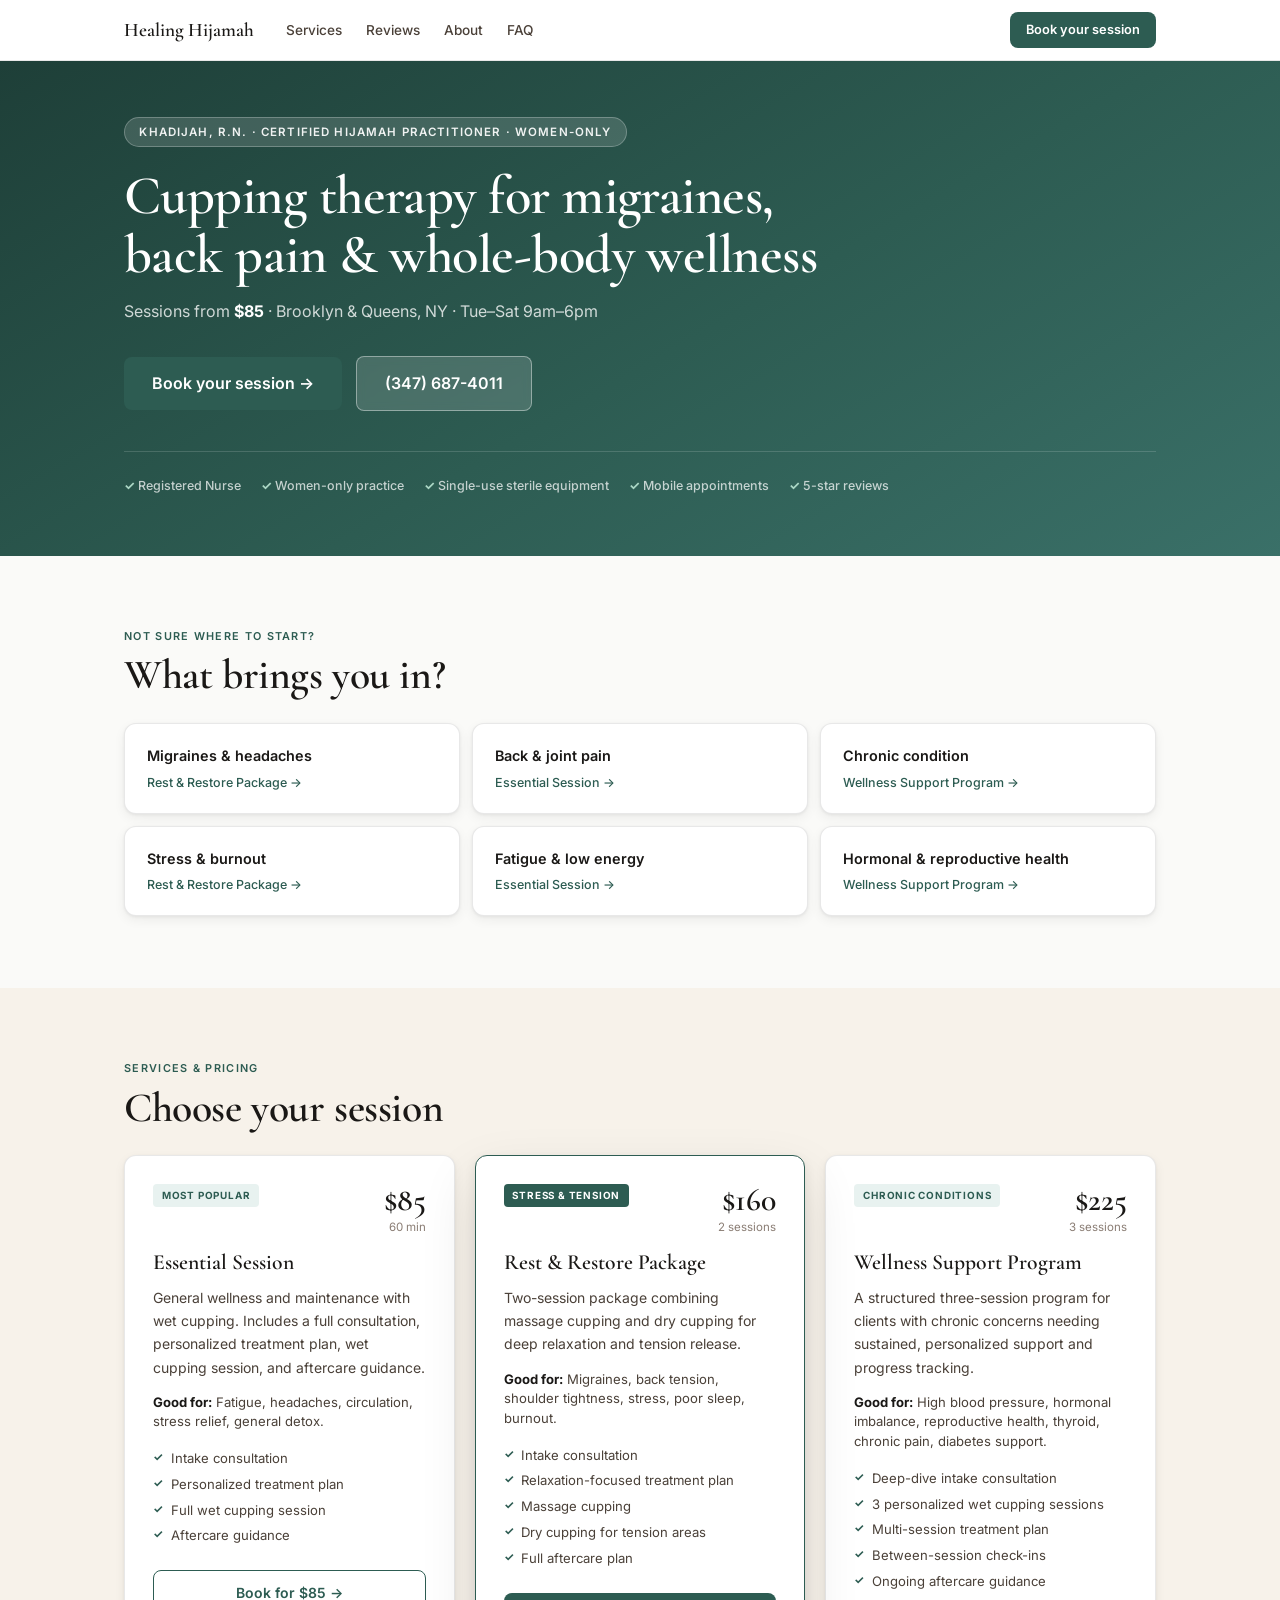
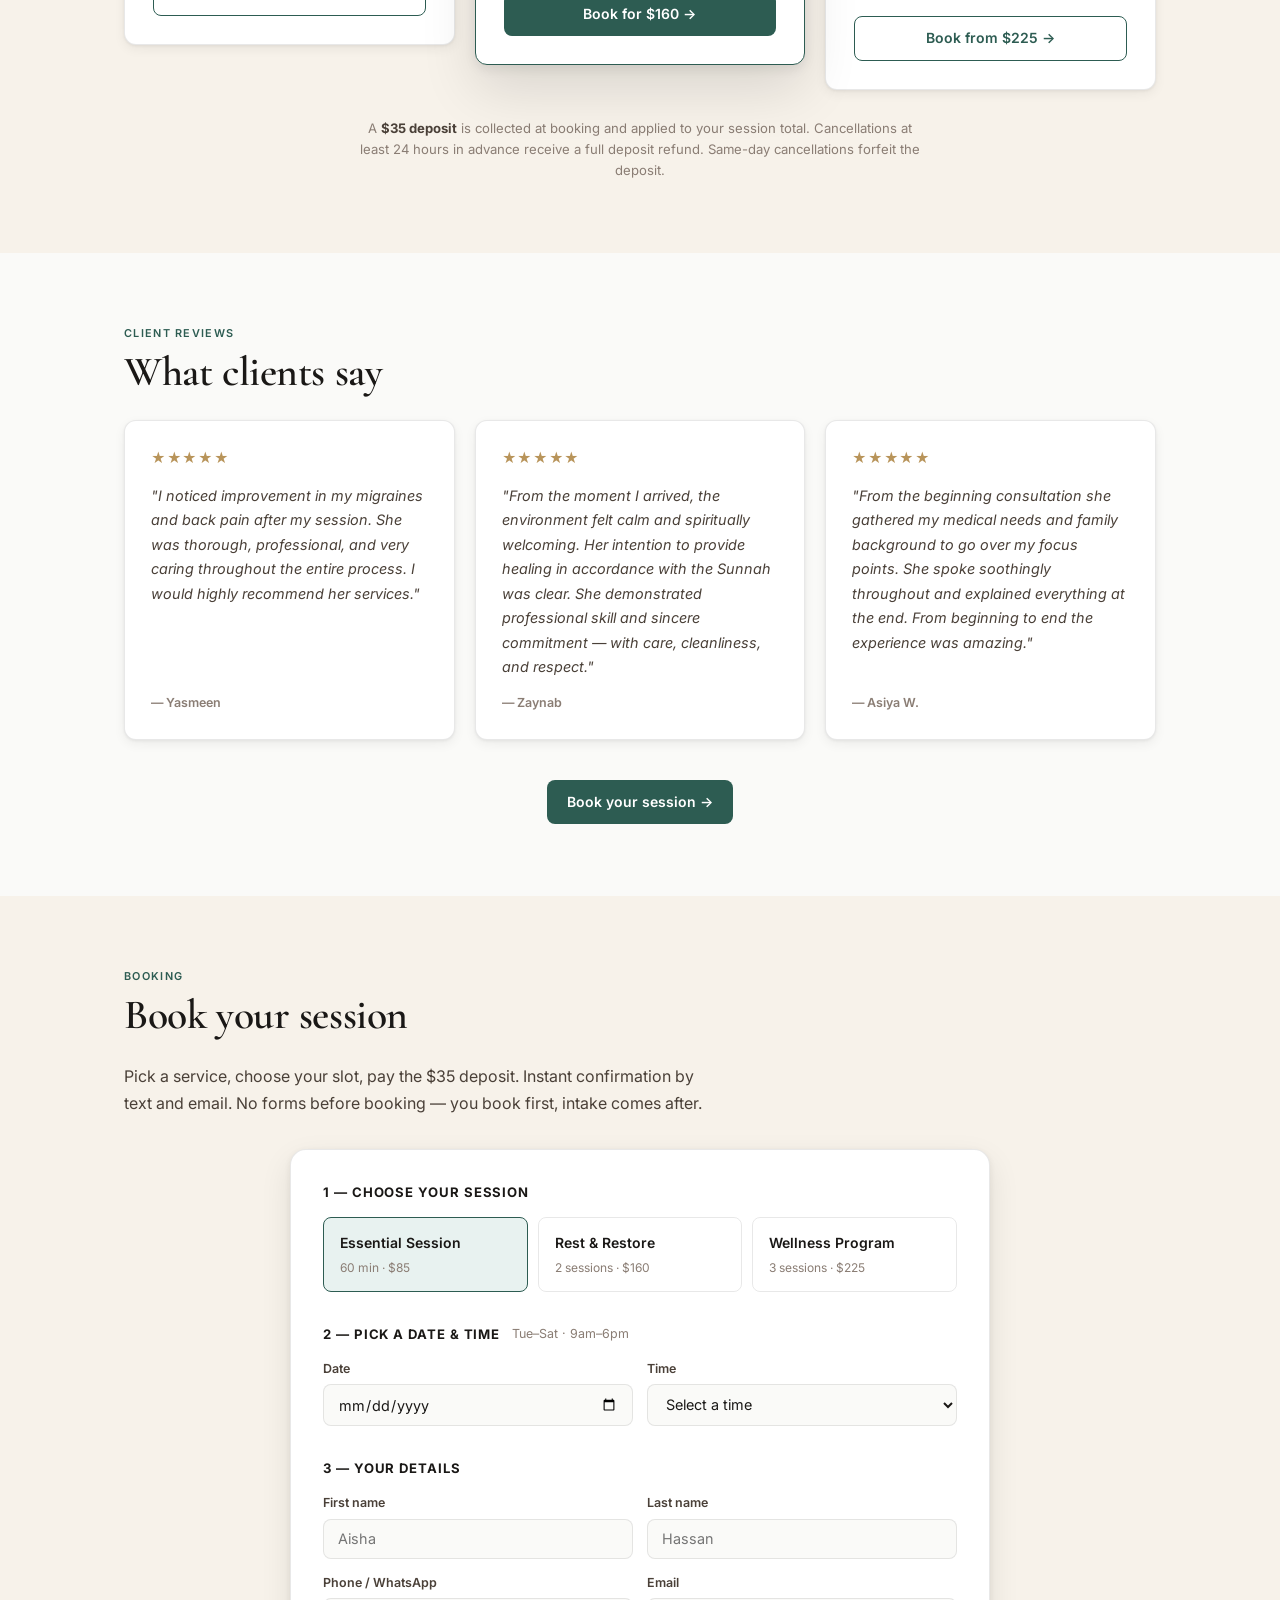
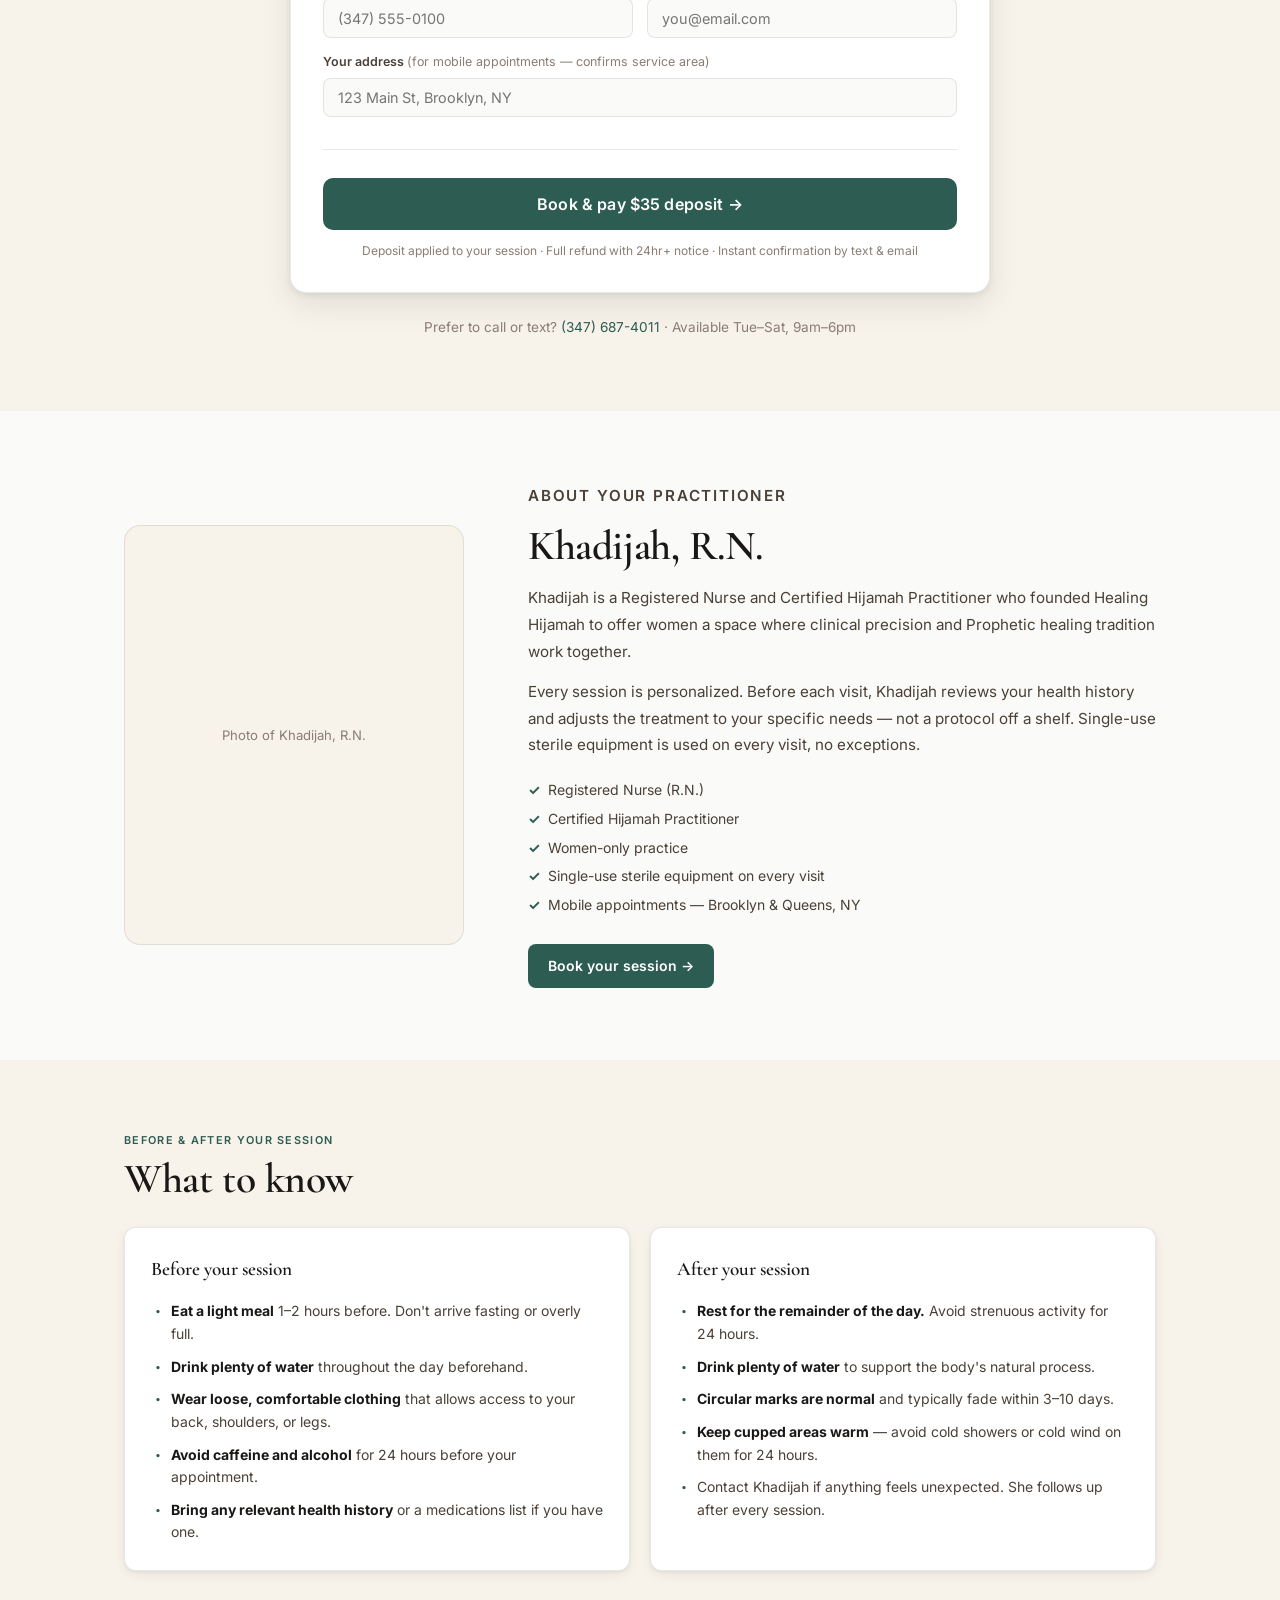
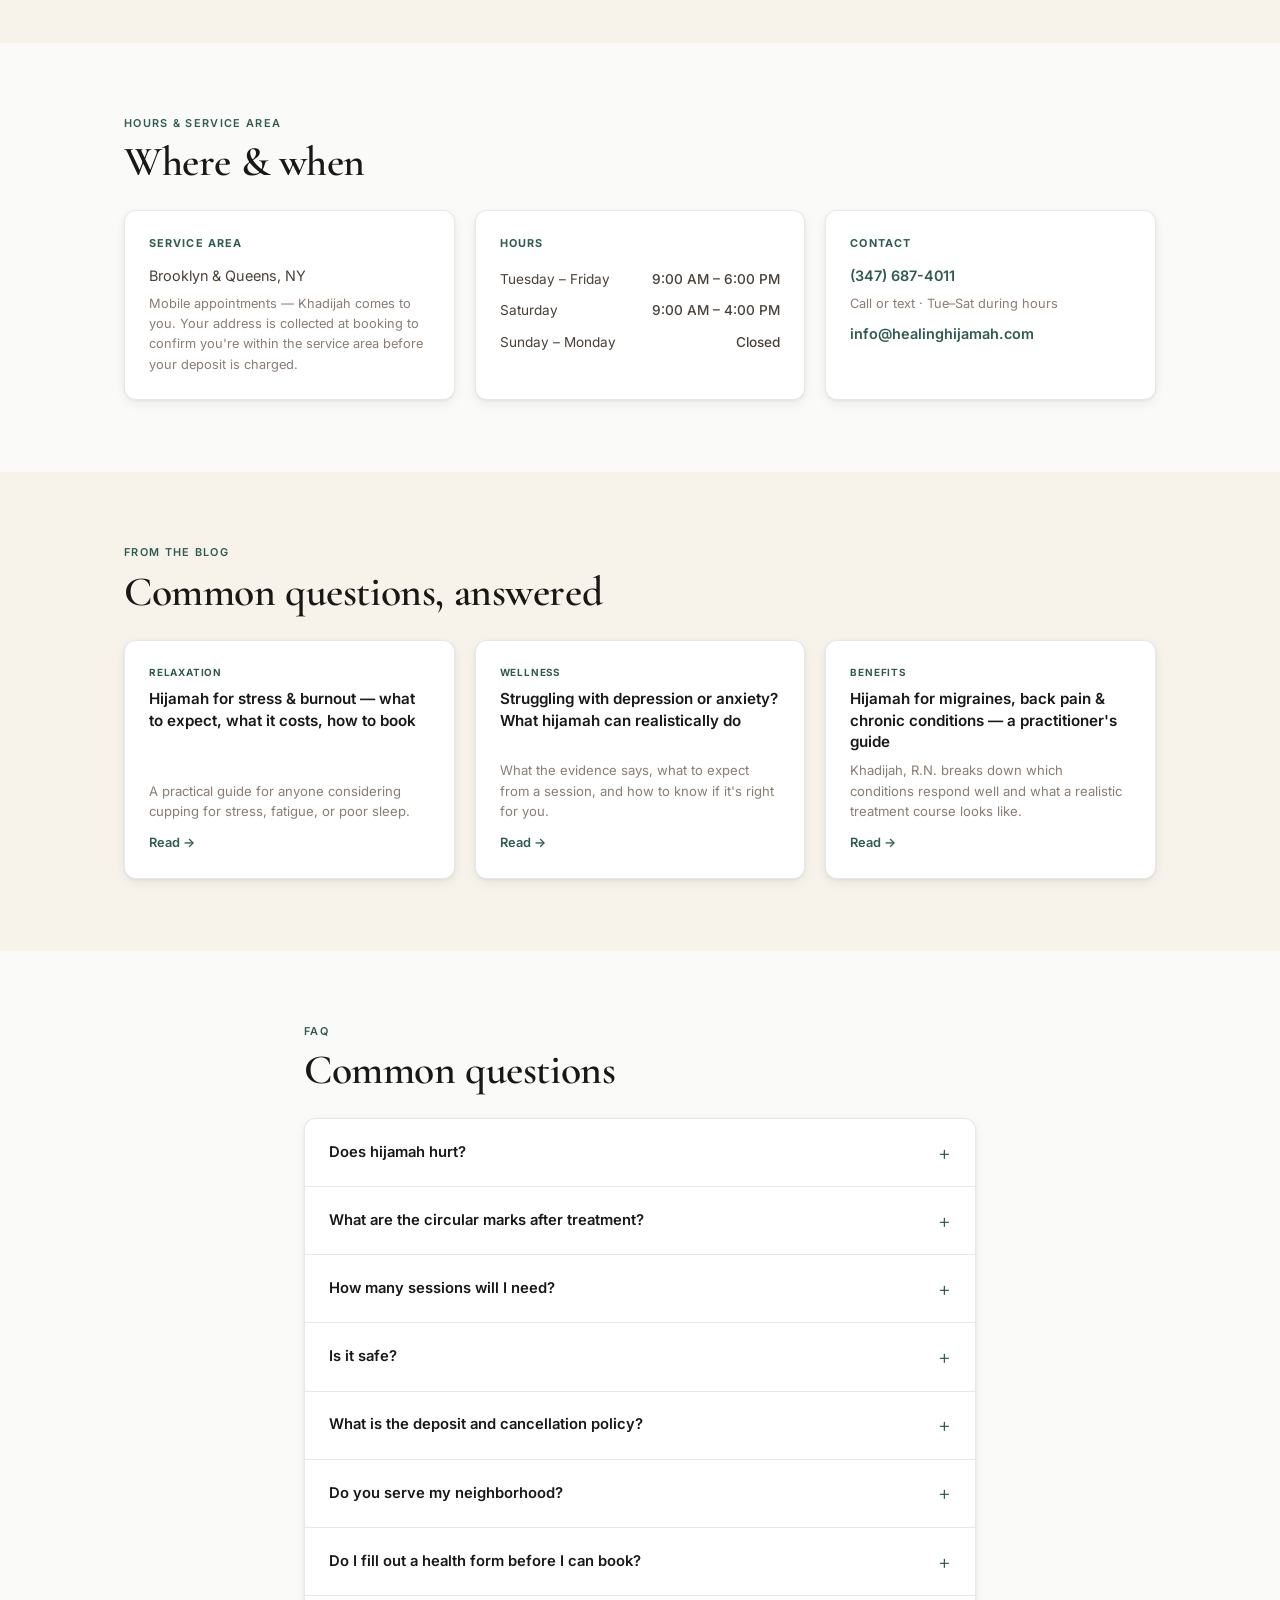
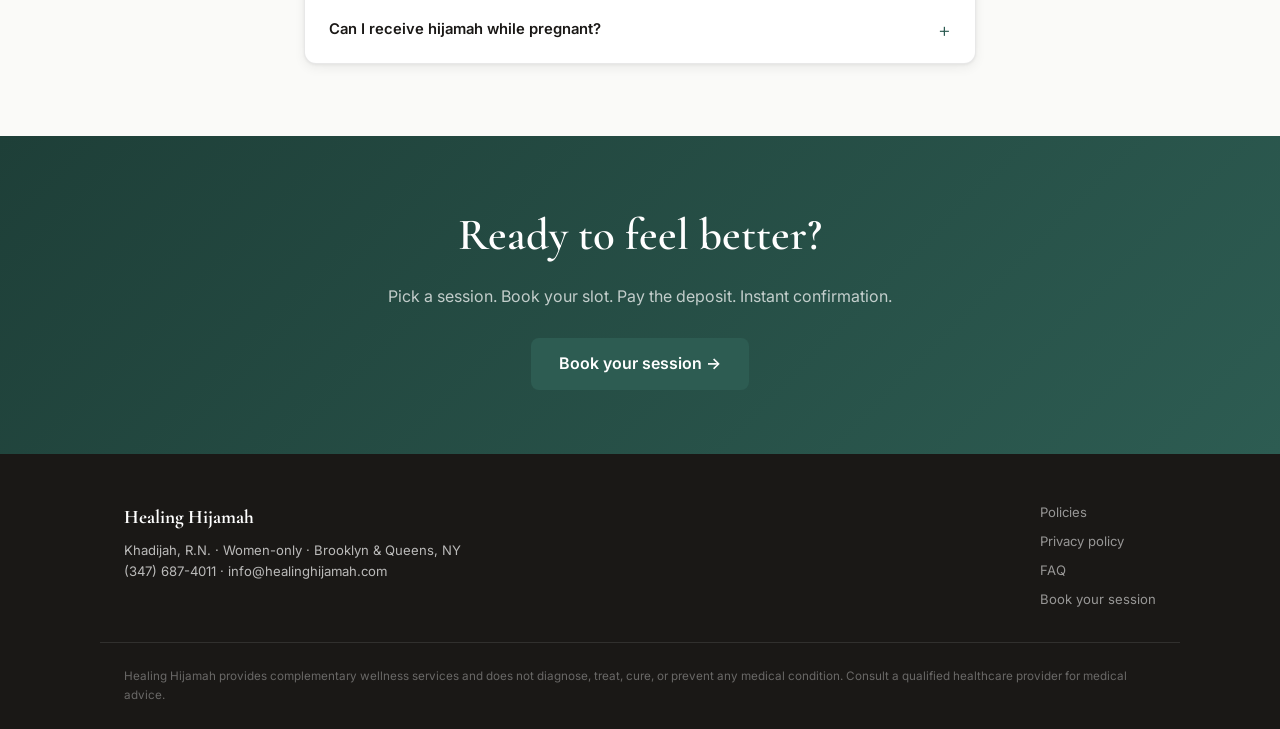
==== revision/index.html @ feb5038e "Auto-save: revision/" ====
<!DOCTYPE html>
<html lang="en">
<head>
  <meta charset="UTF-8" />
  <meta name="viewport" content="width=device-width, initial-scale=1.0" />
  <title>Healing Hijamah — Khadijah, R.N. · Women-only cupping therapy · Brooklyn &amp; Queens, NY</title>
  <meta name="description" content="Khadijah, R.N., Certified Hijamah Practitioner. Women-only cupping therapy for migraines, back pain, stress, and chronic conditions. Sessions from $85. Brooklyn &amp; Queens, NY. Book online — instant confirmation." />
  <link rel="stylesheet" href="style.css" />
</head>
<body>

  <!-- ── Sticky nav ──────────────────────────── -->
  <nav class="nav">
    <div class="nav-inner">
      <a href="#top" class="nav-logo">Healing Hijamah</a>
      <ul class="nav-links">
        <li><a href="#services">Services</a></li>
        <li><a href="#reviews">Reviews</a></li>
        <li><a href="#about">About</a></li>
        <li><a href="#faq">FAQ</a></li>
      </ul>
      <a href="#book" class="btn btn-primary btn-sm">Book your session</a>
    </div>
  </nav>

  <!-- ── Hero — control panel above fold ────── -->
  <section class="hero" id="top">
    <div class="container">
      <p class="hero-badge">Khadijah, R.N. &middot; Certified Hijamah Practitioner &middot; Women-only</p>
      <h1>Cupping therapy for migraines, back pain &amp; whole-body wellness</h1>
      <p class="hero-price-cue">Sessions from <strong>$85</strong> &middot; Brooklyn &amp; Queens, NY &middot; Tue&ndash;Sat 9am&ndash;6pm</p>
      <div class="hero-actions">
        <a href="#book" class="btn btn-primary btn-lg">Book your session &rarr;</a>
        <a href="tel:+13476874011" class="btn btn-ghost btn-lg">(347) 687-4011</a>
      </div>
      <div class="trust-strip">
        <span>Registered Nurse</span>
        <span>Women-only practice</span>
        <span>Single-use sterile equipment</span>
        <span>Mobile appointments</span>
        <span>5-star reviews</span>
      </div>
    </div>
  </section>

  <!-- ── Floating book button (mobile) ──────── -->
  <div class="floating-cta">
    <a href="#book" class="btn btn-primary">Book your session &rarr;</a>
  </div>

  <!-- ── Problem → Package mapper ───────────── -->
  <section class="section" id="start">
    <div class="container">
      <p class="section-eyebrow">Not sure where to start?</p>
      <h2 class="section-title">What brings you in?</h2>
      <div class="problem-grid">
        <a href="#book" class="problem-card">
          <p class="problem-label">Migraines &amp; headaches</p>
          <p class="problem-rec">Rest &amp; Restore Package &rarr;</p>
        </a>
        <a href="#book" class="problem-card">
          <p class="problem-label">Back &amp; joint pain</p>
          <p class="problem-rec">Essential Session &rarr;</p>
        </a>
        <a href="#book" class="problem-card">
          <p class="problem-label">Chronic condition</p>
          <p class="problem-rec">Wellness Support Program &rarr;</p>
        </a>
        <a href="#book" class="problem-card">
          <p class="problem-label">Stress &amp; burnout</p>
          <p class="problem-rec">Rest &amp; Restore Package &rarr;</p>
        </a>
        <a href="#book" class="problem-card">
          <p class="problem-label">Fatigue &amp; low energy</p>
          <p class="problem-rec">Essential Session &rarr;</p>
        </a>
        <a href="#book" class="problem-card">
          <p class="problem-label">Hormonal &amp; reproductive health</p>
          <p class="problem-rec">Wellness Support Program &rarr;</p>
        </a>
      </div>
    </div>
  </section>

  <!-- ── Services & Pricing ─────────────────── -->
  <section class="section section-warm" id="services">
    <div class="container">
      <p class="section-eyebrow">Services &amp; pricing</p>
      <h2 class="section-title">Choose your session</h2>
      <div class="service-grid">

        <div class="service-card">
          <div class="service-top">
            <span class="service-badge">Most popular</span>
            <div class="service-price">
              <span class="price">$85</span>
              <span class="duration">60 min</span>
            </div>
          </div>
          <h3>Essential Session</h3>
          <p class="service-desc">General wellness and maintenance with wet cupping. Includes a full consultation, personalized treatment plan, wet cupping session, and aftercare guidance.</p>
          <p class="service-good-for"><strong>Good for:</strong> Fatigue, headaches, circulation, stress relief, general detox.</p>
          <ul class="service-includes">
            <li>Intake consultation</li>
            <li>Personalized treatment plan</li>
            <li>Full wet cupping session</li>
            <li>Aftercare guidance</li>
          </ul>
          <a href="#book" class="btn btn-outline btn-full">Book for $85 &rarr;</a>
        </div>

        <div class="service-card service-card--featured">
          <div class="service-top">
            <span class="service-badge service-badge--featured">Stress &amp; tension</span>
            <div class="service-price">
              <span class="price">$160</span>
              <span class="duration">2 sessions</span>
            </div>
          </div>
          <h3>Rest &amp; Restore Package</h3>
          <p class="service-desc">Two-session package combining massage cupping and dry cupping for deep relaxation and tension release.</p>
          <p class="service-good-for"><strong>Good for:</strong> Migraines, back tension, shoulder tightness, stress, poor sleep, burnout.</p>
          <ul class="service-includes">
            <li>Intake consultation</li>
            <li>Relaxation-focused treatment plan</li>
            <li>Massage cupping</li>
            <li>Dry cupping for tension areas</li>
            <li>Full aftercare plan</li>
          </ul>
          <a href="#book" class="btn btn-primary btn-full">Book for $160 &rarr;</a>
        </div>

        <div class="service-card">
          <div class="service-top">
            <span class="service-badge">Chronic conditions</span>
            <div class="service-price">
              <span class="price">$225</span>
              <span class="duration">3 sessions</span>
            </div>
          </div>
          <h3>Wellness Support Program</h3>
          <p class="service-desc">A structured three-session program for clients with chronic concerns needing sustained, personalized support and progress tracking.</p>
          <p class="service-good-for"><strong>Good for:</strong> High blood pressure, hormonal imbalance, reproductive health, thyroid, chronic pain, diabetes support.</p>
          <ul class="service-includes">
            <li>Deep-dive intake consultation</li>
            <li>3 personalized wet cupping sessions</li>
            <li>Multi-session treatment plan</li>
            <li>Between-session check-ins</li>
            <li>Ongoing aftercare guidance</li>
          </ul>
          <a href="#book" class="btn btn-outline btn-full">Book from $225 &rarr;</a>
        </div>

      </div>
      <p class="pricing-note">A <strong>$35 deposit</strong> is collected at booking and applied to your session total. Cancellations at least 24 hours in advance receive a full deposit refund. Same-day cancellations forfeit the deposit.</p>
    </div>
  </section>

  <!-- ── Testimonials (3 curated) ───────────── -->
  <section class="section" id="reviews">
    <div class="container">
      <p class="section-eyebrow">Client reviews</p>
      <h2 class="section-title">What clients say</h2>
      <div class="testimonial-grid">

        <div class="testimonial-card">
          <div class="stars">&#9733;&#9733;&#9733;&#9733;&#9733;</div>
          <blockquote>"I noticed improvement in my migraines and back pain after my session. She was thorough, professional, and very caring throughout the entire process. I would highly recommend her services."</blockquote>
          <cite>— Yasmeen</cite>
        </div>

        <div class="testimonial-card">
          <div class="stars">&#9733;&#9733;&#9733;&#9733;&#9733;</div>
          <blockquote>"From the moment I arrived, the environment felt calm and spiritually welcoming. Her intention to provide healing in accordance with the Sunnah was clear. She demonstrated professional skill and sincere commitment — with care, cleanliness, and respect."</blockquote>
          <cite>— Zaynab</cite>
        </div>

        <div class="testimonial-card">
          <div class="stars">&#9733;&#9733;&#9733;&#9733;&#9733;</div>
          <blockquote>"From the beginning consultation she gathered my medical needs and family background to go over my focus points. She spoke soothingly throughout and explained everything at the end. From beginning to end the experience was amazing."</blockquote>
          <cite>— Asiya W.</cite>
        </div>

      </div>
      <div class="section-cta">
        <a href="#book" class="btn btn-primary">Book your session &rarr;</a>
      </div>
    </div>
  </section>

  <!-- ── Booking ─────────────────────────────── -->
  <section class="section section-warm" id="book">
    <div class="container">
      <p class="section-eyebrow">Booking</p>
      <h2 class="section-title">Book your session</h2>
      <p class="section-sub">Pick a service, choose your slot, pay the $35 deposit. Instant confirmation by text and email. No forms before booking — you book first, intake comes after.</p>

      <!--
        ── CALENDLY EMBED ──────────────────────────────────────────────
        Replace the booking-widget block below with your Calendly embed:

        <div
          class="calendly-inline-widget"
          data-url="https://calendly.com/YOUR_SLUG?hide_event_type_details=1&hide_gdpr_banner=1"
          style="min-width:320px;height:700px;">
        </div>
        <script src="https://assets.calendly.com/assets/external/widget.js" async></script>

        Deposit collection: enable Stripe in Calendly → Payments → "Require payment"
        ────────────────────────────────────────────────────────────── -->

      <div class="booking-widget">

        <div class="booking-step">
          <p class="step-title">1 &mdash; Choose your session</p>
          <div class="booking-services">
            <label class="booking-opt">
              <input type="radio" name="service" value="essential" checked />
              <span class="booking-opt-card">
                <span class="boc-name">Essential Session</span>
                <span class="boc-meta">60 min &middot; $85</span>
              </span>
            </label>
            <label class="booking-opt">
              <input type="radio" name="service" value="restore" />
              <span class="booking-opt-card">
                <span class="boc-name">Rest &amp; Restore</span>
                <span class="boc-meta">2 sessions &middot; $160</span>
              </span>
            </label>
            <label class="booking-opt">
              <input type="radio" name="service" value="wellness" />
              <span class="booking-opt-card">
                <span class="boc-name">Wellness Program</span>
                <span class="boc-meta">3 sessions &middot; $225</span>
              </span>
            </label>
          </div>
        </div>

        <div class="booking-step">
          <p class="step-title">2 &mdash; Pick a date &amp; time <span class="step-note">Tue&ndash;Sat &middot; 9am&ndash;6pm</span></p>
          <div class="booking-row">
            <div class="form-field">
              <label for="bk-date">Date</label>
              <input type="date" id="bk-date" name="date" min="2026-06-17" />
            </div>
            <div class="form-field">
              <label for="bk-time">Time</label>
              <select id="bk-time" name="time">
                <option value="">Select a time</option>
                <option>9:00 AM</option>
                <option>10:30 AM</option>
                <option>1:00 PM</option>
                <option>3:30 PM</option>
                <option>5:00 PM</option>
              </select>
            </div>
          </div>
        </div>

        <div class="booking-step">
          <p class="step-title">3 &mdash; Your details</p>
          <div class="booking-row">
            <div class="form-field">
              <label for="bk-fname">First name</label>
              <input type="text" id="bk-fname" placeholder="Aisha" />
            </div>
            <div class="form-field">
              <label for="bk-lname">Last name</label>
              <input type="text" id="bk-lname" placeholder="Hassan" />
            </div>
          </div>
          <div class="booking-row">
            <div class="form-field">
              <label for="bk-phone">Phone / WhatsApp</label>
              <input type="tel" id="bk-phone" placeholder="(347) 555-0100" />
            </div>
            <div class="form-field">
              <label for="bk-email">Email</label>
              <input type="email" id="bk-email" placeholder="you@email.com" />
            </div>
          </div>
          <div class="form-field">
            <label for="bk-address">Your address <span class="field-note">(for mobile appointments — confirms service area)</span></label>
            <input type="text" id="bk-address" placeholder="123 Main St, Brooklyn, NY" />
          </div>
        </div>

        <div class="booking-submit">
          <button class="btn btn-primary btn-lg btn-full btn-book" type="submit">
            Book &amp; pay $35 deposit &rarr;
          </button>
          <p class="booking-confirm-note">Deposit applied to your session &middot; Full refund with 24hr+ notice &middot; Instant confirmation by text &amp; email</p>
        </div>

      </div>

      <p class="booking-alt">Prefer to call or text? <a href="tel:+13476874011">(347) 687-4011</a> &middot; Available Tue&ndash;Sat, 9am&ndash;6pm</p>
    </div>
  </section>

  <!-- ── About Khadijah ─────────────────────── -->
  <section class="section" id="about">
    <div class="container about-layout">
      <div class="about-image">
        <div class="about-img-placeholder">
          <span>Photo of Khadijah, R.N.</span>
        </div>
      </div>
      <div class="about-body">
        <p class="section-eyebrow">About your practitioner</p>
        <h2 class="section-title">Khadijah, R.N.</h2>
        <p>Khadijah is a Registered Nurse and Certified Hijamah Practitioner who founded Healing Hijamah to offer women a space where clinical precision and Prophetic healing tradition work together.</p>
        <p>Every session is personalized. Before each visit, Khadijah reviews your health history and adjusts the treatment to your specific needs — not a protocol off a shelf. Single-use sterile equipment is used on every visit, no exceptions.</p>
        <ul class="cred-list">
          <li>Registered Nurse (R.N.)</li>
          <li>Certified Hijamah Practitioner</li>
          <li>Women-only practice</li>
          <li>Single-use sterile equipment on every visit</li>
          <li>Mobile appointments &mdash; Brooklyn &amp; Queens, NY</li>
        </ul>
        <a href="#book" class="btn btn-primary">Book your session &rarr;</a>
      </div>
    </div>
  </section>

  <!-- ── Prep & Aftercare ───────────────────── -->
  <section class="section section-warm" id="prep">
    <div class="container">
      <p class="section-eyebrow">Before &amp; after your session</p>
      <h2 class="section-title">What to know</h2>
      <div class="prep-grid">
        <div class="prep-card">
          <h3>Before your session</h3>
          <ul>
            <li><strong>Eat a light meal</strong> 1&ndash;2 hours before. Don't arrive fasting or overly full.</li>
            <li><strong>Drink plenty of water</strong> throughout the day beforehand.</li>
            <li><strong>Wear loose, comfortable clothing</strong> that allows access to your back, shoulders, or legs.</li>
            <li><strong>Avoid caffeine and alcohol</strong> for 24 hours before your appointment.</li>
            <li><strong>Bring any relevant health history</strong> or a medications list if you have one.</li>
          </ul>
        </div>
        <div class="prep-card">
          <h3>After your session</h3>
          <ul>
            <li><strong>Rest for the remainder of the day.</strong> Avoid strenuous activity for 24 hours.</li>
            <li><strong>Drink plenty of water</strong> to support the body's natural process.</li>
            <li><strong>Circular marks are normal</strong> and typically fade within 3&ndash;10 days.</li>
            <li><strong>Keep cupped areas warm</strong> — avoid cold showers or cold wind on them for 24 hours.</li>
            <li>Contact Khadijah if anything feels unexpected. She follows up after every session.</li>
          </ul>
        </div>
      </div>
    </div>
  </section>

  <!-- ── Service area & hours ───────────────── -->
  <section class="section" id="location">
    <div class="container">
      <p class="section-eyebrow">Hours &amp; service area</p>
      <h2 class="section-title">Where &amp; when</h2>
      <div class="location-grid">
        <div class="location-card">
          <h3>Service area</h3>
          <p>Brooklyn &amp; Queens, NY</p>
          <p class="location-note">Mobile appointments — Khadijah comes to you. Your address is collected at booking to confirm you're within the service area before your deposit is charged.</p>
        </div>
        <div class="location-card">
          <h3>Hours</h3>
          <table class="hours-table">
            <tr><td>Tuesday &ndash; Friday</td><td>9:00 AM &ndash; 6:00 PM</td></tr>
            <tr><td>Saturday</td><td>9:00 AM &ndash; 4:00 PM</td></tr>
            <tr><td>Sunday &ndash; Monday</td><td>Closed</td></tr>
          </table>
        </div>
        <div class="location-card">
          <h3>Contact</h3>
          <p><a href="tel:+13476874011">(347) 687-4011</a></p>
          <p class="location-note">Call or text &middot; Tue&ndash;Sat during hours</p>
          <p class="location-email"><a href="mailto:info@healinghijamah.com">info@healinghijamah.com</a></p>
        </div>
      </div>
    </div>
  </section>

  <!-- ── Articles (problem-framed) ─────────── -->
  <section class="section section-warm" id="articles">
    <div class="container">
      <p class="section-eyebrow">From the blog</p>
      <h2 class="section-title">Common questions, answered</h2>
      <div class="article-grid">
        <a href="/article/the-healing-power-of-hijamah-relaxation-restoration-and-whole-body-wellness" class="article-card">
          <span class="article-tag">Relaxation</span>
          <h3>Hijamah for stress &amp; burnout — what to expect, what it costs, how to book</h3>
          <p>A practical guide for anyone considering cupping for stress, fatigue, or poor sleep.</p>
          <span class="article-read">Read &rarr;</span>
        </a>
        <a href="/article/struggling-with-depression-how-hijamah-can-support-your-wellness-journey" class="article-card">
          <span class="article-tag">Wellness</span>
          <h3>Struggling with depression or anxiety? What hijamah can realistically do</h3>
          <p>What the evidence says, what to expect from a session, and how to know if it's right for you.</p>
          <span class="article-read">Read &rarr;</span>
        </a>
        <a href="/article/the-healing-of-hijamah-and-it-s-many-benefits-and-cures" class="article-card">
          <span class="article-tag">Benefits</span>
          <h3>Hijamah for migraines, back pain &amp; chronic conditions — a practitioner's guide</h3>
          <p>Khadijah, R.N. breaks down which conditions respond well and what a realistic treatment course looks like.</p>
          <span class="article-read">Read &rarr;</span>
        </a>
      </div>
    </div>
  </section>

  <!-- ── FAQ ────────────────────────────────── -->
  <section class="section" id="faq">
    <div class="container faq-container">
      <p class="section-eyebrow">FAQ</p>
      <h2 class="section-title">Common questions</h2>
      <div class="faq-list">

        <details class="faq-item">
          <summary>Does hijamah hurt?</summary>
          <p>Most clients describe it as a strong pressure or pulling sensation — not pain. Wet cupping involves a small, controlled incision that most clients barely feel. Khadijah checks in throughout the session and adjusts based on your comfort.</p>
        </details>

        <details class="faq-item">
          <summary>What are the circular marks after treatment?</summary>
          <p>The marks are caused by suction drawing blood to the surface. They're not bruises — they don't hurt when pressed — and they typically fade within 3 to 10 days. Darker marks generally indicate more stagnation in that area.</p>
        </details>

        <details class="faq-item">
          <summary>How many sessions will I need?</summary>
          <p>A single session provides real relief for most people. Chronic conditions benefit most from the Wellness Support Program (3 sessions). Khadijah will give you her honest assessment after your first session.</p>
        </details>

        <details class="faq-item">
          <summary>Is it safe?</summary>
          <p>Yes. As a Registered Nurse, Khadijah screens each client for contraindications before every session. Single-use sterile equipment is used every visit — nothing is reused between clients.</p>
        </details>

        <details class="faq-item">
          <summary>What is the deposit and cancellation policy?</summary>
          <p>A $35 deposit is required at booking and is applied to your session total. Cancellations at least 24 hours before your appointment receive a full deposit refund. Cancellations inside 24 hours forfeit the deposit.</p>
        </details>

        <details class="faq-item">
          <summary>Do you serve my neighborhood?</summary>
          <p>Khadijah serves Brooklyn and Queens, NY via mobile appointments. Your address is collected during booking — if you're outside the service area, you'll be notified before your deposit is charged.</p>
        </details>

        <details class="faq-item">
          <summary>Do I fill out a health form before I can book?</summary>
          <p>No. You book and pay the deposit first — intake comes after. Once your slot is confirmed, Khadijah will send a brief health history form by text or email well before your appointment.</p>
        </details>

        <details class="faq-item">
          <summary>Can I receive hijamah while pregnant?</summary>
          <p>Pregnant clients should consult their healthcare provider and inform Khadijah before booking. Certain modalities may not be appropriate during pregnancy.</p>
        </details>

      </div>
    </div>
  </section>

  <!-- ── Final CTA ──────────────────────────── -->
  <section class="cta-band">
    <div class="container cta-band-inner">
      <h2>Ready to feel better?</h2>
      <p>Pick a session. Book your slot. Pay the deposit. Instant confirmation.</p>
      <a href="#book" class="btn btn-primary btn-lg">Book your session &rarr;</a>
    </div>
  </section>

  <!-- ── Footer ─────────────────────────────── -->
  <footer class="site-footer">
    <div class="container footer-inner">
      <div class="footer-brand">
        <strong>Healing Hijamah</strong>
        <p>Khadijah, R.N. &middot; Women-only &middot; Brooklyn &amp; Queens, NY</p>
        <p>
          <a href="tel:+13476874011">(347) 687-4011</a> &middot;
          <a href="mailto:info@healinghijamah.com">info@healinghijamah.com</a>
        </p>
      </div>
      <div class="footer-links">
        <a href="#">Policies</a>
        <a href="#">Privacy policy</a>
        <a href="#faq">FAQ</a>
        <a href="#book">Book your session</a>
      </div>
    </div>
    <div class="container footer-disclaimer">
      Healing Hijamah provides complementary wellness services and does not diagnose, treat, cure, or prevent any medical condition. Consult a qualified healthcare provider for medical advice.
    </div>
  </footer>

</body>
</html>
---- revision/style.css ----
@import url('https://fonts.googleapis.com/css2?family=Cormorant+Garamond:ital,wght@0,400;0,600;1,400&family=Inter:opsz,wght@14..32,400;14..32,500;14..32,600&display=swap');

:root {
  --primary:    #2d5c52;
  --primary-d:  #1e3f38;
  --primary-l:  #e8f2f0;
  --gold:       #b8945a;
  --bg:         #fafaf8;
  --white:      #ffffff;
  --warm:       #f7f2ea;
  --ink:        #1a1816;
  --ink-soft:   #4a4038;
  --muted:      #8a7d74;
  --border:     rgba(0, 0, 0, 0.09);
  --border-em:  rgba(45, 92, 82, 0.35);
  --shadow-sm:  0 1px 3px rgba(0,0,0,0.06), 0 4px 12px rgba(0,0,0,0.06);
  --shadow-md:  0 2px 6px rgba(0,0,0,0.07), 0 12px 32px rgba(0,0,0,0.09);
  --shadow-lg:  0 4px 12px rgba(0,0,0,0.08), 0 24px 56px rgba(0,0,0,0.12);
  --r:          12px;
}

* { box-sizing: border-box; margin: 0; padding: 0; }

body {
  font-family: 'Inter', system-ui, sans-serif;
  background: var(--bg);
  color: var(--ink);
  line-height: 1.6;
  -webkit-font-smoothing: antialiased;
}

/* ── Utilities ────────────────────────────── */
.container {
  max-width: 1080px;
  margin: 0 auto;
  padding: 0 1.5rem;
}

.section { padding: 4.5rem 0; }
.section-warm { background: var(--warm); }

.section-eyebrow {
  font-size: 0.68rem;
  font-weight: 600;
  letter-spacing: 0.12em;
  text-transform: uppercase;
  color: var(--primary);
  margin-bottom: 0.5rem;
}

.section-title {
  font-family: 'Cormorant Garamond', Georgia, serif;
  font-size: clamp(1.8rem, 3.5vw, 2.6rem);
  font-weight: 600;
  color: var(--ink);
  line-height: 1.1;
  letter-spacing: -0.01em;
  margin-bottom: 1.5rem;
}

.section-sub {
  font-size: 1rem;
  color: var(--ink-soft);
  max-width: 600px;
  margin-bottom: 2rem;
  line-height: 1.7;
}

.section-cta { margin-top: 2.5rem; text-align: center; }

/* ── Buttons ──────────────────────────────── */
.btn {
  display: inline-flex;
  align-items: center;
  justify-content: center;
  gap: 0.35rem;
  font-family: 'Inter', system-ui, sans-serif;
  font-size: 0.875rem;
  font-weight: 600;
  border-radius: 8px;
  padding: 0.65rem 1.25rem;
  text-decoration: none;
  cursor: pointer;
  border: none;
  transition: background 0.18s, color 0.18s, box-shadow 0.18s, transform 0.15s;
  white-space: nowrap;
}

.btn:hover  { transform: translateY(-1px); }
.btn:active { transform: translateY(0); }

.btn-primary {
  background: var(--primary);
  color: #fff;
}
.btn-primary:hover { background: var(--primary-d); box-shadow: 0 4px 16px rgba(45,92,82,0.3); }

.btn-outline {
  background: transparent;
  color: var(--primary);
  border: 1.5px solid var(--primary);
}
.btn-outline:hover { background: var(--primary-l); }

.btn-ghost {
  background: rgba(255,255,255,0.15);
  color: #fff;
  border: 1.5px solid rgba(255,255,255,0.4);
  backdrop-filter: blur(4px);
}
.btn-ghost:hover { background: rgba(255,255,255,0.25); }

.btn-sm  { font-size: 0.8rem; padding: 0.5rem 1rem; }
.btn-lg  { font-size: 1rem; padding: 0.85rem 1.75rem; }
.btn-full { width: 100%; }

/* ── Nav ─────────────────────────────────── */
.nav {
  position: sticky;
  top: 0;
  z-index: 100;
  background: rgba(255,255,255,0.92);
  backdrop-filter: blur(12px);
  -webkit-backdrop-filter: blur(12px);
  border-bottom: 1px solid var(--border);
}

.nav-inner {
  max-width: 1080px;
  margin: 0 auto;
  padding: 0 1.5rem;
  height: 60px;
  display: flex;
  align-items: center;
  gap: 2rem;
}

.nav-logo {
  font-family: 'Cormorant Garamond', Georgia, serif;
  font-size: 1.2rem;
  font-weight: 600;
  color: var(--ink);
  text-decoration: none;
  white-space: nowrap;
}

.nav-links {
  display: flex;
  gap: 1.5rem;
  list-style: none;
  flex: 1;
}

.nav-links a {
  font-size: 0.85rem;
  font-weight: 500;
  color: var(--ink-soft);
  text-decoration: none;
  transition: color 0.15s;
}
.nav-links a:hover { color: var(--primary); }

.nav-inner .btn { margin-left: auto; }

@media (max-width: 640px) {
  .nav-links { display: none; }
}

/* ── Hero ─────────────────────────────────── */
.hero {
  background: linear-gradient(150deg, #1e3f38 0%, #2d5c52 55%, #3a7068 100%);
  padding: 3.5rem 0 3.75rem;
  color: #fff;
}

.hero-badge {
  display: inline-block;
  font-size: 0.72rem;
  font-weight: 600;
  letter-spacing: 0.1em;
  text-transform: uppercase;
  background: rgba(255,255,255,0.14);
  border: 1px solid rgba(255,255,255,0.25);
  border-radius: 100px;
  padding: 0.3rem 0.9rem;
  margin-bottom: 1.25rem;
  color: rgba(255,255,255,0.92);
}

.hero h1 {
  font-family: 'Cormorant Garamond', Georgia, serif;
  font-size: clamp(2rem, 5vw, 3.4rem);
  font-weight: 600;
  line-height: 1.08;
  letter-spacing: -0.01em;
  color: #fff;
  max-width: 720px;
  margin-bottom: 0.875rem;
}

.hero-price-cue {
  font-size: 1rem;
  color: rgba(255,255,255,0.78);
  margin-bottom: 2rem;
}

.hero-price-cue strong { color: #fff; }

.hero-actions {
  display: flex;
  gap: 0.875rem;
  flex-wrap: wrap;
  align-items: center;
  margin-bottom: 2.5rem;
}

.trust-strip {
  display: flex;
  gap: 1.25rem;
  flex-wrap: wrap;
  border-top: 1px solid rgba(255,255,255,0.15);
  padding-top: 1.5rem;
}

.trust-strip span {
  font-size: 0.78rem;
  font-weight: 500;
  color: rgba(255,255,255,0.72);
}

.trust-strip span::before {
  content: '✓ ';
  color: rgba(185,228,210,0.9);
  font-weight: 700;
}

@media (max-width: 640px) {
  .hero { padding: 2.5rem 0 2.75rem; }
  .hero h1 { font-size: 2rem; }
}

/* ── Floating CTA ─────────────────────────── */
.floating-cta {
  position: fixed;
  bottom: 1.5rem;
  right: 1.5rem;
  z-index: 90;
  filter: drop-shadow(0 4px 16px rgba(0,0,0,0.25));
}

@media (min-width: 900px) {
  .floating-cta { display: none; }
}

/* ── Problem → Package ───────────────────── */
.problem-grid {
  display: grid;
  grid-template-columns: repeat(3, 1fr);
  gap: 0.75rem;
}

@media (max-width: 700px) {
  .problem-grid { grid-template-columns: repeat(2, 1fr); }
}

@media (max-width: 400px) {
  .problem-grid { grid-template-columns: 1fr; }
}

.problem-card {
  display: block;
  background: var(--white);
  border: 1px solid var(--border);
  border-radius: var(--r);
  padding: 1.25rem 1.375rem;
  text-decoration: none;
  color: inherit;
  box-shadow: var(--shadow-sm);
  transition: border-color 0.18s, box-shadow 0.18s, transform 0.18s;
}

.problem-card:hover {
  border-color: var(--border-em);
  box-shadow: var(--shadow-md);
  transform: translateY(-2px);
}

.problem-label {
  font-size: 0.9rem;
  font-weight: 600;
  color: var(--ink);
  margin-bottom: 0.35rem;
}

.problem-rec {
  font-size: 0.78rem;
  color: var(--primary);
  font-weight: 500;
}

/* ── Services & Pricing ──────────────────── */
.service-grid {
  display: grid;
  grid-template-columns: repeat(3, 1fr);
  gap: 1.25rem;
  align-items: start;
}

@media (max-width: 860px) {
  .service-grid { grid-template-columns: 1fr; max-width: 520px; }
}

.service-card {
  background: var(--white);
  border: 1px solid var(--border);
  border-radius: var(--r);
  padding: 1.75rem;
  box-shadow: var(--shadow-sm);
  display: flex;
  flex-direction: column;
  gap: 0;
}

.service-card--featured {
  border-color: var(--primary);
  box-shadow: var(--shadow-lg);
  position: relative;
}

.service-top {
  display: flex;
  justify-content: space-between;
  align-items: flex-start;
  margin-bottom: 0.875rem;
}

.service-badge {
  font-size: 0.62rem;
  font-weight: 700;
  text-transform: uppercase;
  letter-spacing: 0.08em;
  color: var(--primary);
  background: var(--primary-l);
  padding: 0.2rem 0.55rem;
  border-radius: 4px;
}

.service-badge--featured {
  background: var(--primary);
  color: #fff;
}

.service-price {
  text-align: right;
}

.price {
  display: block;
  font-family: 'Cormorant Garamond', Georgia, serif;
  font-size: 2rem;
  font-weight: 600;
  color: var(--ink);
  line-height: 1;
}

.duration {
  display: block;
  font-size: 0.72rem;
  color: var(--muted);
  margin-top: 0.1rem;
}

.service-card h3 {
  font-family: 'Cormorant Garamond', Georgia, serif;
  font-size: 1.35rem;
  font-weight: 600;
  color: var(--ink);
  margin-bottom: 0.625rem;
  line-height: 1.2;
}

.service-desc {
  font-size: 0.875rem;
  color: var(--ink-soft);
  line-height: 1.65;
  margin-bottom: 0.875rem;
}

.service-good-for {
  font-size: 0.82rem;
  color: var(--ink-soft);
  margin-bottom: 1rem;
  line-height: 1.5;
}

.service-good-for strong { color: var(--ink); }

.service-includes {
  list-style: none;
  margin-bottom: 1.5rem;
  display: flex;
  flex-direction: column;
  gap: 0.3rem;
  flex: 1;
}

.service-includes li {
  font-size: 0.82rem;
  color: var(--ink-soft);
  padding-left: 1.1rem;
  position: relative;
}

.service-includes li::before {
  content: '✓';
  position: absolute;
  left: 0;
  color: var(--primary);
  font-weight: 700;
  font-size: 0.72rem;
}

.pricing-note {
  margin-top: 1.75rem;
  font-size: 0.82rem;
  color: var(--muted);
  text-align: center;
  max-width: 560px;
  margin-left: auto;
  margin-right: auto;
  line-height: 1.6;
}

.pricing-note strong { color: var(--ink-soft); }

/* ── Testimonials ────────────────────────── */
.testimonial-grid {
  display: grid;
  grid-template-columns: repeat(3, 1fr);
  gap: 1.25rem;
}

@media (max-width: 760px) {
  .testimonial-grid { grid-template-columns: 1fr; }
}

.testimonial-card {
  background: var(--white);
  border: 1px solid var(--border);
  border-radius: var(--r);
  padding: 1.625rem;
  box-shadow: var(--shadow-sm);
  display: flex;
  flex-direction: column;
  gap: 0.875rem;
}

.stars {
  color: var(--gold);
  font-size: 0.875rem;
  letter-spacing: 0.05em;
}

.testimonial-card blockquote {
  font-size: 0.9rem;
  color: var(--ink-soft);
  line-height: 1.7;
  flex: 1;
  font-style: italic;
}

.testimonial-card cite {
  font-size: 0.78rem;
  font-weight: 600;
  color: var(--muted);
  font-style: normal;
}

/* ── Booking widget ──────────────────────── */
.booking-widget {
  background: var(--white);
  border: 1px solid var(--border);
  border-radius: 16px;
  padding: 2rem;
  box-shadow: var(--shadow-md);
  max-width: 700px;
  margin: 0 auto 1.5rem;
}

.booking-step {
  margin-bottom: 2rem;
}

.booking-step:last-child { margin-bottom: 0; }

.step-title {
  font-size: 0.82rem;
  font-weight: 700;
  color: var(--ink);
  text-transform: uppercase;
  letter-spacing: 0.07em;
  margin-bottom: 0.875rem;
  display: flex;
  align-items: center;
  gap: 0.75rem;
}

.step-note {
  font-weight: 400;
  text-transform: none;
  letter-spacing: 0;
  color: var(--muted);
  font-size: 0.78rem;
}

.booking-services {
  display: grid;
  grid-template-columns: repeat(3, 1fr);
  gap: 0.625rem;
}

@media (max-width: 560px) {
  .booking-services { grid-template-columns: 1fr; }
}

.booking-opt { display: contents; }

.booking-opt input[type="radio"] { display: none; }

.booking-opt-card {
  display: flex;
  flex-direction: column;
  gap: 0.2rem;
  border: 1.5px solid var(--border);
  border-radius: 8px;
  padding: 0.875rem 1rem;
  cursor: pointer;
  transition: border-color 0.15s, background 0.15s;
}

.booking-opt input[type="radio"]:checked + .booking-opt-card {
  border-color: var(--primary);
  background: var(--primary-l);
}

.booking-opt-card:hover { border-color: var(--border-em); }

.boc-name {
  font-size: 0.875rem;
  font-weight: 600;
  color: var(--ink);
}

.boc-meta {
  font-size: 0.75rem;
  color: var(--muted);
}

.booking-row {
  display: grid;
  grid-template-columns: 1fr 1fr;
  gap: 0.875rem;
  margin-bottom: 0.875rem;
}

@media (max-width: 480px) {
  .booking-row { grid-template-columns: 1fr; }
}

.form-field {
  display: flex;
  flex-direction: column;
  gap: 0.35rem;
}

.form-field label {
  font-size: 0.78rem;
  font-weight: 600;
  color: var(--ink-soft);
}

.field-note {
  font-weight: 400;
  color: var(--muted);
}

.form-field input,
.form-field select {
  font-family: 'Inter', system-ui, sans-serif;
  font-size: 0.9rem;
  color: var(--ink);
  background: var(--bg);
  border: 1.5px solid var(--border);
  border-radius: 8px;
  padding: 0.65rem 0.875rem;
  transition: border-color 0.15s, box-shadow 0.15s;
  outline: none;
  width: 100%;
}

.form-field input:focus,
.form-field select:focus {
  border-color: var(--primary);
  box-shadow: 0 0 0 3px rgba(45, 92, 82, 0.12);
}

.booking-submit {
  margin-top: 1.75rem;
  border-top: 1px solid var(--border);
  padding-top: 1.75rem;
}

.btn-book {
  font-size: 1rem;
  padding: 1rem;
  border-radius: 10px;
  letter-spacing: 0.01em;
}

.booking-confirm-note {
  margin-top: 0.75rem;
  font-size: 0.75rem;
  color: var(--muted);
  text-align: center;
  line-height: 1.5;
}

.booking-alt {
  text-align: center;
  font-size: 0.85rem;
  color: var(--muted);
  max-width: 700px;
  margin: 0 auto;
}

.booking-alt a { color: var(--primary); text-decoration: none; }
.booking-alt a:hover { text-decoration: underline; }

/* ── About ───────────────────────────────── */
.about-layout {
  display: grid;
  grid-template-columns: 340px 1fr;
  gap: 4rem;
  align-items: center;
}

@media (max-width: 860px) {
  .about-layout { grid-template-columns: 1fr; gap: 2rem; }
}

.about-image { order: 0; }

.about-img-placeholder {
  width: 100%;
  aspect-ratio: 3/4;
  max-height: 420px;
  background: var(--warm);
  border: 1px solid var(--border);
  border-radius: 16px;
  display: flex;
  align-items: center;
  justify-content: center;
  color: var(--muted);
  font-size: 0.82rem;
}

.about-body .section-title { margin-bottom: 1rem; }

.about-body p {
  font-size: 0.95rem;
  color: var(--ink-soft);
  line-height: 1.75;
  margin-bottom: 0.875rem;
}

.cred-list {
  list-style: none;
  margin: 1.25rem 0 1.75rem;
  display: flex;
  flex-direction: column;
  gap: 0.4rem;
}

.cred-list li {
  font-size: 0.875rem;
  color: var(--ink-soft);
  padding-left: 1.25rem;
  position: relative;
}

.cred-list li::before {
  content: '✓';
  position: absolute;
  left: 0;
  color: var(--primary);
  font-weight: 700;
}

/* ── Prep & Aftercare ───────────────────── */
.prep-grid {
  display: grid;
  grid-template-columns: 1fr 1fr;
  gap: 1.25rem;
}

@media (max-width: 640px) {
  .prep-grid { grid-template-columns: 1fr; }
}

.prep-card {
  background: var(--white);
  border: 1px solid var(--border);
  border-radius: var(--r);
  padding: 1.625rem;
  box-shadow: var(--shadow-sm);
}

.prep-card h3 {
  font-family: 'Cormorant Garamond', Georgia, serif;
  font-size: 1.2rem;
  font-weight: 600;
  color: var(--ink);
  margin-bottom: 1rem;
}

.prep-card ul {
  list-style: none;
  display: flex;
  flex-direction: column;
  gap: 0.65rem;
}

.prep-card li {
  font-size: 0.875rem;
  color: var(--ink-soft);
  line-height: 1.6;
  padding-left: 1.25rem;
  position: relative;
}

.prep-card li::before {
  content: '·';
  position: absolute;
  left: 0.25rem;
  color: var(--primary);
  font-weight: 700;
  font-size: 1.2rem;
  line-height: 1.2;
}

.prep-card li strong { color: var(--ink); }

/* ── Location ────────────────────────────── */
.location-grid {
  display: grid;
  grid-template-columns: repeat(3, 1fr);
  gap: 1.25rem;
}

@media (max-width: 700px) {
  .location-grid { grid-template-columns: 1fr; }
}

.location-card {
  background: var(--white);
  border: 1px solid var(--border);
  border-radius: var(--r);
  padding: 1.5rem;
  box-shadow: var(--shadow-sm);
}

.location-card h3 {
  font-size: 0.68rem;
  font-weight: 700;
  text-transform: uppercase;
  letter-spacing: 0.1em;
  color: var(--primary);
  margin-bottom: 0.75rem;
}

.location-card p {
  font-size: 0.9rem;
  color: var(--ink-soft);
  line-height: 1.6;
}

.location-card a { color: var(--primary); text-decoration: none; font-weight: 600; }
.location-card a:hover { text-decoration: underline; }
.location-note { font-size: 0.8rem !important; color: var(--muted) !important; margin-top: 0.4rem; }
.location-email { margin-top: 0.5rem; }

.hours-table { border-collapse: collapse; width: 100%; }
.hours-table td {
  font-size: 0.85rem;
  color: var(--ink-soft);
  padding: 0.3rem 0;
  vertical-align: top;
}
.hours-table td:last-child { text-align: right; font-weight: 500; }

/* ── Articles ────────────────────────────── */
.article-grid {
  display: grid;
  grid-template-columns: repeat(3, 1fr);
  gap: 1.25rem;
}

@media (max-width: 760px) {
  .article-grid { grid-template-columns: 1fr; }
}

.article-card {
  display: flex;
  flex-direction: column;
  gap: 0.5rem;
  background: var(--white);
  border: 1px solid var(--border);
  border-radius: var(--r);
  padding: 1.5rem;
  text-decoration: none;
  color: inherit;
  box-shadow: var(--shadow-sm);
  transition: border-color 0.18s, box-shadow 0.18s, transform 0.18s;
}

.article-card:hover {
  border-color: var(--border-em);
  box-shadow: var(--shadow-md);
  transform: translateY(-2px);
}

.article-tag {
  font-size: 0.62rem;
  font-weight: 700;
  text-transform: uppercase;
  letter-spacing: 0.08em;
  color: var(--primary);
}

.article-card h3 {
  font-size: 0.95rem;
  font-weight: 600;
  color: var(--ink);
  line-height: 1.4;
  flex: 1;
}

.article-card p {
  font-size: 0.82rem;
  color: var(--muted);
  line-height: 1.55;
}

.article-read {
  font-size: 0.8rem;
  font-weight: 600;
  color: var(--primary);
  margin-top: 0.25rem;
}

/* ── FAQ ──────────────────────────────────── */
.faq-container { max-width: 720px; }

.faq-list {
  display: flex;
  flex-direction: column;
  gap: 0;
  border: 1px solid var(--border);
  border-radius: var(--r);
  overflow: hidden;
  background: var(--white);
  box-shadow: var(--shadow-sm);
}

.faq-item {
  border-bottom: 1px solid var(--border);
}
.faq-item:last-child { border-bottom: none; }

.faq-item summary {
  font-size: 0.925rem;
  font-weight: 600;
  color: var(--ink);
  padding: 1.1rem 1.5rem;
  cursor: pointer;
  list-style: none;
  display: flex;
  justify-content: space-between;
  align-items: center;
  user-select: none;
  transition: background 0.15s;
}

.faq-item summary:hover { background: var(--bg); }

.faq-item summary::after {
  content: '+';
  font-size: 1.25rem;
  font-weight: 300;
  color: var(--primary);
  flex-shrink: 0;
  margin-left: 1rem;
  transition: transform 0.2s;
}

.faq-item[open] summary::after {
  transform: rotate(45deg);
}

.faq-item[open] summary { background: var(--bg); }

.faq-item p {
  font-size: 0.9rem;
  color: var(--ink-soft);
  line-height: 1.7;
  padding: 0.75rem 1.5rem 1.25rem;
}

/* ── CTA band ─────────────────────────────── */
.cta-band {
  background: linear-gradient(135deg, #1e3f38 0%, #2d5c52 100%);
  padding: 4rem 0;
}

.cta-band-inner {
  text-align: center;
}

.cta-band h2 {
  font-family: 'Cormorant Garamond', Georgia, serif;
  font-size: clamp(1.8rem, 3.5vw, 2.8rem);
  font-weight: 600;
  color: #fff;
  margin-bottom: 0.75rem;
}

.cta-band p {
  font-size: 1rem;
  color: rgba(255,255,255,0.72);
  margin-bottom: 1.75rem;
}

/* ── Footer ───────────────────────────────── */
.site-footer {
  background: var(--ink);
  color: rgba(255,255,255,0.7);
  padding: 3rem 0 1.5rem;
}

.footer-inner {
  display: flex;
  justify-content: space-between;
  align-items: flex-start;
  flex-wrap: wrap;
  gap: 2rem;
  padding-bottom: 2rem;
  border-bottom: 1px solid rgba(255,255,255,0.1);
}

.footer-brand strong {
  display: block;
  font-family: 'Cormorant Garamond', Georgia, serif;
  font-size: 1.2rem;
  color: #fff;
  margin-bottom: 0.4rem;
}

.footer-brand p {
  font-size: 0.82rem;
  line-height: 1.6;
}

.footer-brand a { color: rgba(255,255,255,0.7); text-decoration: none; }
.footer-brand a:hover { color: #fff; }

.footer-links {
  display: flex;
  flex-direction: column;
  gap: 0.5rem;
}

.footer-links a {
  font-size: 0.82rem;
  color: rgba(255,255,255,0.55);
  text-decoration: none;
  transition: color 0.15s;
}
.footer-links a:hover { color: #fff; }

.footer-disclaimer {
  margin-top: 1.5rem;
  font-size: 0.73rem;
  color: rgba(255,255,255,0.35);
  line-height: 1.6;
}

@media (prefers-reduced-motion: reduce) {
  * { transition: none !important; animation: none !important; }
}
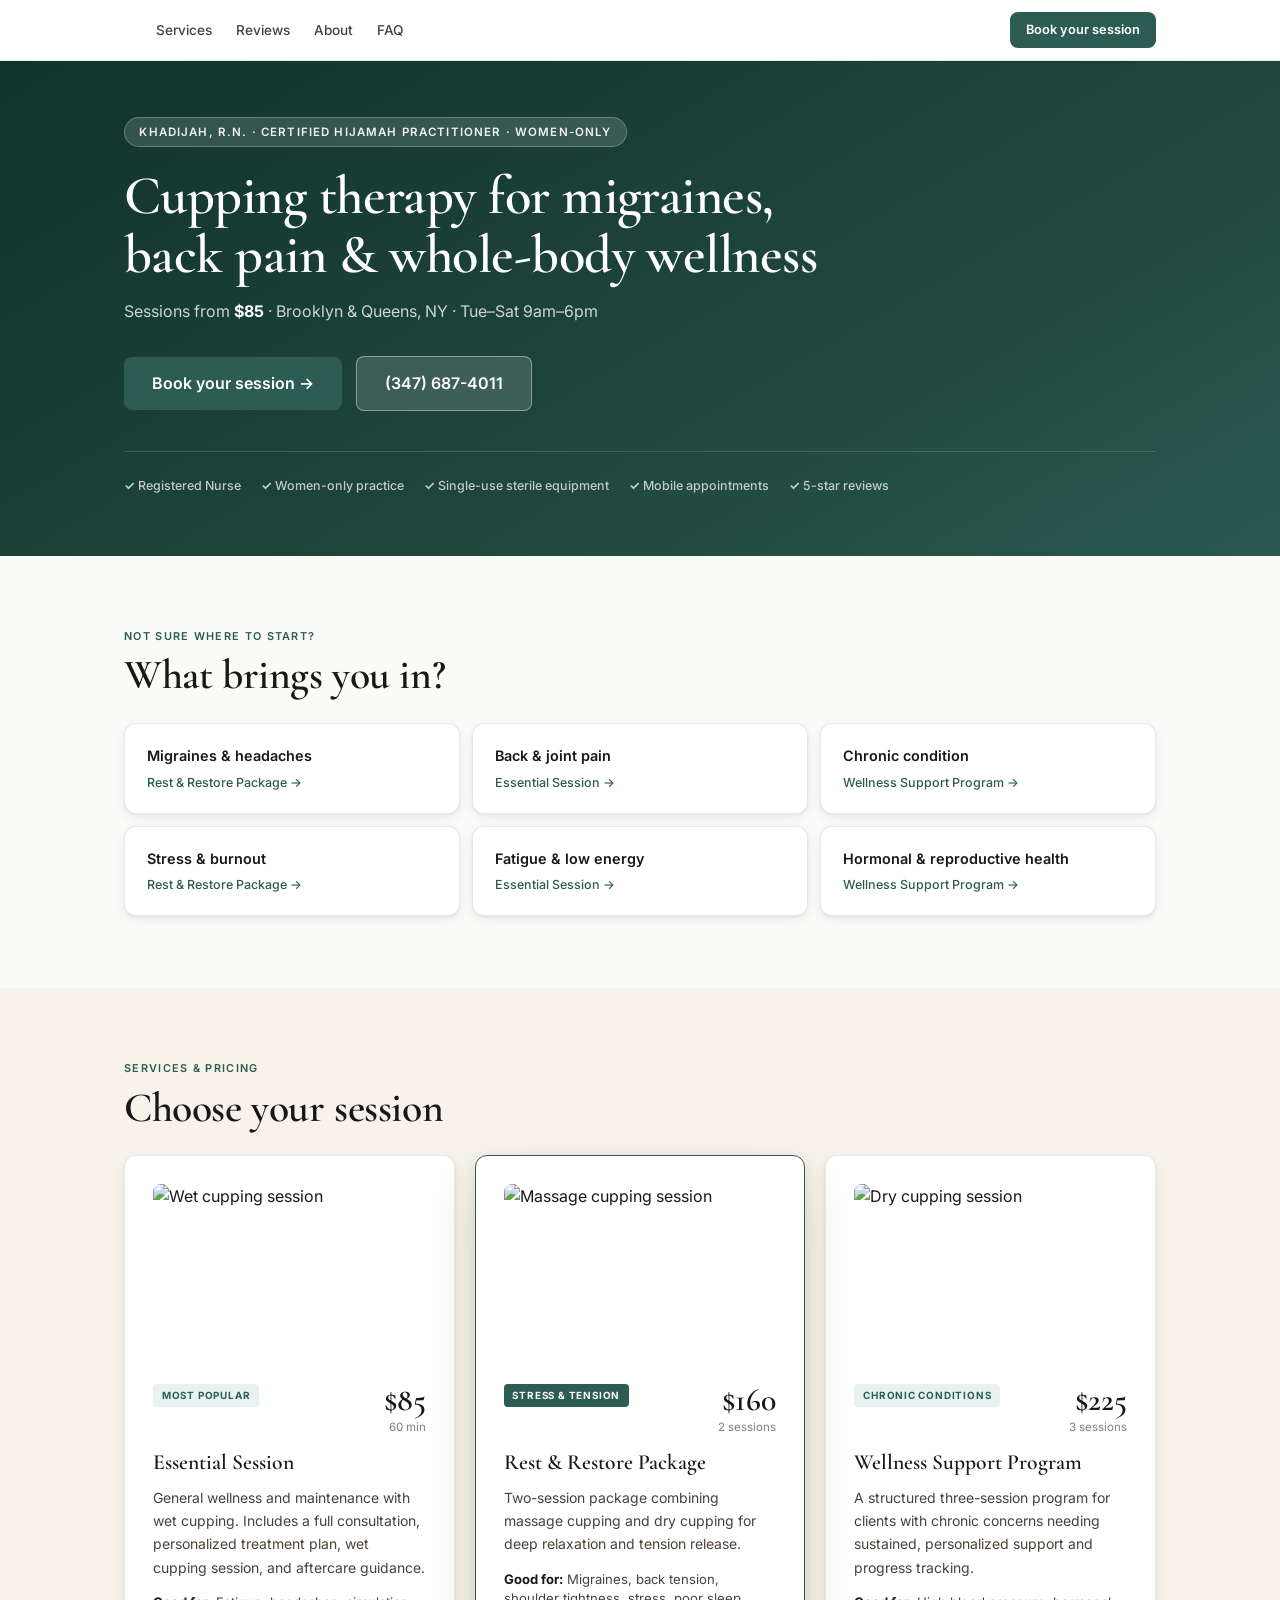
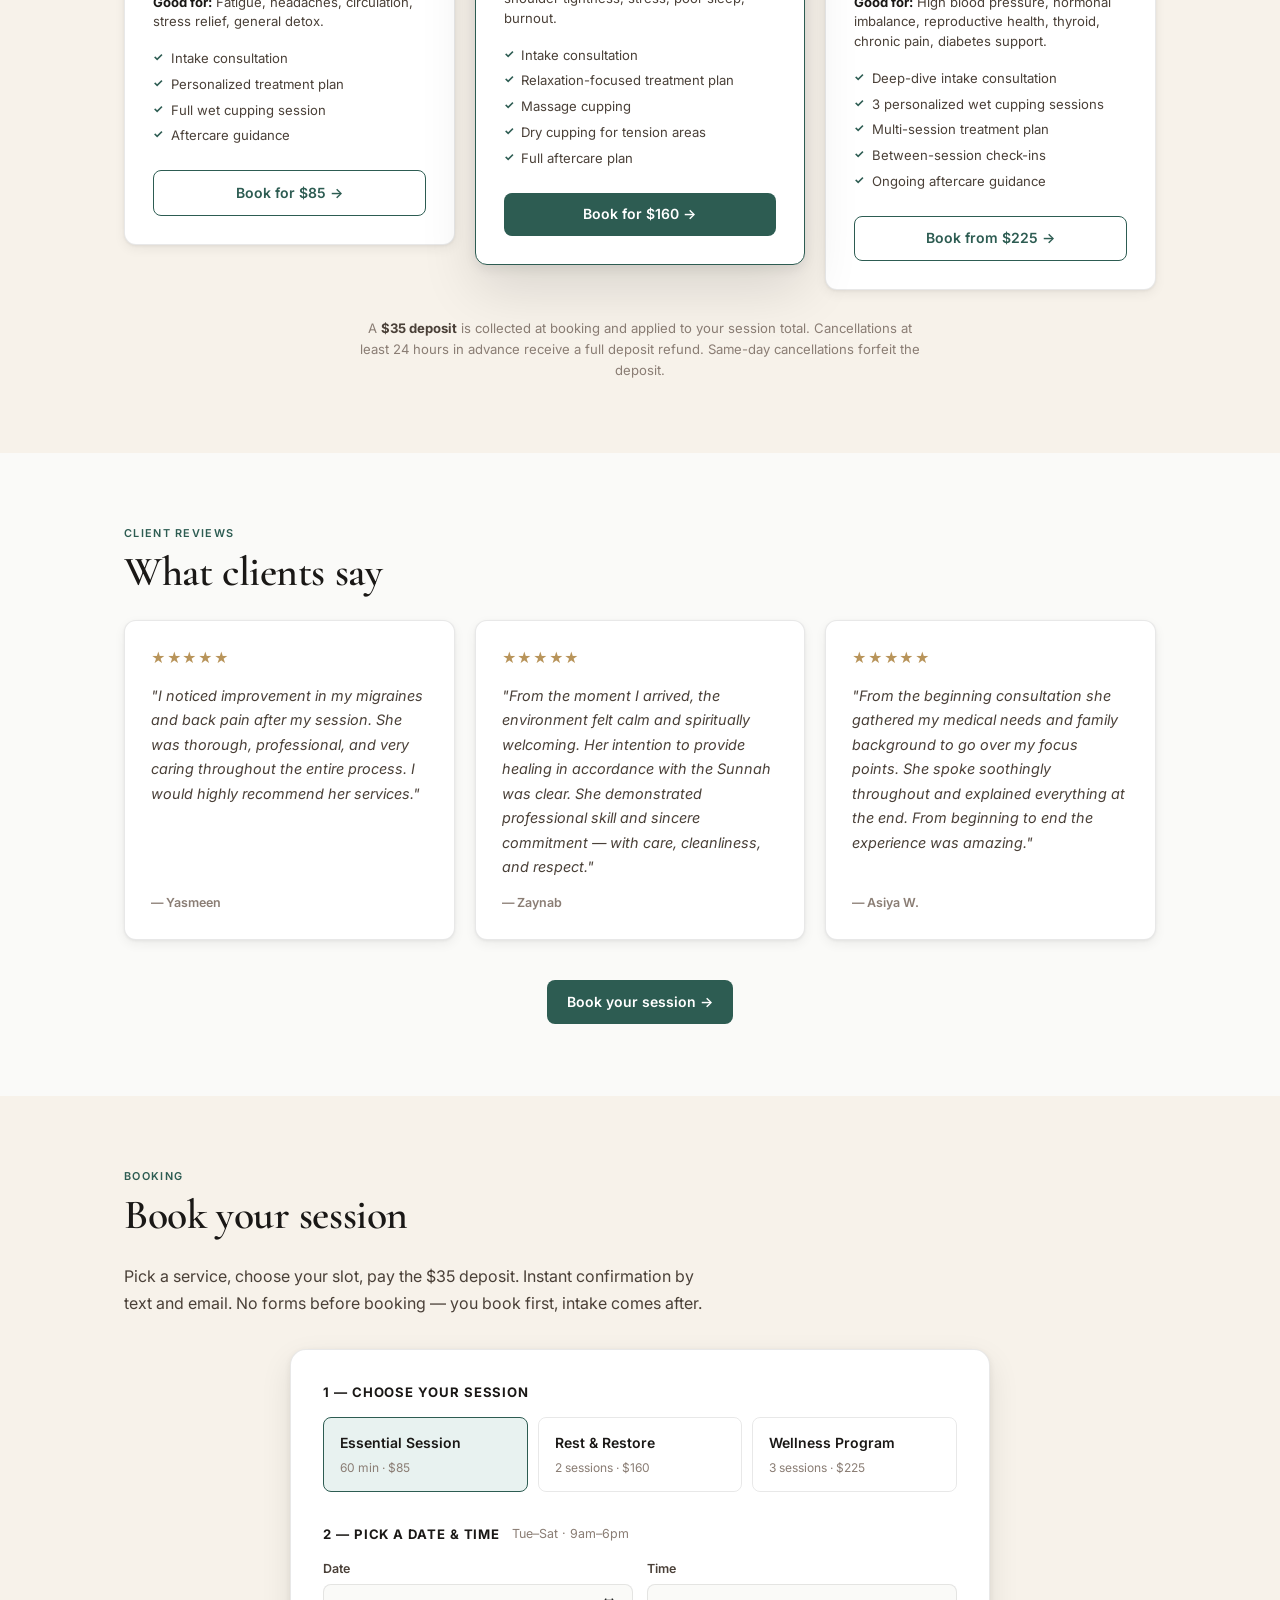
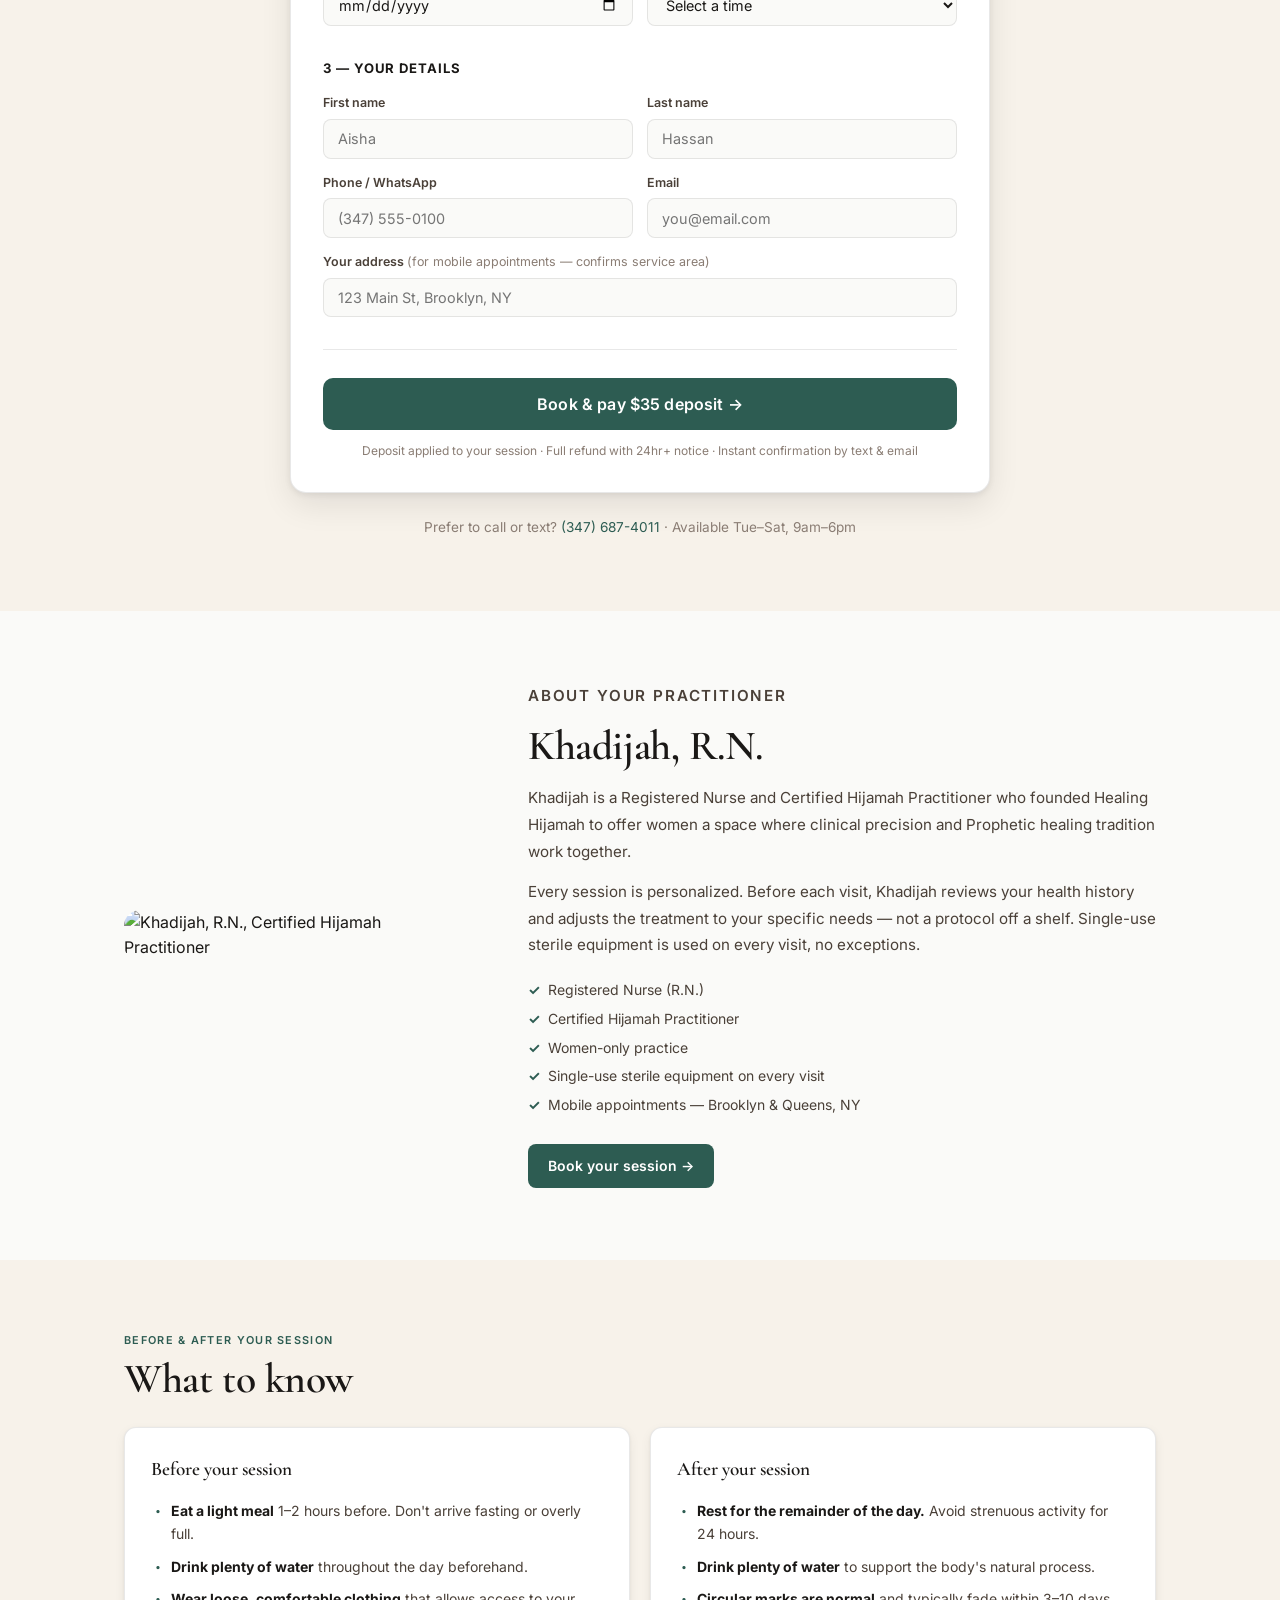
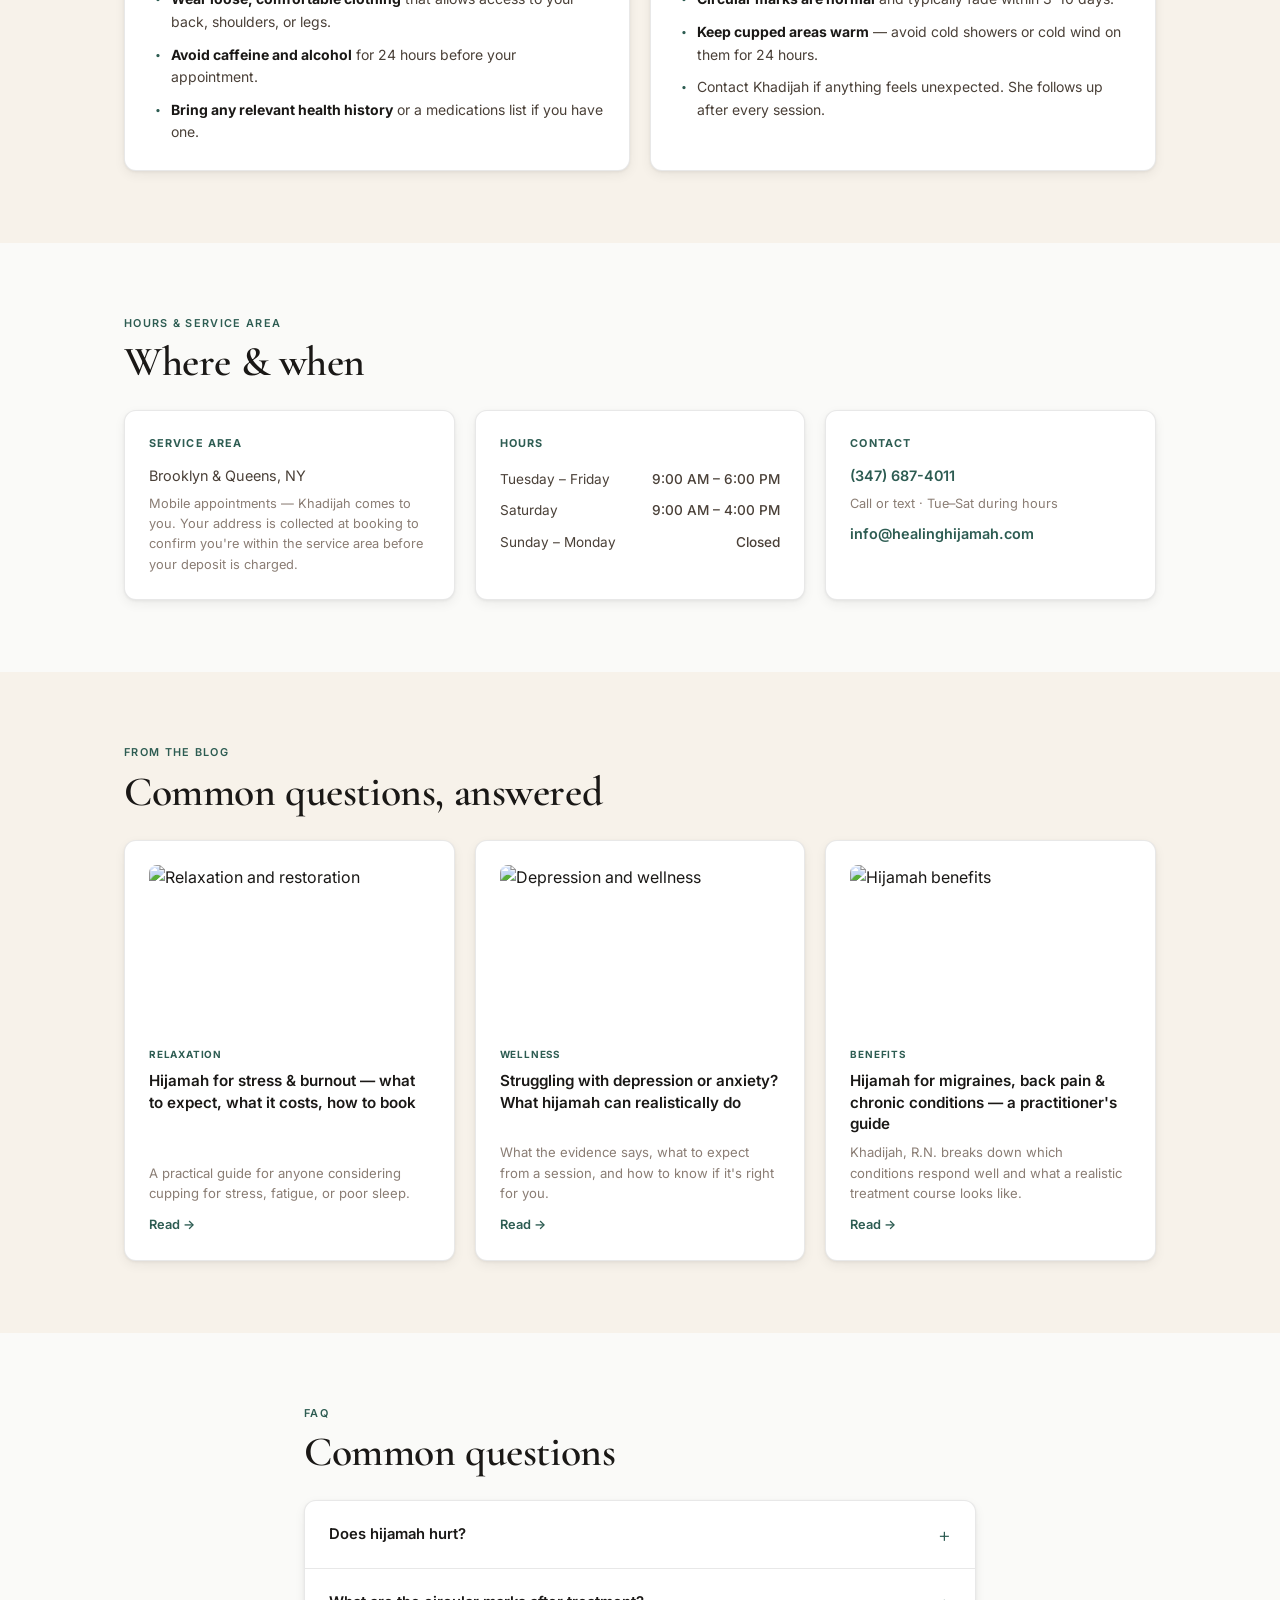
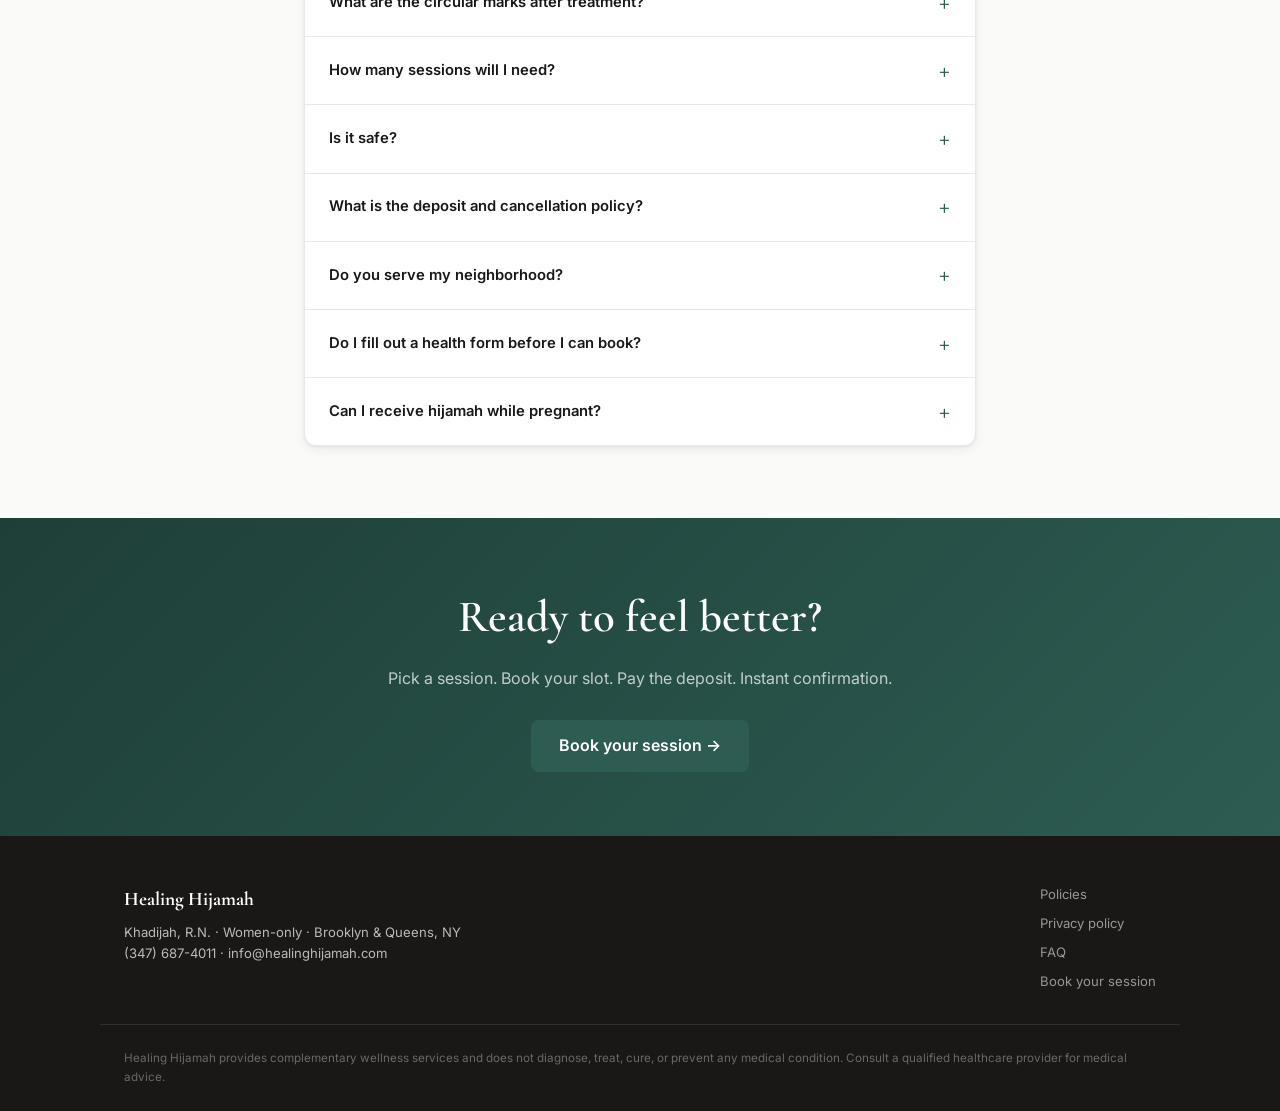
==== commit 4623caeb: "Auto-save: revision/index.html, revision/style.css" ====
--- a/revision/index.html
+++ b/revision/index.html
@@ -12,7 +12,10 @@
   <!-- ── Sticky nav ──────────────────────────── -->
   <nav class="nav">
     <div class="nav-inner">
-      <a href="#top" class="nav-logo">Healing Hijamah</a>
+      <a href="#top" class="nav-logo">
+        <img src="https://healing-hijamah.vercel.app/svg/healing-hijamah-logo.svg" alt="Healing Hijamah" height="32" onerror="this.style.display='none';this.nextSibling.style.display='inline'" />
+        <span style="display:none">Healing Hijamah</span>
+      </a>
       <ul class="nav-links">
         <li><a href="#services">Services</a></li>
         <li><a href="#reviews">Reviews</a></li>
@@ -24,7 +27,7 @@
   </nav>
 
   <!-- ── Hero — control panel above fold ────── -->
-  <section class="hero" id="top">
+  <section class="hero" id="top" style="background-image: url('https://cdn.sanity.io/images/jpductgv/production/8a36a71702732ee3a4b1f178183c4b681b26eb34-4272x2577.webp?rect=0,88,4272,2403&w=1920&h=1080&fit=crop&auto=format')">
     <div class="container">
       <p class="hero-badge">Khadijah, R.N. &middot; Certified Hijamah Practitioner &middot; Women-only</p>
       <h1>Cupping therapy for migraines, back pain &amp; whole-body wellness</h1>
@@ -90,6 +93,7 @@
       <div class="service-grid">
 
         <div class="service-card">
+          <img src="https://cdn.sanity.io/images/jpductgv/production/ef4105809902fef69ead2c5e29bfa71e0ac58eb2-1479x1998.webp?rect=0,445,1479,1109&w=800&h=600&fit=crop&auto=format" alt="Wet cupping session" class="service-img" />
           <div class="service-top">
             <span class="service-badge">Most popular</span>
             <div class="service-price">
@@ -110,6 +114,7 @@
         </div>
 
         <div class="service-card service-card--featured">
+          <img src="https://cdn.sanity.io/images/jpductgv/production/6c6c67c66776f5b718fd8f6aec954651e6ee499d-1485x2094.webp?rect=0,490,1485,1114&w=800&h=600&fit=crop&auto=format" alt="Massage cupping session" class="service-img" />
           <div class="service-top">
             <span class="service-badge service-badge--featured">Stress &amp; tension</span>
             <div class="service-price">
@@ -131,6 +136,7 @@
         </div>
 
         <div class="service-card">
+          <img src="https://cdn.sanity.io/images/jpductgv/production/2834fd17e60d016190efeedecdb462f3bc6f990e-1485x1998.webp?rect=0,442,1485,1114&w=800&h=600&fit=crop&auto=format" alt="Dry cupping session" class="service-img" />
           <div class="service-top">
             <span class="service-badge">Chronic conditions</span>
             <div class="service-price">
@@ -304,9 +310,11 @@
   <section class="section" id="about">
     <div class="container about-layout">
       <div class="about-image">
-        <div class="about-img-placeholder">
-          <span>Photo of Khadijah, R.N.</span>
-        </div>
+        <img
+          src="https://cdn.sanity.io/images/jpductgv/production/0e66e124471d954b69533aed84eba3b36814c1db-1243x1512.webp?w=520&h=680&fit=crop&crop=focalpoint"
+          alt="Khadijah, R.N., Certified Hijamah Practitioner"
+          class="about-img"
+        />
       </div>
       <div class="about-body">
         <p class="section-eyebrow">About your practitioner</p>
@@ -391,18 +399,21 @@
       <h2 class="section-title">Common questions, answered</h2>
       <div class="article-grid">
         <a href="/article/the-healing-power-of-hijamah-relaxation-restoration-and-whole-body-wellness" class="article-card">
+          <img src="https://cdn.sanity.io/images/jpductgv/production/fcc0994e0075e5b548c58baa4b19516fea06a7c0-8192x5464.webp?rect=0,428,8192,4608&w=640&h=360&fit=crop" alt="Relaxation and restoration" class="article-img" />
           <span class="article-tag">Relaxation</span>
           <h3>Hijamah for stress &amp; burnout — what to expect, what it costs, how to book</h3>
           <p>A practical guide for anyone considering cupping for stress, fatigue, or poor sleep.</p>
           <span class="article-read">Read &rarr;</span>
         </a>
         <a href="/article/struggling-with-depression-how-hijamah-can-support-your-wellness-journey" class="article-card">
+          <img src="https://cdn.sanity.io/images/jpductgv/production/eab48513a09263605c8d6b181a15e8400b457d13-2752x1536.webp?rect=11,0,2731,1536&w=640&h=360&fit=crop" alt="Depression and wellness" class="article-img" />
           <span class="article-tag">Wellness</span>
           <h3>Struggling with depression or anxiety? What hijamah can realistically do</h3>
           <p>What the evidence says, what to expect from a session, and how to know if it's right for you.</p>
           <span class="article-read">Read &rarr;</span>
         </a>
         <a href="/article/the-healing-of-hijamah-and-it-s-many-benefits-and-cures" class="article-card">
+          <img src="https://cdn.sanity.io/images/jpductgv/production/f228b7d6bb62782f3b127629c092ec65f1ed85bb-1176x831.webp?rect=0,85,1176,662&w=640&h=360&fit=crop" alt="Hijamah benefits" class="article-img" />
           <span class="article-tag">Benefits</span>
           <h3>Hijamah for migraines, back pain &amp; chronic conditions — a practitioner's guide</h3>
           <p>Khadijah, R.N. breaks down which conditions respond well and what a realistic treatment course looks like.</p>
--- a/revision/style.css
+++ b/revision/style.css
@@ -168,10 +168,23 @@
 
 /* ── Hero ─────────────────────────────────── */
 .hero {
-  background: linear-gradient(150deg, #1e3f38 0%, #2d5c52 55%, #3a7068 100%);
+  background-color: #1e3f38;
+  background-size: cover;
+  background-position: center top;
   padding: 3.5rem 0 3.75rem;
   color: #fff;
-}
+  position: relative;
+}
+
+.hero::before {
+  content: '';
+  position: absolute;
+  inset: 0;
+  background: linear-gradient(150deg, rgba(15,50,43,0.92) 0%, rgba(30,70,60,0.86) 55%, rgba(45,95,85,0.80) 100%);
+  z-index: 0;
+}
+
+.hero .container { position: relative; z-index: 1; }
 
 .hero-badge {
   display: inline-block;
@@ -664,6 +677,35 @@
   font-size: 0.82rem;
 }
 
+.about-img {
+  width: 100%;
+  max-height: 480px;
+  object-fit: cover;
+  object-position: top center;
+  border-radius: 16px;
+  display: block;
+}
+
+/* ── Service card images ─────────────────── */
+.service-img {
+  width: 100%;
+  height: 180px;
+  object-fit: cover;
+  border-radius: 8px;
+  display: block;
+  margin-bottom: 1.25rem;
+}
+
+/* ── Article card images ─────────────────── */
+.article-img {
+  width: 100%;
+  height: 160px;
+  object-fit: cover;
+  border-radius: 8px;
+  display: block;
+  margin-bottom: 0.875rem;
+}
+
 .about-body .section-title { margin-bottom: 1rem; }
 
 .about-body p {
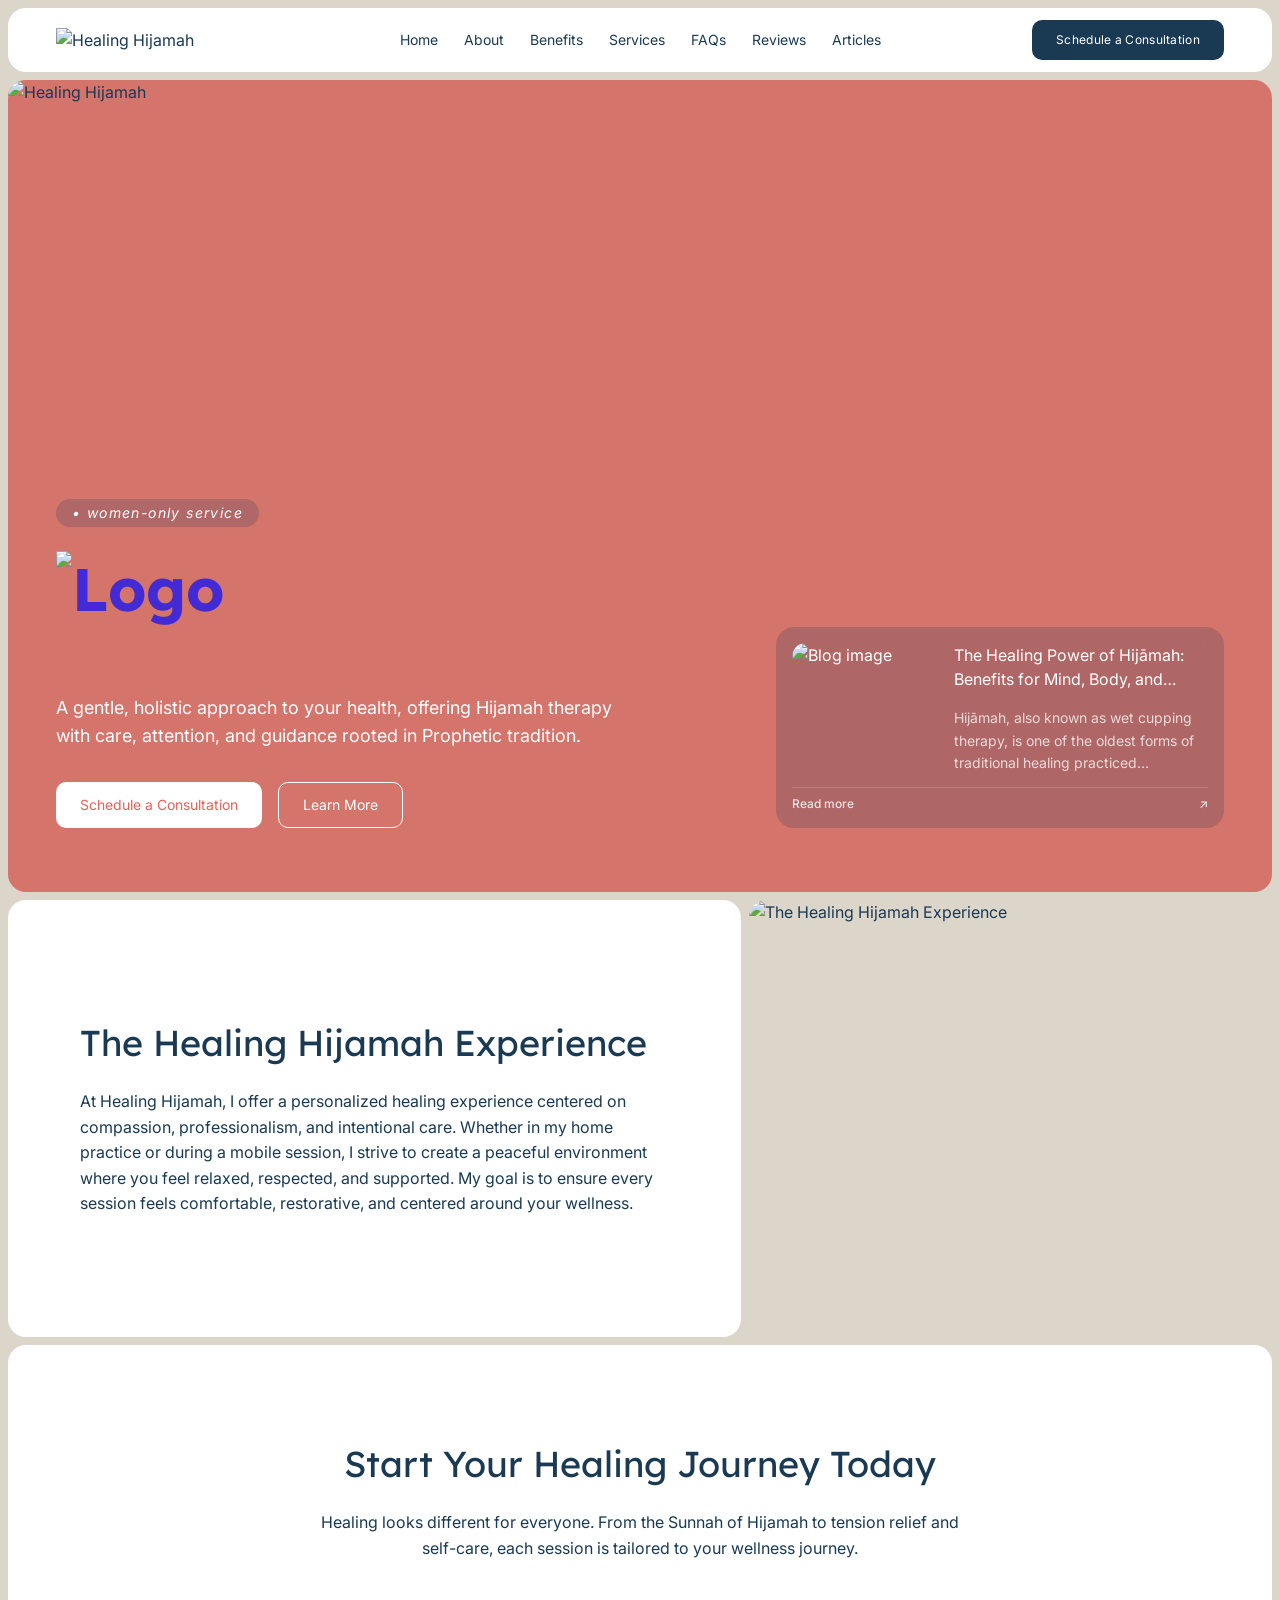
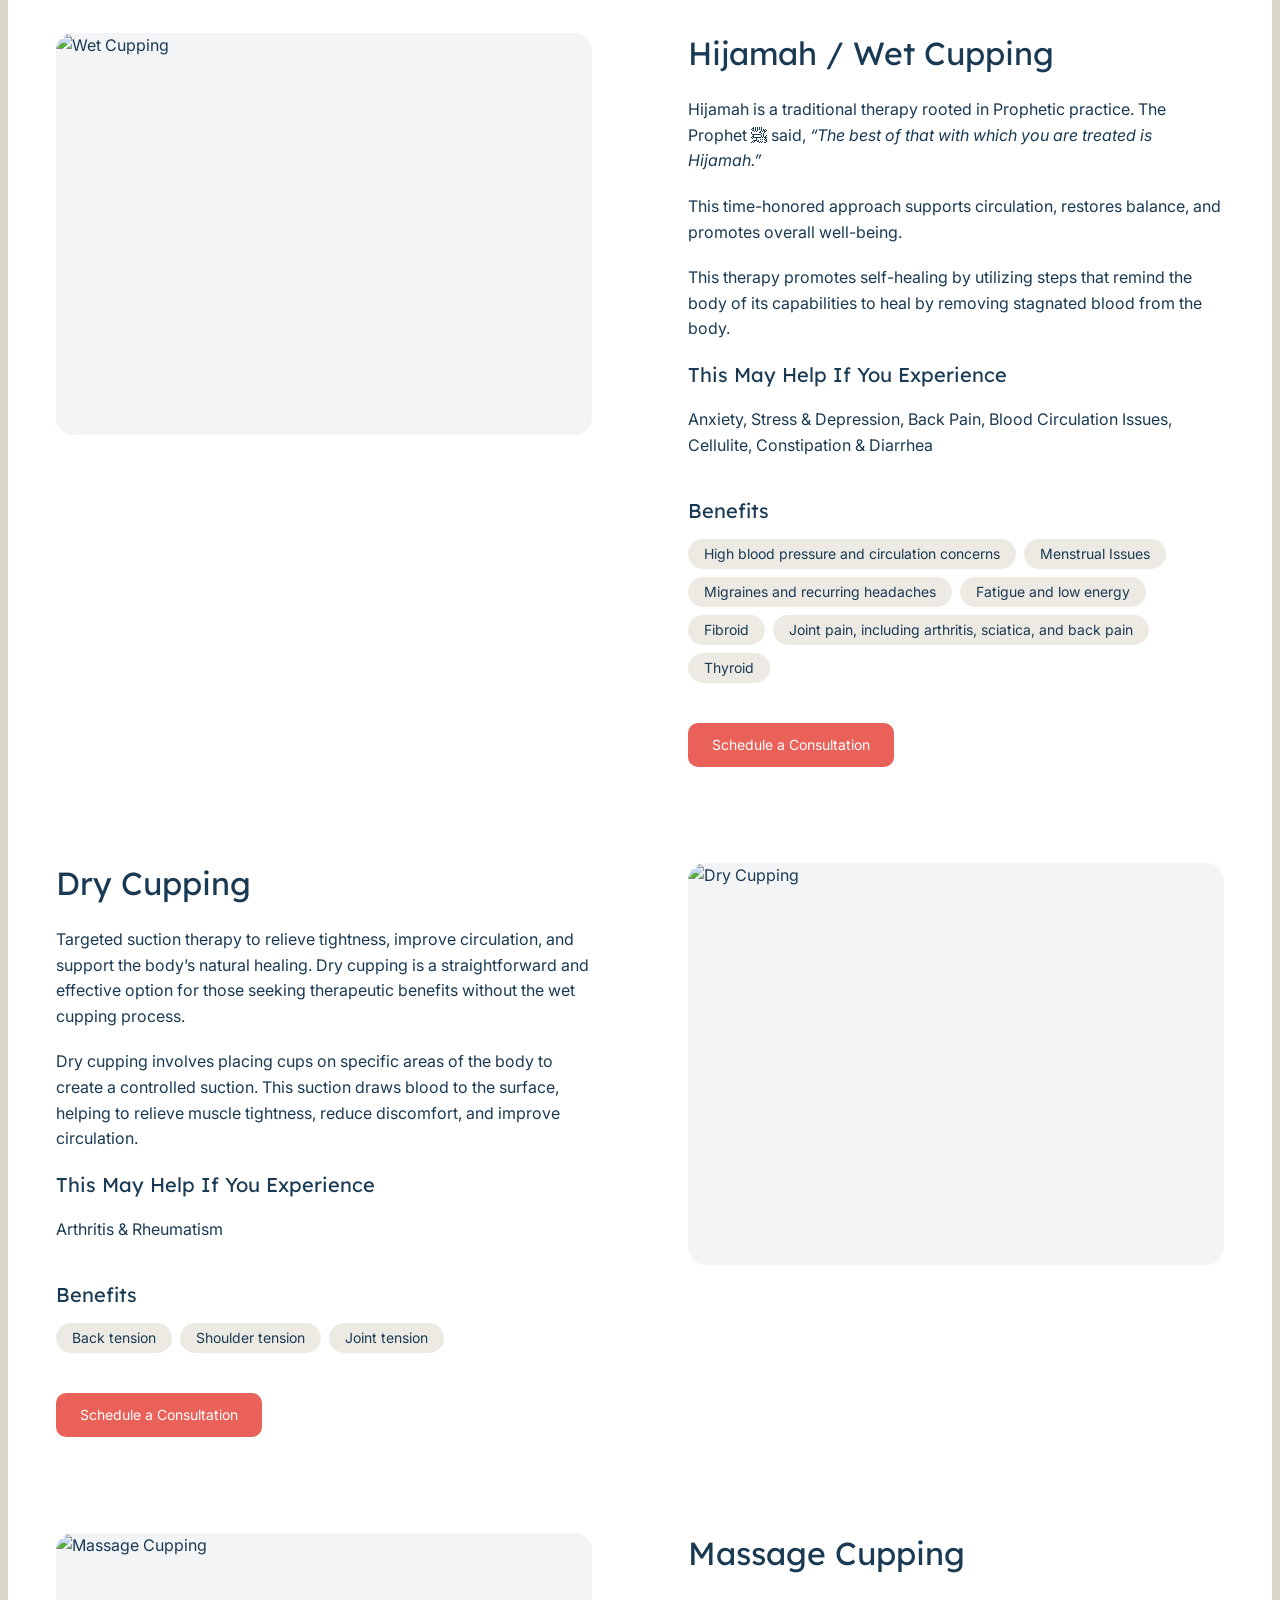
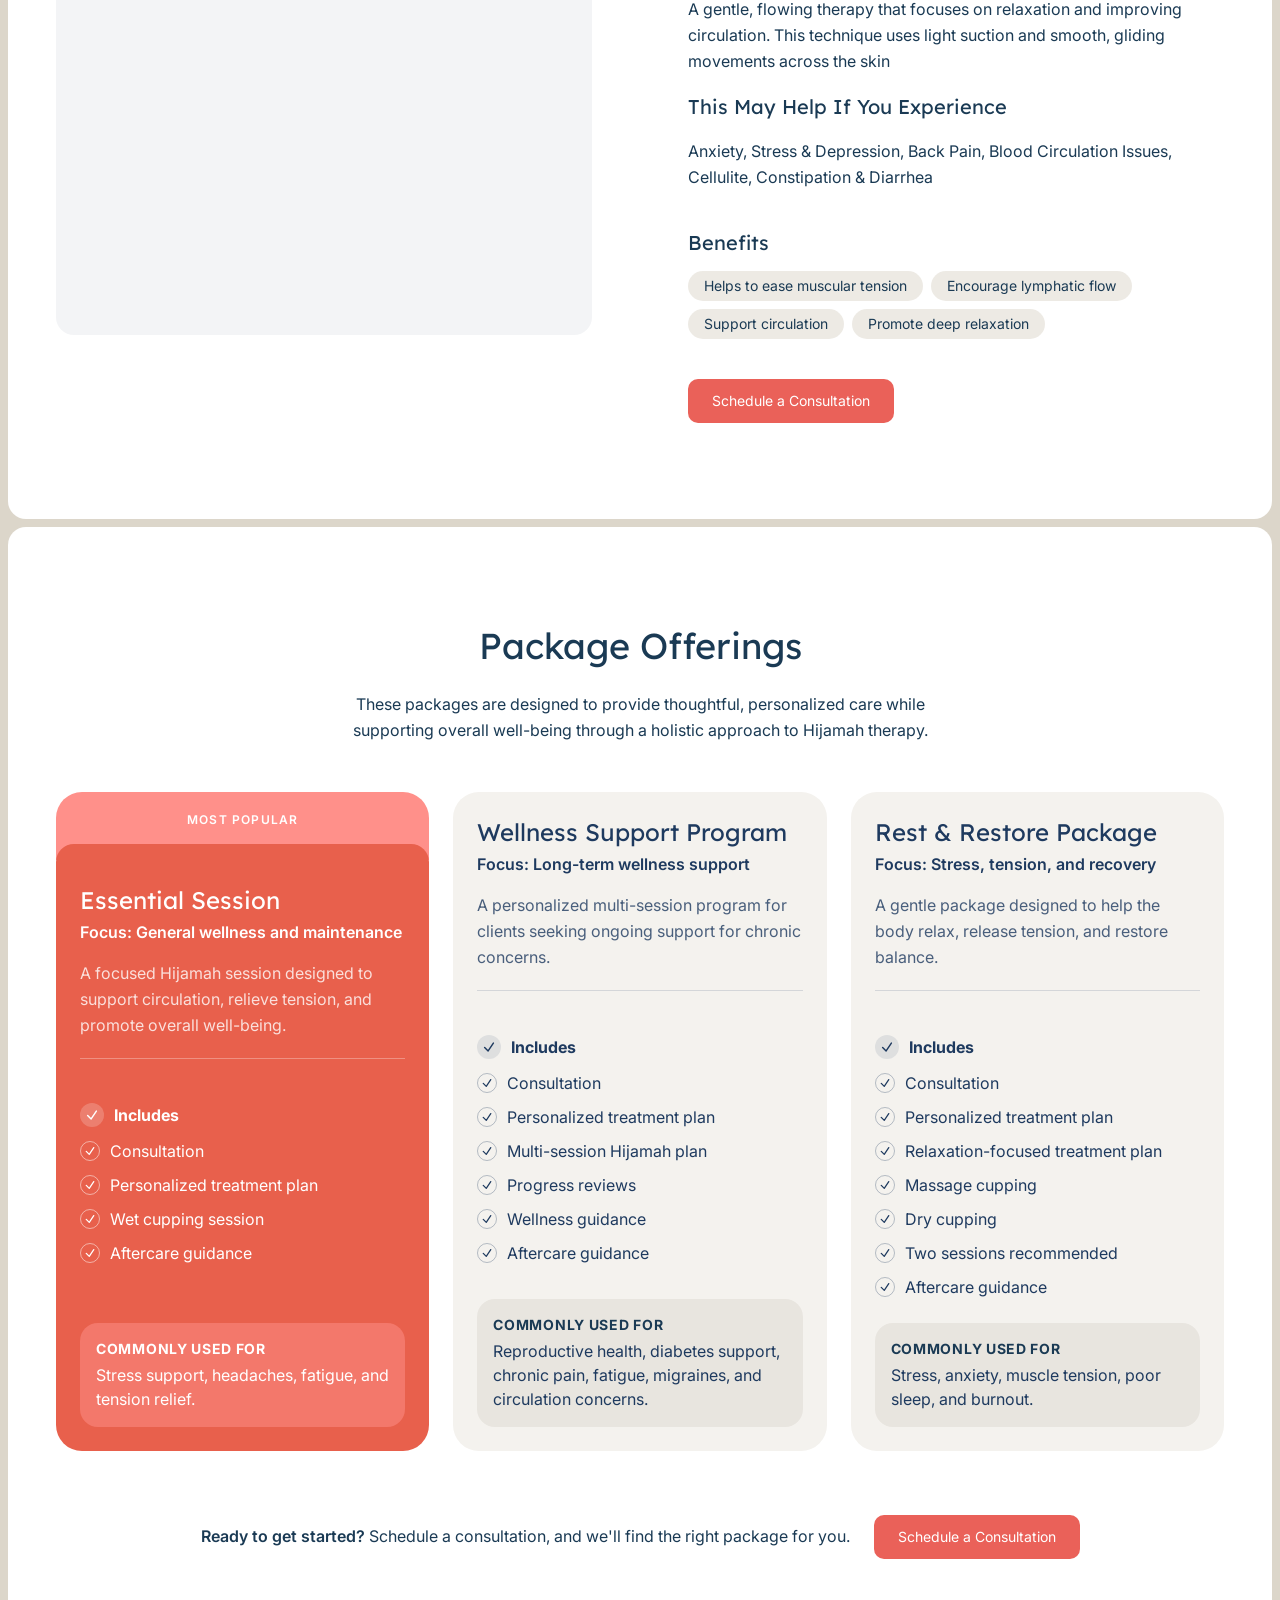
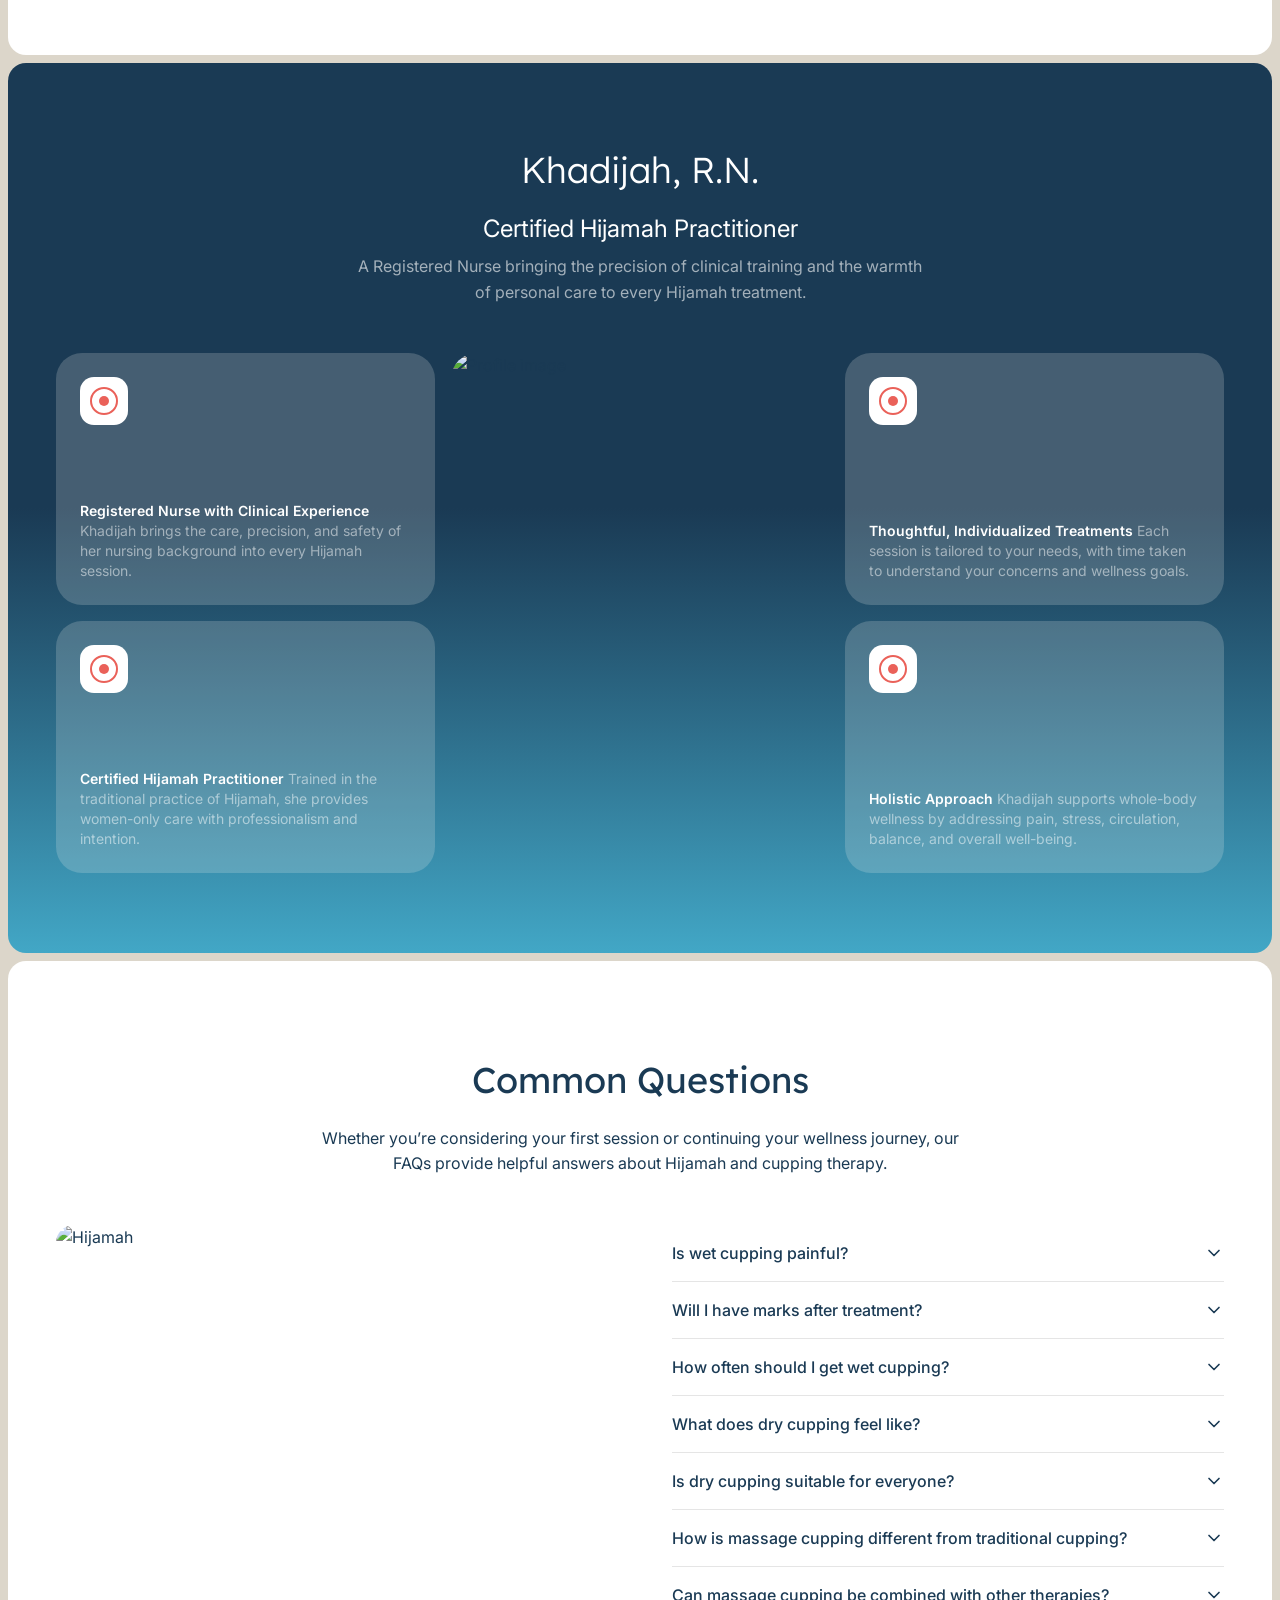
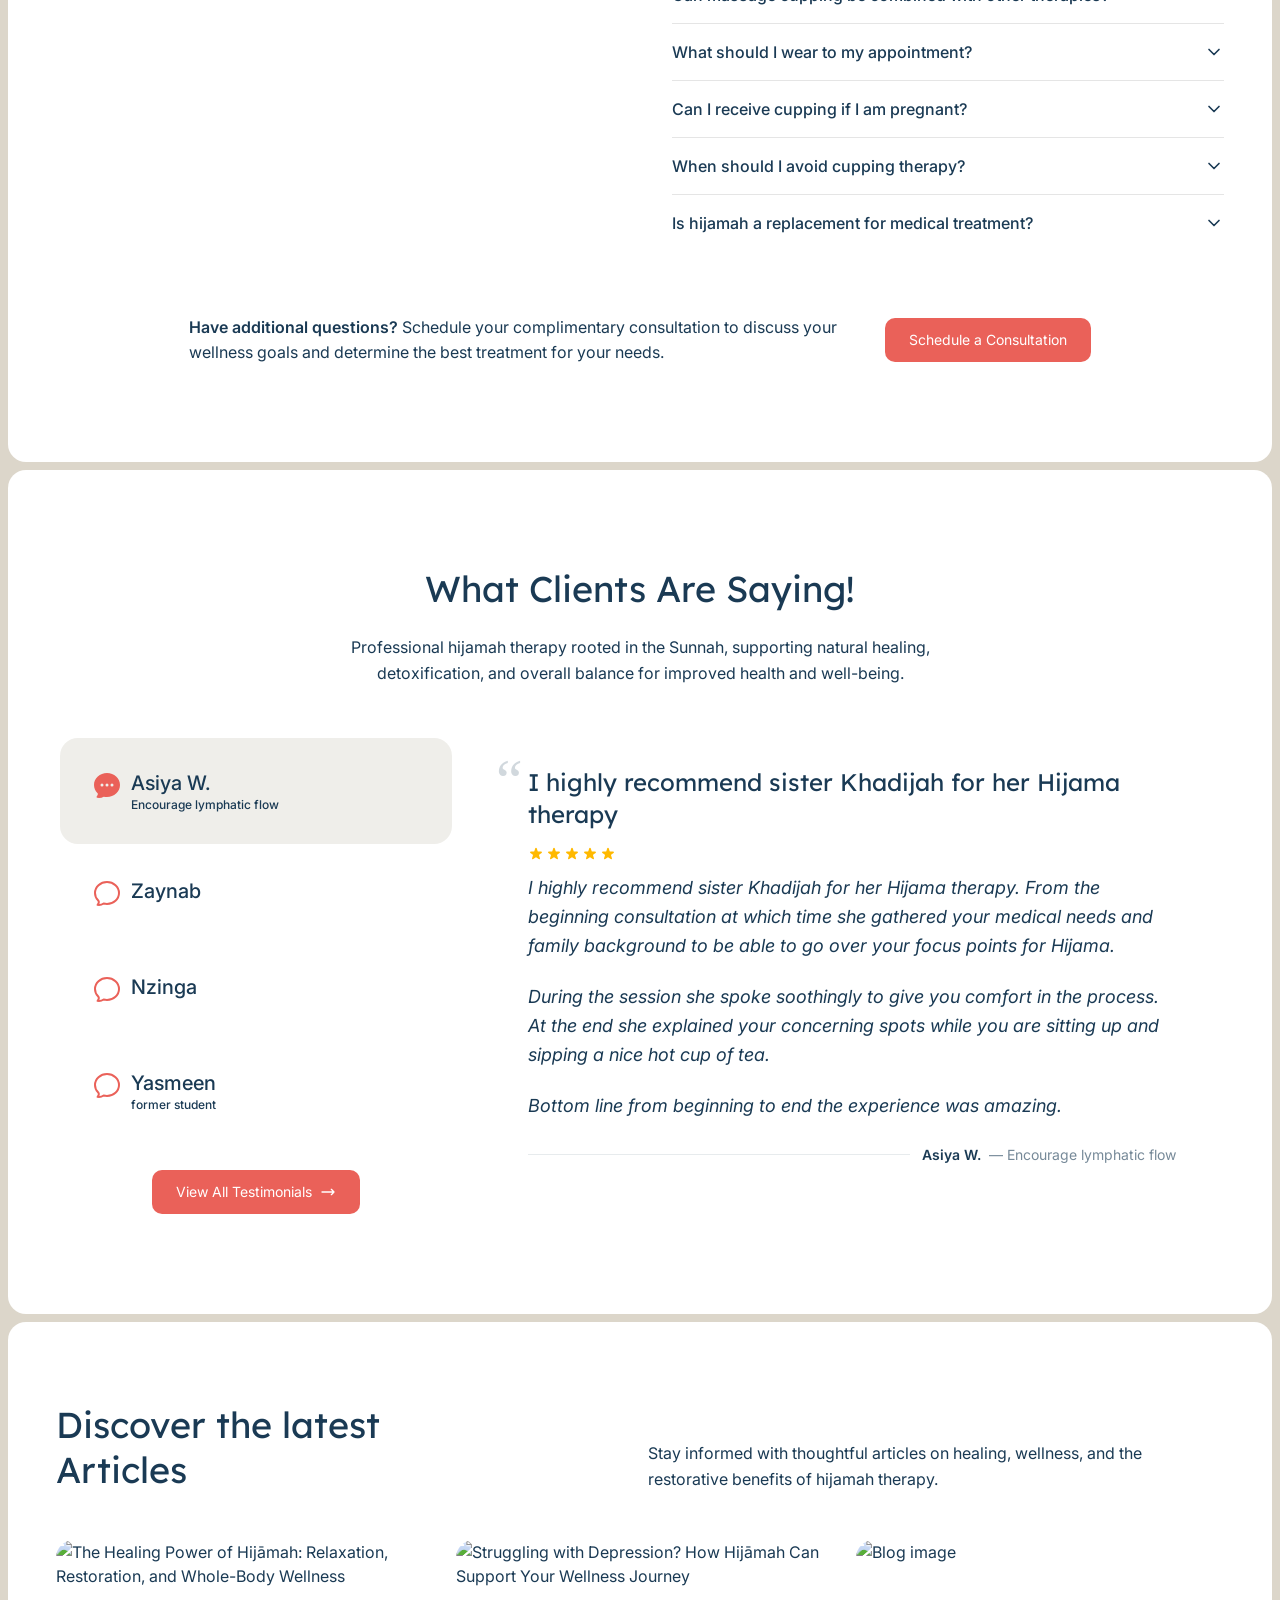
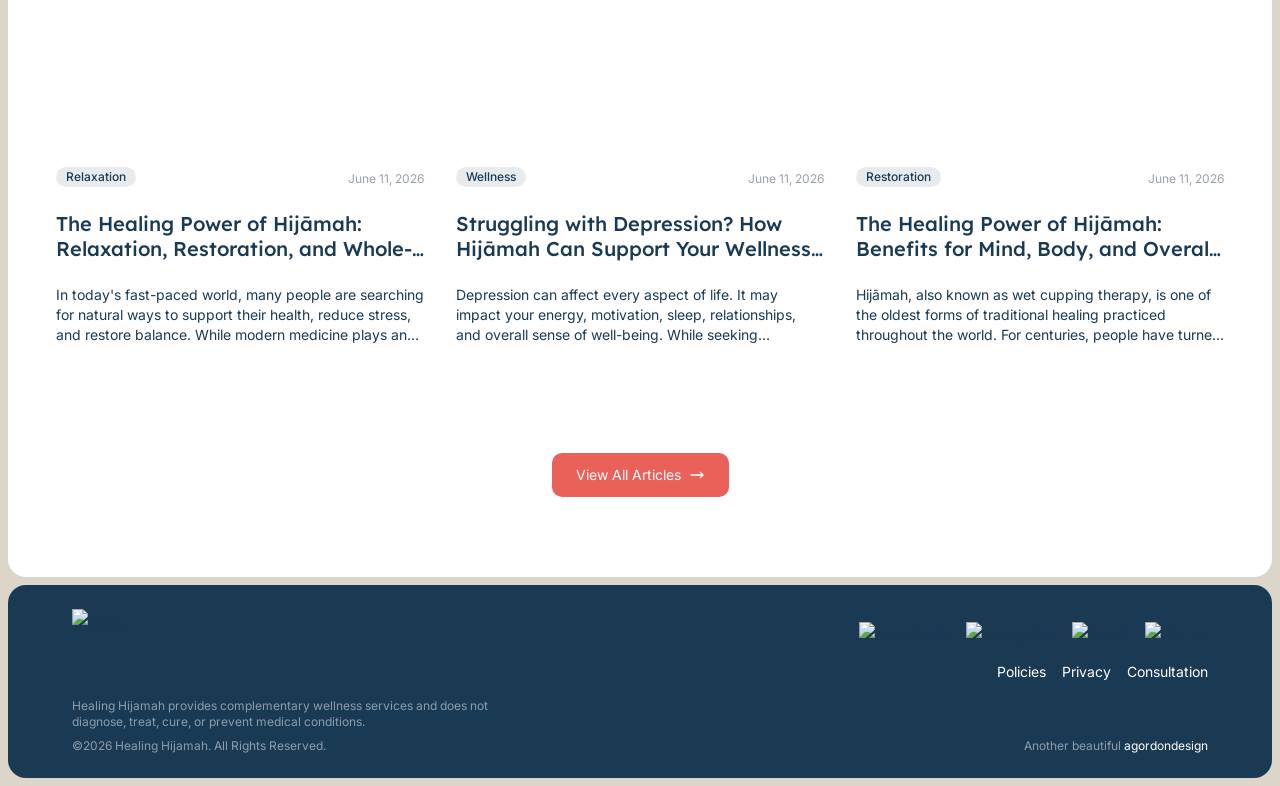
==== commit 695649de: "Auto-save: index.html, revision/index.html, revision/style.css, style.css …" ====
--- a/revision/index.html
+++ b/revision/index.html
@@ -1,510 +1,157 @@
-<!DOCTYPE html>
-<html lang="en">
-<head>
-  <meta charset="UTF-8" />
-  <meta name="viewport" content="width=device-width, initial-scale=1.0" />
-  <title>Healing Hijamah — Khadijah, R.N. · Women-only cupping therapy · Brooklyn &amp; Queens, NY</title>
-  <meta name="description" content="Khadijah, R.N., Certified Hijamah Practitioner. Women-only cupping therapy for migraines, back pain, stress, and chronic conditions. Sessions from $85. Brooklyn &amp; Queens, NY. Book online — instant confirmation." />
-  <link rel="stylesheet" href="style.css" />
-</head>
-<body>
-
-  <!-- ── Sticky nav ──────────────────────────── -->
-  <nav class="nav">
-    <div class="nav-inner">
-      <a href="#top" class="nav-logo">
-        <img src="https://healing-hijamah.vercel.app/svg/healing-hijamah-logo.svg" alt="Healing Hijamah" height="32" onerror="this.style.display='none';this.nextSibling.style.display='inline'" />
-        <span style="display:none">Healing Hijamah</span>
-      </a>
-      <ul class="nav-links">
-        <li><a href="#services">Services</a></li>
-        <li><a href="#reviews">Reviews</a></li>
-        <li><a href="#about">About</a></li>
-        <li><a href="#faq">FAQ</a></li>
-      </ul>
-      <a href="#book" class="btn btn-primary btn-sm">Book your session</a>
-    </div>
-  </nav>
-
-  <!-- ── Hero — control panel above fold ────── -->
-  <section class="hero" id="top" style="background-image: url('https://cdn.sanity.io/images/jpductgv/production/8a36a71702732ee3a4b1f178183c4b681b26eb34-4272x2577.webp?rect=0,88,4272,2403&w=1920&h=1080&fit=crop&auto=format')">
-    <div class="container">
-      <p class="hero-badge">Khadijah, R.N. &middot; Certified Hijamah Practitioner &middot; Women-only</p>
-      <h1>Cupping therapy for migraines, back pain &amp; whole-body wellness</h1>
-      <p class="hero-price-cue">Sessions from <strong>$85</strong> &middot; Brooklyn &amp; Queens, NY &middot; Tue&ndash;Sat 9am&ndash;6pm</p>
-      <div class="hero-actions">
-        <a href="#book" class="btn btn-primary btn-lg">Book your session &rarr;</a>
-        <a href="tel:+13476874011" class="btn btn-ghost btn-lg">(347) 687-4011</a>
-      </div>
-      <div class="trust-strip">
-        <span>Registered Nurse</span>
-        <span>Women-only practice</span>
-        <span>Single-use sterile equipment</span>
-        <span>Mobile appointments</span>
-        <span>5-star reviews</span>
-      </div>
-    </div>
-  </section>
-
-  <!-- ── Floating book button (mobile) ──────── -->
-  <div class="floating-cta">
-    <a href="#book" class="btn btn-primary">Book your session &rarr;</a>
-  </div>
-
-  <!-- ── Problem → Package mapper ───────────── -->
-  <section class="section" id="start">
-    <div class="container">
-      <p class="section-eyebrow">Not sure where to start?</p>
-      <h2 class="section-title">What brings you in?</h2>
-      <div class="problem-grid">
-        <a href="#book" class="problem-card">
-          <p class="problem-label">Migraines &amp; headaches</p>
-          <p class="problem-rec">Rest &amp; Restore Package &rarr;</p>
-        </a>
-        <a href="#book" class="problem-card">
-          <p class="problem-label">Back &amp; joint pain</p>
-          <p class="problem-rec">Essential Session &rarr;</p>
-        </a>
-        <a href="#book" class="problem-card">
-          <p class="problem-label">Chronic condition</p>
-          <p class="problem-rec">Wellness Support Program &rarr;</p>
-        </a>
-        <a href="#book" class="problem-card">
-          <p class="problem-label">Stress &amp; burnout</p>
-          <p class="problem-rec">Rest &amp; Restore Package &rarr;</p>
-        </a>
-        <a href="#book" class="problem-card">
-          <p class="problem-label">Fatigue &amp; low energy</p>
-          <p class="problem-rec">Essential Session &rarr;</p>
-        </a>
-        <a href="#book" class="problem-card">
-          <p class="problem-label">Hormonal &amp; reproductive health</p>
-          <p class="problem-rec">Wellness Support Program &rarr;</p>
-        </a>
-      </div>
-    </div>
-  </section>
-
-  <!-- ── Services & Pricing ─────────────────── -->
-  <section class="section section-warm" id="services">
-    <div class="container">
-      <p class="section-eyebrow">Services &amp; pricing</p>
-      <h2 class="section-title">Choose your session</h2>
-      <div class="service-grid">
-
-        <div class="service-card">
-          <img src="https://cdn.sanity.io/images/jpductgv/production/ef4105809902fef69ead2c5e29bfa71e0ac58eb2-1479x1998.webp?rect=0,445,1479,1109&w=800&h=600&fit=crop&auto=format" alt="Wet cupping session" class="service-img" />
-          <div class="service-top">
-            <span class="service-badge">Most popular</span>
-            <div class="service-price">
-              <span class="price">$85</span>
-              <span class="duration">60 min</span>
-            </div>
-          </div>
-          <h3>Essential Session</h3>
-          <p class="service-desc">General wellness and maintenance with wet cupping. Includes a full consultation, personalized treatment plan, wet cupping session, and aftercare guidance.</p>
-          <p class="service-good-for"><strong>Good for:</strong> Fatigue, headaches, circulation, stress relief, general detox.</p>
-          <ul class="service-includes">
-            <li>Intake consultation</li>
-            <li>Personalized treatment plan</li>
-            <li>Full wet cupping session</li>
-            <li>Aftercare guidance</li>
-          </ul>
-          <a href="#book" class="btn btn-outline btn-full">Book for $85 &rarr;</a>
-        </div>
-
-        <div class="service-card service-card--featured">
-          <img src="https://cdn.sanity.io/images/jpductgv/production/6c6c67c66776f5b718fd8f6aec954651e6ee499d-1485x2094.webp?rect=0,490,1485,1114&w=800&h=600&fit=crop&auto=format" alt="Massage cupping session" class="service-img" />
-          <div class="service-top">
-            <span class="service-badge service-badge--featured">Stress &amp; tension</span>
-            <div class="service-price">
-              <span class="price">$160</span>
-              <span class="duration">2 sessions</span>
-            </div>
-          </div>
-          <h3>Rest &amp; Restore Package</h3>
-          <p class="service-desc">Two-session package combining massage cupping and dry cupping for deep relaxation and tension release.</p>
-          <p class="service-good-for"><strong>Good for:</strong> Migraines, back tension, shoulder tightness, stress, poor sleep, burnout.</p>
-          <ul class="service-includes">
-            <li>Intake consultation</li>
-            <li>Relaxation-focused treatment plan</li>
-            <li>Massage cupping</li>
-            <li>Dry cupping for tension areas</li>
-            <li>Full aftercare plan</li>
-          </ul>
-          <a href="#book" class="btn btn-primary btn-full">Book for $160 &rarr;</a>
-        </div>
-
-        <div class="service-card">
-          <img src="https://cdn.sanity.io/images/jpductgv/production/2834fd17e60d016190efeedecdb462f3bc6f990e-1485x1998.webp?rect=0,442,1485,1114&w=800&h=600&fit=crop&auto=format" alt="Dry cupping session" class="service-img" />
-          <div class="service-top">
-            <span class="service-badge">Chronic conditions</span>
-            <div class="service-price">
-              <span class="price">$225</span>
-              <span class="duration">3 sessions</span>
-            </div>
-          </div>
-          <h3>Wellness Support Program</h3>
-          <p class="service-desc">A structured three-session program for clients with chronic concerns needing sustained, personalized support and progress tracking.</p>
-          <p class="service-good-for"><strong>Good for:</strong> High blood pressure, hormonal imbalance, reproductive health, thyroid, chronic pain, diabetes support.</p>
-          <ul class="service-includes">
-            <li>Deep-dive intake consultation</li>
-            <li>3 personalized wet cupping sessions</li>
-            <li>Multi-session treatment plan</li>
-            <li>Between-session check-ins</li>
-            <li>Ongoing aftercare guidance</li>
-          </ul>
-          <a href="#book" class="btn btn-outline btn-full">Book from $225 &rarr;</a>
-        </div>
-
-      </div>
-      <p class="pricing-note">A <strong>$35 deposit</strong> is collected at booking and applied to your session total. Cancellations at least 24 hours in advance receive a full deposit refund. Same-day cancellations forfeit the deposit.</p>
-    </div>
-  </section>
-
-  <!-- ── Testimonials (3 curated) ───────────── -->
-  <section class="section" id="reviews">
-    <div class="container">
-      <p class="section-eyebrow">Client reviews</p>
-      <h2 class="section-title">What clients say</h2>
-      <div class="testimonial-grid">
-
-        <div class="testimonial-card">
-          <div class="stars">&#9733;&#9733;&#9733;&#9733;&#9733;</div>
-          <blockquote>"I noticed improvement in my migraines and back pain after my session. She was thorough, professional, and very caring throughout the entire process. I would highly recommend her services."</blockquote>
-          <cite>— Yasmeen</cite>
-        </div>
-
-        <div class="testimonial-card">
-          <div class="stars">&#9733;&#9733;&#9733;&#9733;&#9733;</div>
-          <blockquote>"From the moment I arrived, the environment felt calm and spiritually welcoming. Her intention to provide healing in accordance with the Sunnah was clear. She demonstrated professional skill and sincere commitment — with care, cleanliness, and respect."</blockquote>
-          <cite>— Zaynab</cite>
-        </div>
-
-        <div class="testimonial-card">
-          <div class="stars">&#9733;&#9733;&#9733;&#9733;&#9733;</div>
-          <blockquote>"From the beginning consultation she gathered my medical needs and family background to go over my focus points. She spoke soothingly throughout and explained everything at the end. From beginning to end the experience was amazing."</blockquote>
-          <cite>— Asiya W.</cite>
-        </div>
-
-      </div>
-      <div class="section-cta">
-        <a href="#book" class="btn btn-primary">Book your session &rarr;</a>
-      </div>
-    </div>
-  </section>
-
-  <!-- ── Booking ─────────────────────────────── -->
-  <section class="section section-warm" id="book">
-    <div class="container">
-      <p class="section-eyebrow">Booking</p>
-      <h2 class="section-title">Book your session</h2>
-      <p class="section-sub">Pick a service, choose your slot, pay the $35 deposit. Instant confirmation by text and email. No forms before booking — you book first, intake comes after.</p>
-
-      <!--
-        ── CALENDLY EMBED ──────────────────────────────────────────────
-        Replace the booking-widget block below with your Calendly embed:
-
-        <div
-          class="calendly-inline-widget"
-          data-url="https://calendly.com/YOUR_SLUG?hide_event_type_details=1&hide_gdpr_banner=1"
-          style="min-width:320px;height:700px;">
-        </div>
-        <script src="https://assets.calendly.com/assets/external/widget.js" async></script>
-
-        Deposit collection: enable Stripe in Calendly → Payments → "Require payment"
-        ────────────────────────────────────────────────────────────── -->
-
-      <div class="booking-widget">
-
-        <div class="booking-step">
-          <p class="step-title">1 &mdash; Choose your session</p>
-          <div class="booking-services">
-            <label class="booking-opt">
-              <input type="radio" name="service" value="essential" checked />
-              <span class="booking-opt-card">
-                <span class="boc-name">Essential Session</span>
-                <span class="boc-meta">60 min &middot; $85</span>
-              </span>
-            </label>
-            <label class="booking-opt">
-              <input type="radio" name="service" value="restore" />
-              <span class="booking-opt-card">
-                <span class="boc-name">Rest &amp; Restore</span>
-                <span class="boc-meta">2 sessions &middot; $160</span>
-              </span>
-            </label>
-            <label class="booking-opt">
-              <input type="radio" name="service" value="wellness" />
-              <span class="booking-opt-card">
-                <span class="boc-name">Wellness Program</span>
-                <span class="boc-meta">3 sessions &middot; $225</span>
-              </span>
-            </label>
-          </div>
-        </div>
-
-        <div class="booking-step">
-          <p class="step-title">2 &mdash; Pick a date &amp; time <span class="step-note">Tue&ndash;Sat &middot; 9am&ndash;6pm</span></p>
-          <div class="booking-row">
-            <div class="form-field">
-              <label for="bk-date">Date</label>
-              <input type="date" id="bk-date" name="date" min="2026-06-17" />
-            </div>
-            <div class="form-field">
-              <label for="bk-time">Time</label>
-              <select id="bk-time" name="time">
-                <option value="">Select a time</option>
-                <option>9:00 AM</option>
-                <option>10:30 AM</option>
-                <option>1:00 PM</option>
-                <option>3:30 PM</option>
-                <option>5:00 PM</option>
-              </select>
-            </div>
-          </div>
-        </div>
-
-        <div class="booking-step">
-          <p class="step-title">3 &mdash; Your details</p>
-          <div class="booking-row">
-            <div class="form-field">
-              <label for="bk-fname">First name</label>
-              <input type="text" id="bk-fname" placeholder="Aisha" />
-            </div>
-            <div class="form-field">
-              <label for="bk-lname">Last name</label>
-              <input type="text" id="bk-lname" placeholder="Hassan" />
-            </div>
-          </div>
-          <div class="booking-row">
-            <div class="form-field">
-              <label for="bk-phone">Phone / WhatsApp</label>
-              <input type="tel" id="bk-phone" placeholder="(347) 555-0100" />
-            </div>
-            <div class="form-field">
-              <label for="bk-email">Email</label>
-              <input type="email" id="bk-email" placeholder="you@email.com" />
-            </div>
-          </div>
-          <div class="form-field">
-            <label for="bk-address">Your address <span class="field-note">(for mobile appointments — confirms service area)</span></label>
-            <input type="text" id="bk-address" placeholder="123 Main St, Brooklyn, NY" />
-          </div>
-        </div>
-
-        <div class="booking-submit">
-          <button class="btn btn-primary btn-lg btn-full btn-book" type="submit">
-            Book &amp; pay $35 deposit &rarr;
-          </button>
-          <p class="booking-confirm-note">Deposit applied to your session &middot; Full refund with 24hr+ notice &middot; Instant confirmation by text &amp; email</p>
-        </div>
-
-      </div>
-
-      <p class="booking-alt">Prefer to call or text? <a href="tel:+13476874011">(347) 687-4011</a> &middot; Available Tue&ndash;Sat, 9am&ndash;6pm</p>
-    </div>
-  </section>
-
-  <!-- ── About Khadijah ─────────────────────── -->
-  <section class="section" id="about">
-    <div class="container about-layout">
-      <div class="about-image">
-        <img
-          src="https://cdn.sanity.io/images/jpductgv/production/0e66e124471d954b69533aed84eba3b36814c1db-1243x1512.webp?w=520&h=680&fit=crop&crop=focalpoint"
-          alt="Khadijah, R.N., Certified Hijamah Practitioner"
-          class="about-img"
-        />
-      </div>
-      <div class="about-body">
-        <p class="section-eyebrow">About your practitioner</p>
-        <h2 class="section-title">Khadijah, R.N.</h2>
-        <p>Khadijah is a Registered Nurse and Certified Hijamah Practitioner who founded Healing Hijamah to offer women a space where clinical precision and Prophetic healing tradition work together.</p>
-        <p>Every session is personalized. Before each visit, Khadijah reviews your health history and adjusts the treatment to your specific needs — not a protocol off a shelf. Single-use sterile equipment is used on every visit, no exceptions.</p>
-        <ul class="cred-list">
-          <li>Registered Nurse (R.N.)</li>
-          <li>Certified Hijamah Practitioner</li>
-          <li>Women-only practice</li>
-          <li>Single-use sterile equipment on every visit</li>
-          <li>Mobile appointments &mdash; Brooklyn &amp; Queens, NY</li>
-        </ul>
-        <a href="#book" class="btn btn-primary">Book your session &rarr;</a>
-      </div>
-    </div>
-  </section>
-
-  <!-- ── Prep & Aftercare ───────────────────── -->
-  <section class="section section-warm" id="prep">
-    <div class="container">
-      <p class="section-eyebrow">Before &amp; after your session</p>
-      <h2 class="section-title">What to know</h2>
-      <div class="prep-grid">
-        <div class="prep-card">
-          <h3>Before your session</h3>
-          <ul>
-            <li><strong>Eat a light meal</strong> 1&ndash;2 hours before. Don't arrive fasting or overly full.</li>
-            <li><strong>Drink plenty of water</strong> throughout the day beforehand.</li>
-            <li><strong>Wear loose, comfortable clothing</strong> that allows access to your back, shoulders, or legs.</li>
-            <li><strong>Avoid caffeine and alcohol</strong> for 24 hours before your appointment.</li>
-            <li><strong>Bring any relevant health history</strong> or a medications list if you have one.</li>
-          </ul>
-        </div>
-        <div class="prep-card">
-          <h3>After your session</h3>
-          <ul>
-            <li><strong>Rest for the remainder of the day.</strong> Avoid strenuous activity for 24 hours.</li>
-            <li><strong>Drink plenty of water</strong> to support the body's natural process.</li>
-            <li><strong>Circular marks are normal</strong> and typically fade within 3&ndash;10 days.</li>
-            <li><strong>Keep cupped areas warm</strong> — avoid cold showers or cold wind on them for 24 hours.</li>
-            <li>Contact Khadijah if anything feels unexpected. She follows up after every session.</li>
-          </ul>
-        </div>
-      </div>
-    </div>
-  </section>
-
-  <!-- ── Service area & hours ───────────────── -->
-  <section class="section" id="location">
-    <div class="container">
-      <p class="section-eyebrow">Hours &amp; service area</p>
-      <h2 class="section-title">Where &amp; when</h2>
-      <div class="location-grid">
-        <div class="location-card">
-          <h3>Service area</h3>
-          <p>Brooklyn &amp; Queens, NY</p>
-          <p class="location-note">Mobile appointments — Khadijah comes to you. Your address is collected at booking to confirm you're within the service area before your deposit is charged.</p>
-        </div>
-        <div class="location-card">
-          <h3>Hours</h3>
-          <table class="hours-table">
-            <tr><td>Tuesday &ndash; Friday</td><td>9:00 AM &ndash; 6:00 PM</td></tr>
-            <tr><td>Saturday</td><td>9:00 AM &ndash; 4:00 PM</td></tr>
-            <tr><td>Sunday &ndash; Monday</td><td>Closed</td></tr>
-          </table>
-        </div>
-        <div class="location-card">
-          <h3>Contact</h3>
-          <p><a href="tel:+13476874011">(347) 687-4011</a></p>
-          <p class="location-note">Call or text &middot; Tue&ndash;Sat during hours</p>
-          <p class="location-email"><a href="mailto:info@healinghijamah.com">info@healinghijamah.com</a></p>
-        </div>
-      </div>
-    </div>
-  </section>
-
-  <!-- ── Articles (problem-framed) ─────────── -->
-  <section class="section section-warm" id="articles">
-    <div class="container">
-      <p class="section-eyebrow">From the blog</p>
-      <h2 class="section-title">Common questions, answered</h2>
-      <div class="article-grid">
-        <a href="/article/the-healing-power-of-hijamah-relaxation-restoration-and-whole-body-wellness" class="article-card">
-          <img src="https://cdn.sanity.io/images/jpductgv/production/fcc0994e0075e5b548c58baa4b19516fea06a7c0-8192x5464.webp?rect=0,428,8192,4608&w=640&h=360&fit=crop" alt="Relaxation and restoration" class="article-img" />
-          <span class="article-tag">Relaxation</span>
-          <h3>Hijamah for stress &amp; burnout — what to expect, what it costs, how to book</h3>
-          <p>A practical guide for anyone considering cupping for stress, fatigue, or poor sleep.</p>
-          <span class="article-read">Read &rarr;</span>
-        </a>
-        <a href="/article/struggling-with-depression-how-hijamah-can-support-your-wellness-journey" class="article-card">
-          <img src="https://cdn.sanity.io/images/jpductgv/production/eab48513a09263605c8d6b181a15e8400b457d13-2752x1536.webp?rect=11,0,2731,1536&w=640&h=360&fit=crop" alt="Depression and wellness" class="article-img" />
-          <span class="article-tag">Wellness</span>
-          <h3>Struggling with depression or anxiety? What hijamah can realistically do</h3>
-          <p>What the evidence says, what to expect from a session, and how to know if it's right for you.</p>
-          <span class="article-read">Read &rarr;</span>
-        </a>
-        <a href="/article/the-healing-of-hijamah-and-it-s-many-benefits-and-cures" class="article-card">
-          <img src="https://cdn.sanity.io/images/jpductgv/production/f228b7d6bb62782f3b127629c092ec65f1ed85bb-1176x831.webp?rect=0,85,1176,662&w=640&h=360&fit=crop" alt="Hijamah benefits" class="article-img" />
-          <span class="article-tag">Benefits</span>
-          <h3>Hijamah for migraines, back pain &amp; chronic conditions — a practitioner's guide</h3>
-          <p>Khadijah, R.N. breaks down which conditions respond well and what a realistic treatment course looks like.</p>
-          <span class="article-read">Read &rarr;</span>
-        </a>
-      </div>
-    </div>
-  </section>
-
-  <!-- ── FAQ ────────────────────────────────── -->
-  <section class="section" id="faq">
-    <div class="container faq-container">
-      <p class="section-eyebrow">FAQ</p>
-      <h2 class="section-title">Common questions</h2>
-      <div class="faq-list">
-
-        <details class="faq-item">
-          <summary>Does hijamah hurt?</summary>
-          <p>Most clients describe it as a strong pressure or pulling sensation — not pain. Wet cupping involves a small, controlled incision that most clients barely feel. Khadijah checks in throughout the session and adjusts based on your comfort.</p>
-        </details>
-
-        <details class="faq-item">
-          <summary>What are the circular marks after treatment?</summary>
-          <p>The marks are caused by suction drawing blood to the surface. They're not bruises — they don't hurt when pressed — and they typically fade within 3 to 10 days. Darker marks generally indicate more stagnation in that area.</p>
-        </details>
-
-        <details class="faq-item">
-          <summary>How many sessions will I need?</summary>
-          <p>A single session provides real relief for most people. Chronic conditions benefit most from the Wellness Support Program (3 sessions). Khadijah will give you her honest assessment after your first session.</p>
-        </details>
-
-        <details class="faq-item">
-          <summary>Is it safe?</summary>
-          <p>Yes. As a Registered Nurse, Khadijah screens each client for contraindications before every session. Single-use sterile equipment is used every visit — nothing is reused between clients.</p>
-        </details>
-
-        <details class="faq-item">
-          <summary>What is the deposit and cancellation policy?</summary>
-          <p>A $35 deposit is required at booking and is applied to your session total. Cancellations at least 24 hours before your appointment receive a full deposit refund. Cancellations inside 24 hours forfeit the deposit.</p>
-        </details>
-
-        <details class="faq-item">
-          <summary>Do you serve my neighborhood?</summary>
-          <p>Khadijah serves Brooklyn and Queens, NY via mobile appointments. Your address is collected during booking — if you're outside the service area, you'll be notified before your deposit is charged.</p>
-        </details>
-
-        <details class="faq-item">
-          <summary>Do I fill out a health form before I can book?</summary>
-          <p>No. You book and pay the deposit first — intake comes after. Once your slot is confirmed, Khadijah will send a brief health history form by text or email well before your appointment.</p>
-        </details>
-
-        <details class="faq-item">
-          <summary>Can I receive hijamah while pregnant?</summary>
-          <p>Pregnant clients should consult their healthcare provider and inform Khadijah before booking. Certain modalities may not be appropriate during pregnancy.</p>
-        </details>
-
-      </div>
-    </div>
-  </section>
-
-  <!-- ── Final CTA ──────────────────────────── -->
-  <section class="cta-band">
-    <div class="container cta-band-inner">
-      <h2>Ready to feel better?</h2>
-      <p>Pick a session. Book your slot. Pay the deposit. Instant confirmation.</p>
-      <a href="#book" class="btn btn-primary btn-lg">Book your session &rarr;</a>
-    </div>
-  </section>
-
-  <!-- ── Footer ─────────────────────────────── -->
-  <footer class="site-footer">
-    <div class="container footer-inner">
-      <div class="footer-brand">
-        <strong>Healing Hijamah</strong>
-        <p>Khadijah, R.N. &middot; Women-only &middot; Brooklyn &amp; Queens, NY</p>
-        <p>
-          <a href="tel:+13476874011">(347) 687-4011</a> &middot;
-          <a href="mailto:info@healinghijamah.com">info@healinghijamah.com</a>
-        </p>
-      </div>
-      <div class="footer-links">
-        <a href="#">Policies</a>
-        <a href="#">Privacy policy</a>
-        <a href="#faq">FAQ</a>
-        <a href="#book">Book your session</a>
-      </div>
-    </div>
-    <div class="container footer-disclaimer">
-      Healing Hijamah provides complementary wellness services and does not diagnose, treat, cure, or prevent any medical condition. Consult a qualified healthcare provider for medical advice.
-    </div>
-  </footer>
-
-</body>
-</html>
+<!DOCTYPE html><html lang="en"> <head><meta charset="UTF-8"><meta name="viewport" content="width=device-width"><meta name="generator" content="Astro v6.1.9"><link rel="icon" href="/favicon-light.svg" type="image/svg+xml"><title>Healing Hijamah | Healing Hijamah</title><link rel="canonical" href="https://healing-hijamah.vercel.app/"><meta name="robots" content="index, follow, max-snippet:-1, max-image-preview:large, max-video-preview:-1"><meta property="og:title" content="Healing Hijamah | Healing Hijamah"><meta property="og:type" content="website"><meta property="og:image" content="https://cdn.sanity.io/images/jpductgv/production/336fde5594d3792adb33e3f939804306da65bdf6-1200x630.png?rect=40,0,1120,630&#38;w=1200&#38;h=675&#38;fit=crop"><meta property="og:url" content="https://healing-hijamah.vercel.app/"><meta property="og:site_name" content="Healing Hijamah"><meta property="og:locale" content="en_US"><meta property="og:image:alt" content="A gentle, holistic approach to women's wellness through Hijamah therapy — rooted in Prophetic tradition and delivered with the care of a Registered Nurse."><meta property="og:image:width" content="1200"><meta property="og:image:height" content="675"><meta name="twitter:card" content="summary_large_image"><link rel="sitemap" href="/sitemap-index.xml"><link rel="alternate" type="application/rss+xml" href="/feed.xml" title="Healing Hijamah"><meta name="astro-view-transitions-enabled" content="true"><meta name="astro-view-transitions-fallback" content="animate"><script type="module" src="/_astro/ClientRouter.astro_astro_type_script_index_0_lang.kB4EFqjn.js"></script><link rel="stylesheet" href="./site.css">
+<style>@media(min-width:768px){.two-col-grid[data-astro-cid-rp66trdj]{grid-template-columns:var(--gridCols)}}@media(min-width:768px){.masthead-section[data-astro-cid-o2tqlsnd]{height:calc(100dvh - var(--nav-height, 0px) - 16px)}}
+</style><script type="module" src="/_astro/page.CqSH2Wis.js"></script></head><body class="flex flex-col min-h-screen overflow-x-hidden">  <div class="sw-prose max-w-[65ch]" aria-hidden="true" style="display:none" data-slot="prose">  </div> <!-- <Responsive /> --> <header id="site-header" class="sticky top-0 z-40 flex w-full items-center px-2 pt-2 transition-[transform,filter,padding] duration-300 ease-in-out">  <div class="w-full" data-astro-cid-scz7gmgp> <!-- Hidden checkbox — single source of truth for menu open/close state --> <input id="navbar-1-toggle" class="peer hidden" type="checkbox" data-astro-cid-scz7gmgp> <!-- ── Navbar bar (always visible) ──────────────────────────────────────── --> <div class="bg-foreground w-full rounded-2xl px-2 md:px-6 lg:px-10" data-astro-cid-scz7gmgp> <div class="navbar" data-astro-cid-scz7gmgp> <!-- Hamburger (mobile) + logo --> <div class="navbar-start gap-4" data-astro-cid-scz7gmgp> <label for="navbar-1-toggle" class="lg:hidden cursor-pointer" aria-label="Open navigation menu" data-astro-cid-scz7gmgp> <svg xmlns="http://www.w3.org/2000/svg" class="h-6 w-6" fill="none" viewBox="0 0 24 24" stroke="currentColor" aria-hidden="true" data-astro-cid-scz7gmgp> <path stroke-linecap="round" stroke-linejoin="round" stroke-width="2" d="M4 6h16M4 12h8m-8 6h16" data-astro-cid-scz7gmgp></path> </svg> </label> <a href="/" class="text-base hover:scale-105 transition-transform duration-300 ease-in-out" data-astro-cid-scz7gmgp> <img src="https://healing-hijamah.vercel.app/svg/healing-hijamah-logo-mobile.svg" alt="Healing Hijamah" data-astro-cid-scz7gmgp> </a> </div> <!-- Desktop nav links (lg+) --> <div class="navbar-center hidden lg:flex lg:justify-between" data-astro-cid-scz7gmgp> <ul class="menu menu-horizontal px-1 gap-0.5" data-astro-cid-scz7gmgp> <li data-astro-cid-scz7gmgp> <a href="/#home" class="text-sm text-primary hover:text-primary/70 transition-colors active:bg-transparent active:text-secondary" data-astro-cid-scz7gmgp> Home </a> </li><li data-astro-cid-scz7gmgp> <a href="/#about" class="text-sm text-primary hover:text-primary/70 transition-colors active:bg-transparent active:text-secondary" data-astro-cid-scz7gmgp> About </a> </li><li data-astro-cid-scz7gmgp> <a href="/#benefits" class="text-sm text-primary hover:text-primary/70 transition-colors active:bg-transparent active:text-secondary" data-astro-cid-scz7gmgp> Benefits </a> </li><li data-astro-cid-scz7gmgp> <a href="/#services" class="text-sm text-primary hover:text-primary/70 transition-colors active:bg-transparent active:text-secondary" data-astro-cid-scz7gmgp> Services </a> </li><li data-astro-cid-scz7gmgp> <a href="/#faqs" class="text-sm text-primary hover:text-primary/70 transition-colors active:bg-transparent active:text-secondary" data-astro-cid-scz7gmgp> FAQs </a> </li><li data-astro-cid-scz7gmgp> <a href="/#reviews" class="text-sm text-primary hover:text-primary/70 transition-colors active:bg-transparent active:text-secondary" data-astro-cid-scz7gmgp> Reviews </a> </li><li data-astro-cid-scz7gmgp> <a href="#articles" class="text-sm text-primary hover:text-primary/70 transition-colors active:bg-transparent active:text-secondary" data-astro-cid-scz7gmgp> Articles </a> </li> </ul> </div> <!-- CTA + slots --> <div class="navbar-end gap-2" data-astro-cid-scz7gmgp> <button type="button" class="starwind-dialog-trigger text-xs px-6 py-3 bg-primary rounded-lg text-white font-normal tracking-wide border-none hover:bg-secondary" data-dialog-for="consultation-dialog" data-astro-cid-scz7gmgp>
+Schedule a Consultation
+</button>    </div> </div> </div> <!-- ── Full-screen mobile overlay ─────────────────────────────────────────── --> <div class="mobile-nav-overlay fixed inset-0 z-100 h-screen w-screen flex flex-col items-center justify-center bg-primary lg:hidden" aria-hidden="true" data-astro-cid-scz7gmgp> <!-- Close X — floats top-right --> <label for="navbar-1-toggle" class="absolute top-6 right-6 cursor-pointer text-foreground hover:opacity-60 transition-opacity p-2" aria-label="Close navigation menu" data-astro-cid-scz7gmgp> <svg xmlns="http://www.w3.org/2000/svg" class="h-8 w-8" fill="none" viewBox="0 0 24 24" stroke="currentColor" stroke-width="1.5" aria-hidden="true" data-astro-cid-scz7gmgp> <path stroke-linecap="round" stroke-linejoin="round" d="M6 18L18 6M6 6l12 12" data-astro-cid-scz7gmgp></path> </svg> </label> <!-- Centered nav items --> <nav class="flex flex-col items-center gap-8" aria-label="Mobile navigation" data-astro-cid-scz7gmgp> <a href="/#home" class="mobile-nav-item text-3xl font-normal text-foreground tracking-wide hover:opacity-60 transition-opacity" data-astro-cid-scz7gmgp> Home </a><a href="/#about" class="mobile-nav-item text-3xl font-normal text-foreground tracking-wide hover:opacity-60 transition-opacity" data-astro-cid-scz7gmgp> About </a><a href="/#benefits" class="mobile-nav-item text-3xl font-normal text-foreground tracking-wide hover:opacity-60 transition-opacity" data-astro-cid-scz7gmgp> Benefits </a><a href="/#services" class="mobile-nav-item text-3xl font-normal text-foreground tracking-wide hover:opacity-60 transition-opacity" data-astro-cid-scz7gmgp> Services </a><a href="/#faqs" class="mobile-nav-item text-3xl font-normal text-foreground tracking-wide hover:opacity-60 transition-opacity" data-astro-cid-scz7gmgp> FAQs </a><a href="/#reviews" class="mobile-nav-item text-3xl font-normal text-foreground tracking-wide hover:opacity-60 transition-opacity" data-astro-cid-scz7gmgp> Reviews </a><a href="#articles" class="mobile-nav-item text-3xl font-normal text-foreground tracking-wide hover:opacity-60 transition-opacity" data-astro-cid-scz7gmgp> Articles </a> </nav> <!-- Mobile CTA anchored to bottom --> <button type="button" class="starwind-dialog-trigger absolute bottom-12 px-8 py-3 bg-foreground rounded-xl text-primary text-sm font-semibold tracking-wide hover:bg-foreground/90 transition-colors" data-dialog-for="consultation-dialog" data-astro-cid-scz7gmgp>
+Schedule a Consultation
+</button> </div> </div>  <script type="module">function c(){const t=document.getElementById("navbar-1-toggle"),e=document.querySelector(".mobile-nav-overlay");if(!t||!e)return;let o=0;function d(){o=window.scrollY,document.body.style.position="fixed",document.body.style.top=`-${o}px`,document.body.style.width="100%"}function n(){document.body.style.position="",document.body.style.top="",document.body.style.width="",window.scrollTo({top:o,behavior:"instant"})}function l(){t.checked=!1,n(),e.setAttribute("aria-hidden","true")}t.addEventListener("change",()=>{t.checked?(d(),e.setAttribute("aria-hidden","false")):(n(),e.setAttribute("aria-hidden","true"))}),e.querySelectorAll("a, button").forEach(i=>{i.addEventListener("click",l)})}document.addEventListener("astro:page-load",c);</script> </header> <script type="module">let g=null;function m(t){document.documentElement.style.scrollPaddingTop=t.offsetHeight+"px"}document.addEventListener("astro:page-load",()=>{g?.();const t=document.getElementById("site-header");if(!t)return;m(t);const i=new ResizeObserver(()=>m(t));i.observe(t);const s=new Map;for(const e of t.querySelectorAll("a[href]")){const o=e.getAttribute("href")??"",n=o.includes("#")?o.split("#")[1]:null;!n||!document.getElementById(n)||(s.has(n)||s.set(n,[]),s.get(n).push(e))}function r(e){for(const o of s.values())o.forEach(n=>n.classList.remove("nav-active"));e&&s.get(e)?.forEach(o=>o.classList.add("nav-active"))}function a(){const e=t.offsetHeight+8;let o=null,n=-1/0;for(const u of s.keys()){const c=document.getElementById(u).getBoundingClientRect().top-e;c<=0&&c>n&&(n=c,o=u)}return o}r(a());let d=window.scrollY,l=!1;const v=80;function f(){l||(l=!0,requestAnimationFrame(()=>{const e=window.scrollY;(document.getElementById("navbar-1-toggle")?.checked??!1)||(t.style.transform=e>d&&e>v?"translateY(-100%)":""),t.classList.toggle("scrolled-shadow",e>0),t.classList.toggle("!pt-0",e>0),r(a()),d=e,l=!1}))}window.addEventListener("scroll",f,{passive:!0}),g=()=>{window.removeEventListener("scroll",f),i.disconnect()}});</script> <main class="flex flex-col flex-1 w-full mx-auto mt-2" data-pagefind-body> <div class="flex flex-col w-full">  <main class="w-full flex flex-col"> <!-- Sanity page-builder sections (variant="home" → full-screen masthead,
+           h1 headings, full-bleed sections break out of the container) -->
+      <div class="flex flex-col gap-2 w-full mx-auto"><div id="home" class="w-full"><div class><!-- ── Centered / Left layout ────────────────────────────────────────────── -->
+  <section class="masthead-section flex flex-col md:flex-row w-full gap-4 mx-auto items-center px-2" data-astro-cid-o2tqlsnd><div class="relative overflow-hidden bg-[#D4746B] flex w-full h-full mx-auto rounded-2xl items-start md:items-center md:min-h-[75vh]" data-astro-cid-o2tqlsnd><!-- Background image --><img src="https://cdn.sanity.io/images/jpductgv/production/8a36a71702732ee3a4b1f178183c4b681b26eb34-4272x2577.webp?rect=0,88,4272,2403&#38;w=1920&#38;h=1080&#38;fit=crop&#38;auto=format" alt="Healing Hijamah" class="absolute inset-0 w-full h-full object-contain object-top md:object-center md:object-cover opacity-50 md:opacity-70 lg:opacity-100" aria-hidden="true" loading="eager" decoding="async" data-astro-cid-o2tqlsnd><!-- Colour overlay --><div class="absolute inset-0 bg-transparent" aria-hidden="true" data-astro-cid-o2tqlsnd></div><!-- Content --><div class="relative flex flex-col h-full justify-end z-10 w-full max-w-screen-2xl px-4 md:px-12 mx-auto py-8 md:py-16 text-left text-white" data-astro-cid-o2tqlsnd><div class="flex flex-col md:flex-row md:justify-between md:items-end gap-8 w-full" data-astro-cid-o2tqlsnd><div class="max-w-xl" data-astro-cid-o2tqlsnd><p class="text-sm italic tracking-widest mb-6 text-foreground bg-primary/50 md:bg-primary/20 rounded-full px-4 py-1 w-fit" data-astro-cid-o2tqlsnd>
+• women-only service</p><h1 class="text-4xl sm:text-5xl lg:text-6xl font-bold leading-tight" data-astro-cid-o2tqlsnd="true"><img src="https://healing-hijamah.vercel.app/svg/healing-hijamah-logo.svg" alt="Logo" width="374.68" height="176" class="w-67.5 md:max-w-[374.68px] h-auto" data-astro-cid-o2tqlsnd></h1><p class="mt-4 text-foreground md:text-lg sm:text-xl max-w-2xl " data-astro-cid-o2tqlsnd>A gentle, holistic approach to your health, offering Hijamah therapy with care, attention, and guidance rooted in Prophetic tradition.</p><div class="mt-8 flex flex-wrap gap-4 justify-start" data-astro-cid-o2tqlsnd><button type="button" class="starwind-dialog-trigger inline-flex items-center gap-2 rounded-lg bg-white px-6 py-3 text-sm text-secondary hover:bg-secondary hover:text-foreground transition-colors" data-dialog-for="consultation-dialog" aria-haspopup="dialog" data-astro-cid-o2tqlsnd>Schedule a Consultation</button><a href="#benefits" class="inline-flex items-center gap-2 rounded-lg border-1 border-white px-6 py-3 text-sm text-white hover:bg-white/10 transition-colors" data-astro-cid-o2tqlsnd>Learn More</a></div></div><div data-astro-cid-o2tqlsnd><a href="/article/the-healing-of-hijamah-and-it-s-many-benefits-and-cures" class="group flex flex-col gap-3 rounded-2xl bg-primary/40 md:bg-primary/20 backdrop-blur-md p-4 text-white no-underline w-full md:max-w-md hover:bg-primary/25 transition-colors"> <!-- Two-column: text left, image right --> <div class="flex gap-3 items-start"> <img src="https://cdn.sanity.io/images/jpductgv/production/f228b7d6bb62782f3b127629c092ec65f1ed85bb-1176x831.webp?rect=173,0,831,831&#38;w=128&#38;h=128&#38;fit=crop&#38;auto=format" alt="Blog image" width="64" height="64" class="w-[150px] h-[130px] shrink-0 rounded-xl object-cover" loading="eager" decoding="async"> <div class="flex flex-col gap-4 flex-1 min-w-0"> <p class="text-base text-bold line-clamp-2 text-foreground"> The Healing Power of Hijāmah: Benefits for Mind, Body, and Overall Wellness </p> <p class="text-sm text-white/75 leading-relaxed line-clamp-3"> Hijāmah, also known as wet cupping therapy, is one of the oldest forms of traditional healing practiced throughout the world. For centuries, people have turned to Hijāmah as a natural way to support their health, relieve discomfort, and promote overall well-being. </p> </div> </div> <!-- Bottom row --> <div class="flex items-center justify-between text-xs font-medium text-white/80 border-t border-white/15 pt-2"> <span>Read more</span> <span aria-hidden="true">↗</span> </div> </a></div></div></div></div></section><script type="module">function t(){const e=document.getElementById("site-header");e&&document.documentElement.style.setProperty("--nav-height",e.offsetHeight+"px")}t();document.addEventListener("astro:page-load",t);</script></div></div><div id="about" class="w-full mx-auto px-2" data-animate="fade-up"><div class><div class="w-full grid grid-cols-1 two-col-grid items-stretch gap-2" data-astro-cid-rp66trdj style="--gridCols: 7fr 5fr;"> <!-- Left column --> <div class="flex w-full bg-foreground rounded-2xl overflow-hidden" data-astro-cid-rp66trdj style="--gridCols: 7fr 5fr;"> <div class="flex flex-col gap-6 w-full max-w-3xl p-4 lg:p-6 mx-auto justify-start" data-astro-cid-rp66trdj style="--gridCols: 7fr 5fr;"> <div class="sw-prose w-full max-w-none" data-astro-cid-rp66trdj="true" data-slot="prose"> <div class="flex flex-col gap-12 max-w-screen-2xl px-0 md:px-6 lg:px-12 py-6 lg:py-24 mx-auto"> <div class="sw-prose max-w-none text-left text-base" data-slot="prose">  <h2>The Healing Hijamah Experience</h2><p>At Healing Hijamah, I offer a personalized healing experience centered on compassion, professionalism, and intentional care. Whether in my home practice or during a mobile session, I strive to create a peaceful environment where you feel relaxed, respected, and supported. My goal is to ensure every session feels comfortable, restorative, and centered around your wellness.</p>  </div> </div> </div> </div> </div> <!-- Right column --> <div class="relative w-full self-stretch aspect-3/2 md:aspect-auto rounded-2xl overflow-hidden" data-astro-cid-rp66trdj style="--gridCols: 7fr 5fr;"> <img src="https://cdn.sanity.io/images/jpductgv/production/8e1a7a48d43497dd1bb9bf25816871af699ece83-6720x4480.jpg?rect=1680,0,3360,4480&#38;w=900&#38;h=1200&#38;fit=crop&#38;auto=format" alt="The Healing Hijamah Experience" class="absolute inset-0 w-full h-full object-cover" loading="lazy" decoding="async" data-astro-cid-rp66trdj style="--gridCols: 7fr 5fr;"> </div> </div></div></div><div id="benefits" class="w-full mx-auto px-2" data-animate="fade-up"><div class="w-full py-4 bg-foreground rounded-2xl"><div class="flex flex-col gap-6 md:gap-8 lg:gap-12 max-w-screen-2xl p-4 md:px-8 lg:px-12 py-8 md:py-12 lg:py-16 xl:py-20 mx-auto"> <!-- Section header --> <div class="sw-prose max-w-[65ch] xl:mb-6 mx-auto md:text-center" data-slot="prose"> <h2>Start Your Healing Journey Today</h2><p class="mx-auto mt-3 max-w-2xl">Healing looks different for everyone. From the Sunnah of Hijamah to tension relief and self-care, each session is tailored to your wellness journey.</p> </div> <!-- Feature rows --> <div class="flex flex-col gap-12 md:gap-16 lg:gap-24"> <div class="grid grid-cols-1 lg:grid-cols-2 gap-6 md:gap-8 lg:gap-12 xl:gap-24 items-start"> <!-- Image column — always first in DOM so it appears on top on mobile --> <div class="lg:order-1"> <div class="overflow-hidden rounded-2xl bg-gray-100 max-h-100 lg:max-h-full"> <img src="https://cdn.sanity.io/images/jpductgv/production/ef4105809902fef69ead2c5e29bfa71e0ac58eb2-1479x1998.webp?rect=0,445,1479,1109&#38;w=800&#38;h=600&#38;fit=crop&#38;auto=format" alt="Wet Cupping" width="800" height="600" class="w-full h-full object-cover" loading="lazy" decoding="async"> </div> </div> <!-- Content column --> <div class="flex flex-col gap-6 md:order-2"> <div>  <div class="sw-prose max-w-[65ch] pb-6" data-slot="prose"> <h3> Hijamah / Wet Cupping </h3> </div> <div class="sw-prose max-w-[65ch]" data-slot="prose">  <p>Hijamah is a traditional therapy rooted in Prophetic practice. The Prophet ﷺ said, <em>“The best of that with which you are treated is Hijamah.”</em></p><p>This time-honored approach supports circulation, restores balance, and promotes overall well-being.</p><p>This therapy promotes self-healing by utilizing steps that remind the body of its capabilities to heal by removing stagnated blood from the body.</p><h4>This May Help If You Experience</h4><p>Anxiety, Stress &amp; Depression, Back Pain, Blood Circulation Issues, Cellulite, Constipation &amp; Diarrhea</p>  </div> </div> <div> <div class="sw-prose max-w-[65ch] mt-4" data-slot="prose"> <h4>Benefits</h4> </div> <ul class="flex flex-wrap gap-2 mt-4" aria-label="Benefits"> <li class="inline-flex items-center justify-center rounded-full bg-accent/50 px-4 py-2 text-sm text-primary leading-none"> High blood pressure and circulation concerns </li><li class="inline-flex items-center justify-center rounded-full bg-accent/50 px-4 py-2 text-sm text-primary leading-none"> Menstrual Issues </li><li class="inline-flex items-center justify-center rounded-full bg-accent/50 px-4 py-2 text-sm text-primary leading-none"> Migraines and recurring headaches </li><li class="inline-flex items-center justify-center rounded-full bg-accent/50 px-4 py-2 text-sm text-primary leading-none"> Fatigue and low energy </li><li class="inline-flex items-center justify-center rounded-full bg-accent/50 px-4 py-2 text-sm text-primary leading-none"> Fibroid </li><li class="inline-flex items-center justify-center rounded-full bg-accent/50 px-4 py-2 text-sm text-primary leading-none"> Joint pain, including arthritis, sciatica, and back pain </li><li class="inline-flex items-center justify-center rounded-full bg-accent/50 px-4 py-2 text-sm text-primary leading-none"> Thyroid </li> </ul> </div> <div class="mt-4"> <button type="button" class="starwind-dialog-trigger w-full justify-center sm:w-auto sm:justify-start inline-flex items-center gap-2 rounded-[10px] bg-secondary px-6 py-3 text-sm text-foreground transition-colors hover:bg-primary focus-visible:outline-2 focus-visible:outline-primary" data-dialog-for="consultation-dialog"> Schedule a Consultation </button> </div> </div> </div><div class="grid grid-cols-1 lg:grid-cols-2 gap-6 md:gap-8 lg:gap-12 xl:gap-24 items-start"> <!-- Image column — always first in DOM so it appears on top on mobile --> <div class="lg:order-2"> <div class="overflow-hidden rounded-2xl bg-gray-100 max-h-100 lg:max-h-full"> <img src="https://cdn.sanity.io/images/jpductgv/production/2834fd17e60d016190efeedecdb462f3bc6f990e-1485x1998.webp?rect=0,442,1485,1114&#38;w=800&#38;h=600&#38;fit=crop&#38;auto=format" alt="Dry Cupping" width="800" height="600" class="w-full h-full object-cover" loading="lazy" decoding="async"> </div> </div> <!-- Content column --> <div class="flex flex-col gap-6 md:order-1"> <div>  <div class="sw-prose max-w-[65ch] pb-6" data-slot="prose"> <h3> Dry Cupping </h3> </div> <div class="sw-prose max-w-[65ch]" data-slot="prose">  <p>Targeted suction therapy to relieve tightness, improve circulation, and support the body’s natural healing. Dry cupping is a straightforward and effective option for those seeking therapeutic benefits without the wet cupping process.</p><p>Dry cupping involves placing cups on specific areas of the body to create a controlled suction. This suction draws blood to the surface, helping to relieve muscle tightness, reduce discomfort, and improve circulation.</p><h4>This May Help If You Experience</h4><p>Arthritis &amp; Rheumatism</p>  </div> </div> <div> <div class="sw-prose max-w-[65ch] mt-4" data-slot="prose"> <h4>Benefits</h4> </div> <ul class="flex flex-wrap gap-2 mt-4" aria-label="Benefits"> <li class="inline-flex items-center justify-center rounded-full bg-accent/50 px-4 py-2 text-sm text-primary leading-none"> Back tension </li><li class="inline-flex items-center justify-center rounded-full bg-accent/50 px-4 py-2 text-sm text-primary leading-none"> Shoulder tension </li><li class="inline-flex items-center justify-center rounded-full bg-accent/50 px-4 py-2 text-sm text-primary leading-none"> Joint tension </li> </ul> </div> <div class="mt-4"> <button type="button" class="starwind-dialog-trigger w-full justify-center sm:w-auto sm:justify-start inline-flex items-center gap-2 rounded-[10px] bg-secondary px-6 py-3 text-sm text-foreground transition-colors hover:bg-primary focus-visible:outline-2 focus-visible:outline-primary" data-dialog-for="consultation-dialog"> Schedule a Consultation </button> </div> </div> </div><div class="grid grid-cols-1 lg:grid-cols-2 gap-6 md:gap-8 lg:gap-12 xl:gap-24 items-start"> <!-- Image column — always first in DOM so it appears on top on mobile --> <div class="lg:order-1"> <div class="overflow-hidden rounded-2xl bg-gray-100 max-h-100 lg:max-h-full"> <img src="https://cdn.sanity.io/images/jpductgv/production/6c6c67c66776f5b718fd8f6aec954651e6ee499d-1485x2094.webp?rect=0,490,1485,1114&#38;w=800&#38;h=600&#38;fit=crop&#38;auto=format" alt="Massage Cupping" width="800" height="600" class="w-full h-full object-cover" loading="lazy" decoding="async"> </div> </div> <!-- Content column --> <div class="flex flex-col gap-6 md:order-2"> <div>  <div class="sw-prose max-w-[65ch] pb-6" data-slot="prose"> <h3> Massage Cupping </h3> </div> <div class="sw-prose max-w-[65ch]" data-slot="prose">  <p>A gentle, flowing therapy that focuses on relaxation and improving circulation. This technique uses light suction and smooth, gliding movements across the skin</p><h4>This May Help If You Experience</h4><p>Anxiety, Stress &amp; Depression, Back Pain, Blood Circulation Issues, Cellulite, Constipation &amp; Diarrhea</p>  </div> </div> <div> <div class="sw-prose max-w-[65ch] mt-4" data-slot="prose"> <h4>Benefits</h4> </div> <ul class="flex flex-wrap gap-2 mt-4" aria-label="Benefits"> <li class="inline-flex items-center justify-center rounded-full bg-accent/50 px-4 py-2 text-sm text-primary leading-none"> Helps to ease muscular tension </li><li class="inline-flex items-center justify-center rounded-full bg-accent/50 px-4 py-2 text-sm text-primary leading-none"> Encourage lymphatic flow </li><li class="inline-flex items-center justify-center rounded-full bg-accent/50 px-4 py-2 text-sm text-primary leading-none"> Support circulation </li><li class="inline-flex items-center justify-center rounded-full bg-accent/50 px-4 py-2 text-sm text-primary leading-none"> Promote deep relaxation </li> </ul> </div> <div class="mt-4"> <button type="button" class="starwind-dialog-trigger w-full justify-center sm:w-auto sm:justify-start inline-flex items-center gap-2 rounded-[10px] bg-secondary px-6 py-3 text-sm text-foreground transition-colors hover:bg-primary focus-visible:outline-2 focus-visible:outline-primary" data-dialog-for="consultation-dialog"> Schedule a Consultation </button> </div> </div> </div> </div> </div></div></div><div id="services" class="w-full mx-auto px-2" data-animate="fade-up"><div class="w-full py-4 bg-foreground rounded-2xl"><div class="flex flex-col gap-8 lg:gap-12 max-w-screen-2xl max-h-auto p-4 md:px-8 lg:px-12 py-8 md:py-12 lg:py-16 xl:py-20 mx-auto"> <div class="sw-prose max-w-[65ch] sw-prose md:text-center mx-auto" data-slot="prose"> <h2>Package Offerings</h2><p class="max-w-2xl mx-auto">These packages are designed to provide thoughtful, personalized care while supporting overall well-being through a holistic approach to Hijamah therapy.</p> </div> <ul class="grid grid-cols-1 lg:grid-cols-3 gap-4 lg:gap-3 xl:gap-6 items-start lg:items-stretch" role="list"> <li class="flex flex-col rounded-3xl overflow-hidden">  <div class="w-full pt-5 pb-8 px-6 text-center mx-auto text-xs font-semibold tracking-widest uppercase text-white bg-secondary-accent">
+Most Popular
+</div>  <div class="flex flex-1 flex-col p-4 xl:p-6 pt-10 rounded-t-2xl z-10 -mt-4" style="background-color: #E8604C"> <div class="flex flex-col md:flex-row lg:flex-col gap-6 md:grow lg:grow-0"> <div class="w-full">  <h3 class="text-2xl mb-1 pt-4" style="color: white"> Essential Session </h3>  <p class="text-base font-semibold mb-4" style="color: rgba(255,255,255,1)"> Focus: General wellness and maintenance </p>    <p class="text-base leading-relaxed mb-5" style="color: rgba(255,255,255,0.80)"> A focused Hijamah session designed to support circulation, relieve tension, and promote overall well-being. </p>  <hr class="sm:hidden lg:block mb-5" style="border-color: rgba(255,255,255,0.30)"> </div> <div class="w-full">  <div class="flex flex-1 flex-col gap-3 mb-6">  <div class="flex items-center gap-2.5"> <div class="flex h-6 w-6 shrink-0 items-center justify-center rounded-full" style="background-color: rgba(255,255,255,0.20)"> <svg aria-hidden="true" class="h-3.5 w-3.5" fill="none" stroke="currentColor" stroke-width="2.5" viewBox="0 0 24 24" style="color: white"> <path stroke-linecap="round" stroke-linejoin="round" d="M4.5 12.75l6 6 9-13.5"></path> </svg> </div> <span class="text-base font-bold" style="color: white">
+Includes
+</span> </div>  <ul class="flex flex-col gap-2.5"> <li class="flex items-start gap-2.5"> <div class="mt-0.5 flex h-5 w-5 shrink-0 items-center justify-center rounded-full border" style="border-color: rgba(255,255,255,0.50)"> <svg aria-hidden="true" class="h-3 w-3" fill="none" stroke="currentColor" stroke-width="2.5" viewBox="0 0 24 24" style="color: white"> <path stroke-linecap="round" stroke-linejoin="round" d="M4.5 12.75l6 6 9-13.5"></path> </svg> </div> <span class="text-base" style="color: rgba(255,255,255,1)"> Consultation </span> </li><li class="flex items-start gap-2.5"> <div class="mt-0.5 flex h-5 w-5 shrink-0 items-center justify-center rounded-full border" style="border-color: rgba(255,255,255,0.50)"> <svg aria-hidden="true" class="h-3 w-3" fill="none" stroke="currentColor" stroke-width="2.5" viewBox="0 0 24 24" style="color: white"> <path stroke-linecap="round" stroke-linejoin="round" d="M4.5 12.75l6 6 9-13.5"></path> </svg> </div> <span class="text-base" style="color: rgba(255,255,255,1)"> Personalized treatment plan </span> </li><li class="flex items-start gap-2.5"> <div class="mt-0.5 flex h-5 w-5 shrink-0 items-center justify-center rounded-full border" style="border-color: rgba(255,255,255,0.50)"> <svg aria-hidden="true" class="h-3 w-3" fill="none" stroke="currentColor" stroke-width="2.5" viewBox="0 0 24 24" style="color: white"> <path stroke-linecap="round" stroke-linejoin="round" d="M4.5 12.75l6 6 9-13.5"></path> </svg> </div> <span class="text-base" style="color: rgba(255,255,255,1)"> Wet cupping session </span> </li><li class="flex items-start gap-2.5"> <div class="mt-0.5 flex h-5 w-5 shrink-0 items-center justify-center rounded-full border" style="border-color: rgba(255,255,255,0.50)"> <svg aria-hidden="true" class="h-3 w-3" fill="none" stroke="currentColor" stroke-width="2.5" viewBox="0 0 24 24" style="color: white"> <path stroke-linecap="round" stroke-linejoin="round" d="M4.5 12.75l6 6 9-13.5"></path> </svg> </div> <span class="text-base" style="color: rgba(255,255,255,1)"> Aftercare guidance </span> </li> </ul> </div>   </div> </div>  <div class="mt-auto"> <div class="rounded-2xl p-4" style="background-color: rgba(255,144,138,0.50)"> <p class="text-sm font-bold uppercase tracking-wider mb-1" style="color: #ffffff">
+Commonly Used For
+</p> <p class="text-base" style="color: white"> Stress support, headaches, fatigue, and tension relief. </p> </div> </div> </div> </li><li class="flex flex-col rounded-3xl overflow-hidden">    <div class="flex flex-1 flex-col p-4 xl:p-6 pt-10 rounded-t-2xl z-10 -mt-4" style="background-color: #F4F2EE"> <div class="flex flex-col md:flex-row lg:flex-col gap-6 md:grow lg:grow-0"> <div class="w-full">  <h3 class="text-2xl mb-1 pt-4" style="color: #1E3A5F"> Wellness Support Program </h3>  <p class="text-base font-semibold mb-4" style="color: rgba(30,58,95,1)"> Focus: Long-term wellness support </p>    <p class="text-base leading-relaxed mb-5" style="color: rgba(30,58,95,0.80)"> A personalized multi-session program for clients seeking ongoing support for chronic concerns. </p>  <hr class="sm:hidden lg:block mb-5" style="border-color: rgba(30,58,95,0.15)"> </div> <div class="w-full">  <div class="flex flex-1 flex-col gap-3 mb-6">  <div class="flex items-center gap-2.5"> <div class="flex h-6 w-6 shrink-0 items-center justify-center rounded-full" style="background-color: rgba(30,58,95,0.10)"> <svg aria-hidden="true" class="h-3.5 w-3.5" fill="none" stroke="currentColor" stroke-width="2.5" viewBox="0 0 24 24" style="color: #1E3A5F"> <path stroke-linecap="round" stroke-linejoin="round" d="M4.5 12.75l6 6 9-13.5"></path> </svg> </div> <span class="text-base font-bold" style="color: #1E3A5F">
+Includes
+</span> </div>  <ul class="flex flex-col gap-2.5"> <li class="flex items-start gap-2.5"> <div class="mt-0.5 flex h-5 w-5 shrink-0 items-center justify-center rounded-full border" style="border-color: rgba(30,58,95,0.30)"> <svg aria-hidden="true" class="h-3 w-3" fill="none" stroke="currentColor" stroke-width="2.5" viewBox="0 0 24 24" style="color: #1E3A5F"> <path stroke-linecap="round" stroke-linejoin="round" d="M4.5 12.75l6 6 9-13.5"></path> </svg> </div> <span class="text-base" style="color: rgba(30,58,95,1)"> Consultation </span> </li><li class="flex items-start gap-2.5"> <div class="mt-0.5 flex h-5 w-5 shrink-0 items-center justify-center rounded-full border" style="border-color: rgba(30,58,95,0.30)"> <svg aria-hidden="true" class="h-3 w-3" fill="none" stroke="currentColor" stroke-width="2.5" viewBox="0 0 24 24" style="color: #1E3A5F"> <path stroke-linecap="round" stroke-linejoin="round" d="M4.5 12.75l6 6 9-13.5"></path> </svg> </div> <span class="text-base" style="color: rgba(30,58,95,1)"> Personalized treatment plan </span> </li><li class="flex items-start gap-2.5"> <div class="mt-0.5 flex h-5 w-5 shrink-0 items-center justify-center rounded-full border" style="border-color: rgba(30,58,95,0.30)"> <svg aria-hidden="true" class="h-3 w-3" fill="none" stroke="currentColor" stroke-width="2.5" viewBox="0 0 24 24" style="color: #1E3A5F"> <path stroke-linecap="round" stroke-linejoin="round" d="M4.5 12.75l6 6 9-13.5"></path> </svg> </div> <span class="text-base" style="color: rgba(30,58,95,1)"> Multi-session Hijamah plan </span> </li><li class="flex items-start gap-2.5"> <div class="mt-0.5 flex h-5 w-5 shrink-0 items-center justify-center rounded-full border" style="border-color: rgba(30,58,95,0.30)"> <svg aria-hidden="true" class="h-3 w-3" fill="none" stroke="currentColor" stroke-width="2.5" viewBox="0 0 24 24" style="color: #1E3A5F"> <path stroke-linecap="round" stroke-linejoin="round" d="M4.5 12.75l6 6 9-13.5"></path> </svg> </div> <span class="text-base" style="color: rgba(30,58,95,1)"> Progress reviews </span> </li><li class="flex items-start gap-2.5"> <div class="mt-0.5 flex h-5 w-5 shrink-0 items-center justify-center rounded-full border" style="border-color: rgba(30,58,95,0.30)"> <svg aria-hidden="true" class="h-3 w-3" fill="none" stroke="currentColor" stroke-width="2.5" viewBox="0 0 24 24" style="color: #1E3A5F"> <path stroke-linecap="round" stroke-linejoin="round" d="M4.5 12.75l6 6 9-13.5"></path> </svg> </div> <span class="text-base" style="color: rgba(30,58,95,1)"> Wellness guidance </span> </li><li class="flex items-start gap-2.5"> <div class="mt-0.5 flex h-5 w-5 shrink-0 items-center justify-center rounded-full border" style="border-color: rgba(30,58,95,0.30)"> <svg aria-hidden="true" class="h-3 w-3" fill="none" stroke="currentColor" stroke-width="2.5" viewBox="0 0 24 24" style="color: #1E3A5F"> <path stroke-linecap="round" stroke-linejoin="round" d="M4.5 12.75l6 6 9-13.5"></path> </svg> </div> <span class="text-base" style="color: rgba(30,58,95,1)"> Aftercare guidance </span> </li> </ul> </div>   </div> </div>  <div class="mt-auto"> <div class="rounded-2xl p-4" style="background-color: #E8E5DF"> <p class="text-sm font-bold uppercase tracking-wider mb-1" style="color: #1A3A54">
+Commonly Used For
+</p> <p class="text-base" style="color: #1E3A5F"> Reproductive health, diabetes support, chronic pain, fatigue, migraines, and circulation concerns. </p> </div> </div> </div> </li><li class="flex flex-col rounded-3xl overflow-hidden">    <div class="flex flex-1 flex-col p-4 xl:p-6 pt-10 rounded-t-2xl z-10 -mt-4" style="background-color: #F4F2EE"> <div class="flex flex-col md:flex-row lg:flex-col gap-6 md:grow lg:grow-0"> <div class="w-full">  <h3 class="text-2xl mb-1 pt-4" style="color: #1E3A5F"> Rest &amp; Restore Package </h3>  <p class="text-base font-semibold mb-4" style="color: rgba(30,58,95,1)"> Focus: Stress, tension, and recovery </p>    <p class="text-base leading-relaxed mb-5" style="color: rgba(30,58,95,0.80)"> A gentle package designed to help the body relax, release tension, and restore balance. </p>  <hr class="sm:hidden lg:block mb-5" style="border-color: rgba(30,58,95,0.15)"> </div> <div class="w-full">  <div class="flex flex-1 flex-col gap-3 mb-6">  <div class="flex items-center gap-2.5"> <div class="flex h-6 w-6 shrink-0 items-center justify-center rounded-full" style="background-color: rgba(30,58,95,0.10)"> <svg aria-hidden="true" class="h-3.5 w-3.5" fill="none" stroke="currentColor" stroke-width="2.5" viewBox="0 0 24 24" style="color: #1E3A5F"> <path stroke-linecap="round" stroke-linejoin="round" d="M4.5 12.75l6 6 9-13.5"></path> </svg> </div> <span class="text-base font-bold" style="color: #1E3A5F">
+Includes
+</span> </div>  <ul class="flex flex-col gap-2.5"> <li class="flex items-start gap-2.5"> <div class="mt-0.5 flex h-5 w-5 shrink-0 items-center justify-center rounded-full border" style="border-color: rgba(30,58,95,0.30)"> <svg aria-hidden="true" class="h-3 w-3" fill="none" stroke="currentColor" stroke-width="2.5" viewBox="0 0 24 24" style="color: #1E3A5F"> <path stroke-linecap="round" stroke-linejoin="round" d="M4.5 12.75l6 6 9-13.5"></path> </svg> </div> <span class="text-base" style="color: rgba(30,58,95,1)"> Consultation </span> </li><li class="flex items-start gap-2.5"> <div class="mt-0.5 flex h-5 w-5 shrink-0 items-center justify-center rounded-full border" style="border-color: rgba(30,58,95,0.30)"> <svg aria-hidden="true" class="h-3 w-3" fill="none" stroke="currentColor" stroke-width="2.5" viewBox="0 0 24 24" style="color: #1E3A5F"> <path stroke-linecap="round" stroke-linejoin="round" d="M4.5 12.75l6 6 9-13.5"></path> </svg> </div> <span class="text-base" style="color: rgba(30,58,95,1)"> Personalized treatment plan </span> </li><li class="flex items-start gap-2.5"> <div class="mt-0.5 flex h-5 w-5 shrink-0 items-center justify-center rounded-full border" style="border-color: rgba(30,58,95,0.30)"> <svg aria-hidden="true" class="h-3 w-3" fill="none" stroke="currentColor" stroke-width="2.5" viewBox="0 0 24 24" style="color: #1E3A5F"> <path stroke-linecap="round" stroke-linejoin="round" d="M4.5 12.75l6 6 9-13.5"></path> </svg> </div> <span class="text-base" style="color: rgba(30,58,95,1)"> Relaxation-focused treatment plan </span> </li><li class="flex items-start gap-2.5"> <div class="mt-0.5 flex h-5 w-5 shrink-0 items-center justify-center rounded-full border" style="border-color: rgba(30,58,95,0.30)"> <svg aria-hidden="true" class="h-3 w-3" fill="none" stroke="currentColor" stroke-width="2.5" viewBox="0 0 24 24" style="color: #1E3A5F"> <path stroke-linecap="round" stroke-linejoin="round" d="M4.5 12.75l6 6 9-13.5"></path> </svg> </div> <span class="text-base" style="color: rgba(30,58,95,1)"> Massage cupping </span> </li><li class="flex items-start gap-2.5"> <div class="mt-0.5 flex h-5 w-5 shrink-0 items-center justify-center rounded-full border" style="border-color: rgba(30,58,95,0.30)"> <svg aria-hidden="true" class="h-3 w-3" fill="none" stroke="currentColor" stroke-width="2.5" viewBox="0 0 24 24" style="color: #1E3A5F"> <path stroke-linecap="round" stroke-linejoin="round" d="M4.5 12.75l6 6 9-13.5"></path> </svg> </div> <span class="text-base" style="color: rgba(30,58,95,1)"> Dry cupping </span> </li><li class="flex items-start gap-2.5"> <div class="mt-0.5 flex h-5 w-5 shrink-0 items-center justify-center rounded-full border" style="border-color: rgba(30,58,95,0.30)"> <svg aria-hidden="true" class="h-3 w-3" fill="none" stroke="currentColor" stroke-width="2.5" viewBox="0 0 24 24" style="color: #1E3A5F"> <path stroke-linecap="round" stroke-linejoin="round" d="M4.5 12.75l6 6 9-13.5"></path> </svg> </div> <span class="text-base" style="color: rgba(30,58,95,1)"> Two sessions recommended </span> </li><li class="flex items-start gap-2.5"> <div class="mt-0.5 flex h-5 w-5 shrink-0 items-center justify-center rounded-full border" style="border-color: rgba(30,58,95,0.30)"> <svg aria-hidden="true" class="h-3 w-3" fill="none" stroke="currentColor" stroke-width="2.5" viewBox="0 0 24 24" style="color: #1E3A5F"> <path stroke-linecap="round" stroke-linejoin="round" d="M4.5 12.75l6 6 9-13.5"></path> </svg> </div> <span class="text-base" style="color: rgba(30,58,95,1)"> Aftercare guidance </span> </li> </ul> </div>   </div> </div>  <div class="mt-auto"> <div class="rounded-2xl p-4" style="background-color: #E8E5DF"> <p class="text-sm font-bold uppercase tracking-wider mb-1" style="color: #1A3A54">
+Commonly Used For
+</p> <p class="text-base" style="color: #1E3A5F"> Stress, anxiety, muscle tension, poor sleep, and burnout. </p> </div> </div> </div> </li> </ul> <!-- Footer rich text + CTA --> <div class="flex flex-col sm:flex-row items-center justify-center gap-6 pt-4 text-center"> <div class="sw-prose max-w-2xl text-left" data-slot="prose">  <p><strong>Ready to get started?</strong> Schedule a consultation, and we&#39;ll find the right package for you.</p>  </div> <button type="button" class="starwind-dialog-trigger w-full sm:w-auto sm:shrink-0 inline-flex items-center justify-center gap-2 rounded-[10px] bg-secondary px-6 py-3 text-sm text-foreground transition-colors hover:bg-primary focus-visible:outline-2 focus-visible:outline-primary" data-dialog-for="consultation-dialog"> Schedule a Consultation </button> </div> </div></div></div><div class="w-full mx-auto px-2" data-animate="fade-up"><div class><div class="w-full rounded-2xl bg-linear-to-b from-primary via-primary to-primary-accent"> <div class="max-w-screen-2xl p-4 md:px-8 lg:px-12 py-8 md:py-12 lg:py-16 xl:py-20 mx-auto"> <!-- Header --> <div class="md:text-center mb-6 md:mb-12"> <h2 class="text-[2.25em] font-light text-white mb-4 whitespace-pre-line"> Khadijah, R.N. </h2> <p class="text-white text-lg md:text-2xl mb-2">Certified Hijamah Practitioner</p> <p class="text-white/60 text-sm md:text-base max-w-xl md:mx-auto leading-relaxed"> A Registered Nurse bringing the precision of clinical training and the warmth of personal care to every Hijamah treatment. </p> </div> <!-- Bento grid --> <div class="grid gap-4 grid-cols-1 md:grid-cols-3 md:grid-rows-2 md:h-130" data-bento-grid> <!-- Top-left --> <div class="md:col-start-1 md:row-start-1 rounded-3xl p-4 lg:p-6 flex flex-col justify-between bg-tertiary/20"> <div class="w-12 h-12 rounded-xl flex items-center justify-center bg-foreground"> <div class="w-7 h-7 rounded-full border-2 border-secondary flex items-center justify-center"> <div class="w-2.5 h-2.5 rounded-full bg-secondary"></div> </div> </div> <p class="text-sm mt-4 md:mt-auto"> <span class="font-semibold text-white">Registered Nurse with Clinical Experience </span> <span class="text-white/50">Khadijah brings the care, precision, and safety of her nursing background into every Hijamah session.</span> </p> </div> <!-- Centre image — row-span-2 on desktop --> <div class="md:col-start-2 md:row-start-1 md:row-span-2 rounded-3xl overflow-hidden aspect-auto max-h-75 md:max-h-full"> <img src="https://cdn.sanity.io/images/jpductgv/production/0e66e124471d954b69533aed84eba3b36814c1db-1243x1512.webp?w=520&#38;h=680&#38;fit=crop&#38;crop=focalpoint" alt="Profile image" width="520" height="680" class="w-full h-full object-cover" loading="eager" decoding="async" fetchpriority="high"> </div> <!-- Top-right --> <div class="md:col-start-3 md:row-start-1 rounded-3xl p-4 lg:p-6 flex flex-col justify-between bg-tertiary/20"> <div class="w-12 h-12 rounded-xl flex items-center justify-center bg-foreground"> <div class="w-7 h-7 rounded-full border-2 border-secondary flex items-center justify-center"> <div class="w-2.5 h-2.5 rounded-full bg-secondary"></div> </div> </div> <p class="text-sm mt-4 md:mt-auto"> <span class="font-semibold text-white">Thoughtful, Individualized Treatments </span> <span class="text-white/50">Each session is tailored to your needs, with time taken to understand your concerns and wellness goals.</span> </p> </div> <!-- Bottom-left --> <div class="md:col-start-1 md:row-start-2 rounded-3xl p-4 lg:p-6 flex flex-col justify-between bg-tertiary/20"> <div class="w-12 h-12 rounded-xl flex items-center justify-center bg-foreground"> <div class="w-7 h-7 rounded-full border-2 border-secondary flex items-center justify-center"> <div class="w-2.5 h-2.5 rounded-full bg-secondary"></div> </div> </div> <p class="text-sm mt-4 md:mt-auto"> <span class="font-semibold text-white">Certified Hijamah Practitioner </span> <span class="text-white/50">Trained in the traditional practice of Hijamah, she provides women-only care with professionalism and intention.</span> </p> </div> <!-- Bottom-right --> <div class="md:col-start-3 md:row-start-2 rounded-3xl p-4 lg:p-6 flex flex-col justify-between bg-tertiary/20"> <div class="w-12 h-12 rounded-xl flex items-center justify-center bg-foreground"> <div class="w-7 h-7 rounded-full border-2 border-secondary flex items-center justify-center"> <div class="w-2.5 h-2.5 rounded-full bg-secondary"></div> </div> </div> <p class="text-sm mt-4 md:mt-auto"> <span class="font-semibold text-white">Holistic Approach </span> <span class="text-white/50">Khadijah supports whole-body wellness by addressing pain, stress, circulation, balance, and overall well-being.</span> </p> </div> </div> </div> </div></div></div><div id="faqs" class="w-full mx-auto px-2" data-animate="fade-up"><div class="w-full py-4 bg-foreground rounded-2xl"><div class="flex flex-col gap-6 md:gap-8 lg:gap-12 max-w-screen-2xl p-4 md:px-8 lg:px-12 py-8 md:py-12 lg:py-16 xl:py-20 mx-auto"> <!-- Section header --> <div class="sw-prose max-w-[65ch] md:text-center mx-auto" data-slot="prose"> <h2>Common Questions</h2><p class="max-w-2xl mx-auto">Whether you’re considering your first session or continuing your wellness journey, our FAQs provide helpful answers about Hijamah and cupping therapy.</p> </div> <!-- FAQ content --> <div class="grid grid-cols-1 md:grid-cols-2 gap-6 md:gap-8 lg:gap-12 xl:gap-16 w-full items-stretch">  <div class="w-full md:order-2"> <div class="starwind-accordion w-full" data-type="single" data-slot="accordion"> <div class="starwind-accordion-item border-b last:border-b-0" data-value="cb902df0717d" data-state="closed" data-slot="accordion-item">  <button type="button" class="starwind-accordion-trigger flex w-full items-center justify-between gap-4 rounded-md py-4 hover:text-secondary text-left font-medium transition-all [&#38;[data-state=open]>svg]:rotate-180 focus-visible:border-outline focus-visible:ring-outline/50 outline-none focus-visible:ring-3" aria-expanded="false" data-slot="accordion-trigger"> Is wet cupping painful?  <svg width="24" height="24" viewBox="0 0 24 24" fill="none" stroke="currentColor" stroke-width="2" stroke-linecap="round" stroke-linejoin="round" class="size-5 shrink-0 transition-transform duration-200">
+  <path stroke="none" d="M0 0h24v24H0z" fill="none" />
+  <path d="M6 9l6 6l6 -6" />
+</svg>  </button> <div class="starwind-accordion-content transform-gpu overflow-hidden data-[state=closed]:animate-accordion-up data-[state=closed]:h-0 data-[state=open]:animate-accordion-down" data-state="closed" style="animation: none;" data-slot="accordion-content"> <div class="pt-0 pb-4">  <div class="sw-prose max-w-[65ch] text-sm leading-relaxed" data-slot="prose"> Most clients experience minimal discomfort. You may feel pressure from the suction and a slight scratching sensation during the procedure. Many people find the treatment relaxing. </div>  </div> </div>  </div><div class="starwind-accordion-item border-b last:border-b-0" data-value="c25df4a77c06" data-state="closed" data-slot="accordion-item">  <button type="button" class="starwind-accordion-trigger flex w-full items-center justify-between gap-4 rounded-md py-4 hover:text-secondary text-left font-medium transition-all [&#38;[data-state=open]>svg]:rotate-180 focus-visible:border-outline focus-visible:ring-outline/50 outline-none focus-visible:ring-3" aria-expanded="false" data-slot="accordion-trigger"> Will I have marks after treatment?  <svg width="24" height="24" viewBox="0 0 24 24" fill="none" stroke="currentColor" stroke-width="2" stroke-linecap="round" stroke-linejoin="round" class="size-5 shrink-0 transition-transform duration-200">
+  <path stroke="none" d="M0 0h24v24H0z" fill="none" />
+  <path d="M6 9l6 6l6 -6" />
+</svg>  </button> <div class="starwind-accordion-content transform-gpu overflow-hidden data-[state=closed]:animate-accordion-up data-[state=closed]:h-0 data-[state=open]:animate-accordion-down" data-state="closed" style="animation: none;" data-slot="accordion-content"> <div class="pt-0 pb-4">  <div class="sw-prose max-w-[65ch] text-sm leading-relaxed" data-slot="prose"> Yes. Temporary circular marks may appear after treatment due to increased circulation. These marks are not bruises and typically fade within a few days to two weeks. </div>  </div> </div>  </div><div class="starwind-accordion-item border-b last:border-b-0" data-value="8ff8884374d9" data-state="closed" data-slot="accordion-item">  <button type="button" class="starwind-accordion-trigger flex w-full items-center justify-between gap-4 rounded-md py-4 hover:text-secondary text-left font-medium transition-all [&#38;[data-state=open]>svg]:rotate-180 focus-visible:border-outline focus-visible:ring-outline/50 outline-none focus-visible:ring-3" aria-expanded="false" data-slot="accordion-trigger"> How often should I get wet cupping?  <svg width="24" height="24" viewBox="0 0 24 24" fill="none" stroke="currentColor" stroke-width="2" stroke-linecap="round" stroke-linejoin="round" class="size-5 shrink-0 transition-transform duration-200">
+  <path stroke="none" d="M0 0h24v24H0z" fill="none" />
+  <path d="M6 9l6 6l6 -6" />
+</svg>  </button> <div class="starwind-accordion-content transform-gpu overflow-hidden data-[state=closed]:animate-accordion-up data-[state=closed]:h-0 data-[state=open]:animate-accordion-down" data-state="closed" style="animation: none;" data-slot="accordion-content"> <div class="pt-0 pb-4">  <div class="sw-prose max-w-[65ch] text-sm leading-relaxed" data-slot="prose"> Treatment frequency varies based on individual goals. Some clients come monthly, while others schedule sessions seasonally or as needed. </div>  </div> </div>  </div><div class="starwind-accordion-item border-b last:border-b-0" data-value="b8a6c8da938b" data-state="closed" data-slot="accordion-item">  <button type="button" class="starwind-accordion-trigger flex w-full items-center justify-between gap-4 rounded-md py-4 hover:text-secondary text-left font-medium transition-all [&#38;[data-state=open]>svg]:rotate-180 focus-visible:border-outline focus-visible:ring-outline/50 outline-none focus-visible:ring-3" aria-expanded="false" data-slot="accordion-trigger"> What does dry cupping feel like?  <svg width="24" height="24" viewBox="0 0 24 24" fill="none" stroke="currentColor" stroke-width="2" stroke-linecap="round" stroke-linejoin="round" class="size-5 shrink-0 transition-transform duration-200">
+  <path stroke="none" d="M0 0h24v24H0z" fill="none" />
+  <path d="M6 9l6 6l6 -6" />
+</svg>  </button> <div class="starwind-accordion-content transform-gpu overflow-hidden data-[state=closed]:animate-accordion-up data-[state=closed]:h-0 data-[state=open]:animate-accordion-down" data-state="closed" style="animation: none;" data-slot="accordion-content"> <div class="pt-0 pb-4">  <div class="sw-prose max-w-[65ch] text-sm leading-relaxed" data-slot="prose"> Most people feel a gentle pulling or lifting sensation. Many clients report immediate relief and deep relaxation. </div>  </div> </div>  </div><div class="starwind-accordion-item border-b last:border-b-0" data-value="6d1ae020a07f" data-state="closed" data-slot="accordion-item">  <button type="button" class="starwind-accordion-trigger flex w-full items-center justify-between gap-4 rounded-md py-4 hover:text-secondary text-left font-medium transition-all [&#38;[data-state=open]>svg]:rotate-180 focus-visible:border-outline focus-visible:ring-outline/50 outline-none focus-visible:ring-3" aria-expanded="false" data-slot="accordion-trigger"> Is dry cupping suitable for everyone?  <svg width="24" height="24" viewBox="0 0 24 24" fill="none" stroke="currentColor" stroke-width="2" stroke-linecap="round" stroke-linejoin="round" class="size-5 shrink-0 transition-transform duration-200">
+  <path stroke="none" d="M0 0h24v24H0z" fill="none" />
+  <path d="M6 9l6 6l6 -6" />
+</svg>  </button> <div class="starwind-accordion-content transform-gpu overflow-hidden data-[state=closed]:animate-accordion-up data-[state=closed]:h-0 data-[state=open]:animate-accordion-down" data-state="closed" style="animation: none;" data-slot="accordion-content"> <div class="pt-0 pb-4">  <div class="sw-prose max-w-[65ch] text-sm leading-relaxed" data-slot="prose"> Certain individuals, including those with specific medical conditions, skin disorders, or pregnancy-related concerns, should consult with a healthcare professional and inform their practitioner before treatment. </div>  </div> </div>  </div><div class="starwind-accordion-item border-b last:border-b-0" data-value="ca2cdc6207b2" data-state="closed" data-slot="accordion-item">  <button type="button" class="starwind-accordion-trigger flex w-full items-center justify-between gap-4 rounded-md py-4 hover:text-secondary text-left font-medium transition-all [&#38;[data-state=open]>svg]:rotate-180 focus-visible:border-outline focus-visible:ring-outline/50 outline-none focus-visible:ring-3" aria-expanded="false" data-slot="accordion-trigger"> How is massage cupping different from traditional cupping?  <svg width="24" height="24" viewBox="0 0 24 24" fill="none" stroke="currentColor" stroke-width="2" stroke-linecap="round" stroke-linejoin="round" class="size-5 shrink-0 transition-transform duration-200">
+  <path stroke="none" d="M0 0h24v24H0z" fill="none" />
+  <path d="M6 9l6 6l6 -6" />
+</svg>  </button> <div class="starwind-accordion-content transform-gpu overflow-hidden data-[state=closed]:animate-accordion-up data-[state=closed]:h-0 data-[state=open]:animate-accordion-down" data-state="closed" style="animation: none;" data-slot="accordion-content"> <div class="pt-0 pb-4">  <div class="sw-prose max-w-[65ch] text-sm leading-relaxed" data-slot="prose"> Traditional cupping leaves cups stationary in one location, while massage cupping involves continuous movement of the cups across the treatment area. </div>  </div> </div>  </div><div class="starwind-accordion-item border-b last:border-b-0" data-value="246732e724b3" data-state="closed" data-slot="accordion-item">  <button type="button" class="starwind-accordion-trigger flex w-full items-center justify-between gap-4 rounded-md py-4 hover:text-secondary text-left font-medium transition-all [&#38;[data-state=open]>svg]:rotate-180 focus-visible:border-outline focus-visible:ring-outline/50 outline-none focus-visible:ring-3" aria-expanded="false" data-slot="accordion-trigger"> Can massage cupping be combined with other therapies?  <svg width="24" height="24" viewBox="0 0 24 24" fill="none" stroke="currentColor" stroke-width="2" stroke-linecap="round" stroke-linejoin="round" class="size-5 shrink-0 transition-transform duration-200">
+  <path stroke="none" d="M0 0h24v24H0z" fill="none" />
+  <path d="M6 9l6 6l6 -6" />
+</svg>  </button> <div class="starwind-accordion-content transform-gpu overflow-hidden data-[state=closed]:animate-accordion-up data-[state=closed]:h-0 data-[state=open]:animate-accordion-down" data-state="closed" style="animation: none;" data-slot="accordion-content"> <div class="pt-0 pb-4">  <div class="sw-prose max-w-[65ch] text-sm leading-relaxed" data-slot="prose"> Yes. Massage cupping is often combined with therapeutic massage, stretching, and other wellness treatments for enhanced results. </div>  </div> </div>  </div><div class="starwind-accordion-item border-b last:border-b-0" data-value="7a5dd29df548" data-state="closed" data-slot="accordion-item">  <button type="button" class="starwind-accordion-trigger flex w-full items-center justify-between gap-4 rounded-md py-4 hover:text-secondary text-left font-medium transition-all [&#38;[data-state=open]>svg]:rotate-180 focus-visible:border-outline focus-visible:ring-outline/50 outline-none focus-visible:ring-3" aria-expanded="false" data-slot="accordion-trigger"> What should I wear to my appointment?  <svg width="24" height="24" viewBox="0 0 24 24" fill="none" stroke="currentColor" stroke-width="2" stroke-linecap="round" stroke-linejoin="round" class="size-5 shrink-0 transition-transform duration-200">
+  <path stroke="none" d="M0 0h24v24H0z" fill="none" />
+  <path d="M6 9l6 6l6 -6" />
+</svg>  </button> <div class="starwind-accordion-content transform-gpu overflow-hidden data-[state=closed]:animate-accordion-up data-[state=closed]:h-0 data-[state=open]:animate-accordion-down" data-state="closed" style="animation: none;" data-slot="accordion-content"> <div class="pt-0 pb-4">  <div class="sw-prose max-w-[65ch] text-sm leading-relaxed" data-slot="prose"> Wear loose, comfortable clothing that allows easy access to the treatment areas. </div>  </div> </div>  </div><div class="starwind-accordion-item border-b last:border-b-0" data-value="a7eccd9d50d4" data-state="closed" data-slot="accordion-item">  <button type="button" class="starwind-accordion-trigger flex w-full items-center justify-between gap-4 rounded-md py-4 hover:text-secondary text-left font-medium transition-all [&#38;[data-state=open]>svg]:rotate-180 focus-visible:border-outline focus-visible:ring-outline/50 outline-none focus-visible:ring-3" aria-expanded="false" data-slot="accordion-trigger"> Can I receive cupping if I am pregnant?  <svg width="24" height="24" viewBox="0 0 24 24" fill="none" stroke="currentColor" stroke-width="2" stroke-linecap="round" stroke-linejoin="round" class="size-5 shrink-0 transition-transform duration-200">
+  <path stroke="none" d="M0 0h24v24H0z" fill="none" />
+  <path d="M6 9l6 6l6 -6" />
+</svg>  </button> <div class="starwind-accordion-content transform-gpu overflow-hidden data-[state=closed]:animate-accordion-up data-[state=closed]:h-0 data-[state=open]:animate-accordion-down" data-state="closed" style="animation: none;" data-slot="accordion-content"> <div class="pt-0 pb-4">  <div class="sw-prose max-w-[65ch] text-sm leading-relaxed" data-slot="prose"> Pregnant clients should consult their healthcare provider and inform the practitioner before receiving any cupping therapy. </div>  </div> </div>  </div><div class="starwind-accordion-item border-b last:border-b-0" data-value="d1fdda1c79f0" data-state="closed" data-slot="accordion-item">  <button type="button" class="starwind-accordion-trigger flex w-full items-center justify-between gap-4 rounded-md py-4 hover:text-secondary text-left font-medium transition-all [&#38;[data-state=open]>svg]:rotate-180 focus-visible:border-outline focus-visible:ring-outline/50 outline-none focus-visible:ring-3" aria-expanded="false" data-slot="accordion-trigger"> When should I avoid cupping therapy?  <svg width="24" height="24" viewBox="0 0 24 24" fill="none" stroke="currentColor" stroke-width="2" stroke-linecap="round" stroke-linejoin="round" class="size-5 shrink-0 transition-transform duration-200">
+  <path stroke="none" d="M0 0h24v24H0z" fill="none" />
+  <path d="M6 9l6 6l6 -6" />
+</svg>  </button> <div class="starwind-accordion-content transform-gpu overflow-hidden data-[state=closed]:animate-accordion-up data-[state=closed]:h-0 data-[state=open]:animate-accordion-down" data-state="closed" style="animation: none;" data-slot="accordion-content"> <div class="pt-0 pb-4">  <div class="sw-prose max-w-[65ch] text-sm leading-relaxed" data-slot="prose"> Cupping may not be appropriate for individuals with certain medical conditions, active infections, open wounds, severe anemia, bleeding disorders, or those taking blood-thinning medications. Discuss your health history with your practitioner before treatment. </div>  </div> </div>  </div><div class="starwind-accordion-item border-b last:border-b-0" data-value="997420d393aa" data-state="closed" data-slot="accordion-item">  <button type="button" class="starwind-accordion-trigger flex w-full items-center justify-between gap-4 rounded-md py-4 hover:text-secondary text-left font-medium transition-all [&#38;[data-state=open]>svg]:rotate-180 focus-visible:border-outline focus-visible:ring-outline/50 outline-none focus-visible:ring-3" aria-expanded="false" data-slot="accordion-trigger"> Is hijamah a replacement for medical treatment?  <svg width="24" height="24" viewBox="0 0 24 24" fill="none" stroke="currentColor" stroke-width="2" stroke-linecap="round" stroke-linejoin="round" class="size-5 shrink-0 transition-transform duration-200">
+  <path stroke="none" d="M0 0h24v24H0z" fill="none" />
+  <path d="M6 9l6 6l6 -6" />
+</svg>  </button> <div class="starwind-accordion-content transform-gpu overflow-hidden data-[state=closed]:animate-accordion-up data-[state=closed]:h-0 data-[state=open]:animate-accordion-down" data-state="closed" style="animation: none;" data-slot="accordion-content"> <div class="pt-0 pb-4">  <div class="sw-prose max-w-[65ch] text-sm leading-relaxed" data-slot="prose"> No, it complements—not replaces—medical care. Consult your physician for medical concerns </div>  </div> </div>  </div> </div> <script type="module">class c{accordion;type;items;itemsByValue;accordionId;isInitialized=!1;constructor(t,e){this.accordion=t,this.type=t.dataset.type||"single",this.accordionId=`starwind-accordion${e}`,this.items=this.initializeItems(),this.itemsByValue=new Map(this.items.map(i=>[i.value,i])),this.setupItems(),this.setInitialState(),this.isInitialized=!0}initializeItems(){return Array.from(this.accordion.querySelectorAll(".starwind-accordion-item")).map((t,e)=>{const i=t.querySelector(".starwind-accordion-trigger"),s=t.querySelector(".starwind-accordion-content"),r=t.getAttribute("data-value")||String(e);return!i||!s?null:{element:t,trigger:i,content:s,value:r}}).filter(t=>t!==null)}setupItems(){this.items.forEach((t,e)=>{this.setupAccessibility(t,e),this.setContentHeight(t.content),this.setupEventListeners(t)})}setupAccessibility(t,e){const i=`${this.accordionId}-t${e}`,s=`${this.accordionId}-c${e}`;t.trigger.id=i,t.trigger.setAttribute("aria-controls",s),t.trigger.setAttribute("aria-expanded","false"),t.content.id=s,t.content.setAttribute("aria-labelledby",i),t.content.setAttribute("role","region")}setContentHeight(t){const e=t.firstElementChild;if(e){const i=e.getBoundingClientRect().height;t.style.setProperty("--starwind-accordion-content-height",`${i}px`)}}setInitialState(){const t=this.accordion.dataset.value;if(t){const e=this.itemsByValue.get(t);e&&this.setItemState(e,!0)}}setupEventListeners(t){t.trigger.addEventListener("click",()=>this.handleClick(t)),t.trigger.addEventListener("keydown",e=>this.handleKeyDown(e,t))}handleClick(t){const e=t.element.getAttribute("data-state")==="open";this.toggleItem(t,!e)}handleKeyDown(t,e){const i=this.items.indexOf(e),r={ArrowDown:()=>this.focusItem(i+1),ArrowUp:()=>this.focusItem(i-1),Home:()=>this.focusItem(0),End:()=>this.focusItem(this.items.length-1)}[t.key];r&&(t.preventDefault(),r())}focusItem(t){const e=(t+this.items.length)%this.items.length;this.items[e].trigger.focus()}toggleItem(t,e){this.type==="single"&&e&&this.items.forEach(i=>{i!==t&&i.element.getAttribute("data-state")==="open"&&this.setItemState(i,!1)}),this.setItemState(t,e)}setItemState(t,e){const i=e?"open":"closed";this.isInitialized?t.content.style.removeProperty("animation"):t.content.style.setProperty("animation","none"),this.setContentHeight(t.content),t.element.setAttribute("data-state",i),t.content.setAttribute("data-state",i),t.trigger.setAttribute("data-state",i),t.trigger.setAttribute("aria-expanded",e.toString())}}const o=new WeakMap;let d=0;const a=()=>{document.querySelectorAll(".starwind-accordion").forEach(n=>{o.has(n)||o.set(n,new c(n,d++))})};a();document.addEventListener("astro:after-swap",a);document.addEventListener("starwind:init",a);</script> </div>  <div class="relative min-h-75 md:order-1"> <div class="absolute inset-0 rounded-2xl overflow-hidden [&>figure]:h-full [&_img]:object-top"> <figure class="w-full mx-auto"><img src="https://cdn.sanity.io/images/jpductgv/production/d4d0db6c6edf69b493d6f7872a7eb7338757ab50-1794x2103.webp?w=1920&#38;auto=format" alt="Hijamah" class="w-full h-full object-cover" loading="lazy" decoding="async"></figure> </div> </div> </div> <!-- Footer rich text + CTA --> <div class="flex flex-col sm:flex-row items-center justify-center gap-6 pt-4 text-center"> <div class="sw-prose max-w-2xl text-left" data-slot="prose">  <p><strong>Have additional questions? </strong>Schedule your complimentary consultation to discuss your wellness goals and determine the best treatment for your needs.</p>  </div> <button type="button" class="starwind-dialog-trigger w-full sm:w-auto sm:shrink-0 inline-flex items-center justify-center gap-2 rounded-[10px] bg-secondary px-6 py-3 text-sm text-foreground transition-colors hover:bg-primary focus-visible:outline-2 focus-visible:outline-primary" data-dialog-for="consultation-dialog"> Schedule a Consultation </button> </div> </div></div></div><div id="reviews" class="w-full mx-auto px-2" data-animate="fade-up"><div class="w-full py-4 bg-foreground rounded-2xl"><div class="flex flex-col gap-6 md:gap-8 lg:gap-12 max-w-screen-2xl p-4 md:px-8 lg:px-12 py-8 md:py-12 lg:py-16 xl:py-20 mx-auto"> <!-- Section header --> <div class="sw-prose max-w-[65ch] md:text-center mx-auto" data-slot="prose"> <h2>What Clients Are Saying!</h2><p>Professional hijamah therapy rooted in the Sunnah, supporting natural healing, detoxification, and overall balance for improved health and well-being.</p> </div> <!-- Tabs: one tab per testimonial, list left / quote right --> <div class="hidden md:block"> <div class="starwind-tabs grid grid-cols-1 md:grid-cols-[250px_1fr] lg:grid-cols-[300px_1fr] xl:grid-cols-[400px_1fr] gap-4 xl:gap-6 items-start" data-default-value="ed14bef9-6386-46e0-810a-2c22260455fd" data-slot="tabs">  <div class="bg-foreground justify-center flex flex-col h-auto w-full items-stretch rounded-xl p-1 gap-0.5" data-tabs-list role="tablist" data-slot="tabs-list"> <button class="inline-flex grow rounded-2xl p-[10px] lg:p-[30px] border border-transparent font-medium whitespace-nowrap transition-[color,box-shadow] data-[state=active]:bg-tertiary data-[state=active]:text-primary dark:data-[state=active]:border-input dark:data-[state=active]:bg-input/30 dark:text-muted-foreground [&#38;_svg]:pointer-events-none [&#38;_svg]:shrink-0 [&#38;_svg:not([class*='size-'])]:size-4 focus-visible:border-outline focus-visible:ring-outline/50 focus-visible:outline-outline focus-visible:ring-3 focus-visible:outline-1 disabled:pointer-events-none disabled:opacity-50 group w-full justify-start items-start gap-2 text-left" data-tabs-trigger data-value="ed14bef9-6386-46e0-810a-2c22260455fd" data-state="inactive" role="tab" aria-selected="false" data-slot="tabs-trigger"> <svg xmlns="http://www.w3.org/2000/svg" fill="none" viewBox="0 0 24 24" stroke-width="1.5" stroke="currentColor" class="text-secondary size-8 group-data-[state=active]:hidden"> <path stroke-linecap="round" stroke-linejoin="round" d="M12 20.25c4.97 0 9-3.694 9-8.25s-4.03-8.25-9-8.25S3 7.444 3 12c0 2.104.859 4.023 2.273 5.48.432.447.74 1.04.586 1.641a4.483 4.483 0 0 1-.923 1.785A5.969 5.969 0 0 0 6 21c1.282 0 2.47-.402 3.445-1.087.81.22 1.668.337 2.555.337Z"></path> </svg> <svg xmlns="http://www.w3.org/2000/svg" viewBox="0 0 24 24" fill="currentColor" class="text-secondary size-8 hidden group-data-[state=active]:inline"> <path fill-rule="evenodd" d="M4.804 21.644A6.707 6.707 0 0 0 6 21.75a6.721 6.721 0 0 0 3.583-1.029c.774.182 1.584.279 2.417.279 5.322 0 9.75-3.97 9.75-9 0-5.03-4.428-9-9.75-9s-9.75 3.97-9.75 9c0 2.409 1.025 4.587 2.674 6.192.232.226.277.428.254.543a3.73 3.73 0 0 1-.814 1.686.75.75 0 0 0 .44 1.223ZM8.25 10.875a1.125 1.125 0 1 0 0 2.25 1.125 1.125 0 0 0 0-2.25ZM10.875 12a1.125 1.125 0 1 1 2.25 0 1.125 1.125 0 0 1-2.25 0Zm4.875-1.125a1.125 1.125 0 1 0 0 2.25 1.125 1.125 0 0 0 0-2.25Z" clip-rule="evenodd"></path> </svg> <div class="flex flex-col gap-0"> <span class="truncate text-lg lg:text-xl">Asiya W.</span> <span class="truncate text-xs">Encourage lymphatic flow</span> </div>  </button><button class="inline-flex grow rounded-2xl p-[10px] lg:p-[30px] border border-transparent font-medium whitespace-nowrap transition-[color,box-shadow] data-[state=active]:bg-tertiary data-[state=active]:text-primary dark:data-[state=active]:border-input dark:data-[state=active]:bg-input/30 dark:text-muted-foreground [&#38;_svg]:pointer-events-none [&#38;_svg]:shrink-0 [&#38;_svg:not([class*='size-'])]:size-4 focus-visible:border-outline focus-visible:ring-outline/50 focus-visible:outline-outline focus-visible:ring-3 focus-visible:outline-1 disabled:pointer-events-none disabled:opacity-50 group w-full justify-start items-start gap-2 text-left" data-tabs-trigger data-value="e8e711d9-5839-4f7a-99ad-755d9cb6c144" data-state="inactive" role="tab" aria-selected="false" data-slot="tabs-trigger"> <svg xmlns="http://www.w3.org/2000/svg" fill="none" viewBox="0 0 24 24" stroke-width="1.5" stroke="currentColor" class="text-secondary size-8 group-data-[state=active]:hidden"> <path stroke-linecap="round" stroke-linejoin="round" d="M12 20.25c4.97 0 9-3.694 9-8.25s-4.03-8.25-9-8.25S3 7.444 3 12c0 2.104.859 4.023 2.273 5.48.432.447.74 1.04.586 1.641a4.483 4.483 0 0 1-.923 1.785A5.969 5.969 0 0 0 6 21c1.282 0 2.47-.402 3.445-1.087.81.22 1.668.337 2.555.337Z"></path> </svg> <svg xmlns="http://www.w3.org/2000/svg" viewBox="0 0 24 24" fill="currentColor" class="text-secondary size-8 hidden group-data-[state=active]:inline"> <path fill-rule="evenodd" d="M4.804 21.644A6.707 6.707 0 0 0 6 21.75a6.721 6.721 0 0 0 3.583-1.029c.774.182 1.584.279 2.417.279 5.322 0 9.75-3.97 9.75-9 0-5.03-4.428-9-9.75-9s-9.75 3.97-9.75 9c0 2.409 1.025 4.587 2.674 6.192.232.226.277.428.254.543a3.73 3.73 0 0 1-.814 1.686.75.75 0 0 0 .44 1.223ZM8.25 10.875a1.125 1.125 0 1 0 0 2.25 1.125 1.125 0 0 0 0-2.25ZM10.875 12a1.125 1.125 0 1 1 2.25 0 1.125 1.125 0 0 1-2.25 0Zm4.875-1.125a1.125 1.125 0 1 0 0 2.25 1.125 1.125 0 0 0 0-2.25Z" clip-rule="evenodd"></path> </svg> <div class="flex flex-col gap-0"> <span class="truncate text-lg lg:text-xl">Zaynab</span> <span class="truncate text-xs"></span> </div>  </button><button class="inline-flex grow rounded-2xl p-[10px] lg:p-[30px] border border-transparent font-medium whitespace-nowrap transition-[color,box-shadow] data-[state=active]:bg-tertiary data-[state=active]:text-primary dark:data-[state=active]:border-input dark:data-[state=active]:bg-input/30 dark:text-muted-foreground [&#38;_svg]:pointer-events-none [&#38;_svg]:shrink-0 [&#38;_svg:not([class*='size-'])]:size-4 focus-visible:border-outline focus-visible:ring-outline/50 focus-visible:outline-outline focus-visible:ring-3 focus-visible:outline-1 disabled:pointer-events-none disabled:opacity-50 group w-full justify-start items-start gap-2 text-left" data-tabs-trigger data-value="8966df3c-ca7a-44d2-bad4-a80fb2be2673" data-state="inactive" role="tab" aria-selected="false" data-slot="tabs-trigger"> <svg xmlns="http://www.w3.org/2000/svg" fill="none" viewBox="0 0 24 24" stroke-width="1.5" stroke="currentColor" class="text-secondary size-8 group-data-[state=active]:hidden"> <path stroke-linecap="round" stroke-linejoin="round" d="M12 20.25c4.97 0 9-3.694 9-8.25s-4.03-8.25-9-8.25S3 7.444 3 12c0 2.104.859 4.023 2.273 5.48.432.447.74 1.04.586 1.641a4.483 4.483 0 0 1-.923 1.785A5.969 5.969 0 0 0 6 21c1.282 0 2.47-.402 3.445-1.087.81.22 1.668.337 2.555.337Z"></path> </svg> <svg xmlns="http://www.w3.org/2000/svg" viewBox="0 0 24 24" fill="currentColor" class="text-secondary size-8 hidden group-data-[state=active]:inline"> <path fill-rule="evenodd" d="M4.804 21.644A6.707 6.707 0 0 0 6 21.75a6.721 6.721 0 0 0 3.583-1.029c.774.182 1.584.279 2.417.279 5.322 0 9.75-3.97 9.75-9 0-5.03-4.428-9-9.75-9s-9.75 3.97-9.75 9c0 2.409 1.025 4.587 2.674 6.192.232.226.277.428.254.543a3.73 3.73 0 0 1-.814 1.686.75.75 0 0 0 .44 1.223ZM8.25 10.875a1.125 1.125 0 1 0 0 2.25 1.125 1.125 0 0 0 0-2.25ZM10.875 12a1.125 1.125 0 1 1 2.25 0 1.125 1.125 0 0 1-2.25 0Zm4.875-1.125a1.125 1.125 0 1 0 0 2.25 1.125 1.125 0 0 0 0-2.25Z" clip-rule="evenodd"></path> </svg> <div class="flex flex-col gap-0"> <span class="truncate text-lg lg:text-xl">Nzinga</span> <span class="truncate text-xs"></span> </div>  </button><button class="inline-flex grow rounded-2xl p-[10px] lg:p-[30px] border border-transparent font-medium whitespace-nowrap transition-[color,box-shadow] data-[state=active]:bg-tertiary data-[state=active]:text-primary dark:data-[state=active]:border-input dark:data-[state=active]:bg-input/30 dark:text-muted-foreground [&#38;_svg]:pointer-events-none [&#38;_svg]:shrink-0 [&#38;_svg:not([class*='size-'])]:size-4 focus-visible:border-outline focus-visible:ring-outline/50 focus-visible:outline-outline focus-visible:ring-3 focus-visible:outline-1 disabled:pointer-events-none disabled:opacity-50 group w-full justify-start items-start gap-2 text-left" data-tabs-trigger data-value="5ab19821-dfe3-48ed-91b6-92b27f006745" data-state="inactive" role="tab" aria-selected="false" data-slot="tabs-trigger"> <svg xmlns="http://www.w3.org/2000/svg" fill="none" viewBox="0 0 24 24" stroke-width="1.5" stroke="currentColor" class="text-secondary size-8 group-data-[state=active]:hidden"> <path stroke-linecap="round" stroke-linejoin="round" d="M12 20.25c4.97 0 9-3.694 9-8.25s-4.03-8.25-9-8.25S3 7.444 3 12c0 2.104.859 4.023 2.273 5.48.432.447.74 1.04.586 1.641a4.483 4.483 0 0 1-.923 1.785A5.969 5.969 0 0 0 6 21c1.282 0 2.47-.402 3.445-1.087.81.22 1.668.337 2.555.337Z"></path> </svg> <svg xmlns="http://www.w3.org/2000/svg" viewBox="0 0 24 24" fill="currentColor" class="text-secondary size-8 hidden group-data-[state=active]:inline"> <path fill-rule="evenodd" d="M4.804 21.644A6.707 6.707 0 0 0 6 21.75a6.721 6.721 0 0 0 3.583-1.029c.774.182 1.584.279 2.417.279 5.322 0 9.75-3.97 9.75-9 0-5.03-4.428-9-9.75-9s-9.75 3.97-9.75 9c0 2.409 1.025 4.587 2.674 6.192.232.226.277.428.254.543a3.73 3.73 0 0 1-.814 1.686.75.75 0 0 0 .44 1.223ZM8.25 10.875a1.125 1.125 0 1 0 0 2.25 1.125 1.125 0 0 0 0-2.25ZM10.875 12a1.125 1.125 0 1 1 2.25 0 1.125 1.125 0 0 1-2.25 0Zm4.875-1.125a1.125 1.125 0 1 0 0 2.25 1.125 1.125 0 0 0 0-2.25Z" clip-rule="evenodd"></path> </svg> <div class="flex flex-col gap-0"> <span class="truncate text-lg lg:text-xl">Yasmeen</span> <span class="truncate text-xs">former student</span> </div>  </button> <div class="mt-6 flex justify-center"> <a href="/testimonials" class="inline-flex items-center gap-2 rounded-[10px] bg-secondary px-6 py-3 text-sm text-foreground transition-colors hover:bg-primary focus-visible:outline focus-visible:outline-2 focus-visible:outline-primary"> View All Testimonials <svg aria-hidden="true" class="h-4 w-4" fill="none" stroke="currentColor" stroke-width="2" viewBox="0 0 24 24"> <path stroke-linecap="round" stroke-linejoin="round" d="M17 8l4 4m0 0l-4 4m4-4H3"></path> </svg> </a> </div> </div> <div class="focus-visible:outline-2 focus-visible:outline-offset-2 md:col-start-2 md:row-start-1 mt-0" data-tabs-content data-value="ed14bef9-6386-46e0-810a-2c22260455fd" data-state="inactive" role="tabpanel" tabindex="0" hidden data-slot="tabs-content">  <blockquote class="relative py-8 px-6 md:px-12"> <div class="sw-prose max-w-none mb-4" data-slot="prose"> <h3 class="!text-2xl">I highly recommend sister Khadijah for her Hijama therapy</h3> </div> <span class="absolute top-4 left-4 text-6xl leading-none text-primary/20 select-none font-serif" aria-hidden="true">
+&ldquo;
+</span> <div class="flex gap-0.5 mb-3" role="img" aria-label="5 out of 5 stars"> <svg aria-hidden="true" class="h-4 w-4 text-amber-400" fill="currentColor" viewBox="0 0 20 20" xmlns="http://www.w3.org/2000/svg"> <path d="M9.049 2.927c.3-.921 1.603-.921 1.902 0l1.07 3.292a1 1 0 00.95.69h3.462c.969 0 1.371 1.24.588 1.81l-2.8 2.034a1 1 0 00-.364 1.118l1.07 3.292c.3.921-.755 1.688-1.54 1.118l-2.8-2.034a1 1 0 00-1.175 0l-2.8 2.034c-.784.57-1.838-.197-1.539-1.118l1.07-3.292a1 1 0 00-.364-1.118L2.98 8.72c-.783-.57-.38-1.81.588-1.81h3.461a1 1 0 00.951-.69l1.07-3.292z"></path> </svg><svg aria-hidden="true" class="h-4 w-4 text-amber-400" fill="currentColor" viewBox="0 0 20 20" xmlns="http://www.w3.org/2000/svg"> <path d="M9.049 2.927c.3-.921 1.603-.921 1.902 0l1.07 3.292a1 1 0 00.95.69h3.462c.969 0 1.371 1.24.588 1.81l-2.8 2.034a1 1 0 00-.364 1.118l1.07 3.292c.3.921-.755 1.688-1.54 1.118l-2.8-2.034a1 1 0 00-1.175 0l-2.8 2.034c-.784.57-1.838-.197-1.539-1.118l1.07-3.292a1 1 0 00-.364-1.118L2.98 8.72c-.783-.57-.38-1.81.588-1.81h3.461a1 1 0 00.951-.69l1.07-3.292z"></path> </svg><svg aria-hidden="true" class="h-4 w-4 text-amber-400" fill="currentColor" viewBox="0 0 20 20" xmlns="http://www.w3.org/2000/svg"> <path d="M9.049 2.927c.3-.921 1.603-.921 1.902 0l1.07 3.292a1 1 0 00.95.69h3.462c.969 0 1.371 1.24.588 1.81l-2.8 2.034a1 1 0 00-.364 1.118l1.07 3.292c.3.921-.755 1.688-1.54 1.118l-2.8-2.034a1 1 0 00-1.175 0l-2.8 2.034c-.784.57-1.838-.197-1.539-1.118l1.07-3.292a1 1 0 00-.364-1.118L2.98 8.72c-.783-.57-.38-1.81.588-1.81h3.461a1 1 0 00.951-.69l1.07-3.292z"></path> </svg><svg aria-hidden="true" class="h-4 w-4 text-amber-400" fill="currentColor" viewBox="0 0 20 20" xmlns="http://www.w3.org/2000/svg"> <path d="M9.049 2.927c.3-.921 1.603-.921 1.902 0l1.07 3.292a1 1 0 00.95.69h3.462c.969 0 1.371 1.24.588 1.81l-2.8 2.034a1 1 0 00-.364 1.118l1.07 3.292c.3.921-.755 1.688-1.54 1.118l-2.8-2.034a1 1 0 00-1.175 0l-2.8 2.034c-.784.57-1.838-.197-1.539-1.118l1.07-3.292a1 1 0 00-.364-1.118L2.98 8.72c-.783-.57-.38-1.81.588-1.81h3.461a1 1 0 00.951-.69l1.07-3.292z"></path> </svg><svg aria-hidden="true" class="h-4 w-4 text-amber-400" fill="currentColor" viewBox="0 0 20 20" xmlns="http://www.w3.org/2000/svg"> <path d="M9.049 2.927c.3-.921 1.603-.921 1.902 0l1.07 3.292a1 1 0 00.95.69h3.462c.969 0 1.371 1.24.588 1.81l-2.8 2.034a1 1 0 00-.364 1.118l1.07 3.292c.3.921-.755 1.688-1.54 1.118l-2.8-2.034a1 1 0 00-1.175 0l-2.8 2.034c-.784.57-1.838-.197-1.539-1.118l1.07-3.292a1 1 0 00-.364-1.118L2.98 8.72c-.783-.57-.38-1.81.588-1.81h3.461a1 1 0 00.951-.69l1.07-3.292z"></path> </svg> </div> <div class="sw-prose max-w-none relative text-lg leading-relaxed italic" data-slot="prose">  <p>I highly recommend sister Khadijah for her Hijama therapy. From the beginning consultation at which time she gathered your medical needs and family background to be able to go over your focus points for Hijama. </p><p>During the session she spoke soothingly to give you comfort in the process. At the end she explained your concerning spots while you are sitting up and sipping a nice hot cup of tea.</p><p>Bottom line from beginning to end the experience was amazing.</p>  </div> <footer class="mt-6 flex items-center gap-3"> <div class="h-px flex-1 bg-primary/10"></div> <cite class="not-italic text-sm font-semibold text-primary"> Asiya W. <span class="ml-1 font-normal text-primary/60">
+&mdash;  Encourage lymphatic flow </span> </cite> </footer> </blockquote>  </div><div class="focus-visible:outline-2 focus-visible:outline-offset-2 md:col-start-2 md:row-start-1 mt-0" data-tabs-content data-value="e8e711d9-5839-4f7a-99ad-755d9cb6c144" data-state="inactive" role="tabpanel" tabindex="0" hidden data-slot="tabs-content">  <blockquote class="relative py-8 px-6 md:px-12"> <div class="sw-prose max-w-none mb-4" data-slot="prose"> <h3 class="!text-2xl">The environment felt calm and spiritually welcoming</h3> </div> <span class="absolute top-4 left-4 text-6xl leading-none text-primary/20 select-none font-serif" aria-hidden="true">
+&ldquo;
+</span> <div class="flex gap-0.5 mb-3" role="img" aria-label="5 out of 5 stars"> <svg aria-hidden="true" class="h-4 w-4 text-amber-400" fill="currentColor" viewBox="0 0 20 20" xmlns="http://www.w3.org/2000/svg"> <path d="M9.049 2.927c.3-.921 1.603-.921 1.902 0l1.07 3.292a1 1 0 00.95.69h3.462c.969 0 1.371 1.24.588 1.81l-2.8 2.034a1 1 0 00-.364 1.118l1.07 3.292c.3.921-.755 1.688-1.54 1.118l-2.8-2.034a1 1 0 00-1.175 0l-2.8 2.034c-.784.57-1.838-.197-1.539-1.118l1.07-3.292a1 1 0 00-.364-1.118L2.98 8.72c-.783-.57-.38-1.81.588-1.81h3.461a1 1 0 00.951-.69l1.07-3.292z"></path> </svg><svg aria-hidden="true" class="h-4 w-4 text-amber-400" fill="currentColor" viewBox="0 0 20 20" xmlns="http://www.w3.org/2000/svg"> <path d="M9.049 2.927c.3-.921 1.603-.921 1.902 0l1.07 3.292a1 1 0 00.95.69h3.462c.969 0 1.371 1.24.588 1.81l-2.8 2.034a1 1 0 00-.364 1.118l1.07 3.292c.3.921-.755 1.688-1.54 1.118l-2.8-2.034a1 1 0 00-1.175 0l-2.8 2.034c-.784.57-1.838-.197-1.539-1.118l1.07-3.292a1 1 0 00-.364-1.118L2.98 8.72c-.783-.57-.38-1.81.588-1.81h3.461a1 1 0 00.951-.69l1.07-3.292z"></path> </svg><svg aria-hidden="true" class="h-4 w-4 text-amber-400" fill="currentColor" viewBox="0 0 20 20" xmlns="http://www.w3.org/2000/svg"> <path d="M9.049 2.927c.3-.921 1.603-.921 1.902 0l1.07 3.292a1 1 0 00.95.69h3.462c.969 0 1.371 1.24.588 1.81l-2.8 2.034a1 1 0 00-.364 1.118l1.07 3.292c.3.921-.755 1.688-1.54 1.118l-2.8-2.034a1 1 0 00-1.175 0l-2.8 2.034c-.784.57-1.838-.197-1.539-1.118l1.07-3.292a1 1 0 00-.364-1.118L2.98 8.72c-.783-.57-.38-1.81.588-1.81h3.461a1 1 0 00.951-.69l1.07-3.292z"></path> </svg><svg aria-hidden="true" class="h-4 w-4 text-amber-400" fill="currentColor" viewBox="0 0 20 20" xmlns="http://www.w3.org/2000/svg"> <path d="M9.049 2.927c.3-.921 1.603-.921 1.902 0l1.07 3.292a1 1 0 00.95.69h3.462c.969 0 1.371 1.24.588 1.81l-2.8 2.034a1 1 0 00-.364 1.118l1.07 3.292c.3.921-.755 1.688-1.54 1.118l-2.8-2.034a1 1 0 00-1.175 0l-2.8 2.034c-.784.57-1.838-.197-1.539-1.118l1.07-3.292a1 1 0 00-.364-1.118L2.98 8.72c-.783-.57-.38-1.81.588-1.81h3.461a1 1 0 00.951-.69l1.07-3.292z"></path> </svg><svg aria-hidden="true" class="h-4 w-4 text-amber-400" fill="currentColor" viewBox="0 0 20 20" xmlns="http://www.w3.org/2000/svg"> <path d="M9.049 2.927c.3-.921 1.603-.921 1.902 0l1.07 3.292a1 1 0 00.95.69h3.462c.969 0 1.371 1.24.588 1.81l-2.8 2.034a1 1 0 00-.364 1.118l1.07 3.292c.3.921-.755 1.688-1.54 1.118l-2.8-2.034a1 1 0 00-1.175 0l-2.8 2.034c-.784.57-1.838-.197-1.539-1.118l1.07-3.292a1 1 0 00-.364-1.118L2.98 8.72c-.783-.57-.38-1.81.588-1.81h3.461a1 1 0 00.951-.69l1.07-3.292z"></path> </svg> </div> <div class="sw-prose max-w-none relative text-lg leading-relaxed italic" data-slot="prose">  <p>From the moment I arrived, the environment felt calm and spiritually welcoming. Sister Khadijah took the time to explain the process, ensuring I felt comfortable and informed. Her intention to provide healing in accordance with the Sunnah of the Prophet was clear, which made the experience even more meaningful. The sister demonstrated not only professional skill but also a sincere commitment to the Sunnah of Hijamah, carrying out the treatment with care, cleanliness, and respect!</p><p>I had a truly uplifting experience, and I can confidently say it reflects the beauty and wisdom of Islamic healing practices. I highly recommend this Hijamah from Khadijah to anyone seeking a trustworthy, professional, and spiritually grounded service. May Allah place barakah in her work and allow her to continue benefiting the community!</p><p><br></p>  </div> <footer class="mt-6 flex items-center gap-3"> <div class="h-px flex-1 bg-primary/10"></div> <cite class="not-italic text-sm font-semibold text-primary"> Zaynab  </cite> </footer> </blockquote>  </div><div class="focus-visible:outline-2 focus-visible:outline-offset-2 md:col-start-2 md:row-start-1 mt-0" data-tabs-content data-value="8966df3c-ca7a-44d2-bad4-a80fb2be2673" data-state="inactive" role="tabpanel" tabindex="0" hidden data-slot="tabs-content">  <blockquote class="relative py-8 px-6 md:px-12"> <div class="sw-prose max-w-none mb-4" data-slot="prose"> <h3 class="!text-2xl">I had an amazing experience</h3> </div> <span class="absolute top-4 left-4 text-6xl leading-none text-primary/20 select-none font-serif" aria-hidden="true">
+&ldquo;
+</span> <div class="flex gap-0.5 mb-3" role="img" aria-label="5 out of 5 stars"> <svg aria-hidden="true" class="h-4 w-4 text-amber-400" fill="currentColor" viewBox="0 0 20 20" xmlns="http://www.w3.org/2000/svg"> <path d="M9.049 2.927c.3-.921 1.603-.921 1.902 0l1.07 3.292a1 1 0 00.95.69h3.462c.969 0 1.371 1.24.588 1.81l-2.8 2.034a1 1 0 00-.364 1.118l1.07 3.292c.3.921-.755 1.688-1.54 1.118l-2.8-2.034a1 1 0 00-1.175 0l-2.8 2.034c-.784.57-1.838-.197-1.539-1.118l1.07-3.292a1 1 0 00-.364-1.118L2.98 8.72c-.783-.57-.38-1.81.588-1.81h3.461a1 1 0 00.951-.69l1.07-3.292z"></path> </svg><svg aria-hidden="true" class="h-4 w-4 text-amber-400" fill="currentColor" viewBox="0 0 20 20" xmlns="http://www.w3.org/2000/svg"> <path d="M9.049 2.927c.3-.921 1.603-.921 1.902 0l1.07 3.292a1 1 0 00.95.69h3.462c.969 0 1.371 1.24.588 1.81l-2.8 2.034a1 1 0 00-.364 1.118l1.07 3.292c.3.921-.755 1.688-1.54 1.118l-2.8-2.034a1 1 0 00-1.175 0l-2.8 2.034c-.784.57-1.838-.197-1.539-1.118l1.07-3.292a1 1 0 00-.364-1.118L2.98 8.72c-.783-.57-.38-1.81.588-1.81h3.461a1 1 0 00.951-.69l1.07-3.292z"></path> </svg><svg aria-hidden="true" class="h-4 w-4 text-amber-400" fill="currentColor" viewBox="0 0 20 20" xmlns="http://www.w3.org/2000/svg"> <path d="M9.049 2.927c.3-.921 1.603-.921 1.902 0l1.07 3.292a1 1 0 00.95.69h3.462c.969 0 1.371 1.24.588 1.81l-2.8 2.034a1 1 0 00-.364 1.118l1.07 3.292c.3.921-.755 1.688-1.54 1.118l-2.8-2.034a1 1 0 00-1.175 0l-2.8 2.034c-.784.57-1.838-.197-1.539-1.118l1.07-3.292a1 1 0 00-.364-1.118L2.98 8.72c-.783-.57-.38-1.81.588-1.81h3.461a1 1 0 00.951-.69l1.07-3.292z"></path> </svg><svg aria-hidden="true" class="h-4 w-4 text-amber-400" fill="currentColor" viewBox="0 0 20 20" xmlns="http://www.w3.org/2000/svg"> <path d="M9.049 2.927c.3-.921 1.603-.921 1.902 0l1.07 3.292a1 1 0 00.95.69h3.462c.969 0 1.371 1.24.588 1.81l-2.8 2.034a1 1 0 00-.364 1.118l1.07 3.292c.3.921-.755 1.688-1.54 1.118l-2.8-2.034a1 1 0 00-1.175 0l-2.8 2.034c-.784.57-1.838-.197-1.539-1.118l1.07-3.292a1 1 0 00-.364-1.118L2.98 8.72c-.783-.57-.38-1.81.588-1.81h3.461a1 1 0 00.951-.69l1.07-3.292z"></path> </svg><svg aria-hidden="true" class="h-4 w-4 text-amber-400" fill="currentColor" viewBox="0 0 20 20" xmlns="http://www.w3.org/2000/svg"> <path d="M9.049 2.927c.3-.921 1.603-.921 1.902 0l1.07 3.292a1 1 0 00.95.69h3.462c.969 0 1.371 1.24.588 1.81l-2.8 2.034a1 1 0 00-.364 1.118l1.07 3.292c.3.921-.755 1.688-1.54 1.118l-2.8-2.034a1 1 0 00-1.175 0l-2.8 2.034c-.784.57-1.838-.197-1.539-1.118l1.07-3.292a1 1 0 00-.364-1.118L2.98 8.72c-.783-.57-.38-1.81.588-1.81h3.461a1 1 0 00.951-.69l1.07-3.292z"></path> </svg> </div> <div class="sw-prose max-w-none relative text-lg leading-relaxed italic" data-slot="prose">  <p>I had an amazing experience with Khadijah Services for my cupping session. From the moment I arrived, Sister Khadijah made me feel completely comfortable and at ease. Her space was very clean, peaceful, and welcoming, which immediately helped me relax.</p><p>She took the time to explain the entire process step by step, making sure I understood what was happening and felt safe throughout the session. Her professionalism and gentle approach really stood out.</p><p>Before, the cupping, she went above and beyond by giving me a soothing back rub using pure black seed oil, which felt incredible and left me feeling refreshed. She also provided me with pure black seeds straight from the shell, which I truly appreciated.</p><p>Overall, her care, attention to detail, and genuine kindness made this a remarkable experience. I would highly recommend Khadijah Services to anyone looking for quality cupping therapy in a clean and supportive environment.</p>  </div> <footer class="mt-6 flex items-center gap-3"> <div class="h-px flex-1 bg-primary/10"></div> <cite class="not-italic text-sm font-semibold text-primary"> Nzinga  </cite> </footer> </blockquote>  </div><div class="focus-visible:outline-2 focus-visible:outline-offset-2 md:col-start-2 md:row-start-1 mt-0" data-tabs-content data-value="5ab19821-dfe3-48ed-91b6-92b27f006745" data-state="inactive" role="tabpanel" tabindex="0" hidden data-slot="tabs-content">  <blockquote class="relative py-8 px-6 md:px-12"> <div class="sw-prose max-w-none mb-4" data-slot="prose"> <h3 class="!text-2xl">I had the pleasure of a hijamah session with Sis Khadijah</h3> </div> <span class="absolute top-4 left-4 text-6xl leading-none text-primary/20 select-none font-serif" aria-hidden="true">
+&ldquo;
+</span> <div class="flex gap-0.5 mb-3" role="img" aria-label="5 out of 5 stars"> <svg aria-hidden="true" class="h-4 w-4 text-amber-400" fill="currentColor" viewBox="0 0 20 20" xmlns="http://www.w3.org/2000/svg"> <path d="M9.049 2.927c.3-.921 1.603-.921 1.902 0l1.07 3.292a1 1 0 00.95.69h3.462c.969 0 1.371 1.24.588 1.81l-2.8 2.034a1 1 0 00-.364 1.118l1.07 3.292c.3.921-.755 1.688-1.54 1.118l-2.8-2.034a1 1 0 00-1.175 0l-2.8 2.034c-.784.57-1.838-.197-1.539-1.118l1.07-3.292a1 1 0 00-.364-1.118L2.98 8.72c-.783-.57-.38-1.81.588-1.81h3.461a1 1 0 00.951-.69l1.07-3.292z"></path> </svg><svg aria-hidden="true" class="h-4 w-4 text-amber-400" fill="currentColor" viewBox="0 0 20 20" xmlns="http://www.w3.org/2000/svg"> <path d="M9.049 2.927c.3-.921 1.603-.921 1.902 0l1.07 3.292a1 1 0 00.95.69h3.462c.969 0 1.371 1.24.588 1.81l-2.8 2.034a1 1 0 00-.364 1.118l1.07 3.292c.3.921-.755 1.688-1.54 1.118l-2.8-2.034a1 1 0 00-1.175 0l-2.8 2.034c-.784.57-1.838-.197-1.539-1.118l1.07-3.292a1 1 0 00-.364-1.118L2.98 8.72c-.783-.57-.38-1.81.588-1.81h3.461a1 1 0 00.951-.69l1.07-3.292z"></path> </svg><svg aria-hidden="true" class="h-4 w-4 text-amber-400" fill="currentColor" viewBox="0 0 20 20" xmlns="http://www.w3.org/2000/svg"> <path d="M9.049 2.927c.3-.921 1.603-.921 1.902 0l1.07 3.292a1 1 0 00.95.69h3.462c.969 0 1.371 1.24.588 1.81l-2.8 2.034a1 1 0 00-.364 1.118l1.07 3.292c.3.921-.755 1.688-1.54 1.118l-2.8-2.034a1 1 0 00-1.175 0l-2.8 2.034c-.784.57-1.838-.197-1.539-1.118l1.07-3.292a1 1 0 00-.364-1.118L2.98 8.72c-.783-.57-.38-1.81.588-1.81h3.461a1 1 0 00.951-.69l1.07-3.292z"></path> </svg><svg aria-hidden="true" class="h-4 w-4 text-amber-400" fill="currentColor" viewBox="0 0 20 20" xmlns="http://www.w3.org/2000/svg"> <path d="M9.049 2.927c.3-.921 1.603-.921 1.902 0l1.07 3.292a1 1 0 00.95.69h3.462c.969 0 1.371 1.24.588 1.81l-2.8 2.034a1 1 0 00-.364 1.118l1.07 3.292c.3.921-.755 1.688-1.54 1.118l-2.8-2.034a1 1 0 00-1.175 0l-2.8 2.034c-.784.57-1.838-.197-1.539-1.118l1.07-3.292a1 1 0 00-.364-1.118L2.98 8.72c-.783-.57-.38-1.81.588-1.81h3.461a1 1 0 00.951-.69l1.07-3.292z"></path> </svg><svg aria-hidden="true" class="h-4 w-4 text-amber-400" fill="currentColor" viewBox="0 0 20 20" xmlns="http://www.w3.org/2000/svg"> <path d="M9.049 2.927c.3-.921 1.603-.921 1.902 0l1.07 3.292a1 1 0 00.95.69h3.462c.969 0 1.371 1.24.588 1.81l-2.8 2.034a1 1 0 00-.364 1.118l1.07 3.292c.3.921-.755 1.688-1.54 1.118l-2.8-2.034a1 1 0 00-1.175 0l-2.8 2.034c-.784.57-1.838-.197-1.539-1.118l1.07-3.292a1 1 0 00-.364-1.118L2.98 8.72c-.783-.57-.38-1.81.588-1.81h3.461a1 1 0 00.951-.69l1.07-3.292z"></path> </svg> </div> <div class="sw-prose max-w-none relative text-lg leading-relaxed italic" data-slot="prose">  <p>I had the pleasure of a hijamah session with Sis Khadijah in 2025 and had a wonderful experience. She was thorough, professional, and very caring throughout the process.</p><p>I also had the opportunity to learn from her during a live demonstration before completing my own training, and she was an excellent teacher—patient, knowledgeable, and supportive.</p><p>I noticed improvement in my migraines and back pain after my session. I highly recommend her services.</p><p>May Allah place barakah in her work 🤍</p><p><br></p>  </div> <footer class="mt-6 flex items-center gap-3"> <div class="h-px flex-1 bg-primary/10"></div> <cite class="not-italic text-sm font-semibold text-primary"> Yasmeen <span class="ml-1 font-normal text-primary/60">
+&mdash;  former student </span> </cite> </footer> </blockquote>  </div> </div> <script type="module">class c{tabs;triggers;contents;currentTabIndex=0;tabsId;syncKey;storageKey;valueToTriggerMap;valueToContentMap;parentHandler=null;constructor(t,i,e=null){this.tabs=t,this.parentHandler=e,this.triggers=Array.from(t.querySelectorAll(":scope > [data-tabs-list] > [data-tabs-trigger]")),this.contents=Array.from(t.querySelectorAll(":scope > [data-tabs-content]")),this.tabsId=`starwind-tabs${i}`,this.syncKey=t.dataset.syncKey,this.storageKey=this.syncKey?`starwind-tabs-${this.syncKey}`:`starwind-tabs-${this.tabsId}`,this.valueToTriggerMap=new Map(this.triggers.map(s=>[s.getAttribute("data-value")??"",s])),this.valueToContentMap=new Map(this.contents.map(s=>[s.getAttribute("data-value")??"",s])),this.setupIds(),this.initializeTab(),this.addEventListeners(),this.syncKey&&this.setupSyncListener()}initializeTab(){const t=this.syncKey?localStorage.getItem(this.storageKey)??this.tabs.dataset.defaultValue:this.tabs.dataset.defaultValue;t&&(this.showTab(t),this.currentTabIndex=this.triggers.findIndex(i=>i.getAttribute("data-value")===t),this.setTabIndex())}setupSyncListener(){document.addEventListener(`starwind-tabs-sync:${this.syncKey}`,(t=>{const i=t.detail.value,e=this.valueToTriggerMap.get(i),s=e?this.triggers.indexOf(e):-1;s!==-1&&(this.showTab(i),this.currentTabIndex=s,this.setTabIndex())}))}setupIds(){this.triggers.forEach((t,i)=>{const e=`${this.tabsId}-t${i}`,s=`${this.tabsId}-c${i}`,n=t.getAttribute("data-value");if(t.id=e,n){t.setAttribute("aria-controls",s);const a=this.valueToContentMap.get(n);a&&(a.id=s,a.setAttribute("aria-labelledby",e))}})}setTabIndex(){this.triggers.forEach((t,i)=>{t.setAttribute("tabindex",i===this.currentTabIndex?"0":"-1")})}dispatchSyncEvent(t){this.syncKey&&(document.dispatchEvent(new CustomEvent(`starwind-tabs-sync:${this.syncKey}`,{detail:{value:t}})),localStorage.setItem(this.storageKey,t))}handleKeyNavigation=t=>{const i=t.key;let e=this.currentTabIndex;switch(i){case"ArrowRight":{for(let a=1;a<this.triggers.length;a++){const r=(this.currentTabIndex+a)%this.triggers.length;if(!this.triggers[r].disabled){e=r;break}}break}case"ArrowLeft":{for(let a=1;a<this.triggers.length;a++){const r=(this.currentTabIndex-a+this.triggers.length)%this.triggers.length;if(!this.triggers[r].disabled){e=r;break}}break}case"Home":{for(let a=0;a<this.triggers.length;a++)if(!this.triggers[a].disabled){e=a;break}break}case"End":{for(let a=this.triggers.length-1;a>=0;a--)if(!this.triggers[a].disabled){e=a;break}break}default:return}t.preventDefault();const s=this.triggers[e],n=s.getAttribute("data-value");n&&(this.showTab(n),this.currentTabIndex=e,this.setTabIndex(),s.focus(),this.dispatchSyncEvent(n))};handleClick=(t,i)=>{const e=t.getAttribute("data-value");e&&(this.showTab(e),this.currentTabIndex=i,this.setTabIndex(),t.focus(),this.dispatchSyncEvent(e))};addEventListeners(){this.triggers.forEach((t,i)=>{t.addEventListener("click",()=>this.handleClick(t,i)),t.addEventListener("keydown",e=>this.handleKeyNavigation(e))})}showTab(t){const i=this.valueToTriggerMap.get(t),e=this.valueToContentMap.get(t);!i||!e||(this.triggers.forEach(s=>{const n=s===i;s.setAttribute("data-state",n?"active":"inactive"),s.setAttribute("aria-selected",n.toString())}),this.contents.forEach(s=>{const n=s===e;s.setAttribute("data-state",n?"active":"inactive"),s.hidden=!n}),e.hasAttribute("data-state")&&e.getAttribute("data-state")==="active"&&e.querySelectorAll(".starwind-tabs").forEach((n,a)=>{if(!h.has(n)){const r=1e3+a,l=new c(n,r,this);h.set(n,l)}}))}}const h=new WeakMap;let g=0;const o=()=>{document.querySelectorAll(".starwind-tabs").forEach(d=>{!d.closest("[data-tabs-content]")&&!h.has(d)&&h.set(d,new c(d,g++))})};o();document.addEventListener("astro:after-swap",o);document.addEventListener("starwind:init",o);</script> </div> <!-- Cards --> <div class="md:hidden"> <ul class="grid grid-cols-1 sm:grid-cols-2 lg:grid-cols-3 gap-4 md:gap-6 h-full" role="list"> <li class="flex"> <article class="flex flex-col gap-4 rounded-2xl bg-white p-4 md:p-6 shadow-sm ring-1 ring-gray-100 h-full w-full"> <!-- Opening quote mark --> <svg aria-hidden="true" class="h-7 w-7 shrink-0 text-primary/70" fill="currentColor" viewBox="0 0 32 32" xmlns="http://www.w3.org/2000/svg"> <path d="M9.352 4C4.456 7.456 1 13.12 1 19.36c0 5.088 3.072 8.064 6.624 8.064
+         3.36 0 5.856-2.688 5.856-5.856 0-3.168-2.208-5.472-5.088-5.472-.576
+         0-1.344.096-1.536.192.48-3.264 3.552-7.104 6.624-9.024L9.352 4zm16.512
+         0c-4.8 3.456-8.256 9.12-8.256 15.36 0 5.088 3.072 8.064 6.624 8.064
+         3.264 0 5.856-2.688 5.856-5.856 0-3.168-2.304-5.472-5.184-5.472-.576
+         0-1.248.096-1.44.192.48-3.264 3.456-7.104 6.528-9.024L25.864 4z"></path> </svg> <!-- Quote title --> <div class="sw-prose max-w-none" data-slot="prose"> <h3 class="!text-lg">I highly recommend sister Khadijah for her Hijama therapy</h3> </div> <!-- Quote text --> <div class="sw-prose max-w-[65ch] flex-1 text-sm leading-relaxed line-clamp-4" data-slot="prose">  <p>I highly recommend sister Khadijah for her Hijama therapy. From the beginning consultation at which time she gathered your medical needs and family background to be able to go over your focus points for Hijama. </p><p>During the session she spoke soothingly to give you comfort in the process. At the end she explained your concerning spots while you are sitting up and sipping a nice hot cup of tea.</p><p>Bottom line from beginning to end the experience was amazing.</p>  </div> <!-- Star rating --> <div class="flex gap-0.5" role="img" aria-label="5 out of 5 stars"> <svg aria-hidden="true" class="h-4 w-4 text-amber-400" fill="currentColor" viewBox="0 0 20 20" xmlns="http://www.w3.org/2000/svg"> <path d="M9.049 2.927c.3-.921 1.603-.921 1.902 0l1.07 3.292a1 1 0 00.95.69h3.462c.969 0 1.371 1.24.588 1.81l-2.8 2.034a1 1 0 00-.364 1.118l1.07 3.292c.3.921-.755 1.688-1.54 1.118l-2.8-2.034a1 1 0 00-1.175 0l-2.8 2.034c-.784.57-1.838-.197-1.539-1.118l1.07-3.292a1 1 0 00-.364-1.118L2.98 8.72c-.783-.57-.38-1.81.588-1.81h3.461a1 1 0 00.951-.69l1.07-3.292z"></path> </svg><svg aria-hidden="true" class="h-4 w-4 text-amber-400" fill="currentColor" viewBox="0 0 20 20" xmlns="http://www.w3.org/2000/svg"> <path d="M9.049 2.927c.3-.921 1.603-.921 1.902 0l1.07 3.292a1 1 0 00.95.69h3.462c.969 0 1.371 1.24.588 1.81l-2.8 2.034a1 1 0 00-.364 1.118l1.07 3.292c.3.921-.755 1.688-1.54 1.118l-2.8-2.034a1 1 0 00-1.175 0l-2.8 2.034c-.784.57-1.838-.197-1.539-1.118l1.07-3.292a1 1 0 00-.364-1.118L2.98 8.72c-.783-.57-.38-1.81.588-1.81h3.461a1 1 0 00.951-.69l1.07-3.292z"></path> </svg><svg aria-hidden="true" class="h-4 w-4 text-amber-400" fill="currentColor" viewBox="0 0 20 20" xmlns="http://www.w3.org/2000/svg"> <path d="M9.049 2.927c.3-.921 1.603-.921 1.902 0l1.07 3.292a1 1 0 00.95.69h3.462c.969 0 1.371 1.24.588 1.81l-2.8 2.034a1 1 0 00-.364 1.118l1.07 3.292c.3.921-.755 1.688-1.54 1.118l-2.8-2.034a1 1 0 00-1.175 0l-2.8 2.034c-.784.57-1.838-.197-1.539-1.118l1.07-3.292a1 1 0 00-.364-1.118L2.98 8.72c-.783-.57-.38-1.81.588-1.81h3.461a1 1 0 00.951-.69l1.07-3.292z"></path> </svg><svg aria-hidden="true" class="h-4 w-4 text-amber-400" fill="currentColor" viewBox="0 0 20 20" xmlns="http://www.w3.org/2000/svg"> <path d="M9.049 2.927c.3-.921 1.603-.921 1.902 0l1.07 3.292a1 1 0 00.95.69h3.462c.969 0 1.371 1.24.588 1.81l-2.8 2.034a1 1 0 00-.364 1.118l1.07 3.292c.3.921-.755 1.688-1.54 1.118l-2.8-2.034a1 1 0 00-1.175 0l-2.8 2.034c-.784.57-1.838-.197-1.539-1.118l1.07-3.292a1 1 0 00-.364-1.118L2.98 8.72c-.783-.57-.38-1.81.588-1.81h3.461a1 1 0 00.951-.69l1.07-3.292z"></path> </svg><svg aria-hidden="true" class="h-4 w-4 text-amber-400" fill="currentColor" viewBox="0 0 20 20" xmlns="http://www.w3.org/2000/svg"> <path d="M9.049 2.927c.3-.921 1.603-.921 1.902 0l1.07 3.292a1 1 0 00.95.69h3.462c.969 0 1.371 1.24.588 1.81l-2.8 2.034a1 1 0 00-.364 1.118l1.07 3.292c.3.921-.755 1.688-1.54 1.118l-2.8-2.034a1 1 0 00-1.175 0l-2.8 2.034c-.784.57-1.838-.197-1.539-1.118l1.07-3.292a1 1 0 00-.364-1.118L2.98 8.72c-.783-.57-.38-1.81.588-1.81h3.461a1 1 0 00.951-.69l1.07-3.292z"></path> </svg> </div> <!-- Author row --> <div class="flex items-center gap-3 border-t border-gray-100 pt-4"> <div aria-hidden="true" class="flex h-10 w-10 shrink-0 items-center justify-center rounded-full bg-primary/20 text-sm font-semibold text-primary"> AW </div> <div class="min-w-0"> <p class="truncate text-sm font-semibold text-gray-900">Asiya W.</p> <p class="truncate text-xs text-gray-500">Encourage lymphatic flow</p> </div> </div> </article> </li><li class="flex"> <article class="flex flex-col gap-4 rounded-2xl bg-white p-4 md:p-6 shadow-sm ring-1 ring-gray-100 h-full w-full"> <!-- Opening quote mark --> <svg aria-hidden="true" class="h-7 w-7 shrink-0 text-primary/70" fill="currentColor" viewBox="0 0 32 32" xmlns="http://www.w3.org/2000/svg"> <path d="M9.352 4C4.456 7.456 1 13.12 1 19.36c0 5.088 3.072 8.064 6.624 8.064
+         3.36 0 5.856-2.688 5.856-5.856 0-3.168-2.208-5.472-5.088-5.472-.576
+         0-1.344.096-1.536.192.48-3.264 3.552-7.104 6.624-9.024L9.352 4zm16.512
+         0c-4.8 3.456-8.256 9.12-8.256 15.36 0 5.088 3.072 8.064 6.624 8.064
+         3.264 0 5.856-2.688 5.856-5.856 0-3.168-2.304-5.472-5.184-5.472-.576
+         0-1.248.096-1.44.192.48-3.264 3.456-7.104 6.528-9.024L25.864 4z"></path> </svg> <!-- Quote title --> <div class="sw-prose max-w-none" data-slot="prose"> <h3 class="!text-lg">The environment felt calm and spiritually welcoming</h3> </div> <!-- Quote text --> <div class="sw-prose max-w-[65ch] flex-1 text-sm leading-relaxed line-clamp-4" data-slot="prose">  <p>From the moment I arrived, the environment felt calm and spiritually welcoming. Sister Khadijah took the time to explain the process, ensuring I felt comfortable and informed. Her intention to provide healing in accordance with the Sunnah of the Prophet was clear, which made the experience even more meaningful. The sister demonstrated not only professional skill but also a sincere commitment to the Sunnah of Hijamah, carrying out the treatment with care, cleanliness, and respect!</p><p>I had a truly uplifting experience, and I can confidently say it reflects the beauty and wisdom of Islamic healing practices. I highly recommend this Hijamah from Khadijah to anyone seeking a trustworthy, professional, and spiritually grounded service. May Allah place barakah in her work and allow her to continue benefiting the community!</p><p><br></p>  </div> <!-- Star rating --> <div class="flex gap-0.5" role="img" aria-label="5 out of 5 stars"> <svg aria-hidden="true" class="h-4 w-4 text-amber-400" fill="currentColor" viewBox="0 0 20 20" xmlns="http://www.w3.org/2000/svg"> <path d="M9.049 2.927c.3-.921 1.603-.921 1.902 0l1.07 3.292a1 1 0 00.95.69h3.462c.969 0 1.371 1.24.588 1.81l-2.8 2.034a1 1 0 00-.364 1.118l1.07 3.292c.3.921-.755 1.688-1.54 1.118l-2.8-2.034a1 1 0 00-1.175 0l-2.8 2.034c-.784.57-1.838-.197-1.539-1.118l1.07-3.292a1 1 0 00-.364-1.118L2.98 8.72c-.783-.57-.38-1.81.588-1.81h3.461a1 1 0 00.951-.69l1.07-3.292z"></path> </svg><svg aria-hidden="true" class="h-4 w-4 text-amber-400" fill="currentColor" viewBox="0 0 20 20" xmlns="http://www.w3.org/2000/svg"> <path d="M9.049 2.927c.3-.921 1.603-.921 1.902 0l1.07 3.292a1 1 0 00.95.69h3.462c.969 0 1.371 1.24.588 1.81l-2.8 2.034a1 1 0 00-.364 1.118l1.07 3.292c.3.921-.755 1.688-1.54 1.118l-2.8-2.034a1 1 0 00-1.175 0l-2.8 2.034c-.784.57-1.838-.197-1.539-1.118l1.07-3.292a1 1 0 00-.364-1.118L2.98 8.72c-.783-.57-.38-1.81.588-1.81h3.461a1 1 0 00.951-.69l1.07-3.292z"></path> </svg><svg aria-hidden="true" class="h-4 w-4 text-amber-400" fill="currentColor" viewBox="0 0 20 20" xmlns="http://www.w3.org/2000/svg"> <path d="M9.049 2.927c.3-.921 1.603-.921 1.902 0l1.07 3.292a1 1 0 00.95.69h3.462c.969 0 1.371 1.24.588 1.81l-2.8 2.034a1 1 0 00-.364 1.118l1.07 3.292c.3.921-.755 1.688-1.54 1.118l-2.8-2.034a1 1 0 00-1.175 0l-2.8 2.034c-.784.57-1.838-.197-1.539-1.118l1.07-3.292a1 1 0 00-.364-1.118L2.98 8.72c-.783-.57-.38-1.81.588-1.81h3.461a1 1 0 00.951-.69l1.07-3.292z"></path> </svg><svg aria-hidden="true" class="h-4 w-4 text-amber-400" fill="currentColor" viewBox="0 0 20 20" xmlns="http://www.w3.org/2000/svg"> <path d="M9.049 2.927c.3-.921 1.603-.921 1.902 0l1.07 3.292a1 1 0 00.95.69h3.462c.969 0 1.371 1.24.588 1.81l-2.8 2.034a1 1 0 00-.364 1.118l1.07 3.292c.3.921-.755 1.688-1.54 1.118l-2.8-2.034a1 1 0 00-1.175 0l-2.8 2.034c-.784.57-1.838-.197-1.539-1.118l1.07-3.292a1 1 0 00-.364-1.118L2.98 8.72c-.783-.57-.38-1.81.588-1.81h3.461a1 1 0 00.951-.69l1.07-3.292z"></path> </svg><svg aria-hidden="true" class="h-4 w-4 text-amber-400" fill="currentColor" viewBox="0 0 20 20" xmlns="http://www.w3.org/2000/svg"> <path d="M9.049 2.927c.3-.921 1.603-.921 1.902 0l1.07 3.292a1 1 0 00.95.69h3.462c.969 0 1.371 1.24.588 1.81l-2.8 2.034a1 1 0 00-.364 1.118l1.07 3.292c.3.921-.755 1.688-1.54 1.118l-2.8-2.034a1 1 0 00-1.175 0l-2.8 2.034c-.784.57-1.838-.197-1.539-1.118l1.07-3.292a1 1 0 00-.364-1.118L2.98 8.72c-.783-.57-.38-1.81.588-1.81h3.461a1 1 0 00.951-.69l1.07-3.292z"></path> </svg> </div> <!-- Author row --> <div class="flex items-center gap-3 border-t border-gray-100 pt-4"> <div aria-hidden="true" class="flex h-10 w-10 shrink-0 items-center justify-center rounded-full bg-primary/20 text-sm font-semibold text-primary"> Z </div> <div class="min-w-0"> <p class="truncate text-sm font-semibold text-gray-900">Zaynab</p>  </div> </div> </article> </li><li class="flex"> <article class="flex flex-col gap-4 rounded-2xl bg-white p-4 md:p-6 shadow-sm ring-1 ring-gray-100 h-full w-full"> <!-- Opening quote mark --> <svg aria-hidden="true" class="h-7 w-7 shrink-0 text-primary/70" fill="currentColor" viewBox="0 0 32 32" xmlns="http://www.w3.org/2000/svg"> <path d="M9.352 4C4.456 7.456 1 13.12 1 19.36c0 5.088 3.072 8.064 6.624 8.064
+         3.36 0 5.856-2.688 5.856-5.856 0-3.168-2.208-5.472-5.088-5.472-.576
+         0-1.344.096-1.536.192.48-3.264 3.552-7.104 6.624-9.024L9.352 4zm16.512
+         0c-4.8 3.456-8.256 9.12-8.256 15.36 0 5.088 3.072 8.064 6.624 8.064
+         3.264 0 5.856-2.688 5.856-5.856 0-3.168-2.304-5.472-5.184-5.472-.576
+         0-1.248.096-1.44.192.48-3.264 3.456-7.104 6.528-9.024L25.864 4z"></path> </svg> <!-- Quote title --> <div class="sw-prose max-w-none" data-slot="prose"> <h3 class="!text-lg">I had an amazing experience</h3> </div> <!-- Quote text --> <div class="sw-prose max-w-[65ch] flex-1 text-sm leading-relaxed line-clamp-4" data-slot="prose">  <p>I had an amazing experience with Khadijah Services for my cupping session. From the moment I arrived, Sister Khadijah made me feel completely comfortable and at ease. Her space was very clean, peaceful, and welcoming, which immediately helped me relax.</p><p>She took the time to explain the entire process step by step, making sure I understood what was happening and felt safe throughout the session. Her professionalism and gentle approach really stood out.</p><p>Before, the cupping, she went above and beyond by giving me a soothing back rub using pure black seed oil, which felt incredible and left me feeling refreshed. She also provided me with pure black seeds straight from the shell, which I truly appreciated.</p><p>Overall, her care, attention to detail, and genuine kindness made this a remarkable experience. I would highly recommend Khadijah Services to anyone looking for quality cupping therapy in a clean and supportive environment.</p>  </div> <!-- Star rating --> <div class="flex gap-0.5" role="img" aria-label="5 out of 5 stars"> <svg aria-hidden="true" class="h-4 w-4 text-amber-400" fill="currentColor" viewBox="0 0 20 20" xmlns="http://www.w3.org/2000/svg"> <path d="M9.049 2.927c.3-.921 1.603-.921 1.902 0l1.07 3.292a1 1 0 00.95.69h3.462c.969 0 1.371 1.24.588 1.81l-2.8 2.034a1 1 0 00-.364 1.118l1.07 3.292c.3.921-.755 1.688-1.54 1.118l-2.8-2.034a1 1 0 00-1.175 0l-2.8 2.034c-.784.57-1.838-.197-1.539-1.118l1.07-3.292a1 1 0 00-.364-1.118L2.98 8.72c-.783-.57-.38-1.81.588-1.81h3.461a1 1 0 00.951-.69l1.07-3.292z"></path> </svg><svg aria-hidden="true" class="h-4 w-4 text-amber-400" fill="currentColor" viewBox="0 0 20 20" xmlns="http://www.w3.org/2000/svg"> <path d="M9.049 2.927c.3-.921 1.603-.921 1.902 0l1.07 3.292a1 1 0 00.95.69h3.462c.969 0 1.371 1.24.588 1.81l-2.8 2.034a1 1 0 00-.364 1.118l1.07 3.292c.3.921-.755 1.688-1.54 1.118l-2.8-2.034a1 1 0 00-1.175 0l-2.8 2.034c-.784.57-1.838-.197-1.539-1.118l1.07-3.292a1 1 0 00-.364-1.118L2.98 8.72c-.783-.57-.38-1.81.588-1.81h3.461a1 1 0 00.951-.69l1.07-3.292z"></path> </svg><svg aria-hidden="true" class="h-4 w-4 text-amber-400" fill="currentColor" viewBox="0 0 20 20" xmlns="http://www.w3.org/2000/svg"> <path d="M9.049 2.927c.3-.921 1.603-.921 1.902 0l1.07 3.292a1 1 0 00.95.69h3.462c.969 0 1.371 1.24.588 1.81l-2.8 2.034a1 1 0 00-.364 1.118l1.07 3.292c.3.921-.755 1.688-1.54 1.118l-2.8-2.034a1 1 0 00-1.175 0l-2.8 2.034c-.784.57-1.838-.197-1.539-1.118l1.07-3.292a1 1 0 00-.364-1.118L2.98 8.72c-.783-.57-.38-1.81.588-1.81h3.461a1 1 0 00.951-.69l1.07-3.292z"></path> </svg><svg aria-hidden="true" class="h-4 w-4 text-amber-400" fill="currentColor" viewBox="0 0 20 20" xmlns="http://www.w3.org/2000/svg"> <path d="M9.049 2.927c.3-.921 1.603-.921 1.902 0l1.07 3.292a1 1 0 00.95.69h3.462c.969 0 1.371 1.24.588 1.81l-2.8 2.034a1 1 0 00-.364 1.118l1.07 3.292c.3.921-.755 1.688-1.54 1.118l-2.8-2.034a1 1 0 00-1.175 0l-2.8 2.034c-.784.57-1.838-.197-1.539-1.118l1.07-3.292a1 1 0 00-.364-1.118L2.98 8.72c-.783-.57-.38-1.81.588-1.81h3.461a1 1 0 00.951-.69l1.07-3.292z"></path> </svg><svg aria-hidden="true" class="h-4 w-4 text-amber-400" fill="currentColor" viewBox="0 0 20 20" xmlns="http://www.w3.org/2000/svg"> <path d="M9.049 2.927c.3-.921 1.603-.921 1.902 0l1.07 3.292a1 1 0 00.95.69h3.462c.969 0 1.371 1.24.588 1.81l-2.8 2.034a1 1 0 00-.364 1.118l1.07 3.292c.3.921-.755 1.688-1.54 1.118l-2.8-2.034a1 1 0 00-1.175 0l-2.8 2.034c-.784.57-1.838-.197-1.539-1.118l1.07-3.292a1 1 0 00-.364-1.118L2.98 8.72c-.783-.57-.38-1.81.588-1.81h3.461a1 1 0 00.951-.69l1.07-3.292z"></path> </svg> </div> <!-- Author row --> <div class="flex items-center gap-3 border-t border-gray-100 pt-4"> <div aria-hidden="true" class="flex h-10 w-10 shrink-0 items-center justify-center rounded-full bg-primary/20 text-sm font-semibold text-primary"> N </div> <div class="min-w-0"> <p class="truncate text-sm font-semibold text-gray-900">Nzinga</p>  </div> </div> </article> </li><li class="flex"> <article class="flex flex-col gap-4 rounded-2xl bg-white p-4 md:p-6 shadow-sm ring-1 ring-gray-100 h-full w-full"> <!-- Opening quote mark --> <svg aria-hidden="true" class="h-7 w-7 shrink-0 text-primary/70" fill="currentColor" viewBox="0 0 32 32" xmlns="http://www.w3.org/2000/svg"> <path d="M9.352 4C4.456 7.456 1 13.12 1 19.36c0 5.088 3.072 8.064 6.624 8.064
+         3.36 0 5.856-2.688 5.856-5.856 0-3.168-2.208-5.472-5.088-5.472-.576
+         0-1.344.096-1.536.192.48-3.264 3.552-7.104 6.624-9.024L9.352 4zm16.512
+         0c-4.8 3.456-8.256 9.12-8.256 15.36 0 5.088 3.072 8.064 6.624 8.064
+         3.264 0 5.856-2.688 5.856-5.856 0-3.168-2.304-5.472-5.184-5.472-.576
+         0-1.248.096-1.44.192.48-3.264 3.456-7.104 6.528-9.024L25.864 4z"></path> </svg> <!-- Quote title --> <div class="sw-prose max-w-none" data-slot="prose"> <h3 class="!text-lg">I had the pleasure of a hijamah session with Sis Khadijah</h3> </div> <!-- Quote text --> <div class="sw-prose max-w-[65ch] flex-1 text-sm leading-relaxed line-clamp-4" data-slot="prose">  <p>I had the pleasure of a hijamah session with Sis Khadijah in 2025 and had a wonderful experience. She was thorough, professional, and very caring throughout the process.</p><p>I also had the opportunity to learn from her during a live demonstration before completing my own training, and she was an excellent teacher—patient, knowledgeable, and supportive.</p><p>I noticed improvement in my migraines and back pain after my session. I highly recommend her services.</p><p>May Allah place barakah in her work 🤍</p><p><br></p>  </div> <!-- Star rating --> <div class="flex gap-0.5" role="img" aria-label="5 out of 5 stars"> <svg aria-hidden="true" class="h-4 w-4 text-amber-400" fill="currentColor" viewBox="0 0 20 20" xmlns="http://www.w3.org/2000/svg"> <path d="M9.049 2.927c.3-.921 1.603-.921 1.902 0l1.07 3.292a1 1 0 00.95.69h3.462c.969 0 1.371 1.24.588 1.81l-2.8 2.034a1 1 0 00-.364 1.118l1.07 3.292c.3.921-.755 1.688-1.54 1.118l-2.8-2.034a1 1 0 00-1.175 0l-2.8 2.034c-.784.57-1.838-.197-1.539-1.118l1.07-3.292a1 1 0 00-.364-1.118L2.98 8.72c-.783-.57-.38-1.81.588-1.81h3.461a1 1 0 00.951-.69l1.07-3.292z"></path> </svg><svg aria-hidden="true" class="h-4 w-4 text-amber-400" fill="currentColor" viewBox="0 0 20 20" xmlns="http://www.w3.org/2000/svg"> <path d="M9.049 2.927c.3-.921 1.603-.921 1.902 0l1.07 3.292a1 1 0 00.95.69h3.462c.969 0 1.371 1.24.588 1.81l-2.8 2.034a1 1 0 00-.364 1.118l1.07 3.292c.3.921-.755 1.688-1.54 1.118l-2.8-2.034a1 1 0 00-1.175 0l-2.8 2.034c-.784.57-1.838-.197-1.539-1.118l1.07-3.292a1 1 0 00-.364-1.118L2.98 8.72c-.783-.57-.38-1.81.588-1.81h3.461a1 1 0 00.951-.69l1.07-3.292z"></path> </svg><svg aria-hidden="true" class="h-4 w-4 text-amber-400" fill="currentColor" viewBox="0 0 20 20" xmlns="http://www.w3.org/2000/svg"> <path d="M9.049 2.927c.3-.921 1.603-.921 1.902 0l1.07 3.292a1 1 0 00.95.69h3.462c.969 0 1.371 1.24.588 1.81l-2.8 2.034a1 1 0 00-.364 1.118l1.07 3.292c.3.921-.755 1.688-1.54 1.118l-2.8-2.034a1 1 0 00-1.175 0l-2.8 2.034c-.784.57-1.838-.197-1.539-1.118l1.07-3.292a1 1 0 00-.364-1.118L2.98 8.72c-.783-.57-.38-1.81.588-1.81h3.461a1 1 0 00.951-.69l1.07-3.292z"></path> </svg><svg aria-hidden="true" class="h-4 w-4 text-amber-400" fill="currentColor" viewBox="0 0 20 20" xmlns="http://www.w3.org/2000/svg"> <path d="M9.049 2.927c.3-.921 1.603-.921 1.902 0l1.07 3.292a1 1 0 00.95.69h3.462c.969 0 1.371 1.24.588 1.81l-2.8 2.034a1 1 0 00-.364 1.118l1.07 3.292c.3.921-.755 1.688-1.54 1.118l-2.8-2.034a1 1 0 00-1.175 0l-2.8 2.034c-.784.57-1.838-.197-1.539-1.118l1.07-3.292a1 1 0 00-.364-1.118L2.98 8.72c-.783-.57-.38-1.81.588-1.81h3.461a1 1 0 00.951-.69l1.07-3.292z"></path> </svg><svg aria-hidden="true" class="h-4 w-4 text-amber-400" fill="currentColor" viewBox="0 0 20 20" xmlns="http://www.w3.org/2000/svg"> <path d="M9.049 2.927c.3-.921 1.603-.921 1.902 0l1.07 3.292a1 1 0 00.95.69h3.462c.969 0 1.371 1.24.588 1.81l-2.8 2.034a1 1 0 00-.364 1.118l1.07 3.292c.3.921-.755 1.688-1.54 1.118l-2.8-2.034a1 1 0 00-1.175 0l-2.8 2.034c-.784.57-1.838-.197-1.539-1.118l1.07-3.292a1 1 0 00-.364-1.118L2.98 8.72c-.783-.57-.38-1.81.588-1.81h3.461a1 1 0 00.951-.69l1.07-3.292z"></path> </svg> </div> <!-- Author row --> <div class="flex items-center gap-3 border-t border-gray-100 pt-4"> <div aria-hidden="true" class="flex h-10 w-10 shrink-0 items-center justify-center rounded-full bg-primary/20 text-sm font-semibold text-primary"> Y </div> <div class="min-w-0"> <p class="truncate text-sm font-semibold text-gray-900">Yasmeen</p> <p class="truncate text-xs text-gray-500">former student</p> </div> </div> </article> </li> </ul> <!-- View All CTA --> <div class="mt-6 flex justify-center"> <a href="/testimonials" class="inline-flex w-full sm:w-auto items-center justify-center gap-2 rounded-[10px] bg-secondary px-6 py-3 text-sm text-foreground transition-colors hover:bg-primary focus-visible:outline focus-visible:outline-2 focus-visible:outline-primary"> View All Testimonials <svg aria-hidden="true" class="h-4 w-4" fill="none" stroke="currentColor" stroke-width="2" viewBox="0 0 24 24"> <path stroke-linecap="round" stroke-linejoin="round" d="M17 8l4 4m0 0l-4 4m4-4H3"></path> </svg> </a> </div> </div> </div></div></div></div> <!-- Ecommerce store — lives below page-builder sections.
+         Replace with a productGrid section in Studio when ready. -->  </main>  </div> </main> <div class="px-2 pt-2"> <div class="w-full bg-foreground rounded-2xl"> <div class="flex flex-col gap-6 md:gap-8 lg:gap-12 max-w-screen-2xl p-4 md:px-8 lg:px-12 py-8 md:py-12 lg:py-16 xl:py-20 mx-auto"> <!-- Section header --> <div class="sw-prose max-w-none flex flex-col md:flex-row md:justify-between md:items-end" data-slot="prose"> <h2 class="max-w-sm !mb-0">Discover the latest Articles</h2><p class="w-fit max-w-xl">Stay informed with thoughtful articles on healing, wellness, and the restorative benefits of hijamah therapy.</p> </div> <!-- Cards --> <ul class="grid grid-cols-1 sm:grid-cols-2 lg:grid-cols-3 gap-8 gap-6" role="list"> <li class="flex border-b border-[rgba(30,58,95,0.15)] pb-2 mb-2 last:border-none last:pb-2 last:mb-2 sm:pb-0 sm:mb-0 sm:border-none"> <article class="flex flex-col overflow-hidden h-full transition-shadow"> <!-- Thumbnail --> <a href="/article/the-healing-power-of-hijamah-relaxation-restoration-and-whole-body-wellness" class="block rounded-2xl aspect-video overflow-hidden" tabindex="-1" aria-hidden="true"> <img src="https://cdn.sanity.io/images/jpductgv/production/fcc0994e0075e5b548c58baa4b19516fea06a7c0-8192x5464.webp?rect=0,428,8192,4608&#38;w=640&#38;h=360&#38;fit=crop" alt="The Healing Power of Hijāmah: Relaxation, Restoration, and Whole-Body Wellness" width="640" height="360" class="w-full h-full object-cover transition-transform duration-300 hover:scale-105" loading="lazy" decoding="async"> </a> <!-- Body --> <div class="flex flex-col flex-1 gap-6 py-5"> <!-- Category badges --> <div class="flex justify-between items-center w-full"> <div> <ul class="flex flex-wrap gap-1.5" aria-label="Categories"> <li class="rounded-full bg-primary/10 px-2.5 py-0.5 text-xs font-medium text-primary"> Relaxation </li> </ul> </div> <div class="mt-auto flex items-center justify-between text-xs text-gray-400">  <time datetime="2026-06-11T22:50:00.893Z" class="shrink-0"> June 11, 2026 </time> </div> </div> <!-- Title --> <div class="sw-prose max-w-[65ch] sw-prose-link-decoration:none" data-slot="prose">  <h4 class="line-clamp-2"> <a href="/article/the-healing-power-of-hijamah-relaxation-restoration-and-whole-body-wellness" class="not-sw-prose hover:text-primary transition-colors"> The Healing Power of Hijāmah: Relaxation, Restoration, and Whole-Body Wellness </a> </h4>  </div> <!-- Excerpt --> <p class="text-sm line-clamp-3">In today&#39;s fast-paced world, many people are searching for natural ways to support their health, reduce stress, and restore balance. While modern medicine plays an important role in treating illness, …</p> </div> </article> </li><li class="flex border-b border-[rgba(30,58,95,0.15)] pb-2 mb-2 last:border-none last:pb-2 last:mb-2 sm:pb-0 sm:mb-0 sm:border-none"> <article class="flex flex-col overflow-hidden h-full transition-shadow"> <!-- Thumbnail --> <a href="/article/struggling-with-depression-how-hijamah-can-support-your-wellness-journey" class="block rounded-2xl aspect-video overflow-hidden" tabindex="-1" aria-hidden="true"> <img src="https://cdn.sanity.io/images/jpductgv/production/eab48513a09263605c8d6b181a15e8400b457d13-2752x1536.webp?rect=11,0,2731,1536&#38;w=640&#38;h=360&#38;fit=crop" alt="Struggling with Depression? How Hijāmah Can Support Your Wellness Journey" width="640" height="360" class="w-full h-full object-cover transition-transform duration-300 hover:scale-105" loading="lazy" decoding="async"> </a> <!-- Body --> <div class="flex flex-col flex-1 gap-6 py-5"> <!-- Category badges --> <div class="flex justify-between items-center w-full"> <div> <ul class="flex flex-wrap gap-1.5" aria-label="Categories"> <li class="rounded-full bg-primary/10 px-2.5 py-0.5 text-xs font-medium text-primary"> Wellness </li> </ul> </div> <div class="mt-auto flex items-center justify-between text-xs text-gray-400">  <time datetime="2026-06-11T22:49:34.972Z" class="shrink-0"> June 11, 2026 </time> </div> </div> <!-- Title --> <div class="sw-prose max-w-[65ch] sw-prose-link-decoration:none" data-slot="prose">  <h4 class="line-clamp-2"> <a href="/article/struggling-with-depression-how-hijamah-can-support-your-wellness-journey" class="not-sw-prose hover:text-primary transition-colors"> Struggling with Depression? How Hijāmah Can Support Your Wellness Journey </a> </h4>  </div> <!-- Excerpt --> <p class="text-sm line-clamp-3">Depression can affect every aspect of life. It may impact your energy, motivation, sleep, relationships, and overall sense of well-being. While seeking appropriate medical and mental health support is…</p> </div> </article> </li><li class="flex border-b border-[rgba(30,58,95,0.15)] pb-2 mb-2 last:border-none last:pb-2 last:mb-2 sm:pb-0 sm:mb-0 sm:border-none"> <article class="flex flex-col overflow-hidden h-full transition-shadow"> <!-- Thumbnail --> <a href="/article/the-healing-of-hijamah-and-it-s-many-benefits-and-cures" class="block rounded-2xl aspect-video overflow-hidden" tabindex="-1" aria-hidden="true"> <img src="https://cdn.sanity.io/images/jpductgv/production/f228b7d6bb62782f3b127629c092ec65f1ed85bb-1176x831.webp?rect=0,85,1176,662&#38;w=640&#38;h=360&#38;fit=crop" alt="Blog image" width="640" height="360" class="w-full h-full object-cover transition-transform duration-300 hover:scale-105" loading="lazy" decoding="async"> </a> <!-- Body --> <div class="flex flex-col flex-1 gap-6 py-5"> <!-- Category badges --> <div class="flex justify-between items-center w-full"> <div> <ul class="flex flex-wrap gap-1.5" aria-label="Categories"> <li class="rounded-full bg-primary/10 px-2.5 py-0.5 text-xs font-medium text-primary"> Restoration </li> </ul> </div> <div class="mt-auto flex items-center justify-between text-xs text-gray-400">  <time datetime="2026-06-11T22:49:02.381Z" class="shrink-0"> June 11, 2026 </time> </div> </div> <!-- Title --> <div class="sw-prose max-w-[65ch] sw-prose-link-decoration:none" data-slot="prose">  <h4 class="line-clamp-2"> <a href="/article/the-healing-of-hijamah-and-it-s-many-benefits-and-cures" class="not-sw-prose hover:text-primary transition-colors"> The Healing Power of Hijāmah: Benefits for Mind, Body, and Overall Wellness </a> </h4>  </div> <!-- Excerpt --> <p class="text-sm line-clamp-3">Hijāmah, also known as wet cupping therapy, is one of the oldest forms of traditional healing practiced throughout the world. For centuries, people have turned to Hijāmah as a natural way to support t…</p> </div> </article> </li> </ul> <!-- View All CTA --> <div class="lg:mt-6 flex justify-center"> <a href="/articles" class="w-full sm:w-auto inline-flex items-center justify-center gap-2 rounded-[10px] bg-secondary px-6 py-3 text-sm text-foreground transition-colors hover:bg-primary focus-visible:outline focus-visible:outline-2 focus-visible:outline-primary"> View All Articles <svg aria-hidden="true" class="h-4 w-4" fill="none" stroke="currentColor" stroke-width="2" viewBox="0 0 24 24"> <path stroke-linecap="round" stroke-linejoin="round" d="M17 8l4 4m0 0l-4 4m4-4H3"></path> </svg> </a> </div> </div> </div> </div> <footer class="flex w-full mx-auto p-2"> <div class="flex flex-col gap-4 py-6 bg-primary rounded-2xl w-full lg:px-10"> <div class="flex flex-col md:flex-row w-full md:justify-between items-start md:items-end gap-6 md:gap-0 mx-auto px-6"> <img src="https://healing-hijamah.vercel.app/svg/healing-hijamah-logo.svg" alt="Logo" width="200" height="94" class="w-37 md:w-45"> <div class="flex md:flex-col gap-8 w-full md:gap-4 justify-between md:justify-end items-center md:items-end"> <nav class="flex space-x-4 md:order-2"> <a href="/policies" class="text-sm text-foreground hover:text-foreground"> Policies </a><a href="/privacy" class="text-sm text-foreground hover:text-foreground"> Privacy </a><a href="/consultation" class="text-sm text-foreground hover:text-foreground"> Consultation </a> </nav> <div class="flex space-x-4 md:order-1"> <a href="https://facebook.com/@healinghijamah" target="_blank" rel="noopener noreferrer" aria-label="Facebook"> <img src="https://healing-hijamah.vercel.app/svg/facebook.svg" alt="Facebook"> </a> <a href="https://instagram.com/healinghijamah" target="_blank" rel="noopener noreferrer" aria-label="Instagram"> <img src="https://healing-hijamah.vercel.app/svg/instagram.svg" alt="Instagram"> </a> <a href="mailto:info@healinghijamah.com" aria-label="Email"> <img src="https://healing-hijamah.vercel.app/svg/email.svg" alt="Email"> </a> <a href="tel:+13476874011" aria-label="Phone"> <img src="https://healing-hijamah.vercel.app/svg/phone.svg" alt="Phone"> </a> </div> </div> </div> <div class="flex flex-col md:flex-row justify-start md:justify-between items-start md:items-end gap-4 md:gap-0 px-6"> <div class="max-w-md space-y-2"> <p class="text-xs text-foreground/50">
+Healing Hijamah provides complementary wellness services and does not
+          diagnose, treat, cure, or prevent medical conditions.
+</p> <p class="text-xs text-foreground/50">
+&copy;2026 Healing Hijamah. All Rights Reserved.
+</p> </div> <div class="text-xs text-foreground/50">
+Another beautiful <a href="https://agordondesign.com" class="text-xs text-foreground hover:text-foreground">agordondesign</a> </div> </div> </div> </footer> <div class="starwind-dialog" id="consultation-dialog" data-slot="dialog" data-astro-cid-kjprtn36>  <!-- dialog overlay --> <div class="starwind-dialog-backdrop fixed inset-0 top-0 left-0 z-50 hidden h-screen w-screen bg-black/80 data-[state=open]:animate-in fade-in data-[state=closed]:animate-out data-[state=closed]:fill-mode-forwards fade-out" data-state="closed" data-slot="dialog-backdrop" style="animation-duration:200ms" data-astro-cid-v47a3m4h></div> <dialog class="starwind-dialog-content fixed top-16 left-[50%] z-50 translate-x-[-50%] sm:top-[50%] sm:translate-y-[-50%] w-full rounded-lg border shadow-lg data-[state=open]:animate-in data-[state=closed]:animate-out data-[state=closed]:fill-mode-forwards transition-[translate,scale,opacity] fade-in zoom-in-95 slide-in-from-bottom-2 fade-out zoom-out-95 slide-out-to-bottom-2 data-[state=open]:data-[nested-dialog-open]:-translate-y-[calc(50%-var(--nested-offset)*var(--nested-dialogs,1))] data-[state=open]:data-[nested-dialog-open]:scale-[calc(1-var(--nested-scale)*var(--nested-dialogs,1))] max-sm:data-[state=open]:data-[nested-dialog-open]:translate-y-[calc(var(--nested-offset)*var(--nested-dialogs,1))] max-w-lg space-y-6 bg-foreground p-4 md:p-6 max-sm:w-[calc(100%-2rem)]" data-state="closed" style="animation-duration:200ms" data-slot="dialog-content" data-astro-cid-v47a3m4h>  <div class="flex-col space-y-2 text-center sm:text-left flex justify-start items-start" data-slot="dialog-header">  <h2 class="tracking-tight text-xl text-primary font-lexend font-normal" data-slot="dialog-title"> 
+Schedule a Consultation
+ </h2> <p class="text-primary text-left" data-slot="dialog-description"> 
+Fill in your details and we'll be in touch to confirm your appointment.
+ </p>  </div> <form action="https://api.web3forms.com/submit" method="POST" class="flex flex-col w-full gap-6 mx-auto"> <input type="hidden" name="access_key" value="092a7a31-3a43-42d9-9abd-8d4948022df6"> <input type="hidden" name="redirect" value="/thank-you"> <div class="flex gap-2 w-full"> <div class="w-full"> <label for="firstname" class="text-xs">First Name</label> <input type="text" name="firstname" placeholder="Fulanah" required class="w-full rounded-sm border border-primary/30 placeholder:text-primary/40 text-primary"> </div> <div class="w-full"> <label for="lastname" class="text-xs">Last Name</label> <input type="text" name="lastname" placeholder="al-Fulanah" required class="w-full rounded-sm border border-primary/30 placeholder:text-primary/40 text-primary"> </div> </div> <div class="flex flex-col w-full"> <label for="phone" class="text-xs pb-[0.25px]">Phone</label> <input type="tel" name="phone" placeholder="(123) 456-7890" required class="w-full rounded-sm border border-primary/30 placeholder:text-primary/40 text-primary"> </div> <div class="flex flex-col w-full"> <label for="email" class="text-xs pb-[0.25px]">Email</label> <input type="email" name="email" placeholder="fulanah@gmail.com" required class="w-full rounded-sm border border-primary/30 placeholder:text-primary/40 text-primary"> </div> <div class="flex flex-col w-full"> <label for="message" class="text-xs pb-[0.25px]">Reason for hijamah</label> <textarea name="message" placeholder="I'm interested in hijamah because..." required class="w-full rounded-sm border border-primary/30 placeholder:text-primary/40 text-primary"></textarea> </div> <input type="checkbox" name="botcheck" class="hidden" style="display: none;"> <button type="submit" class="inline-flex items-center justify-center gap-2 rounded-lg bg-primary px-8 py-4 text-sm text-foreground hover:bg-secondary hover:text-foreground transition-colors w-full mx-auto">
+Submit Request
+</button> </form>  <button type="button" class="starwind-dialog-close text-muted-foreground absolute top-5.5 right-5.5 rounded-sm [&#38;>svg]:opacity-70 hover:[&#38;>svg]:opacity-100 focus-visible:ring-outline/50 transition-[color,box-shadow] outline-none focus-visible:ring-3" data-dialog-close aria-label="Close dialog" data-astro-cid-v47a3m4h>  <svg width="24" height="24" viewBox="0 0 24 24" fill="none" stroke="currentColor" stroke-width="2" stroke-linecap="round" stroke-linejoin="round" class="size-5 transition-opacity" data-astro-cid-v47a3m4h="true">
+  <path stroke="none" d="M0 0h24v24H0z" fill="none" />
+  <path d="M18 6l-12 12" />
+  <path d="M6 6l12 12" />
+</svg>  <span class="sr-only" data-astro-cid-v47a3m4h>Close</span> </button> </dialog>  </div> <script type="module" src="/_astro/Dialog.astro_astro_type_script_index_0_lang.Cml2qqUS.js"></script> <div class="starwind-toast-viewport fixed z-50 flex w-80 outline-none data-[position=bottom-center]:bottom-4 data-[position=bottom-center]:left-1/2 data-[position=bottom-center]:-translate-x-1/2 data-[position=bottom-left]:bottom-4 data-[position=bottom-left]:left-4 data-[position=bottom-right]:right-4 data-[position=bottom-right]:bottom-4 data-[position=top-center]:top-4 data-[position=top-center]:left-1/2 data-[position=top-center]:-translate-x-1/2 data-[position=top-left]:top-4 data-[position=top-left]:left-4 data-[position=top-right]:top-4 data-[position=top-right]:right-4" data-position="bottom-right" data-limit="3" data-duration="5000" role="region" aria-live="polite" aria-atomic="false" aria-relevant="additions text" aria-label="Notifications" tabindex="-1" style="--gap: 0.5rem; --peek: 1rem;" data-slot="toast-viewport"> <!-- Hidden templates for each variant - JS will clone these -->  <template data-toast-template="default"><div class="starwind-toast bg-popover text-popover-foreground pointer-events-auto absolute inset-x-0 bottom-0 flex w-full origin-bottom flex-col gap-1 overflow-hidden rounded-lg border bg-clip-padding p-4 pr-10 shadow-lg transition-[transform,opacity] duration-300 ease-[cubic-bezier(0.22,1,0.36,1)] data-limited:pointer-events-none data-limited:opacity-0 border-border" data-variant="default" data-state="open" role="dialog" aria-modal="false" data-slot="toast"> <div class="starwind-toast-content grid gap-1 transition-opacity duration-200 data-behind:opacity-0 data-expanded:opacity-100" data-slot="toast-content"> <div class="starwind-toast-title flex items-center gap-1 text-sm font-semibold [&#38;_svg]:size-4" data-slot="toast-title" data-toast-title>    <span data-toast-title-text>Title</span> </div><div class="starwind-toast-description text-muted-foreground text-sm" data-toast-description data-slot="toast-description"> Description </div> </div> <button type="button" class="starwind-toast-close text-muted-foreground hover:text-foreground absolute top-2 right-2 rounded-md p-1 opacity-70 transition-opacity hover:opacity-100 focus-visible:ring-2 focus-visible:outline-none" data-slot="toast-close" aria-label="Close notification"> <svg width="24" height="24" viewBox="0 0 24 24" fill="none" stroke="currentColor" stroke-width="2" stroke-linecap="round" stroke-linejoin="round" class="size-4">
+  <path stroke="none" d="M0 0h24v24H0z" fill="none" />
+  <path d="M18 6l-12 12" />
+  <path d="M6 6l12 12" />
+</svg> </button> </div></template> <template data-toast-template="success"><div class="starwind-toast bg-popover text-popover-foreground pointer-events-auto absolute inset-x-0 bottom-0 flex w-full origin-bottom flex-col gap-1 overflow-hidden rounded-lg border bg-clip-padding p-4 pr-10 shadow-lg transition-[transform,opacity] duration-300 ease-[cubic-bezier(0.22,1,0.36,1)] data-limited:pointer-events-none data-limited:opacity-0 border-success/80" data-variant="success" data-state="open" role="dialog" aria-modal="false" data-slot="toast"> <div class="starwind-toast-content grid gap-1 transition-opacity duration-200 data-behind:opacity-0 data-expanded:opacity-100" data-slot="toast-content"> <div class="starwind-toast-title flex items-center gap-1 text-sm font-semibold [&#38;_svg]:size-4 [&#38;_svg]:text-success" data-slot="toast-title" data-toast-title>  <svg width="24" height="24" viewBox="0 0 24 24" fill="none" stroke="currentColor" stroke-width="2" stroke-linecap="round" stroke-linejoin="round" class="icon icon-tabler icons-tabler-outline icon-tabler-circle-check">
+  <path stroke="none" d="M0 0h24v24H0z" fill="none" />
+  <path d="M3 12a9 9 0 1 0 18 0a9 9 0 1 0 -18 0" />
+  <path d="M9 12l2 2l4 -4" />
+</svg>  <span data-toast-title-text>Title</span> </div><div class="starwind-toast-description text-muted-foreground text-sm" data-toast-description data-slot="toast-description"> Description </div> </div> <button type="button" class="starwind-toast-close text-muted-foreground hover:text-foreground absolute top-2 right-2 rounded-md p-1 opacity-70 transition-opacity hover:opacity-100 focus-visible:ring-2 focus-visible:outline-none" data-slot="toast-close" aria-label="Close notification"> <svg width="24" height="24" viewBox="0 0 24 24" fill="none" stroke="currentColor" stroke-width="2" stroke-linecap="round" stroke-linejoin="round" class="size-4">
+  <path stroke="none" d="M0 0h24v24H0z" fill="none" />
+  <path d="M18 6l-12 12" />
+  <path d="M6 6l12 12" />
+</svg> </button> </div></template> <template data-toast-template="error"><div class="starwind-toast bg-popover text-popover-foreground pointer-events-auto absolute inset-x-0 bottom-0 flex w-full origin-bottom flex-col gap-1 overflow-hidden rounded-lg border bg-clip-padding p-4 pr-10 shadow-lg transition-[transform,opacity] duration-300 ease-[cubic-bezier(0.22,1,0.36,1)] data-limited:pointer-events-none data-limited:opacity-0 border-error/80" data-variant="error" data-state="open" role="dialog" aria-modal="false" data-slot="toast"> <div class="starwind-toast-content grid gap-1 transition-opacity duration-200 data-behind:opacity-0 data-expanded:opacity-100" data-slot="toast-content"> <div class="starwind-toast-title flex items-center gap-1 text-sm font-semibold [&#38;_svg]:size-4 [&#38;_svg]:text-error" data-slot="toast-title" data-toast-title>  <svg width="24" height="24" viewBox="0 0 24 24" fill="none" stroke="currentColor" stroke-width="2" stroke-linecap="round" stroke-linejoin="round" class="icon icon-tabler icons-tabler-outline icon-tabler-circle-x">
+  <path stroke="none" d="M0 0h24v24H0z" fill="none" />
+  <path d="M3 12a9 9 0 1 0 18 0a9 9 0 1 0 -18 0" />
+  <path d="M10 10l4 4m0 -4l-4 4" />
+</svg>  <span data-toast-title-text>Title</span> </div><div class="starwind-toast-description text-muted-foreground text-sm" data-toast-description data-slot="toast-description"> Description </div> </div> <button type="button" class="starwind-toast-close text-muted-foreground hover:text-foreground absolute top-2 right-2 rounded-md p-1 opacity-70 transition-opacity hover:opacity-100 focus-visible:ring-2 focus-visible:outline-none" data-slot="toast-close" aria-label="Close notification"> <svg width="24" height="24" viewBox="0 0 24 24" fill="none" stroke="currentColor" stroke-width="2" stroke-linecap="round" stroke-linejoin="round" class="size-4">
+  <path stroke="none" d="M0 0h24v24H0z" fill="none" />
+  <path d="M18 6l-12 12" />
+  <path d="M6 6l12 12" />
+</svg> </button> </div></template> <template data-toast-template="warning"><div class="starwind-toast bg-popover text-popover-foreground pointer-events-auto absolute inset-x-0 bottom-0 flex w-full origin-bottom flex-col gap-1 overflow-hidden rounded-lg border bg-clip-padding p-4 pr-10 shadow-lg transition-[transform,opacity] duration-300 ease-[cubic-bezier(0.22,1,0.36,1)] data-limited:pointer-events-none data-limited:opacity-0 border-warning/80" data-variant="warning" data-state="open" role="dialog" aria-modal="false" data-slot="toast"> <div class="starwind-toast-content grid gap-1 transition-opacity duration-200 data-behind:opacity-0 data-expanded:opacity-100" data-slot="toast-content"> <div class="starwind-toast-title flex items-center gap-1 text-sm font-semibold [&#38;_svg]:size-4 [&#38;_svg]:text-warning" data-slot="toast-title" data-toast-title>  <svg width="24" height="24" viewBox="0 0 24 24" fill="none" stroke="currentColor" stroke-width="2" stroke-linecap="round" stroke-linejoin="round" class="icon icon-tabler icons-tabler-outline icon-tabler-alert-triangle">
+  <path stroke="none" d="M0 0h24v24H0z" fill="none" />
+  <path d="M12 9v4" />
+  <path d="M10.363 3.591l-8.106 13.534a1.914 1.914 0 0 0 1.636 2.871h16.214a1.914 1.914 0 0 0 1.636 -2.87l-8.106 -13.536a1.914 1.914 0 0 0 -3.274 0" />
+  <path d="M12 16h.01" />
+</svg>  <span data-toast-title-text>Title</span> </div><div class="starwind-toast-description text-muted-foreground text-sm" data-toast-description data-slot="toast-description"> Description </div> </div> <button type="button" class="starwind-toast-close text-muted-foreground hover:text-foreground absolute top-2 right-2 rounded-md p-1 opacity-70 transition-opacity hover:opacity-100 focus-visible:ring-2 focus-visible:outline-none" data-slot="toast-close" aria-label="Close notification"> <svg width="24" height="24" viewBox="0 0 24 24" fill="none" stroke="currentColor" stroke-width="2" stroke-linecap="round" stroke-linejoin="round" class="size-4">
+  <path stroke="none" d="M0 0h24v24H0z" fill="none" />
+  <path d="M18 6l-12 12" />
+  <path d="M6 6l12 12" />
+</svg> </button> </div></template> <template data-toast-template="info"><div class="starwind-toast bg-popover text-popover-foreground pointer-events-auto absolute inset-x-0 bottom-0 flex w-full origin-bottom flex-col gap-1 overflow-hidden rounded-lg border bg-clip-padding p-4 pr-10 shadow-lg transition-[transform,opacity] duration-300 ease-[cubic-bezier(0.22,1,0.36,1)] data-limited:pointer-events-none data-limited:opacity-0 border-info/80" data-variant="info" data-state="open" role="dialog" aria-modal="false" data-slot="toast"> <div class="starwind-toast-content grid gap-1 transition-opacity duration-200 data-behind:opacity-0 data-expanded:opacity-100" data-slot="toast-content"> <div class="starwind-toast-title flex items-center gap-1 text-sm font-semibold [&#38;_svg]:size-4 [&#38;_svg]:text-info" data-slot="toast-title" data-toast-title>  <svg width="24" height="24" viewBox="0 0 24 24" fill="none" stroke="currentColor" stroke-width="2" stroke-linecap="round" stroke-linejoin="round" class="icon icon-tabler icons-tabler-outline icon-tabler-info-circle">
+  <path stroke="none" d="M0 0h24v24H0z" fill="none" />
+  <path d="M3 12a9 9 0 1 0 18 0a9 9 0 0 0 -18 0" />
+  <path d="M12 9h.01" />
+  <path d="M11 12h1v4h1" />
+</svg>  <span data-toast-title-text>Title</span> </div><div class="starwind-toast-description text-muted-foreground text-sm" data-toast-description data-slot="toast-description"> Description </div> </div> <button type="button" class="starwind-toast-close text-muted-foreground hover:text-foreground absolute top-2 right-2 rounded-md p-1 opacity-70 transition-opacity hover:opacity-100 focus-visible:ring-2 focus-visible:outline-none" data-slot="toast-close" aria-label="Close notification"> <svg width="24" height="24" viewBox="0 0 24 24" fill="none" stroke="currentColor" stroke-width="2" stroke-linecap="round" stroke-linejoin="round" class="size-4">
+  <path stroke="none" d="M0 0h24v24H0z" fill="none" />
+  <path d="M18 6l-12 12" />
+  <path d="M6 6l12 12" />
+</svg> </button> </div></template> <template data-toast-template="loading"><div class="starwind-toast bg-popover text-popover-foreground pointer-events-auto absolute inset-x-0 bottom-0 flex w-full origin-bottom flex-col gap-1 overflow-hidden rounded-lg border bg-clip-padding p-4 pr-10 shadow-lg transition-[transform,opacity] duration-300 ease-[cubic-bezier(0.22,1,0.36,1)] data-limited:pointer-events-none data-limited:opacity-0 border-border" data-variant="default" data-state="open" role="dialog" aria-modal="false" data-slot="toast"> <div class="starwind-toast-content grid gap-1 transition-opacity duration-200 data-behind:opacity-0 data-expanded:opacity-100" data-slot="toast-content"> <div class="starwind-toast-title flex items-center gap-1 text-sm font-semibold [&#38;_svg]:size-4 [&#38;_svg]:text-muted-foreground" data-slot="toast-title" data-toast-title>  <svg width="24" height="24" viewBox="0 0 24 24" fill="none" stroke="currentColor" stroke-width="2" stroke-linecap="round" stroke-linejoin="round" class="animate-spin">
+  <path stroke="none" d="M0 0h24v24H0z" fill="none" />
+  <path d="M12 3a9 9 0 1 0 9 9" />
+</svg>  <span data-toast-title-text>Title</span> </div><div class="starwind-toast-description text-muted-foreground text-sm" data-toast-description data-slot="toast-description"> Description </div> </div> <button type="button" class="starwind-toast-close text-muted-foreground hover:text-foreground absolute top-2 right-2 rounded-md p-1 opacity-70 transition-opacity hover:opacity-100 focus-visible:ring-2 focus-visible:outline-none" data-slot="toast-close" aria-label="Close notification"> <svg width="24" height="24" viewBox="0 0 24 24" fill="none" stroke="currentColor" stroke-width="2" stroke-linecap="round" stroke-linejoin="round" class="size-4">
+  <path stroke="none" d="M0 0h24v24H0z" fill="none" />
+  <path d="M18 6l-12 12" />
+  <path d="M6 6l12 12" />
+</svg> </button> </div></template>  </div>  <script type="module" src="/_astro/Toaster.astro_astro_type_script_index_0_lang.O-zm28e1.js"></script> <!--
+      bfcache support
+      astro:page-load does NOT fire when a page is restored from the browser's
+      back/forward cache (bfcache). We bridge the gap by dispatching a custom
+      'bfcache:restore' event from the native 'pageshow' handler so that any
+      component rendered inside this layout can subscribe and refresh stale
+      state — without triggering a full page reload.
+    --> <script type="module">window.addEventListener("pageshow",e=>{e.persisted&&window.dispatchEvent(new CustomEvent("bfcache:restore"))});</script> <script type="module" src="/_astro/BaseLayout.astro_astro_type_script_index_1_lang.Cca-rHNM.js"></script> </body> </html>
--- a/revision/site.css
+++ b/revision/site.css
@@ -0,0 +1 @@
+@import"https://fonts.googleapis.com/css2?family=Inter:ital,opsz,wght@0,14..32,100..900;1,14..32,100..900&family=Lexend:wght@100..900&display=swap";@layer components;@layer properties{@supports (((-webkit-hyphens:none)) and (not (margin-trim:inline))) or ((-moz-orient:inline) and (not (color:rgb(from red r g b)))){*,:before,:after,::backdrop{--tw-translate-x:0;--tw-translate-y:0;--tw-translate-z:0;--tw-scale-x:1;--tw-scale-y:1;--tw-scale-z:1;--tw-rotate-x:initial;--tw-rotate-y:initial;--tw-rotate-z:initial;--tw-skew-x:initial;--tw-skew-y:initial;--tw-space-y-reverse:0;--tw-space-x-reverse:0;--tw-divide-y-reverse:0;--tw-border-style:solid;--tw-gradient-position:initial;--tw-gradient-from:#0000;--tw-gradient-via:#0000;--tw-gradient-to:#0000;--tw-gradient-stops:initial;--tw-gradient-via-stops:initial;--tw-gradient-from-position:0%;--tw-gradient-via-position:50%;--tw-gradient-to-position:100%;--tw-leading:initial;--tw-font-weight:initial;--tw-tracking:initial;--tw-ordinal:initial;--tw-slashed-zero:initial;--tw-numeric-figure:initial;--tw-numeric-spacing:initial;--tw-numeric-fraction:initial;--tw-shadow:0 0 #0000;--tw-shadow-color:initial;--tw-shadow-alpha:100%;--tw-inset-shadow:0 0 #0000;--tw-inset-shadow-color:initial;--tw-inset-shadow-alpha:100%;--tw-ring-color:initial;--tw-ring-shadow:0 0 #0000;--tw-inset-ring-color:initial;--tw-inset-ring-shadow:0 0 #0000;--tw-ring-inset:initial;--tw-ring-offset-width:0px;--tw-ring-offset-color:#fff;--tw-ring-offset-shadow:0 0 #0000;--tw-outline-style:solid;--tw-blur:initial;--tw-brightness:initial;--tw-contrast:initial;--tw-grayscale:initial;--tw-hue-rotate:initial;--tw-invert:initial;--tw-opacity:initial;--tw-saturate:initial;--tw-sepia:initial;--tw-drop-shadow:initial;--tw-drop-shadow-color:initial;--tw-drop-shadow-alpha:100%;--tw-drop-shadow-size:initial;--tw-backdrop-blur:initial;--tw-backdrop-brightness:initial;--tw-backdrop-contrast:initial;--tw-backdrop-grayscale:initial;--tw-backdrop-hue-rotate:initial;--tw-backdrop-invert:initial;--tw-backdrop-opacity:initial;--tw-backdrop-saturate:initial;--tw-backdrop-sepia:initial;--tw-duration:initial;--tw-ease:initial;--tw-animation-delay:0s;--tw-animation-direction:normal;--tw-animation-duration:initial;--tw-animation-fill-mode:none;--tw-animation-iteration-count:1;--tw-enter-blur:0;--tw-enter-opacity:1;--tw-enter-rotate:0;--tw-enter-scale:1;--tw-enter-translate-x:0;--tw-enter-translate-y:0;--tw-exit-blur:0;--tw-exit-opacity:1;--tw-exit-rotate:0;--tw-exit-scale:1;--tw-exit-translate-x:0;--tw-exit-translate-y:0}}}@layer theme{:root,:host{--font-sans:ui-sans-serif, system-ui, sans-serif, "Apple Color Emoji", "Segoe UI Emoji", "Segoe UI Symbol", "Noto Color Emoji";--font-serif:ui-serif, Georgia, Cambria, "Times New Roman", Times, serif;--font-mono:ui-monospace, SFMono-Regular, Menlo, Monaco, Consolas, "Liberation Mono", "Courier New", monospace;--color-red-50:oklch(97.1% .013 17.38);--color-red-200:oklch(88.5% .062 18.334);--color-red-400:oklch(70.4% .191 22.216);--color-red-500:oklch(63.7% .237 25.331);--color-red-600:oklch(57.7% .245 27.325);--color-red-700:oklch(50.5% .213 27.518);--color-amber-300:oklch(87.9% .169 91.605);--color-amber-400:oklch(82.8% .189 84.429);--color-amber-500:oklch(76.9% .188 70.08);--color-amber-950:oklch(27.9% .077 45.635);--color-yellow-200:oklch(94.5% .129 101.54);--color-green-50:oklch(98.2% .018 155.826);--color-green-200:oklch(92.5% .084 155.995);--color-green-300:oklch(87.1% .15 154.449);--color-green-500:oklch(72.3% .219 149.579);--color-green-600:oklch(62.7% .194 149.214);--color-green-700:oklch(52.7% .154 150.069);--color-green-800:oklch(44.8% .119 151.328);--color-green-950:oklch(26.6% .065 152.934);--color-emerald-500:oklch(69.6% .17 162.48);--color-emerald-600:oklch(59.6% .145 163.225);--color-emerald-700:oklch(50.8% .118 165.612);--color-teal-500:oklch(70.4% .14 182.503);--color-teal-600:oklch(60% .118 184.704);--color-teal-700:oklch(51.1% .096 186.391);--color-teal-800:oklch(43.7% .078 188.216);--color-sky-200:oklch(90.1% .058 230.902);--color-sky-300:oklch(82.8% .111 230.318);--color-sky-950:oklch(29.3% .066 243.157);--color-blue-50:oklch(97% .014 254.604);--color-blue-600:oklch(54.6% .245 262.881);--color-blue-700:oklch(48.8% .243 264.376);--color-indigo-200:oklch(87% .065 274.039);--color-pink-200:oklch(89.9% .061 343.231);--color-pink-600:oklch(59.2% .249 .584);--color-rose-50:oklch(96.9% .015 12.422);--color-rose-400:oklch(71.2% .194 13.428);--color-rose-500:oklch(64.5% .246 16.439);--color-rose-600:oklch(58.6% .253 17.585);--color-rose-700:oklch(51.4% .222 16.935);--color-slate-50:oklch(98.4% .003 247.858);--color-slate-400:oklch(70.4% .04 256.788);--color-slate-500:oklch(55.4% .046 257.417);--color-slate-600:oklch(44.6% .043 257.281);--color-slate-700:oklch(37.2% .044 257.287);--color-slate-800:oklch(27.9% .041 260.031);--color-slate-900:oklch(20.8% .042 265.755);--color-gray-50:oklch(98.5% .002 247.839);--color-gray-100:oklch(96.7% .003 264.542);--color-gray-200:oklch(92.8% .006 264.531);--color-gray-300:oklch(87.2% .01 258.338);--color-gray-400:oklch(70.7% .022 261.325);--color-gray-500:oklch(55.1% .027 264.364);--color-gray-600:oklch(44.6% .03 256.802);--color-gray-700:oklch(37.3% .034 259.733);--color-gray-800:oklch(27.8% .033 256.848);--color-gray-900:oklch(21% .034 264.665);--color-neutral-50:oklch(98.5% 0 0);--color-neutral-100:oklch(97% 0 0);--color-neutral-200:oklch(92.2% 0 0);--color-neutral-400:oklch(70.8% 0 0);--color-neutral-600:oklch(43.9% 0 0);--color-neutral-900:oklch(20.5% 0 0);--color-neutral-950:oklch(14.5% 0 0);--color-stone-50:oklch(98.5% .001 106.423);--color-stone-100:oklch(97% .001 106.424);--color-stone-200:oklch(92.3% .003 48.717);--color-stone-300:oklch(86.9% .005 56.366);--color-stone-400:oklch(70.9% .01 56.259);--color-stone-500:oklch(55.3% .013 58.071);--color-stone-600:oklch(44.4% .011 73.639);--color-stone-700:oklch(37.4% .01 67.558);--color-stone-800:oklch(26.8% .007 34.298);--color-stone-900:oklch(21.6% .006 56.043);--color-black:#000;--color-white:#fff;--spacing:.25rem;--breakpoint-lg:64rem;--breakpoint-2xl:96rem;--container-xs:20rem;--container-sm:24rem;--container-md:28rem;--container-lg:32rem;--container-xl:36rem;--container-2xl:42rem;--container-3xl:48rem;--container-5xl:64rem;--text-xs:.75rem;--text-xs--line-height:calc(1 / .75);--text-sm:.875rem;--text-sm--line-height:calc(1.25 / .875);--text-base:1rem;--text-base--line-height: 1.5 ;--text-lg:1.125rem;--text-lg--line-height:calc(1.75 / 1.125);--text-xl:1.25rem;--text-xl--line-height:calc(1.75 / 1.25);--text-2xl:1.5rem;--text-2xl--line-height:calc(2 / 1.5);--text-3xl:1.875rem;--text-3xl--line-height: 1.2 ;--text-4xl:2.25rem;--text-4xl--line-height:calc(2.5 / 2.25);--text-5xl:3rem;--text-5xl--line-height:1;--text-6xl:3.75rem;--text-6xl--line-height:1;--font-weight-light:300;--font-weight-normal:400;--font-weight-medium:500;--font-weight-semibold:600;--font-weight-bold:700;--tracking-tight:-.025em;--tracking-wide:.025em;--tracking-wider:.05em;--tracking-widest:.1em;--leading-tight:1.25;--leading-snug:1.375;--leading-relaxed:1.625;--radius-sm:calc(var(--radius) - .25rem);--radius-md:calc(var(--radius) - .125rem);--drop-shadow-sm:0 1px 2px #00000026;--ease-in-out:cubic-bezier(.4, 0, .2, 1);--animate-spin:spin 1s linear infinite;--blur-sm:8px;--blur-md:12px;--aspect-video:16 / 9;--default-transition-duration:.15s;--default-transition-timing-function:cubic-bezier(.4, 0, .2, 1);--default-font-family:var(--font-sans);--default-mono-font-family:var(--font-mono);--animate-accordion-down:accordion-down .2s ease-out;--animate-accordion-up:accordion-up .2s ease-out;--font-inter:"Inter", ui-sans-serif, system-ui, sans-serif;--font-lexend:"Lexend", ui-sans-serif, system-ui, sans-serif;--color-primary:var(--primary);--color-secondary:var(--secondary);--color-accent:var(--accent);--color-info:var(--info);--color-success:var(--success);--color-warning:var(--warning);--color-error:var(--error)}}@layer base{*,:after,:before,::backdrop{box-sizing:border-box;border:0 solid;margin:0;padding:0}::file-selector-button{box-sizing:border-box;border:0 solid;margin:0;padding:0}html,:host{-webkit-text-size-adjust:100%;tab-size:4;line-height:1.5;font-family:var(--default-font-family,ui-sans-serif, system-ui, sans-serif, "Apple Color Emoji", "Segoe UI Emoji", "Segoe UI Symbol", "Noto Color Emoji");font-feature-settings:var(--default-font-feature-settings,normal);font-variation-settings:var(--default-font-variation-settings,normal);-webkit-tap-highlight-color:transparent}hr{height:0;color:inherit;border-top-width:1px}abbr:where([title]){-webkit-text-decoration:underline dotted;text-decoration:underline dotted}h1,h2,h3,h4,h5,h6{font-size:inherit;font-weight:inherit}a{color:inherit;-webkit-text-decoration:inherit;text-decoration:inherit}b,strong{font-weight:bolder}code,kbd,samp,pre{font-family:var(--default-mono-font-family,ui-monospace, SFMono-Regular, Menlo, Monaco, Consolas, "Liberation Mono", "Courier New", monospace);font-feature-settings:var(--default-mono-font-feature-settings,normal);font-variation-settings:var(--default-mono-font-variation-settings,normal);font-size:1em}small{font-size:80%}sub,sup{vertical-align:baseline;font-size:75%;line-height:0;position:relative}sub{bottom:-.25em}sup{top:-.5em}table{text-indent:0;border-color:inherit;border-collapse:collapse}:-moz-focusring{outline:auto}progress{vertical-align:baseline}summary{display:list-item}ol,ul,menu{list-style:none}img,svg,video,canvas,audio,iframe,embed,object{vertical-align:middle;display:block}img,video{max-width:100%;height:auto}button,input,select,optgroup,textarea{font:inherit;font-feature-settings:inherit;font-variation-settings:inherit;letter-spacing:inherit;color:inherit;opacity:1;background-color:#0000;border-radius:0}::file-selector-button{font:inherit;font-feature-settings:inherit;font-variation-settings:inherit;letter-spacing:inherit;color:inherit;opacity:1;background-color:#0000;border-radius:0}:where(select:is([multiple],[size])) optgroup{font-weight:bolder}:where(select:is([multiple],[size])) optgroup option{padding-inline-start:20px}::file-selector-button{margin-inline-end:4px}::placeholder{opacity:1}@supports (not ((-webkit-appearance:-apple-pay-button))) or (contain-intrinsic-size:1px){::placeholder{color:currentColor}@supports (color:color-mix(in lab,red,red)){::placeholder{color:color-mix(in oklab,currentcolor 50%,transparent)}}}textarea{resize:vertical}::-webkit-search-decoration{-webkit-appearance:none}::-webkit-date-and-time-value{min-height:1lh;text-align:inherit}::-webkit-datetime-edit{padding-block:0}::-webkit-datetime-edit-year-field{padding-block:0}::-webkit-datetime-edit-month-field{padding-block:0}::-webkit-datetime-edit-day-field{padding-block:0}::-webkit-datetime-edit-hour-field{padding-block:0}::-webkit-datetime-edit-minute-field{padding-block:0}::-webkit-datetime-edit-second-field{padding-block:0}::-webkit-datetime-edit-millisecond-field{padding-block:0}::-webkit-datetime-edit-meridiem-field{padding-block:0}::-webkit-calendar-picker-indicator{line-height:1}:-moz-ui-invalid{box-shadow:none}button,input:where([type=button],[type=reset],[type=submit]){appearance:button}::file-selector-button{appearance:button}::-webkit-inner-spin-button{height:auto}::-webkit-outer-spin-button{height:auto}[hidden]:where(:not([hidden=until-found])){display:none!important}:root{--prose-heading-font:var(--font-lexend)}*{scroll-behavior:smooth;border-color:var(--border);outline-color:var(--outline)}@supports (color:color-mix(in lab,red,red)){*{outline-color:color-mix(in oklab,var(--outline) 50%,transparent)}}body{background-color:var(--background);font-family:var(--font-inter);color:var(--primary);color-scheme:light}h1,h2,h3,h4,h5,h6{color:var(--color-primary)}p{color:var(--primary)}button{cursor:pointer}a,a:visited{text-decoration:none!important}:where(:root),:root:has(input.theme-controller[value=light]:checked),[data-theme=light]{color-scheme:light;--color-base-100:oklch(100% 0 0);--color-base-200:oklch(98% 0 0);--color-base-300:oklch(95% 0 0);--color-base-content:oklch(21% .006 285.885);--color-primary:oklch(45% .24 277.023);--color-primary-content:oklch(93% .034 272.788);--color-secondary:oklch(65% .241 354.308);--color-secondary-content:oklch(94% .028 342.258);--color-accent:oklch(77% .152 181.912);--color-accent-content:oklch(38% .063 188.416);--color-neutral:oklch(14% .005 285.823);--color-neutral-content:oklch(92% .004 286.32);--color-info:oklch(74% .16 232.661);--color-info-content:oklch(29% .066 243.157);--color-success:oklch(76% .177 163.223);--color-success-content:oklch(37% .077 168.94);--color-warning:oklch(82% .189 84.429);--color-warning-content:oklch(41% .112 45.904);--color-error:oklch(71% .194 13.428);--color-error-content:oklch(27% .105 12.094);--radius-selector:.5rem;--radius-field:.25rem;--radius-box:.5rem;--size-selector:.25rem;--size-field:.25rem;--border:1px;--depth:1;--noise:0}@media(prefers-color-scheme:dark){:root:not([data-theme]){color-scheme:dark;--color-base-100:oklch(25.33% .016 252.42);--color-base-200:oklch(23.26% .014 253.1);--color-base-300:oklch(21.15% .012 254.09);--color-base-content:oklch(97.807% .029 256.847);--color-primary:oklch(58% .233 277.117);--color-primary-content:oklch(96% .018 272.314);--color-secondary:oklch(65% .241 354.308);--color-secondary-content:oklch(94% .028 342.258);--color-accent:oklch(77% .152 181.912);--color-accent-content:oklch(38% .063 188.416);--color-neutral:oklch(14% .005 285.823);--color-neutral-content:oklch(92% .004 286.32);--color-info:oklch(74% .16 232.661);--color-info-content:oklch(29% .066 243.157);--color-success:oklch(76% .177 163.223);--color-success-content:oklch(37% .077 168.94);--color-warning:oklch(82% .189 84.429);--color-warning-content:oklch(41% .112 45.904);--color-error:oklch(71% .194 13.428);--color-error-content:oklch(27% .105 12.094);--radius-selector:.5rem;--radius-field:.25rem;--radius-box:.5rem;--size-selector:.25rem;--size-field:.25rem;--border:1px;--depth:1;--noise:0}}:root:has(input.theme-controller[value=light]:checked),[data-theme=light]{color-scheme:light;--color-base-100:oklch(100% 0 0);--color-base-200:oklch(98% 0 0);--color-base-300:oklch(95% 0 0);--color-base-content:oklch(21% .006 285.885);--color-primary:oklch(45% .24 277.023);--color-primary-content:oklch(93% .034 272.788);--color-secondary:oklch(65% .241 354.308);--color-secondary-content:oklch(94% .028 342.258);--color-accent:oklch(77% .152 181.912);--color-accent-content:oklch(38% .063 188.416);--color-neutral:oklch(14% .005 285.823);--color-neutral-content:oklch(92% .004 286.32);--color-info:oklch(74% .16 232.661);--color-info-content:oklch(29% .066 243.157);--color-success:oklch(76% .177 163.223);--color-success-content:oklch(37% .077 168.94);--color-warning:oklch(82% .189 84.429);--color-warning-content:oklch(41% .112 45.904);--color-error:oklch(71% .194 13.428);--color-error-content:oklch(27% .105 12.094);--radius-selector:.5rem;--radius-field:.25rem;--radius-box:.5rem;--size-selector:.25rem;--size-field:.25rem;--border:1px;--depth:1;--noise:0}:root:has(input.theme-controller[value=dark]:checked),[data-theme=dark]{color-scheme:dark;--color-base-100:oklch(25.33% .016 252.42);--color-base-200:oklch(23.26% .014 253.1);--color-base-300:oklch(21.15% .012 254.09);--color-base-content:oklch(97.807% .029 256.847);--color-primary:oklch(58% .233 277.117);--color-primary-content:oklch(96% .018 272.314);--color-secondary:oklch(65% .241 354.308);--color-secondary-content:oklch(94% .028 342.258);--color-accent:oklch(77% .152 181.912);--color-accent-content:oklch(38% .063 188.416);--color-neutral:oklch(14% .005 285.823);--color-neutral-content:oklch(92% .004 286.32);--color-info:oklch(74% .16 232.661);--color-info-content:oklch(29% .066 243.157);--color-success:oklch(76% .177 163.223);--color-success-content:oklch(37% .077 168.94);--color-warning:oklch(82% .189 84.429);--color-warning-content:oklch(41% .112 45.904);--color-error:oklch(71% .194 13.428);--color-error-content:oklch(27% .105 12.094);--radius-selector:.5rem;--radius-field:.25rem;--radius-box:.5rem;--size-selector:.25rem;--size-field:.25rem;--border:1px;--depth:1;--noise:0}:root{--fx-noise:url("data:image/svg+xml,%3Csvg xmlns='http://www.w3.org/2000/svg' viewBox='0 0 200 200'%3E%3Cfilter id='a'%3E%3CfeTurbulence type='fractalNoise' baseFrequency='1.34' numOctaves='4' stitchTiles='stitch'%3E%3C/feTurbulence%3E%3C/filter%3E%3Crect width='200' height='200' filter='url(%23a)' opacity='0.2'%3E%3C/rect%3E%3C/svg%3E");scrollbar-color:currentColor #0000}@supports (color:color-mix(in lab,red,red)){:root{scrollbar-color:color-mix(in oklch,currentColor 35%,#0000) #0000}}@property --radialprogress{syntax:"<percentage>";inherits:true;initial-value:0%}:root:not(span){overflow:var(--page-overflow)}:root{background:var(--page-scroll-bg,var(--root-bg));--page-scroll-bg-on:linear-gradient(var(--root-bg,#0000), var(--root-bg,#0000)) var(--root-bg,#0000)}@supports (color:color-mix(in lab,red,red)){:root{--page-scroll-bg-on:linear-gradient(var(--root-bg,#0000), var(--root-bg,#0000)) color-mix(in srgb, var(--root-bg,#0000), oklch(0% 0 0) calc(var(--page-has-backdrop,0) * 40%))}}:root{--page-scroll-transition-on:background-color .3s ease-out;transition:var(--page-scroll-transition);scrollbar-gutter:var(--page-scroll-gutter,unset);scrollbar-gutter:if(style(--page-has-scroll: 1): var(--page-scroll-gutter,unset) ; else: unset)}@keyframes set-page-has-scroll{0%,to{--page-has-scroll:1}}:root,[data-theme]{background:var(--page-scroll-bg,var(--root-bg));color:var(--color-base-content)}:where(:root,[data-theme]){--root-bg:var(--color-base-100)}input:where([type=text]),input:where(:not([type])),input:where([type=email]),input:where([type=url]),input:where([type=password]),input:where([type=number]),input:where([type=date]),input:where([type=datetime-local]),input:where([type=month]),input:where([type=search]),input:where([type=tel]),input:where([type=time]),input:where([type=week]),select:where([multiple]),textarea,select{appearance:none;--tw-shadow:0 0 #0000;background-color:#fff;border-width:1px;border-color:#6a7282;border-radius:0;padding:.5rem .75rem;font-size:1rem;line-height:1.5rem}:is(input:where([type=text]),input:where(:not([type])),input:where([type=email]),input:where([type=url]),input:where([type=password]),input:where([type=number]),input:where([type=date]),input:where([type=datetime-local]),input:where([type=month]),input:where([type=search]),input:where([type=tel]),input:where([type=time]),input:where([type=week]),select:where([multiple]),textarea,select):focus{outline-offset:2px;--tw-ring-inset:var(--tw-empty, );--tw-ring-offset-width:0px;--tw-ring-offset-color:#fff;--tw-ring-color:oklch(54.6% .245 262.881);--tw-ring-offset-shadow:var(--tw-ring-inset) 0 0 0 var(--tw-ring-offset-width) var(--tw-ring-offset-color);--tw-ring-shadow:var(--tw-ring-inset) 0 0 0 calc(1px + var(--tw-ring-offset-width)) var(--tw-ring-color);box-shadow:var(--tw-ring-offset-shadow),var(--tw-ring-shadow),var(--tw-shadow);border-color:#155dfc;outline:2px solid #0000}input::placeholder,textarea::placeholder{color:#6a7282;opacity:1}::-webkit-datetime-edit-fields-wrapper{padding:0}::-webkit-date-and-time-value{min-height:1.5em}::-webkit-date-and-time-value{text-align:inherit}::-webkit-datetime-edit{display:inline-flex}::-webkit-datetime-edit{padding-top:0;padding-bottom:0}::-webkit-datetime-edit-year-field{padding-top:0;padding-bottom:0}::-webkit-datetime-edit-month-field{padding-top:0;padding-bottom:0}::-webkit-datetime-edit-day-field{padding-top:0;padding-bottom:0}::-webkit-datetime-edit-hour-field{padding-top:0;padding-bottom:0}::-webkit-datetime-edit-minute-field{padding-top:0;padding-bottom:0}::-webkit-datetime-edit-second-field{padding-top:0;padding-bottom:0}::-webkit-datetime-edit-millisecond-field{padding-top:0;padding-bottom:0}::-webkit-datetime-edit-meridiem-field{padding-top:0;padding-bottom:0}select{-webkit-print-color-adjust:exact;print-color-adjust:exact;background-image:url("data:image/svg+xml,%3csvg xmlns='http://www.w3.org/2000/svg' fill='none' viewBox='0 0 20 20'%3e%3cpath stroke='oklch(55.1%25 0.027 264.364)' stroke-linecap='round' stroke-linejoin='round' stroke-width='1.5' d='M6 8l4 4 4-4'/%3e%3c/svg%3e");background-position:right .5rem center;background-repeat:no-repeat;background-size:1.5em 1.5em;padding-right:2.5rem}select:where([multiple]),select:where([size]:not([size="1"])){background-image:initial;background-position:initial;background-repeat:unset;background-size:initial;print-color-adjust:unset;padding-right:.75rem}input:where([type=checkbox]),input:where([type=radio]){appearance:none;-webkit-print-color-adjust:exact;print-color-adjust:exact;vertical-align:middle;-webkit-user-select:none;user-select:none;color:#155dfc;--tw-shadow:0 0 #0000;background-color:#fff;background-origin:border-box;border-width:1px;border-color:#6a7282;flex-shrink:0;width:1rem;height:1rem;padding:0;display:inline-block}input:where([type=checkbox]){border-radius:0}input:where([type=radio]){border-radius:100%}input:where([type=checkbox]):focus,input:where([type=radio]):focus{outline-offset:2px;--tw-ring-inset:var(--tw-empty, );--tw-ring-offset-width:2px;--tw-ring-offset-color:#fff;--tw-ring-color:oklch(54.6% .245 262.881);--tw-ring-offset-shadow:var(--tw-ring-inset) 0 0 0 var(--tw-ring-offset-width) var(--tw-ring-offset-color);--tw-ring-shadow:var(--tw-ring-inset) 0 0 0 calc(2px + var(--tw-ring-offset-width)) var(--tw-ring-color);box-shadow:var(--tw-ring-offset-shadow),var(--tw-ring-shadow),var(--tw-shadow);outline:2px solid #0000}input:where([type=checkbox]):checked,input:where([type=radio]):checked{background-color:currentColor;background-position:50%;background-repeat:no-repeat;background-size:100% 100%;border-color:#0000}input:where([type=checkbox]):checked{background-image:url("data:image/svg+xml,%3csvg viewBox='0 0 16 16' fill='white' xmlns='http://www.w3.org/2000/svg'%3e%3cpath d='M12.207 4.793a1 1 0 010 1.414l-5 5a1 1 0 01-1.414 0l-2-2a1 1 0 011.414-1.414L6.5 9.086l4.293-4.293a1 1 0 011.414 0z'/%3e%3c/svg%3e")}@media(forced-colors:active){input:where([type=checkbox]):checked{appearance:auto}}input:where([type=radio]):checked{background-image:url("data:image/svg+xml,%3csvg viewBox='0 0 16 16' fill='white' xmlns='http://www.w3.org/2000/svg'%3e%3ccircle cx='8' cy='8' r='3'/%3e%3c/svg%3e")}@media(forced-colors:active){input:where([type=radio]):checked{appearance:auto}}input:where([type=checkbox]):checked:hover,input:where([type=checkbox]):checked:focus,input:where([type=radio]):checked:hover,input:where([type=radio]):checked:focus{background-color:currentColor;border-color:#0000}input:where([type=checkbox]):indeterminate{background-color:currentColor;background-image:url("data:image/svg+xml,%3csvg xmlns='http://www.w3.org/2000/svg' fill='none' viewBox='0 0 16 16'%3e%3cpath stroke='white' stroke-linecap='round' stroke-linejoin='round' stroke-width='2' d='M4 8h8'/%3e%3c/svg%3e");background-position:50%;background-repeat:no-repeat;background-size:100% 100%;border-color:#0000}@media(forced-colors:active){input:where([type=checkbox]):indeterminate{appearance:auto}}input:where([type=checkbox]):indeterminate:hover,input:where([type=checkbox]):indeterminate:focus{background-color:currentColor;border-color:#0000}input:where([type=file]){background:unset;border-color:inherit;font-size:unset;line-height:inherit;border-width:0;border-radius:0;padding:0}input:where([type=file]):focus{outline:1px solid buttontext;outline:1px auto -webkit-focus-ring-color}}@layer utilities{@layer daisyui.l1.l2.l3{.modal{pointer-events:none;visibility:hidden;width:100%;max-width:none;height:100%;max-height:none;color:inherit;transition:visibility .3s allow-discrete,background-color .3s ease-out,opacity .1s ease-out;overscroll-behavior:contain;z-index:999;scrollbar-gutter:auto;background-color:#0000;place-items:center;margin:0;padding:0;display:grid;position:fixed;inset:0;overflow:clip}.modal::backdrop{display:none}.tooltip{--tt-bg:var(--color-neutral);--tt-off: calc(100% + .5rem) ;--tt-tail: calc(100% + 1px + .25rem) ;display:inline-block;position:relative}.tooltip>.tooltip-content,.tooltip[data-tip]:before{border-radius:var(--radius-field);text-align:center;white-space:normal;max-width:20rem;color:var(--color-neutral-content);opacity:0;background-color:var(--tt-bg);pointer-events:none;z-index:2;--tw-content:attr(data-tip);content:var(--tw-content);width:max-content;padding-block:.25rem;padding-inline:.5rem;font-size:.875rem;line-height:1.25;position:absolute}.tooltip:after{opacity:0;background-color:var(--tt-bg);content:"";pointer-events:none;--mask-tooltip:url("data:image/svg+xml,%3Csvg width='10' height='4' viewBox='0 0 8 4' fill='none' xmlns='http://www.w3.org/2000/svg'%3E%3Cpath d='M0.500009 1C3.5 1 3.00001 4 5.00001 4C7 4 6.5 1 9.5 1C10 1 10 0.499897 10 0H0C-1.99338e-08 0.5 0 1 0.500009 1Z' fill='black'/%3E%3C/svg%3E%0A");width:.625rem;height:.25rem;-webkit-mask-position:-1px 0;mask-position:-1px 0;-webkit-mask-repeat:no-repeat;mask-repeat:no-repeat;-webkit-mask-image:var(--mask-tooltip);mask-image:var(--mask-tooltip);display:block;position:absolute}@media(prefers-reduced-motion:no-preference){.tooltip>.tooltip-content,.tooltip[data-tip]:before,.tooltip:after{transition:opacity .2s cubic-bezier(.4,0,.2,1) 75ms,transform .2s cubic-bezier(.4,0,.2,1) 75ms}}:is(.tooltip:is([data-tip]:not([data-tip=""]),:has(.tooltip-content:not(:empty))).tooltip-open,.tooltip:is([data-tip]:not([data-tip=""]),:has(.tooltip-content:not(:empty))):hover,.tooltip:is([data-tip]:not([data-tip=""]),:has(.tooltip-content:not(:empty))):has(:focus-visible))>.tooltip-content,:is(.tooltip:is([data-tip]:not([data-tip=""]),:has(.tooltip-content:not(:empty))).tooltip-open,.tooltip:is([data-tip]:not([data-tip=""]),:has(.tooltip-content:not(:empty))):hover,.tooltip:is([data-tip]:not([data-tip=""]),:has(.tooltip-content:not(:empty))):has(:focus-visible))[data-tip]:before,:is(.tooltip:is([data-tip]:not([data-tip=""]),:has(.tooltip-content:not(:empty))).tooltip-open,.tooltip:is([data-tip]:not([data-tip=""]),:has(.tooltip-content:not(:empty))):hover,.tooltip:is([data-tip]:not([data-tip=""]),:has(.tooltip-content:not(:empty))):has(:focus-visible)):after{opacity:1;--tt-pos:0rem}@media(prefers-reduced-motion:no-preference){:is(.tooltip:is([data-tip]:not([data-tip=""]),:has(.tooltip-content:not(:empty))).tooltip-open,.tooltip:is([data-tip]:not([data-tip=""]),:has(.tooltip-content:not(:empty))):hover,.tooltip:is([data-tip]:not([data-tip=""]),:has(.tooltip-content:not(:empty))):has(:focus-visible))>.tooltip-content,:is(.tooltip:is([data-tip]:not([data-tip=""]),:has(.tooltip-content:not(:empty))).tooltip-open,.tooltip:is([data-tip]:not([data-tip=""]),:has(.tooltip-content:not(:empty))):hover,.tooltip:is([data-tip]:not([data-tip=""]),:has(.tooltip-content:not(:empty))):has(:focus-visible))[data-tip]:before,:is(.tooltip:is([data-tip]:not([data-tip=""]),:has(.tooltip-content:not(:empty))).tooltip-open,.tooltip:is([data-tip]:not([data-tip=""]),:has(.tooltip-content:not(:empty))):hover,.tooltip:is([data-tip]:not([data-tip=""]),:has(.tooltip-content:not(:empty))):has(:focus-visible)):after{transition:opacity .2s cubic-bezier(.4,0,.2,1),transform .2s cubic-bezier(.4,0,.2,1)}}.tooltip\!{--tt-bg:var(--color-neutral)!important;--tt-off: calc(100% + .5rem) !important;--tt-tail: calc(100% + 1px + .25rem) !important;display:inline-block!important;position:relative!important}.tooltip\!>.tooltip-content,.tooltip\![data-tip]:before{border-radius:var(--radius-field)!important;text-align:center!important;white-space:normal!important;max-width:20rem!important;color:var(--color-neutral-content)!important;opacity:0!important;background-color:var(--tt-bg)!important;pointer-events:none!important;z-index:2!important;--tw-content:attr(data-tip)!important;content:var(--tw-content)!important;width:max-content!important;padding-block:.25rem!important;padding-inline:.5rem!important;font-size:.875rem!important;line-height:1.25!important;position:absolute!important}.tooltip\!:after{opacity:0!important;background-color:var(--tt-bg)!important;content:""!important;pointer-events:none!important;--mask-tooltip:url("data:image/svg+xml,%3Csvg width='10' height='4' viewBox='0 0 8 4' fill='none' xmlns='http://www.w3.org/2000/svg'%3E%3Cpath d='M0.500009 1C3.5 1 3.00001 4 5.00001 4C7 4 6.5 1 9.5 1C10 1 10 0.499897 10 0H0C-1.99338e-08 0.5 0 1 0.500009 1Z' fill='black'/%3E%3C/svg%3E%0A")!important;width:.625rem!important;height:.25rem!important;-webkit-mask-position:-1px 0!important;mask-position:-1px 0!important;-webkit-mask-repeat:no-repeat!important;mask-repeat:no-repeat!important;-webkit-mask-image:var(--mask-tooltip)!important;mask-image:var(--mask-tooltip)!important;display:block!important;position:absolute!important}@media(prefers-reduced-motion:no-preference){.tooltip\!>.tooltip-content,.tooltip\![data-tip]:before,.tooltip\!:after{transition:opacity .2s cubic-bezier(.4,0,.2,1) 75ms,transform .2s cubic-bezier(.4,0,.2,1) 75ms!important}}:is(.tooltip\!:is([data-tip]:not([data-tip=""]),:has(.tooltip-content:not(:empty))).tooltip-open,.tooltip\!:is([data-tip]:not([data-tip=""]),:has(.tooltip-content:not(:empty))):hover,.tooltip\!:is([data-tip]:not([data-tip=""]),:has(.tooltip-content:not(:empty))):has(:focus-visible))>.tooltip-content,:is(.tooltip\!:is([data-tip]:not([data-tip=""]),:has(.tooltip-content:not(:empty))).tooltip-open,.tooltip\!:is([data-tip]:not([data-tip=""]),:has(.tooltip-content:not(:empty))):hover,.tooltip\!:is([data-tip]:not([data-tip=""]),:has(.tooltip-content:not(:empty))):has(:focus-visible))[data-tip]:before,:is(.tooltip\!:is([data-tip]:not([data-tip=""]),:has(.tooltip-content:not(:empty))).tooltip-open,.tooltip\!:is([data-tip]:not([data-tip=""]),:has(.tooltip-content:not(:empty))):hover,.tooltip\!:is([data-tip]:not([data-tip=""]),:has(.tooltip-content:not(:empty))):has(:focus-visible)):after{opacity:1!important;--tt-pos:0rem!important}@media(prefers-reduced-motion:no-preference){:is(.tooltip\!:is([data-tip]:not([data-tip=""]),:has(.tooltip-content:not(:empty))).tooltip-open,.tooltip\!:is([data-tip]:not([data-tip=""]),:has(.tooltip-content:not(:empty))):hover,.tooltip\!:is([data-tip]:not([data-tip=""]),:has(.tooltip-content:not(:empty))):has(:focus-visible))>.tooltip-content,:is(.tooltip\!:is([data-tip]:not([data-tip=""]),:has(.tooltip-content:not(:empty))).tooltip-open,.tooltip\!:is([data-tip]:not([data-tip=""]),:has(.tooltip-content:not(:empty))):hover,.tooltip\!:is([data-tip]:not([data-tip=""]),:has(.tooltip-content:not(:empty))):has(:focus-visible))[data-tip]:before,:is(.tooltip\!:is([data-tip]:not([data-tip=""]),:has(.tooltip-content:not(:empty))).tooltip-open,.tooltip\!:is([data-tip]:not([data-tip=""]),:has(.tooltip-content:not(:empty))):hover,.tooltip\!:is([data-tip]:not([data-tip=""]),:has(.tooltip-content:not(:empty))):has(:focus-visible)):after{transition:opacity .2s cubic-bezier(.4,0,.2,1),transform .2s cubic-bezier(.4,0,.2,1)!important}}.tab{cursor:pointer;appearance:none;text-align:center;webkit-user-select:none;-webkit-user-select:none;user-select:none;flex-wrap:wrap;justify-content:center;align-items:center;display:inline-flex;position:relative}@media(hover:hover){.tab:hover{color:var(--color-base-content)}}.tab{--tab-p:.75rem;--tab-bg:var(--color-base-100);--tab-border-color:var(--color-base-300);--tab-radius-ss:0;--tab-radius-se:0;--tab-radius-es:0;--tab-radius-ee:0;--tab-order:0;--tab-radius-min:calc(.75rem - var(--border));--tab-radius-limit:min(var(--radius-field), var(--tab-radius-min));--tab-radius-grad:#0000 calc(69% - var(--border)), var(--tab-border-color) calc(69% - var(--border) + .25px), var(--tab-border-color) 69%, var(--tab-bg) calc(69% + .25px) ;order:var(--tab-order);height:var(--tab-height);padding-inline:var(--tab-p);border-color:#0000;font-size:.875rem}.tab:is(input[type=radio]){min-width:fit-content}.tab:is(input[type=radio]):after{--tw-content:attr(aria-label);content:var(--tw-content)}.tab:is(label){position:relative}.tab:is(label) input{cursor:pointer;appearance:none;opacity:0;position:absolute;inset:0}:is(.tab:checked,.tab:is(label:has(:checked)),.tab:is(.tab-active,[aria-selected=true],[aria-current=true],[aria-current=page]))+.tab-content{display:block}.tab:not(:checked,label:has(:checked),:hover,.tab-active,[aria-selected=true],[aria-current=true],[aria-current=page]){color:var(--color-base-content)}@supports (color:color-mix(in lab,red,red)){.tab:not(:checked,label:has(:checked),:hover,.tab-active,[aria-selected=true],[aria-current=true],[aria-current=page]){color:color-mix(in oklab,var(--color-base-content) 50%,transparent)}}.tab:not(input):empty{cursor:default;flex-grow:1}.tab:focus{--tw-outline-style:none;outline-style:none}@media(forced-colors:active){.tab:focus{outline-offset:2px;outline:2px solid #0000}}.tab:focus-visible,.tab:is(label:has(:checked:focus-visible)){outline-offset:-5px;outline:2px solid}.tab[disabled]{pointer-events:none;opacity:.4}.menu{--menu-active-fg:var(--color-neutral-content);--menu-active-bg:var(--color-neutral);flex-flow:column wrap;width:fit-content;padding:.5rem;font-size:.875rem;display:flex}.menu :where(li ul){white-space:nowrap;margin-inline-start:1rem;padding-inline-start:.5rem;position:relative}.menu :where(li ul):before{background-color:var(--color-base-content);opacity:.1;width:var(--border);content:"";inset-inline-start:0;position:absolute;top:.75rem;bottom:.75rem}.menu :where(li>.menu-dropdown:not(.menu-dropdown-show)){display:none}.menu :where(li:not(.menu-title)>:not(ul,details,.menu-title,.btn)),.menu :where(li:not(.menu-title)>details>summary:not(.menu-title)){border-radius:var(--radius-field);text-align:start;text-wrap:balance;-webkit-user-select:none;user-select:none;grid-auto-columns:minmax(auto,max-content) auto max-content;grid-auto-flow:column;align-content:flex-start;align-items:center;gap:.5rem;padding-block:.375rem;padding-inline:.75rem;transition-property:color,background-color,box-shadow;transition-duration:.2s;transition-timing-function:cubic-bezier(0,0,.2,1);display:grid}.menu :where(li>details>summary){--tw-outline-style:none;outline-style:none}@media(forced-colors:active){.menu :where(li>details>summary){outline-offset:2px;outline:2px solid #0000}}.menu :where(li>details>summary)::-webkit-details-marker{display:none}:is(.menu :where(li>details>summary),.menu :where(li>.menu-dropdown-toggle)):after{content:"";transform-origin:50%;pointer-events:none;justify-self:flex-end;width:.375rem;height:.375rem;transition-property:rotate,translate;transition-duration:.2s;display:block;translate:0 -1px;rotate:-135deg;box-shadow:inset 2px 2px}.menu details{interpolate-size:allow-keywords;overflow:hidden}.menu details::details-content{block-size:0}@media(prefers-reduced-motion:no-preference){.menu details::details-content{transition-behavior:allow-discrete;transition-property:block-size,content-visibility;transition-duration:.2s;transition-timing-function:cubic-bezier(0,0,.2,1)}}.menu details[open]::details-content{block-size:auto}.menu :where(li>details[open]>summary):after,.menu :where(li>.menu-dropdown-toggle.menu-dropdown-show):after{translate:0 1px;rotate:45deg}.menu :where(li:not(.menu-title,.disabled)>:not(ul,details,.menu-title),li:not(.menu-title,.disabled)>details>summary:not(.menu-title)):not(.menu-active,:active,.btn).menu-focus,.menu :where(li:not(.menu-title,.disabled)>:not(ul,details,.menu-title),li:not(.menu-title,.disabled)>details>summary:not(.menu-title)):not(.menu-active,:active,.btn):focus-visible{cursor:pointer;background-color:var(--color-base-content)}@supports (color:color-mix(in lab,red,red)){.menu :where(li:not(.menu-title,.disabled)>:not(ul,details,.menu-title),li:not(.menu-title,.disabled)>details>summary:not(.menu-title)):not(.menu-active,:active,.btn).menu-focus,.menu :where(li:not(.menu-title,.disabled)>:not(ul,details,.menu-title),li:not(.menu-title,.disabled)>details>summary:not(.menu-title)):not(.menu-active,:active,.btn):focus-visible{background-color:color-mix(in oklab,var(--color-base-content) 10%,transparent)}}.menu :where(li:not(.menu-title,.disabled)>:not(ul,details,.menu-title),li:not(.menu-title,.disabled)>details>summary:not(.menu-title)):not(.menu-active,:active,.btn).menu-focus,.menu :where(li:not(.menu-title,.disabled)>:not(ul,details,.menu-title),li:not(.menu-title,.disabled)>details>summary:not(.menu-title)):not(.menu-active,:active,.btn):focus-visible{color:var(--color-base-content);--tw-outline-style:none;outline-style:none}@media(forced-colors:active){.menu :where(li:not(.menu-title,.disabled)>:not(ul,details,.menu-title),li:not(.menu-title,.disabled)>details>summary:not(.menu-title)):not(.menu-active,:active,.btn).menu-focus,.menu :where(li:not(.menu-title,.disabled)>:not(ul,details,.menu-title),li:not(.menu-title,.disabled)>details>summary:not(.menu-title)):not(.menu-active,:active,.btn):focus-visible{outline-offset:2px;outline:2px solid #0000}}.menu :where(li:not(.menu-title,.disabled)>:not(ul,details,.menu-title):not(.menu-active,:active,.btn):hover,li:not(.menu-title,.disabled)>details>summary:not(.menu-title):not(.menu-active,:active,.btn):hover){cursor:pointer;background-color:var(--color-base-content)}@supports (color:color-mix(in lab,red,red)){.menu :where(li:not(.menu-title,.disabled)>:not(ul,details,.menu-title):not(.menu-active,:active,.btn):hover,li:not(.menu-title,.disabled)>details>summary:not(.menu-title):not(.menu-active,:active,.btn):hover){background-color:color-mix(in oklab,var(--color-base-content) 10%,transparent)}}.menu :where(li:not(.menu-title,.disabled)>:not(ul,details,.menu-title):not(.menu-active,:active,.btn):hover,li:not(.menu-title,.disabled)>details>summary:not(.menu-title):not(.menu-active,:active,.btn):hover){--tw-outline-style:none;outline-style:none}@media(forced-colors:active){.menu :where(li:not(.menu-title,.disabled)>:not(ul,details,.menu-title):not(.menu-active,:active,.btn):hover,li:not(.menu-title,.disabled)>details>summary:not(.menu-title):not(.menu-active,:active,.btn):hover){outline-offset:2px;outline:2px solid #0000}}.menu :where(li:not(.menu-title,.disabled)>:not(ul,details,.menu-title):not(.menu-active,:active,.btn):hover,li:not(.menu-title,.disabled)>details>summary:not(.menu-title):not(.menu-active,:active,.btn):hover){box-shadow:inset 0 1px #00000003,inset 0 -1px #ffffff03}.menu :where(li:empty){background-color:var(--color-base-content);opacity:.1;height:1px;margin:.5rem 1rem}.menu :where(li){flex-flow:column wrap;flex-shrink:0;align-items:stretch;display:flex;position:relative}.menu :where(li) .badge{justify-self:flex-end}.menu :where(li)>:not(ul,.menu-title,details,.btn):active,.menu :where(li)>:not(ul,.menu-title,details,.btn).menu-active,.menu :where(li)>details>summary:active{--tw-outline-style:none;outline-style:none}@media(forced-colors:active){.menu :where(li)>:not(ul,.menu-title,details,.btn):active,.menu :where(li)>:not(ul,.menu-title,details,.btn).menu-active,.menu :where(li)>details>summary:active{outline-offset:2px;outline:2px solid #0000}}.menu :where(li)>:not(ul,.menu-title,details,.btn):active,.menu :where(li)>:not(ul,.menu-title,details,.btn).menu-active,.menu :where(li)>details>summary:active{color:var(--menu-active-fg);background-color:var(--menu-active-bg);background-size:auto,calc(var(--noise) * 100%);background-image:none,var(--fx-noise)}:is(.menu :where(li)>:not(ul,.menu-title,details,.btn):active,.menu :where(li)>:not(ul,.menu-title,details,.btn).menu-active,.menu :where(li)>details>summary:active):not(:is(.menu :where(li)>:not(ul,.menu-title,details,.btn):active,.menu :where(li)>:not(ul,.menu-title,details,.btn).menu-active,.menu :where(li)>details>summary:active):active){box-shadow:0 2px calc(var(--depth) * 3px) -2px var(--menu-active-bg)}.menu :where(li).menu-disabled{pointer-events:none;color:var(--color-base-content)}@supports (color:color-mix(in lab,red,red)){.menu :where(li).menu-disabled{color:color-mix(in oklab,var(--color-base-content) 20%,transparent)}}.menu .dropdown:focus-within .menu-dropdown-toggle:after{translate:0 1px;rotate:45deg}.menu .dropdown-content{margin-top:.5rem;padding:.5rem}.menu .dropdown-content:before{display:none}.dropdown{position-area:var(--anchor-v,bottom) var(--anchor-h,span-right);display:inline-block;position:relative}.dropdown>:not(:has(~[class*=dropdown-content])):focus{--tw-outline-style:none;outline-style:none}@media(forced-colors:active){.dropdown>:not(:has(~[class*=dropdown-content])):focus{outline-offset:2px;outline:2px solid #0000}}.dropdown .dropdown-content{position:absolute}.dropdown.dropdown-close .dropdown-content,.dropdown:not(details,.dropdown-open,.dropdown-hover:hover,:focus-within) .dropdown-content,.dropdown.dropdown-hover:not(:hover) [tabindex]:first-child:focus:not(:focus-visible)~.dropdown-content{transform-origin:top;opacity:0;display:none;scale:.95}.dropdown[popover],.dropdown .dropdown-content{z-index:999}@media(prefers-reduced-motion:no-preference){.dropdown[popover],.dropdown .dropdown-content{transition-behavior:allow-discrete;transition-property:opacity,scale,display;transition-duration:.2s;transition-timing-function:cubic-bezier(.4,0,.2,1);animation:.2s dropdown}}@starting-style{.dropdown[popover],.dropdown .dropdown-content{opacity:0;scale:.95}}:is(.dropdown:not(.dropdown-close).dropdown-open,.dropdown:not(.dropdown-close):not(.dropdown-hover):focus,.dropdown:not(.dropdown-close):focus-within)>[tabindex]:first-child{pointer-events:none}:is(.dropdown:not(.dropdown-close).dropdown-open,.dropdown:not(.dropdown-close):not(.dropdown-hover):focus,.dropdown:not(.dropdown-close):focus-within) .dropdown-content,.dropdown:not(.dropdown-close).dropdown-hover:hover .dropdown-content{opacity:1;scale:1}.dropdown:is(details) summary::-webkit-details-marker{display:none}.dropdown:where([popover]){background:0 0}.dropdown[popover]{color:inherit;position:fixed}@supports not (position-area:bottom){.dropdown[popover]{margin:auto}.dropdown[popover].dropdown-close{transform-origin:top;opacity:0;display:none;scale:.95}.dropdown[popover].dropdown-open:not(:popover-open){transform-origin:top;opacity:0;display:none;scale:.95}.dropdown[popover]::backdrop{background-color:oklab(0% none none/.3)}}:is(.dropdown[popover].dropdown-close,.dropdown[popover]:not(.dropdown-open,:popover-open)){transform-origin:top;opacity:0;display:none;scale:.95}.loading{pointer-events:none;aspect-ratio:1;vertical-align:middle;width:calc(var(--size-selector,.25rem) * 6);background-color:currentColor;display:inline-block;-webkit-mask-image:url("data:image/svg+xml,%3Csvg width='24' height='24' stroke='black' viewBox='0 0 24 24' xmlns='http://www.w3.org/2000/svg'%3E%3Cg transform-origin='center'%3E%3Ccircle cx='12' cy='12' r='9.5' fill='none' stroke-width='3' stroke-linecap='round'%3E%3CanimateTransform attributeName='transform' type='rotate' from='0 12 12' to='360 12 12' dur='2s' repeatCount='indefinite'/%3E%3Canimate attributeName='stroke-dasharray' values='0,150;42,150;42,150' keyTimes='0;0.475;1' dur='1.5s' repeatCount='indefinite'/%3E%3Canimate attributeName='stroke-dashoffset' values='0;-16;-59' keyTimes='0;0.475;1' dur='1.5s' repeatCount='indefinite'/%3E%3C/circle%3E%3C/g%3E%3C/svg%3E");mask-image:url("data:image/svg+xml,%3Csvg width='24' height='24' stroke='black' viewBox='0 0 24 24' xmlns='http://www.w3.org/2000/svg'%3E%3Cg transform-origin='center'%3E%3Ccircle cx='12' cy='12' r='9.5' fill='none' stroke-width='3' stroke-linecap='round'%3E%3CanimateTransform attributeName='transform' type='rotate' from='0 12 12' to='360 12 12' dur='2s' repeatCount='indefinite'/%3E%3Canimate attributeName='stroke-dasharray' values='0,150;42,150;42,150' keyTimes='0;0.475;1' dur='1.5s' repeatCount='indefinite'/%3E%3Canimate attributeName='stroke-dashoffset' values='0;-16;-59' keyTimes='0;0.475;1' dur='1.5s' repeatCount='indefinite'/%3E%3C/circle%3E%3C/g%3E%3C/svg%3E");-webkit-mask-position:50%;mask-position:50%;-webkit-mask-size:100%;mask-size:100%;-webkit-mask-repeat:no-repeat;mask-repeat:no-repeat}.collapse{border-radius:var(--radius-box,1rem);isolation:isolate;grid-template-rows:max-content 0fr;grid-template-columns:minmax(0,1fr);width:100%;display:grid;position:relative;overflow:hidden}@media(prefers-reduced-motion:no-preference){.collapse{transition:grid-template-rows .2s}}.collapse>input:is([type=checkbox],[type=radio]){appearance:none;opacity:0;z-index:1;grid-row-start:1;grid-column-start:1;width:100%;min-height:1lh;padding:1rem;padding-inline-end:3rem;transition:background-color .2s ease-out}.collapse:is([open],[tabindex]:focus:not(.collapse-close),[tabindex]:focus-within:not(.collapse-close)),.collapse:not(.collapse-close):has(>input:is([type=checkbox],[type=radio]):checked){grid-template-rows:max-content 1fr}.collapse:is([open],[tabindex]:focus:not(.collapse-close),[tabindex]:focus-within:not(.collapse-close))>.collapse-content,.collapse:not(.collapse-close)>:where(input:is([type=checkbox],[type=radio]):checked~.collapse-content){content-visibility:visible;min-height:fit-content}@supports not (content-visibility:visible){.collapse:is([open],[tabindex]:focus:not(.collapse-close),[tabindex]:focus-within:not(.collapse-close))>.collapse-content,.collapse:not(.collapse-close)>:where(input:is([type=checkbox],[type=radio]):checked~.collapse-content){visibility:visible}}.collapse:focus-visible,.collapse:has(>input:is([type=checkbox],[type=radio]):focus-visible),.collapse:has(summary:focus-visible){outline-color:var(--color-base-content);outline-offset:2px;outline-width:2px;outline-style:solid}.collapse:not(.collapse-close)>input[type=checkbox],.collapse:not(.collapse-close)>input[type=radio]:not(:checked),.collapse:not(.collapse-close)>.collapse-title{cursor:pointer}:is(.collapse[tabindex]:focus:not(.collapse-close,.collapse[open]),.collapse[tabindex]:focus-within:not(.collapse-close,.collapse[open]))>.collapse-title{cursor:unset}.collapse:is([open],[tabindex]:focus:not(.collapse-close),[tabindex]:focus-within:not(.collapse-close))>:where(.collapse-content),.collapse:not(.collapse-close)>:where(input:is([type=checkbox],[type=radio]):checked~.collapse-content){padding-bottom:1rem}.collapse:is(details){width:100%}@media(prefers-reduced-motion:no-preference){.collapse:is(details)::details-content{transition:content-visibility .2s allow-discrete,visibility .2s allow-discrete,min-height .2s ease-out allow-discrete,padding .1s ease-out 20ms,background-color .2s ease-out,height .2s;interpolate-size:allow-keywords;height:0}.collapse:is(details):where([open])::details-content{height:auto}}.collapse:is(details) summary{display:block;position:relative}.collapse:is(details) summary::-webkit-details-marker{display:none}.collapse:is(details)>.collapse-content{content-visibility:visible}.collapse:is(details) summary{outline:none}.list{flex-direction:column;font-size:.875rem;display:flex}.list .list-row{--list-grid-cols:minmax(0, auto) 1fr;border-radius:var(--radius-box);word-break:break-word;grid-auto-flow:column;grid-template-columns:var(--list-grid-cols);gap:1rem;padding:1rem;display:grid;position:relative}:is(.list>:not(:last-child).list-row,.list>:not(:last-child) .list-row):after{content:"";border-bottom:var(--border) solid;inset-inline:var(--radius-box);border-color:var(--color-base-content);position:absolute;bottom:0}@supports (color:color-mix(in lab,red,red)){:is(.list>:not(:last-child).list-row,.list>:not(:last-child) .list-row):after{border-color:color-mix(in oklab,var(--color-base-content) 5%,transparent)}}.toast{translate:var(--toast-x,0) var(--toast-y,0);inset-inline:auto 1rem;background-color:#0000;flex-direction:column;gap:.5rem;width:max-content;max-width:calc(100vw - 2rem);display:flex;position:fixed;top:auto;bottom:1rem}@media(prefers-reduced-motion:no-preference){.toast>*{animation:.25s ease-out toast}}.toggle{border:var(--border) solid currentColor;color:var(--input-color);cursor:pointer;appearance:none;vertical-align:middle;webkit-user-select:none;-webkit-user-select:none;user-select:none;--radius-selector-max:calc(var(--radius-selector) + var(--radius-selector) + var(--radius-selector));border-radius:calc(var(--radius-selector) + min(var(--toggle-p),var(--radius-selector-max)) + min(var(--border),var(--radius-selector-max)));padding:var(--toggle-p);flex-shrink:0;grid-template-columns:0fr 1fr 1fr;place-content:center;display:inline-grid;position:relative;box-shadow:inset 0 1px}@supports (color:color-mix(in lab,red,red)){.toggle{box-shadow:0 1px color-mix(in oklab,currentColor calc(var(--depth) * 10%),#0000) inset}}.toggle{--input-color:var(--color-base-content);transition:color .3s,grid-template-columns .2s}@supports (color:color-mix(in lab,red,red)){.toggle{--input-color:color-mix(in oklab, var(--color-base-content) 50%, #0000)}}.toggle{--toggle-p:calc(var(--size) * .125);--size:calc(var(--size-selector,.25rem) * 6);width:calc((var(--size) * 2) - (var(--border) + var(--toggle-p)) * 2);height:var(--size)}.toggle>*{z-index:1;cursor:pointer;appearance:none;background-color:#0000;border:none;grid-column:2/span 1;grid-row-start:1;height:100%;padding:.125rem;transition:opacity .2s,rotate .4s}.toggle>:focus{--tw-outline-style:none;outline-style:none}@media(forced-colors:active){.toggle>:focus{outline-offset:2px;outline:2px solid #0000}}.toggle>:nth-child(2){color:var(--color-base-100);rotate:0deg}.toggle>:nth-child(3){color:var(--color-base-100);opacity:0;rotate:-15deg}.toggle:has(:checked)>:nth-child(2){opacity:0;rotate:15deg}.toggle:has(:checked)>:nth-child(3){opacity:1;rotate:0deg}.toggle:before{aspect-ratio:1;border-radius:var(--radius-selector);--tw-content:"";content:var(--tw-content);width:100%;height:100%;box-shadow:0 -1px oklch(0% 0 0 / calc(var(--depth) * .1)) inset,0 8px 0 -4px oklch(100% 0 0 / calc(var(--depth) * .1)) inset,0 1px currentColor;background-color:currentColor;grid-row-start:1;grid-column-start:2;transition:background-color .1s,translate .2s,inset-inline-start .2s;position:relative;inset-inline-start:0;translate:0}@supports (color:color-mix(in lab,red,red)){.toggle:before{box-shadow:0 -1px oklch(0% 0 0 / calc(var(--depth) * .1)) inset,0 8px 0 -4px oklch(100% 0 0 / calc(var(--depth) * .1)) inset,0 1px color-mix(in oklab,currentColor calc(var(--depth) * 10%),#0000)}}.toggle:before{background-size:auto,calc(var(--noise) * 100%);background-image:none,var(--fx-noise)}@media(forced-colors:active){.toggle:before{outline-style:var(--tw-outline-style);outline-offset:-1px;outline-width:1px}}@media print{.toggle:before{outline-offset:-1rem;outline:.25rem solid}}.toggle:focus-visible,.toggle:has(:focus-visible){outline-offset:2px;outline:2px solid}.toggle:checked,.toggle[aria-checked=true],.toggle:has(>input:checked){background-color:var(--color-base-100);--input-color:var(--color-base-content);grid-template-columns:1fr 1fr 0fr}:is(.toggle:checked,.toggle[aria-checked=true],.toggle:has(>input:checked)):before{background-color:currentColor}@starting-style{:is(.toggle:checked,.toggle[aria-checked=true],.toggle:has(>input:checked)):before{opacity:0}}.toggle:indeterminate{grid-template-columns:.5fr 1fr .5fr}.toggle:disabled{cursor:not-allowed;opacity:.3}.toggle:disabled:before{border:var(--border) solid currentColor;background-color:#0000}.input{cursor:text;border:var(--border) solid #0000;appearance:none;background-color:var(--color-base-100);vertical-align:middle;white-space:nowrap;width:clamp(3rem,20rem,100%);height:var(--size);font-size:max(var(--font-size,.875rem),.875rem);touch-action:manipulation;border-color:var(--input-color);box-shadow:0 1px var(--input-color) inset,0 -1px oklch(100% 0 0 / calc(var(--depth) * .1)) inset;border-start-start-radius:var(--join-ss,var(--radius-field));border-start-end-radius:var(--join-se,var(--radius-field));border-end-end-radius:var(--join-ee,var(--radius-field));border-end-start-radius:var(--join-es,var(--radius-field));flex-shrink:1;align-items:center;gap:.5rem;padding-inline:.75rem;display:inline-flex;position:relative}@supports (color:color-mix(in lab,red,red)){.input{box-shadow:0 1px color-mix(in oklab,var(--input-color) calc(var(--depth) * 10%),#0000) inset,0 -1px oklch(100% 0 0 / calc(var(--depth) * .1)) inset}}.input{--size:calc(var(--size-field,.25rem) * 10);--input-color:var(--color-base-content)}@supports (color:color-mix(in lab,red,red)){.input{--input-color:color-mix(in oklab, var(--color-base-content) 20%, #0000)}}.input:where(input){display:inline-flex}.input :where(input){appearance:none;background-color:#0000;border:none;width:100%;height:100%;display:inline-flex}.input :where(input):focus,.input :where(input):focus-within{--tw-outline-style:none;outline-style:none}@media(forced-colors:active){.input :where(input):focus,.input :where(input):focus-within{outline-offset:2px;outline:2px solid #0000}}.input :where(input[type=url]),.input :where(input[type=email]){direction:ltr}.input :where(input[type=date]){display:inline-flex}.input:focus,.input:focus-within{--input-color:var(--color-base-content);box-shadow:0 1px var(--input-color)}@supports (color:color-mix(in lab,red,red)){.input:focus,.input:focus-within{box-shadow:0 1px color-mix(in oklab,var(--input-color) calc(var(--depth) * 10%),#0000)}}.input:focus,.input:focus-within{outline:2px solid var(--input-color);outline-offset:2px;isolation:isolate}@media(pointer:coarse){@supports (-webkit-touch-callout:none){.input:focus,.input:focus-within{--font-size:1rem}}}.input:has(>input[disabled]),.input:is(:disabled,[disabled]),fieldset:disabled .input{cursor:not-allowed;border-color:var(--color-base-200);background-color:var(--color-base-200);color:var(--color-base-content)}@supports (color:color-mix(in lab,red,red)){.input:has(>input[disabled]),.input:is(:disabled,[disabled]),fieldset:disabled .input{color:color-mix(in oklab,var(--color-base-content) 40%,transparent)}}:is(.input:has(>input[disabled]),.input:is(:disabled,[disabled]),fieldset:disabled .input)::placeholder{color:var(--color-base-content)}@supports (color:color-mix(in lab,red,red)){:is(.input:has(>input[disabled]),.input:is(:disabled,[disabled]),fieldset:disabled .input)::placeholder{color:color-mix(in oklab,var(--color-base-content) 20%,transparent)}}.input:has(>input[disabled]),.input:is(:disabled,[disabled]),fieldset:disabled .input{box-shadow:none}.input:has(>input[disabled])>input[disabled]{cursor:not-allowed}.input::-webkit-date-and-time-value{text-align:inherit}.input[type=number]::-webkit-inner-spin-button{margin-block:-.75rem;margin-inline-end:-.75rem}.input::-webkit-calendar-picker-indicator{position:absolute;inset-inline-end:.75em}.input:has(>input[type=date]) :where(input[type=date]){webkit-appearance:none;appearance:none;display:inline-flex}.input:has(>input[type=date]) input[type=date]::-webkit-calendar-picker-indicator{cursor:pointer;width:1em;height:1em;position:absolute;inset-inline-end:.75em}.table{border-collapse:separate;--tw-border-spacing-x: 0rem ;--tw-border-spacing-y: 0rem ;width:100%;border-spacing:var(--tw-border-spacing-x) var(--tw-border-spacing-y);border-radius:var(--radius-box);text-align:left;font-size:.875rem;position:relative}.table:where(:dir(rtl),[dir=rtl],[dir=rtl] *){text-align:right}@media(hover:hover){:is(.table tr.row-hover,.table tr.row-hover:nth-child(2n)):hover{background-color:var(--color-base-200)}}.table :where(th,td){vertical-align:middle;padding-block:.75rem;padding-inline:1rem}.table :where(thead,tfoot){white-space:nowrap;color:var(--color-base-content)}@supports (color:color-mix(in lab,red,red)){.table :where(thead,tfoot){color:color-mix(in oklab,var(--color-base-content) 60%,transparent)}}.table :where(thead,tfoot){font-size:.875rem;font-weight:600}.table :where(tfoot tr:first-child :is(td,th)){border-top:var(--border) solid var(--color-base-content)}@supports (color:color-mix(in lab,red,red)){.table :where(tfoot tr:first-child :is(td,th)){border-top:var(--border) solid color-mix(in oklch,var(--color-base-content) 5%,#0000)}}.table :where(.table-pin-rows thead tr){z-index:1;background-color:var(--color-base-100);position:sticky;top:0}.table :where(.table-pin-rows tfoot tr){z-index:1;background-color:var(--color-base-100);position:sticky;bottom:0}.table :where(.table-pin-cols tr th){background-color:var(--color-base-100);position:sticky;left:0;right:0}.table :where(thead tr :is(td,th),tbody tr:not(:last-child) :is(td,th)){border-bottom:var(--border) solid var(--color-base-content)}@supports (color:color-mix(in lab,red,red)){.table :where(thead tr :is(td,th),tbody tr:not(:last-child) :is(td,th)){border-bottom:var(--border) solid color-mix(in oklch,var(--color-base-content) 5%,#0000)}}.steps{counter-reset:step;grid-auto-columns:1fr;grid-auto-flow:column;display:inline-grid;overflow:auto hidden}.steps .step{text-align:center;--step-bg:var(--color-base-300);--step-fg:var(--color-base-content);grid-template-rows:40px 1fr;grid-template-columns:auto;place-items:center;min-width:4rem;display:grid}.steps .step:before{width:100%;height:.5rem;color:var(--step-bg);background-color:var(--step-bg);content:"";border:1px solid;grid-row-start:1;grid-column-start:1;margin-inline-start:-100%;top:0}.steps .step>.step-icon,.steps .step:not(:has(.step-icon)):after{--tw-content:counter(step);content:var(--tw-content);counter-increment:step;z-index:1;color:var(--step-fg);background-color:var(--step-bg);border:1px solid var(--step-bg);border-radius:3.40282e38px;grid-row-start:1;grid-column-start:1;place-self:center;place-items:center;width:2rem;height:2rem;display:grid;position:relative}.steps .step:first-child:before{--tw-content:none;content:var(--tw-content)}.steps .step[data-content]:after{--tw-content:attr(data-content);content:var(--tw-content)}.select{border:var(--border) solid #0000;appearance:none;background-color:var(--color-base-100);vertical-align:middle;width:clamp(3rem,20rem,100%);height:var(--size);touch-action:manipulation;white-space:nowrap;text-overflow:ellipsis;box-shadow:0 1px var(--input-color) inset,0 -1px oklch(100% 0 0 / calc(var(--depth) * .1)) inset;background-image:linear-gradient(45deg,#0000 50%,currentColor 50%),linear-gradient(135deg,currentColor 50%,#0000 50%);background-position:calc(100% - 20px) calc(1px + 50%),calc(100% - 16.1px) calc(1px + 50%);background-repeat:no-repeat;background-size:4px 4px,4px 4px;border-start-start-radius:var(--join-ss,var(--radius-field));border-start-end-radius:var(--join-se,var(--radius-field));border-end-end-radius:var(--join-ee,var(--radius-field));border-end-start-radius:var(--join-es,var(--radius-field));flex-shrink:1;align-items:center;gap:.375rem;padding-inline:.75rem 1.75rem;font-size:.875rem;display:inline-flex;position:relative;overflow:hidden}@supports (color:color-mix(in lab,red,red)){.select{box-shadow:0 1px color-mix(in oklab,var(--input-color) calc(var(--depth) * 10%),#0000) inset,0 -1px oklch(100% 0 0 / calc(var(--depth) * .1)) inset}}.select{border-color:var(--input-color);--input-color:var(--color-base-content)}@supports (color:color-mix(in lab,red,red)){.select{--input-color:color-mix(in oklab, var(--color-base-content) 20%, #0000)}}.select{--size:calc(var(--size-field,.25rem) * 10)}[dir=rtl] .select{background-position:12px calc(1px + 50%),16px calc(1px + 50%)}[dir=rtl] .select::picker(select){translate:.5rem}[dir=rtl] .select select::picker(select){translate:.5rem}.select[multiple]{background-image:none;height:auto;padding-block:.75rem;padding-inline-end:.75rem;overflow:auto}.select select{appearance:none;width:calc(100% + 2.75rem);height:calc(100% - calc(var(--border) * 2));background:inherit;border-radius:inherit;border-style:none;align-items:center;margin-inline:-.75rem -1.75rem;padding-inline:.75rem 1.75rem}.select select:focus,.select select:focus-within{--tw-outline-style:none;outline-style:none}@media(forced-colors:active){.select select:focus,.select select:focus-within{outline-offset:2px;outline:2px solid #0000}}.select select:not(:last-child){background-image:none;margin-inline-end:-1.375rem}.select:focus,.select:focus-within{--input-color:var(--color-base-content);box-shadow:0 1px var(--input-color)}@supports (color:color-mix(in lab,red,red)){.select:focus,.select:focus-within{box-shadow:0 1px color-mix(in oklab,var(--input-color) calc(var(--depth) * 10%),#0000)}}.select:focus,.select:focus-within{outline:2px solid var(--input-color);outline-offset:2px;isolation:isolate}.select:has(>select[disabled]),.select:is(:disabled,[disabled]),fieldset:disabled .select{cursor:not-allowed;border-color:var(--color-base-200);background-color:var(--color-base-200);color:var(--color-base-content)}@supports (color:color-mix(in lab,red,red)){.select:has(>select[disabled]),.select:is(:disabled,[disabled]),fieldset:disabled .select{color:color-mix(in oklab,var(--color-base-content) 40%,transparent)}}:is(.select:has(>select[disabled]),.select:is(:disabled,[disabled]),fieldset:disabled .select)::placeholder{color:var(--color-base-content)}@supports (color:color-mix(in lab,red,red)){:is(.select:has(>select[disabled]),.select:is(:disabled,[disabled]),fieldset:disabled .select)::placeholder{color:color-mix(in oklab,var(--color-base-content) 20%,transparent)}}.select:has(>select[disabled])>select[disabled]{cursor:not-allowed}@supports (appearance:base-select){.select,.select select{appearance:base-select}:is(.select,.select select)::picker(select){appearance:base-select}}:is(.select,.select select)::picker(select){color:inherit;border:var(--border) solid var(--color-base-200);border-radius:var(--radius-box);background-color:inherit;max-height:min(24rem,70dvh);box-shadow:0 2px calc(var(--depth) * 3px) -2px #0003;box-shadow:0 20px 25px -5px rgb(0 0 0/calc(var(--depth) * .1)),0 8px 10px -6px rgb(0 0 0/calc(var(--depth) * .1));margin-block:.5rem;margin-inline:.5rem;padding:.5rem;translate:-.5rem}:is(.select,.select select)::picker-icon{display:none}:is(.select,.select select) optgroup{padding-top:.5em}:is(.select,.select select) optgroup option:first-child{margin-top:.5em}:is(.select,.select select) option{border-radius:var(--radius-field);white-space:normal;padding-block:.375rem;padding-inline:.75rem;transition-property:color,background-color;transition-duration:.2s;transition-timing-function:cubic-bezier(0,0,.2,1)}:is(.select,.select select) option:not(:disabled):hover,:is(.select,.select select) option:not(:disabled):focus-visible{cursor:pointer;background-color:var(--color-base-content)}@supports (color:color-mix(in lab,red,red)){:is(.select,.select select) option:not(:disabled):hover,:is(.select,.select select) option:not(:disabled):focus-visible{background-color:color-mix(in oklab,var(--color-base-content) 10%,transparent)}}:is(.select,.select select) option:not(:disabled):hover,:is(.select,.select select) option:not(:disabled):focus-visible{--tw-outline-style:none;outline-style:none}@media(forced-colors:active){:is(.select,.select select) option:not(:disabled):hover,:is(.select,.select select) option:not(:disabled):focus-visible{outline-offset:2px;outline:2px solid #0000}}:is(.select,.select select) option:not(:disabled):active{background-color:var(--color-neutral);color:var(--color-neutral-content);box-shadow:0 2px calc(var(--depth) * 3px) -2px var(--color-neutral)}.swap{cursor:pointer;vertical-align:middle;webkit-user-select:none;-webkit-user-select:none;user-select:none;place-content:center;display:inline-grid;position:relative}.swap input{appearance:none;border:none}.swap>*{grid-row-start:1;grid-column-start:1}@media(prefers-reduced-motion:no-preference){.swap>*{transition-property:transform,rotate,opacity;transition-duration:.2s;transition-timing-function:cubic-bezier(0,0,.2,1)}}.swap .swap-on,.swap .swap-indeterminate,.swap input:indeterminate~.swap-on,.swap input:is(:checked,:indeterminate)~.swap-off{opacity:0}.swap input:checked~.swap-on,.swap input:indeterminate~.swap-indeterminate{opacity:1;backface-visibility:visible}.checkbox{border:var(--border) solid var(--input-color,var(--color-base-content))}@supports (color:color-mix(in lab,red,red)){.checkbox{border:var(--border) solid var(--input-color,color-mix(in oklab, var(--color-base-content) 20%, #0000))}}.checkbox{cursor:pointer;appearance:none;border-radius:var(--radius-selector);vertical-align:middle;color:var(--color-base-content);box-shadow:0 1px oklch(0% 0 0 / calc(var(--depth) * .1)) inset,0 0 #0000 inset,0 0 #0000;--size:calc(var(--size-selector,.25rem) * 6);width:var(--size);height:var(--size);background-size:auto,calc(var(--noise) * 100%);background-image:none,var(--fx-noise);flex-shrink:0;padding:.25rem;transition:background-color .2s,box-shadow .2s;display:inline-block;position:relative}.checkbox:before{--tw-content:"";content:var(--tw-content);opacity:0;clip-path:polygon(20% 100%,20% 80%,50% 80%,50% 80%,70% 80%,70% 100%);width:100%;height:100%;box-shadow:0 3px oklch(100% 0 0 / calc(var(--depth) * .1)) inset;background-color:currentColor;font-size:1rem;line-height:.75;transition:clip-path .3s .1s,opacity .1s .1s,rotate .3s .1s,translate .3s .1s;display:block;rotate:45deg}.checkbox:focus-visible{outline:2px solid var(--input-color,currentColor);outline-offset:2px}.checkbox:checked,.checkbox[aria-checked=true]{background-color:var(--input-color,#0000);box-shadow:0 0 #0000 inset,0 8px 0 -4px oklch(100% 0 0 / calc(var(--depth) * .1)) inset,0 1px oklch(0% 0 0 / calc(var(--depth) * .1))}:is(.checkbox:checked,.checkbox[aria-checked=true]):before{clip-path:polygon(20% 100%,20% 80%,50% 80%,50% 0%,70% 0%,70% 100%);opacity:1}@media(forced-colors:active){:is(.checkbox:checked,.checkbox[aria-checked=true]):before{--tw-content:"✔︎";clip-path:none;background-color:#0000;rotate:0deg}}@media print{:is(.checkbox:checked,.checkbox[aria-checked=true]):before{--tw-content:"✔︎";clip-path:none;background-color:#0000;rotate:0deg}}.checkbox:indeterminate{background-color:var(--input-color,var(--color-base-content))}@supports (color:color-mix(in lab,red,red)){.checkbox:indeterminate{background-color:var(--input-color,color-mix(in oklab, var(--color-base-content) 20%, #0000))}}.checkbox:indeterminate:before{opacity:1;clip-path:polygon(20% 100%,20% 80%,50% 80%,50% 80%,80% 80%,80% 100%);translate:0 -35%;rotate:0deg}.radio{cursor:pointer;appearance:none;vertical-align:middle;border:var(--border) solid var(--input-color,currentColor);border-radius:3.40282e38px;flex-shrink:0;padding:.25rem;display:inline-block;position:relative}@supports (color:color-mix(in lab,red,red)){.radio{border:var(--border) solid var(--input-color,color-mix(in srgb, currentColor 20%, #0000))}}.radio{box-shadow:0 1px oklch(0% 0 0 / calc(var(--depth) * .1)) inset;--size:calc(var(--size-selector,.25rem) * 6);width:var(--size);height:var(--size);color:var(--input-color,currentColor)}.radio:before{--tw-content:"";content:var(--tw-content);background-size:auto,calc(var(--noise) * 100%);background-image:none,var(--fx-noise);border-radius:3.40282e38px;width:100%;height:100%;display:block}.radio:focus-visible{outline:2px solid}.radio:checked,.radio[aria-checked=true]{background-color:var(--color-base-100);border-color:currentColor}@media(prefers-reduced-motion:no-preference){.radio:checked,.radio[aria-checked=true]{animation:.2s ease-out radio}}:is(.radio:checked,.radio[aria-checked=true]):before{box-shadow:0 -1px oklch(0% 0 0 / calc(var(--depth) * .1)) inset,0 8px 0 -4px oklch(100% 0 0 / calc(var(--depth) * .1)) inset,0 1px oklch(0% 0 0 / calc(var(--depth) * .1));background-color:currentColor}@media(forced-colors:active){:is(.radio:checked,.radio[aria-checked=true]):before{outline-style:var(--tw-outline-style);outline-offset:-1px;outline-width:1px}}@media print{:is(.radio:checked,.radio[aria-checked=true]):before{outline-offset:-1rem;outline:.25rem solid}}.rating{vertical-align:middle;display:inline-flex;position:relative}.rating input{appearance:none;border:none}.rating :where(*){background-color:var(--color-base-content);opacity:.2;border-radius:0;width:1.5rem;height:1.5rem}@media(prefers-reduced-motion:no-preference){.rating :where(*){animation:.25s ease-out rating}}.rating :where(*):is(input){cursor:pointer}.rating .rating-hidden{background-color:#0000;width:.5rem}.rating input[type=radio]:checked{background-image:none}.rating :checked,.rating [aria-checked=true],.rating [aria-current=true],.rating :has(~:checked,~[aria-checked=true],~[aria-current=true]){opacity:1}.rating :focus-visible{scale:1.1}@media(prefers-reduced-motion:no-preference){.rating :focus-visible{transition:scale .2s ease-out}}.rating :active:focus{animation:none;scale:1.1}.navbar{align-items:center;width:100%;min-height:4rem;padding:.5rem;display:flex}.drawer{grid-auto-columns:max-content auto;width:100%;display:grid;position:relative}.card{border-radius:var(--radius-box);outline-offset:2px;outline:0 solid #0000;flex-direction:column;transition:outline .2s ease-in-out;display:flex;position:relative}.card:focus{--tw-outline-style:none;outline-style:none}@media(forced-colors:active){.card:focus{outline-offset:2px;outline:2px solid #0000}}.card:focus-visible{outline-color:currentColor}.card :where(figure:first-child){border-start-start-radius:inherit;border-start-end-radius:inherit;border-end-end-radius:unset;border-end-start-radius:unset;overflow:hidden}.card :where(figure:last-child){border-start-start-radius:unset;border-start-end-radius:unset;border-end-end-radius:inherit;border-end-start-radius:inherit;overflow:hidden}.card figure{justify-content:center;align-items:center;display:flex}.card:has(>input:is(input[type=checkbox],input[type=radio])){cursor:pointer;-webkit-user-select:none;user-select:none}.card:has(>:checked){outline:2px solid}.stats{border-radius:var(--radius-box);grid-auto-flow:column;display:inline-grid;position:relative;overflow-x:auto}.textarea{border:var(--border) solid #0000;appearance:none;border-radius:var(--radius-field);background-color:var(--color-base-100);vertical-align:middle;width:clamp(3rem,20rem,100%);min-height:5rem;font-size:max(var(--font-size,.875rem),.875rem);touch-action:manipulation;border-color:var(--input-color);box-shadow:0 1px var(--input-color) inset,0 -1px oklch(100% 0 0 / calc(var(--depth) * .1)) inset;flex-shrink:1;padding-block:.5rem;padding-inline:.75rem}@supports (color:color-mix(in lab,red,red)){.textarea{box-shadow:0 1px color-mix(in oklab,var(--input-color) calc(var(--depth) * 10%),#0000) inset,0 -1px oklch(100% 0 0 / calc(var(--depth) * .1)) inset}}.textarea{--input-color:var(--color-base-content)}@supports (color:color-mix(in lab,red,red)){.textarea{--input-color:color-mix(in oklab, var(--color-base-content) 20%, #0000)}}.textarea textarea{appearance:none;background-color:#0000;border:none}.textarea textarea:focus,.textarea textarea:focus-within{--tw-outline-style:none;outline-style:none}@media(forced-colors:active){.textarea textarea:focus,.textarea textarea:focus-within{outline-offset:2px;outline:2px solid #0000}}.textarea:focus,.textarea:focus-within{--input-color:var(--color-base-content);box-shadow:0 1px var(--input-color)}@supports (color:color-mix(in lab,red,red)){.textarea:focus,.textarea:focus-within{box-shadow:0 1px color-mix(in oklab,var(--input-color) calc(var(--depth) * 10%),#0000)}}.textarea:focus,.textarea:focus-within{outline:2px solid var(--input-color);outline-offset:2px;isolation:isolate}@media(pointer:coarse){@supports (-webkit-touch-callout:none){.textarea:focus,.textarea:focus-within{--font-size:1rem}}}.textarea:has(>textarea[disabled]),.textarea:is(:disabled,[disabled]){cursor:not-allowed;border-color:var(--color-base-200);background-color:var(--color-base-200);color:var(--color-base-content)}@supports (color:color-mix(in lab,red,red)){.textarea:has(>textarea[disabled]),.textarea:is(:disabled,[disabled]){color:color-mix(in oklab,var(--color-base-content) 40%,transparent)}}:is(.textarea:has(>textarea[disabled]),.textarea:is(:disabled,[disabled]))::placeholder{color:var(--color-base-content)}@supports (color:color-mix(in lab,red,red)){:is(.textarea:has(>textarea[disabled]),.textarea:is(:disabled,[disabled]))::placeholder{color:color-mix(in oklab,var(--color-base-content) 20%,transparent)}}.textarea:has(>textarea[disabled]),.textarea:is(:disabled,[disabled]){box-shadow:none}.textarea:has(>textarea[disabled])>textarea[disabled]{cursor:not-allowed}.stack{grid-template-rows:3px 4px 1fr 4px 3px;grid-template-columns:3px 4px 1fr 4px 3px;display:inline-grid}.stack>*{width:100%;height:100%}.stack>:nth-child(n+2){opacity:.7;width:100%}.stack>:nth-child(2){z-index:2;opacity:.9}.stack>:first-child{z-index:3;width:100%}.hero{background-position:50%;background-size:cover;place-items:center;width:100%;display:grid}.hero>*{grid-row-start:1;grid-column-start:1}.filter{flex-wrap:wrap;display:flex}.filter input[type=radio]{width:auto}.filter input{opacity:1;transition:margin .1s,opacity .3s,padding .3s,border-width .1s;overflow:hidden;scale:1}.filter input:not(:last-child){margin-inline-end:.25rem}.filter input.filter-reset{aspect-ratio:1}.filter input.filter-reset:after{--tw-content:"×";content:var(--tw-content)}.filter:not(:has(input:checked:not(.filter-reset))) .filter-reset,.filter:not(:has(input:checked:not(.filter-reset))) input[type=reset],.filter:has(input:checked:not(.filter-reset)) input:not(:checked,.filter-reset,input[type=reset]){opacity:0;border-width:0;width:0;margin-inline:0;padding-inline:0;scale:0}.label{white-space:nowrap;color:currentColor;align-items:center;gap:.375rem;display:inline-flex}@supports (color:color-mix(in lab,red,red)){.label{color:color-mix(in oklab,currentcolor 60%,transparent)}}.label:has(input){cursor:pointer}.label:is(.input>*,.select>*){white-space:nowrap;height:calc(100% - .5rem);font-size:inherit;align-items:center;padding-inline:.75rem;display:flex}.label:is(.input>*,.select>*):first-child{border-inline-end:var(--border) solid currentColor;margin-inline:-.75rem .75rem}@supports (color:color-mix(in lab,red,red)){.label:is(.input>*,.select>*):first-child{border-inline-end:var(--border) solid color-mix(in oklab,currentColor 10%,#0000)}}.label:is(.input>*,.select>*):last-child{border-inline-start:var(--border) solid currentColor;margin-inline:.75rem -.75rem}@supports (color:color-mix(in lab,red,red)){.label:is(.input>*,.select>*):last-child{border-inline-start:var(--border) solid color-mix(in oklab,currentColor 10%,#0000)}}.carousel-item{box-sizing:content-box;scroll-snap-align:start;flex:none;display:flex}.status{aspect-ratio:1;border-radius:var(--radius-selector);background-color:var(--color-base-content);width:.5rem;height:.5rem;display:inline-block}@supports (color:color-mix(in lab,red,red)){.status{background-color:color-mix(in oklab,var(--color-base-content) 20%,transparent)}}.status{vertical-align:middle;color:#0000004d;background-position:50%;background-repeat:no-repeat}@supports (color:color-mix(in lab,red,red)){.status{color:color-mix(in oklab,var(--color-black) 30%,transparent)}}.status{background-image:radial-gradient(circle at 35% 30%,oklch(1 0 0 / calc(var(--depth) * .5)),#0000);box-shadow:0 2px 3px -1px}@supports (color:color-mix(in lab,red,red)){.status{box-shadow:0 2px 3px -1px color-mix(in oklab,currentColor calc(var(--depth) * 100%),#0000)}}.badge{border-radius:var(--radius-selector);vertical-align:middle;color:var(--badge-fg);border:var(--border) solid var(--badge-color,var(--color-base-200));background-size:auto,calc(var(--noise) * 100%);background-image:none,var(--fx-noise);background-color:var(--badge-bg);--badge-bg:var(--badge-color,var(--color-base-100));--badge-fg:var(--color-base-content);--size:calc(var(--size-selector,.25rem) * 6);width:fit-content;height:var(--size);padding-inline:calc(var(--size) / 2 - var(--border));justify-content:center;align-items:center;gap:.5rem;font-size:.875rem;display:inline-flex}.tabs{--tabs-height:auto;--tabs-direction:row;--tab-height:calc(var(--size-field,.25rem) * 10);height:var(--tabs-height);flex-wrap:wrap;flex-direction:var(--tabs-direction);display:flex}.footer{grid-auto-flow:row;place-items:start;gap:2.5rem 1rem;width:100%;font-size:.875rem;line-height:1.25rem;display:grid}.footer>*{place-items:start;gap:.5rem;display:grid}.footer.footer-center{text-align:center;grid-auto-flow:column dense;place-items:center}.footer.footer-center>*{place-items:center}.navbar-end{justify-content:flex-end;align-items:center;width:50%;display:inline-flex}.navbar-start{justify-content:flex-start;align-items:center;width:50%;display:inline-flex}.navbar-center{flex-shrink:0;align-items:center;display:inline-flex}.carousel{scroll-snap-type:x mandatory;scrollbar-width:none;display:inline-flex;overflow-x:scroll}@media(prefers-reduced-motion:no-preference){.carousel{scroll-behavior:smooth}}.carousel::-webkit-scrollbar{display:none}.alert{--alert-border-color:var(--color-base-200);border-radius:var(--radius-box);color:var(--color-base-content);background-color:var(--alert-color,var(--color-base-200));text-align:start;background-size:auto,calc(var(--noise) * 100%);background-image:none,var(--fx-noise);box-shadow:0 3px 0 -2px oklch(100% 0 0 / calc(var(--depth) * .08)) inset,0 1px #000,0 4px 3px -2px oklch(0% 0 0 / calc(var(--depth) * .08));border-style:solid;grid-template-columns:auto;grid-auto-flow:column;justify-content:start;place-items:center start;gap:1rem;padding-block:.75rem;padding-inline:1rem;font-size:.875rem;line-height:1.25rem;display:grid}@supports (color:color-mix(in lab,red,red)){.alert{box-shadow:0 3px 0 -2px oklch(100% 0 0 / calc(var(--depth) * .08)) inset,0 1px color-mix(in oklab,color-mix(in oklab,#000 20%,var(--alert-color,var(--color-base-200))) calc(var(--depth) * 20%),#0000),0 4px 3px -2px oklch(0% 0 0 / calc(var(--depth) * .08))}}.alert:has(:nth-child(2)){grid-template-columns:auto minmax(auto,1fr)}.fieldset{grid-template-columns:1fr;grid-auto-rows:max-content;gap:.375rem;padding-block:.25rem;font-size:.75rem;display:grid}.mask{vertical-align:middle;display:inline-block;-webkit-mask-position:50%;mask-position:50%;-webkit-mask-size:contain;mask-size:contain;-webkit-mask-repeat:no-repeat;mask-repeat:no-repeat}.link{cursor:pointer;text-decoration-line:underline}.link:focus{--tw-outline-style:none;outline-style:none}@media(forced-colors:active){.link:focus{outline-offset:2px;outline:2px solid #0000}}.link:focus-visible{outline-offset:2px;outline:2px solid}}@layer daisyui.l1.l2{.modal.modal-open,.modal[open],.modal:target,.modal-toggle:checked+.modal{pointer-events:auto;visibility:visible;opacity:1;transition:visibility 0s allow-discrete,background-color .3s ease-out,opacity .1s ease-out;background-color:#0006}:is(.modal.modal-open,.modal[open],.modal:target,.modal-toggle:checked+.modal) .modal-box{opacity:1;translate:0;scale:1}:root:has(:is(.modal.modal-open,.modal[open],.modal:target,.modal-toggle:checked+.modal)){--page-has-backdrop:1;--page-overflow:hidden;--page-scroll-bg:var(--page-scroll-bg-on);--page-scroll-gutter:stable;--page-scroll-transition:var(--page-scroll-transition-on);animation:forwards set-page-has-scroll;animation-timeline:scroll()}@starting-style{.modal.modal-open,.modal[open],.modal:target,.modal-toggle:checked+.modal{opacity:0}}.tooltip>.tooltip-content,.tooltip[data-tip]:before{transform:translate(-50%) translateY(var(--tt-pos,.25rem));inset:auto auto var(--tt-off) 50%}.tooltip:after{transform:translate(-50%) translateY(var(--tt-pos,.25rem));inset:auto auto var(--tt-tail) 50%}.tooltip\!>.tooltip-content,.tooltip\![data-tip]:before{transform:translate(-50%) translateY(var(--tt-pos,.25rem))!important;inset:auto auto var(--tt-off) 50%!important}.tooltip\!:after{transform:translate(-50%) translateY(var(--tt-pos,.25rem))!important;inset:auto auto var(--tt-tail) 50%!important}@media(prefers-reduced-motion:no-preference){.collapse[open].collapse-arrow>.collapse-title:after,.collapse.collapse-open.collapse-arrow>.collapse-title:after{transform:translateY(-50%)rotate(225deg)}}.collapse.collapse-open.collapse-plus>.collapse-title:after{--tw-content:"−";content:var(--tw-content)}:is(.collapse[tabindex].collapse-arrow:focus:not(.collapse-close),.collapse.collapse-arrow[tabindex]:focus-within:not(.collapse-close))>.collapse-title:after,.collapse.collapse-arrow:not(.collapse-close)>input:is([type=checkbox],[type=radio]):checked~.collapse-title:after{transform:translateY(-50%)rotate(225deg)}.collapse[open].collapse-plus>.collapse-title:after,.collapse[tabindex].collapse-plus:focus:not(.collapse-close)>.collapse-title:after,.collapse.collapse-plus:not(.collapse-close)>input:is([type=checkbox],[type=radio]):checked~.collapse-title:after{--tw-content:"−";content:var(--tw-content)}.list .list-row:has(.list-col-grow:first-child){--list-grid-cols:1fr}.list .list-row:has(.list-col-grow:nth-child(2)){--list-grid-cols:minmax(0, auto) 1fr}.list .list-row:has(.list-col-grow:nth-child(3)){--list-grid-cols:minmax(0, auto) minmax(0, auto) 1fr}.list .list-row:has(.list-col-grow:nth-child(4)){--list-grid-cols:minmax(0, auto) minmax(0, auto) minmax(0, auto) 1fr}.list .list-row:has(.list-col-grow:nth-child(5)){--list-grid-cols:minmax(0, auto) minmax(0, auto) minmax(0, auto) minmax(0, auto) 1fr}.list .list-row:has(.list-col-grow:nth-child(6)){--list-grid-cols:minmax(0, auto) minmax(0, auto) minmax(0, auto) minmax(0, auto) minmax(0, auto) 1fr}.list .list-row>*{grid-row-start:1}.steps .step-neutral+.step-neutral:before,.steps .step-neutral:after,.steps .step-neutral>.step-icon{--step-bg:var(--color-neutral);--step-fg:var(--color-neutral-content)}.steps .step-primary+.step-primary:before,.steps .step-primary:after,.steps .step-primary>.step-icon{--step-bg:var(--color-primary);--step-fg:var(--color-primary-content)}.steps .step-secondary+.step-secondary:before,.steps .step-secondary:after,.steps .step-secondary>.step-icon{--step-bg:var(--color-secondary);--step-fg:var(--color-secondary-content)}.steps .step-accent+.step-accent:before,.steps .step-accent:after,.steps .step-accent>.step-icon{--step-bg:var(--color-accent);--step-fg:var(--color-accent-content)}.steps .step-info+.step-info:before,.steps .step-info:after,.steps .step-info>.step-icon{--step-bg:var(--color-info);--step-fg:var(--color-info-content)}.steps .step-success+.step-success:before,.steps .step-success:after,.steps .step-success>.step-icon{--step-bg:var(--color-success);--step-fg:var(--color-success-content)}.steps .step-warning+.step-warning:before,.steps .step-warning:after,.steps .step-warning>.step-icon{--step-bg:var(--color-warning);--step-fg:var(--color-warning-content)}.steps .step-error+.step-error:before,.steps .step-error:after,.steps .step-error>.step-icon{--step-bg:var(--color-error);--step-fg:var(--color-error-content)}.menu-horizontal{flex-direction:row;display:inline-flex}.menu-horizontal>li:not(.menu-title)>details>ul{transform-origin:top;border-radius:var(--radius-box);background-color:var(--color-base-100);opacity:0;margin-inline-start:0;margin-top:1rem;padding-block:.5rem;padding-inline-end:.5rem;position:absolute;scale:.95;box-shadow:0 1px 3px #0000001a,0 1px 2px -1px #0000001a}@media(prefers-reduced-motion:no-preference){@starting-style{.menu-horizontal>li:not(.menu-title)>details>ul{opacity:0;scale:.95}}.menu-horizontal>li:not(.menu-title)>details>ul{transition-behavior:allow-discrete;transition-property:opacity,scale,display;transition-duration:.2s;transition-timing-function:cubic-bezier(.4,0,.2,1);animation:.2s menu}}.menu-horizontal>li:not(.menu-title)>details[open]>ul{opacity:1;scale:1}.menu-horizontal>li>details>ul:before{--tw-content:none;content:var(--tw-content)}.checkbox:disabled,.radio:disabled{cursor:not-allowed;opacity:.2}.rating.rating-xs :where(:not(.rating-hidden)){width:1rem;height:1rem}.rating.rating-sm :where(:not(.rating-hidden)){width:1.25rem;height:1.25rem}.rating.rating-md :where(:not(.rating-hidden)){width:1.5rem;height:1.5rem}.rating.rating-lg :where(:not(.rating-hidden)){width:1.75rem;height:1.75rem}.rating.rating-xl :where(:not(.rating-hidden)){width:2rem;height:2rem}:where(.navbar){position:relative}:is(.stack,.stack.stack-bottom)>*{grid-area:3/3/6/4}:is(.stack,.stack.stack-bottom)>:nth-child(2){grid-area:2/2/5/5}:is(.stack,.stack.stack-bottom)>:first-child{grid-area:1/1/4/6}.stack.stack-top>*{grid-area:1/3/4/4}.stack.stack-top>:nth-child(2){grid-area:2/2/5/5}.stack.stack-top>:first-child{grid-area:3/1/6/6}.stack.stack-start>*{grid-area:3/1/4/4}.stack.stack-start>:nth-child(2){grid-area:2/2/5/5}.stack.stack-start>:first-child{grid-area:1/3/6/6}.stack.stack-end>*{grid-area:3/3/4/6}.stack.stack-end>:nth-child(2){grid-area:2/2/5/5}.stack.stack-end>:first-child{grid-area:1/1/6/4}}.pointer-events-auto{pointer-events:auto}.pointer-events-none{pointer-events:none}.collapse:not(td,tr,colgroup){visibility:revert-layer}.collapse{visibility:collapse}.visible{visibility:visible}.sr-only{clip-path:inset(50%);white-space:nowrap;border-width:0;width:1px;height:1px;margin:-1px;padding:0;position:absolute;overflow:hidden}.absolute{position:absolute}.fixed{position:fixed}.relative{position:relative}.static{position:static}.sticky{position:sticky}.inset-0{inset:calc(var(--spacing) * 0)}.inset-x-0{inset-inline:calc(var(--spacing) * 0)}.inset-y-0{inset-block:calc(var(--spacing) * 0)}.-top-0\.5{top:calc(var(--spacing) * -.5)}.top-0{top:calc(var(--spacing) * 0)}.top-2{top:calc(var(--spacing) * 2)}.top-3{top:calc(var(--spacing) * 3)}.top-4{top:calc(var(--spacing) * 4)}.top-5\.5{top:calc(var(--spacing) * 5.5)}.top-6{top:calc(var(--spacing) * 6)}.top-16{top:calc(var(--spacing) * 16)}.top-\[12vh\]{top:12vh}.top-auto{top:auto}.top-full{top:100%}.-right-0\.5{right:calc(var(--spacing) * -.5)}.right-0{right:calc(var(--spacing) * 0)}.right-2{right:calc(var(--spacing) * 2)}.right-3{right:calc(var(--spacing) * 3)}.right-4{right:calc(var(--spacing) * 4)}.right-5\.5{right:calc(var(--spacing) * 5.5)}.right-6{right:calc(var(--spacing) * 6)}.right-8{right:calc(var(--spacing) * 8)}.right-auto{right:auto}.bottom-0{bottom:calc(var(--spacing) * 0)}.bottom-12{bottom:calc(var(--spacing) * 12)}.bottom-auto{bottom:auto}.bottom-full{bottom:100%}.left-0{left:calc(var(--spacing) * 0)}.left-1\/2{left:50%}.left-4{left:calc(var(--spacing) * 4)}.left-\[50\%\]{left:50%}.left-auto{left:auto}.join{--join-ss:0;--join-se:0;--join-es:0;--join-ee:0;align-items:stretch;display:inline-flex}.join :where(.join-item){border-start-start-radius:var(--join-ss,0);border-start-end-radius:var(--join-se,0);border-end-end-radius:var(--join-ee,0);border-end-start-radius:var(--join-es,0)}.join :where(.join-item) *{--join-ss:var(--radius-field);--join-se:var(--radius-field);--join-es:var(--radius-field);--join-ee:var(--radius-field)}.join>.join-item:where(:first-child),.join :first-child:not(:last-child) :where(.join-item){--join-ss:var(--radius-field);--join-se:0;--join-es:var(--radius-field);--join-ee:0}.join>.join-item:where(:last-child),.join :last-child:not(:first-child) :where(.join-item){--join-ss:0;--join-se:var(--radius-field);--join-es:0;--join-ee:var(--radius-field)}.join>.join-item:where(:only-child),.join :only-child :where(.join-item){--join-ss:var(--radius-field);--join-se:var(--radius-field);--join-es:var(--radius-field);--join-ee:var(--radius-field)}.join>:where(:focus,:has(:focus)){z-index:1}@media(hover:hover){.join>:where(.btn:hover,:has(.btn:hover)){isolation:isolate}}.isolate{isolation:isolate}.-z-1{z-index:-1}.z-10{z-index:10}.z-40{z-index:40}.z-50{z-index:50}.z-99{z-index:99}.z-100{z-index:100}.z-9999{z-index:9999}.z-\[100\]{z-index:100}.z-\[9999\]{z-index:9999}.order-first{order:-9999}.order-last{order:9999}.row-span-2{grid-row:span 2/span 2}.container{width:100%}@media(min-width:40rem){.container{max-width:40rem}}@media(min-width:48rem){.container{max-width:48rem}}@media(min-width:64rem){.container{max-width:64rem}}@media(min-width:80rem){.container{max-width:80rem}}@media(min-width:96rem){.container{max-width:96rem}}.m-0{margin:calc(var(--spacing) * 0)}.-mx-1{margin-inline:calc(var(--spacing) * -1)}.mx-auto{margin-inline:auto}.my-1{margin-block:calc(var(--spacing) * 1)}.my-6{margin-block:calc(var(--spacing) * 6)}.my-10{margin-block:calc(var(--spacing) * 10)}.-mt-1{margin-top:calc(var(--spacing) * -1)}.-mt-4{margin-top:calc(var(--spacing) * -4)}.mt-0{margin-top:calc(var(--spacing) * 0)}.mt-0\.5{margin-top:calc(var(--spacing) * .5)}.mt-1{margin-top:calc(var(--spacing) * 1)}.mt-2{margin-top:calc(var(--spacing) * 2)}.mt-3{margin-top:calc(var(--spacing) * 3)}.mt-4{margin-top:calc(var(--spacing) * 4)}.mt-6{margin-top:calc(var(--spacing) * 6)}.mt-8{margin-top:calc(var(--spacing) * 8)}.mt-10{margin-top:calc(var(--spacing) * 10)}.mt-auto{margin-top:auto}.mr-1\.5{margin-right:calc(var(--spacing) * 1.5)}.mr-2{margin-right:calc(var(--spacing) * 2)}.mr-auto{margin-right:auto}.\!mb-0{margin-bottom:calc(var(--spacing) * 0)!important}.mb-1{margin-bottom:calc(var(--spacing) * 1)}.mb-1\.5{margin-bottom:calc(var(--spacing) * 1.5)}.mb-2{margin-bottom:calc(var(--spacing) * 2)}.mb-3{margin-bottom:calc(var(--spacing) * 3)}.mb-4{margin-bottom:calc(var(--spacing) * 4)}.mb-5{margin-bottom:calc(var(--spacing) * 5)}.mb-6{margin-bottom:calc(var(--spacing) * 6)}.mb-8{margin-bottom:calc(var(--spacing) * 8)}.mb-10{margin-bottom:calc(var(--spacing) * 10)}.mb-12{margin-bottom:calc(var(--spacing) * 12)}.mb-16{margin-bottom:calc(var(--spacing) * 16)}.ml-1{margin-left:calc(var(--spacing) * 1)}.ml-2{margin-left:calc(var(--spacing) * 2)}.ml-auto{margin-left:auto}.alert{border-width:var(--border);border-color:var(--alert-border-color,var(--color-base-200))}.line-clamp-2{-webkit-line-clamp:2;-webkit-box-orient:vertical;display:-webkit-box;overflow:hidden}.line-clamp-3{-webkit-line-clamp:3;-webkit-box-orient:vertical;display:-webkit-box;overflow:hidden}.line-clamp-4{-webkit-line-clamp:4;-webkit-box-orient:vertical;display:-webkit-box;overflow:hidden}:root .prose{--tw-prose-body:var(--color-base-content)}@supports (color:color-mix(in lab,red,red)){:root .prose{--tw-prose-body:color-mix(in oklab, var(--color-base-content) 80%, #0000)}}:root .prose{--tw-prose-headings:var(--color-base-content);--tw-prose-lead:var(--color-base-content);--tw-prose-links:var(--color-base-content);--tw-prose-bold:var(--color-base-content);--tw-prose-counters:var(--color-base-content);--tw-prose-bullets:var(--color-base-content)}@supports (color:color-mix(in lab,red,red)){:root .prose{--tw-prose-bullets:color-mix(in oklab, var(--color-base-content) 50%, #0000)}}:root .prose{--tw-prose-hr:var(--color-base-content)}@supports (color:color-mix(in lab,red,red)){:root .prose{--tw-prose-hr:color-mix(in oklab, var(--color-base-content) 20%, #0000)}}:root .prose{--tw-prose-quotes:var(--color-base-content);--tw-prose-quote-borders:var(--color-base-content)}@supports (color:color-mix(in lab,red,red)){:root .prose{--tw-prose-quote-borders:color-mix(in oklab, var(--color-base-content) 20%, #0000)}}:root .prose{--tw-prose-captions:var(--color-base-content)}@supports (color:color-mix(in lab,red,red)){:root .prose{--tw-prose-captions:color-mix(in oklab, var(--color-base-content) 50%, #0000)}}:root .prose{--tw-prose-code:var(--color-base-content);--tw-prose-pre-code:var(--color-neutral-content);--tw-prose-pre-bg:var(--color-neutral);--tw-prose-th-borders:var(--color-base-content)}@supports (color:color-mix(in lab,red,red)){:root .prose{--tw-prose-th-borders:color-mix(in oklab, var(--color-base-content) 50%, #0000)}}:root .prose{--tw-prose-td-borders:var(--color-base-content)}@supports (color:color-mix(in lab,red,red)){:root .prose{--tw-prose-td-borders:color-mix(in oklab, var(--color-base-content) 20%, #0000)}}:root .prose{--tw-prose-kbd:var(--color-base-content)}@supports (color:color-mix(in lab,red,red)){:root .prose{--tw-prose-kbd:color-mix(in oklab, var(--color-base-content) 80%, #0000)}}:root .prose :where(code):not(pre>code){background-color:var(--color-base-200);border-radius:var(--radius-selector);border:var(--border) solid var(--color-base-300);font-weight:inherit;padding-block:.2em;padding-inline:.5em}:root .prose :where(code):not(pre>code):before,:root .prose :where(code):not(pre>code):after{display:none}.block{display:block}.contents{display:contents}.flex{display:flex}.grid{display:grid}.hidden{display:none}.inline{display:inline}.inline-block{display:inline-block}.inline-flex{display:inline-flex}.table{display:table}.aspect-3\/2{aspect-ratio:3/2}.aspect-3\/4{aspect-ratio:3/4}.aspect-4\/3{aspect-ratio:4/3}.aspect-\[3\/4\]{aspect-ratio:3/4}.aspect-\[4\/3\]{aspect-ratio:4/3}.aspect-auto{aspect-ratio:auto}.aspect-square{aspect-ratio:1}.aspect-video{aspect-ratio:var(--aspect-video)}.size-4{width:calc(var(--spacing) * 4);height:calc(var(--spacing) * 4)}.size-4\.5{width:calc(var(--spacing) * 4.5);height:calc(var(--spacing) * 4.5)}.size-5{width:calc(var(--spacing) * 5);height:calc(var(--spacing) * 5)}.size-6{width:calc(var(--spacing) * 6);height:calc(var(--spacing) * 6)}.size-8{width:calc(var(--spacing) * 8);height:calc(var(--spacing) * 8)}.size-9{width:calc(var(--spacing) * 9);height:calc(var(--spacing) * 9)}.size-11{width:calc(var(--spacing) * 11);height:calc(var(--spacing) * 11)}.size-12{width:calc(var(--spacing) * 12);height:calc(var(--spacing) * 12)}.h-\(--height\){height:var(--height)}.h-1\.5{height:calc(var(--spacing) * 1.5)}.h-2{height:calc(var(--spacing) * 2)}.h-2\.5{height:calc(var(--spacing) * 2.5)}.h-3{height:calc(var(--spacing) * 3)}.h-3\.5{height:calc(var(--spacing) * 3.5)}.h-4{height:calc(var(--spacing) * 4)}.h-5{height:calc(var(--spacing) * 5)}.h-6{height:calc(var(--spacing) * 6)}.h-7{height:calc(var(--spacing) * 7)}.h-8{height:calc(var(--spacing) * 8)}.h-9{height:calc(var(--spacing) * 9)}.h-10{height:calc(var(--spacing) * 10)}.h-11{height:calc(var(--spacing) * 11)}.h-12{height:calc(var(--spacing) * 12)}.h-14{height:calc(var(--spacing) * 14)}.h-16{height:calc(var(--spacing) * 16)}.h-20{height:calc(var(--spacing) * 20)}.h-\[1px\]{height:1px}.h-\[72px\]{height:72px}.h-\[130px\]{height:130px}.h-auto{height:auto}.h-full{height:100%}.h-px{height:1px}.h-screen{height:100vh}.max-h-75{max-height:calc(var(--spacing) * 75)}.max-h-96{max-height:calc(var(--spacing) * 96)}.max-h-100{max-height:calc(var(--spacing) * 100)}.max-h-\[100dvh\]{max-height:100dvh}.max-h-\[500px\]{max-height:500px}.min-h-9{min-height:calc(var(--spacing) * 9)}.min-h-10{min-height:calc(var(--spacing) * 10)}.min-h-12{min-height:calc(var(--spacing) * 12)}.min-h-75{min-height:calc(var(--spacing) * 75)}.min-h-\[30vh\]{min-height:30vh}.min-h-\[44px\]{min-height:44px}.min-h-\[55vh\]{min-height:55vh}.min-h-\[70vh\]{min-height:70vh}.min-h-\[75vh\]{min-height:75vh}.min-h-screen{min-height:100vh}.w-\(--width\){width:var(--width)}.w-1\.5{width:calc(var(--spacing) * 1.5)}.w-2\.5{width:calc(var(--spacing) * 2.5)}.w-3{width:calc(var(--spacing) * 3)}.w-3\.5{width:calc(var(--spacing) * 3.5)}.w-3\/4{width:75%}.w-4{width:calc(var(--spacing) * 4)}.w-5{width:calc(var(--spacing) * 5)}.w-6{width:calc(var(--spacing) * 6)}.w-7{width:calc(var(--spacing) * 7)}.w-8{width:calc(var(--spacing) * 8)}.w-9{width:calc(var(--spacing) * 9)}.w-10{width:calc(var(--spacing) * 10)}.w-12{width:calc(var(--spacing) * 12)}.w-14{width:calc(var(--spacing) * 14)}.w-16{width:calc(var(--spacing) * 16)}.w-20{width:calc(var(--spacing) * 20)}.w-37{width:calc(var(--spacing) * 37)}.w-52{width:calc(var(--spacing) * 52)}.w-67\.5{width:calc(var(--spacing) * 67.5)}.w-72{width:calc(var(--spacing) * 72)}.w-75{width:calc(var(--spacing) * 75)}.w-80{width:calc(var(--spacing) * 80)}.w-\[1px\]{width:1px}.w-\[72px\]{width:72px}.w-\[150px\]{width:150px}.w-\[420px\]{width:420px}.w-auto{width:auto}.w-fit{width:fit-content}.w-full{width:100%}.w-screen{width:100vw}.max-w-2xl{max-width:var(--container-2xl)}.max-w-3xl{max-width:var(--container-3xl)}.max-w-5xl{max-width:var(--container-5xl)}.max-w-\[7rem\]{max-width:7rem}.max-w-\[65ch\]{max-width:65ch}.max-w-\[100vw\]{max-width:100vw}.max-w-\[200px\]{max-width:200px}.max-w-\[220px\]{max-width:220px}.max-w-full{max-width:100%}.max-w-lg{max-width:var(--container-lg)}.max-w-md{max-width:var(--container-md)}.max-w-none{max-width:none}.max-w-screen{max-width:100vw}.max-w-screen-2xl{max-width:var(--breakpoint-2xl)}.max-w-screen-lg{max-width:var(--breakpoint-lg)}.max-w-sm{max-width:var(--container-sm)}.max-w-xl{max-width:var(--container-xl)}.max-w-xs{max-width:var(--container-xs)}.min-w-\(--select-trigger-width\){min-width:var(--select-trigger-width)}.min-w-0{min-width:calc(var(--spacing) * 0)}.min-w-9{min-width:calc(var(--spacing) * 9)}.min-w-11{min-width:calc(var(--spacing) * 11)}.min-w-12{min-width:calc(var(--spacing) * 12)}.min-w-\[8rem\]{min-width:8rem}.min-w-\[10rem\]{min-width:10rem}.min-w-\[44px\]{min-width:44px}.flex-1{flex:1}.shrink-0{flex-shrink:0}.grow{flex-grow:1}.grow-0{flex-grow:0}.basis-full{flex-basis:100%}.origin-bottom{transform-origin:bottom}.origin-top-right{transform-origin:100% 0}.-translate-x-1\/2{--tw-translate-x: -50% ;translate:var(--tw-translate-x) var(--tw-translate-y)}.translate-x-\[-50\%\]{--tw-translate-x:-50%;translate:var(--tw-translate-x) var(--tw-translate-y)}.scale-105{--tw-scale-x:105%;--tw-scale-y:105%;--tw-scale-z:105%;scale:var(--tw-scale-x) var(--tw-scale-y)}.rotate-180{rotate:180deg}.transform{transform:var(--tw-rotate-x,) var(--tw-rotate-y,) var(--tw-rotate-z,) var(--tw-skew-x,) var(--tw-skew-y,)}.transform-gpu{transform:translateZ(0) var(--tw-rotate-x,) var(--tw-rotate-y,) var(--tw-rotate-z,) var(--tw-skew-x,) var(--tw-skew-y,)}.animate-in{animation:enter var(--tw-animation-duration,var(--tw-duration,.15s))var(--tw-ease,ease)var(--tw-animation-delay,0s)var(--tw-animation-iteration-count,1)var(--tw-animation-direction,normal)var(--tw-animation-fill-mode,none)}.animate-spin{animation:var(--animate-spin)}.cursor-default{cursor:default}.cursor-not-allowed{cursor:not-allowed}.cursor-pointer{cursor:pointer}.cursor-text{cursor:text}.resize{resize:both}.resize-none{resize:none}.resize-y{resize:vertical}.columns-1{columns:1}.break-inside-avoid{break-inside:avoid}.grid-cols-1{grid-template-columns:repeat(1,minmax(0,1fr))}.grid-cols-2{grid-template-columns:repeat(2,minmax(0,1fr))}.grid-cols-3{grid-template-columns:repeat(3,minmax(0,1fr))}.flex-col{flex-direction:column}.flex-col-reverse{flex-direction:column-reverse}.flex-row{flex-direction:row}.flex-wrap{flex-wrap:wrap}.items-baseline{align-items:baseline}.items-center{align-items:center}.items-end{align-items:flex-end}.items-start{align-items:flex-start}.items-stretch{align-items:stretch}.justify-between{justify-content:space-between}.justify-center{justify-content:center}.justify-end{justify-content:flex-end}.justify-start{justify-content:flex-start}.gap-0{gap:calc(var(--spacing) * 0)}.gap-0\.5{gap:calc(var(--spacing) * .5)}.gap-1{gap:calc(var(--spacing) * 1)}.gap-1\.5{gap:calc(var(--spacing) * 1.5)}.gap-2{gap:calc(var(--spacing) * 2)}.gap-2\.5{gap:calc(var(--spacing) * 2.5)}.gap-3{gap:calc(var(--spacing) * 3)}.gap-4{gap:calc(var(--spacing) * 4)}.gap-5{gap:calc(var(--spacing) * 5)}.gap-6{gap:calc(var(--spacing) * 6)}.gap-8{gap:calc(var(--spacing) * 8)}.gap-10{gap:calc(var(--spacing) * 10)}.gap-12{gap:calc(var(--spacing) * 12)}.gap-16{gap:calc(var(--spacing) * 16)}:where(.space-y-0\.5>:not(:last-child)){--tw-space-y-reverse:0;margin-block-start:calc(calc(var(--spacing) * .5) * var(--tw-space-y-reverse));margin-block-end:calc(calc(var(--spacing) * .5) * calc(1 - var(--tw-space-y-reverse)))}:where(.space-y-1\.5>:not(:last-child)){--tw-space-y-reverse:0;margin-block-start:calc(calc(var(--spacing) * 1.5) * var(--tw-space-y-reverse));margin-block-end:calc(calc(var(--spacing) * 1.5) * calc(1 - var(--tw-space-y-reverse)))}:where(.space-y-2>:not(:last-child)){--tw-space-y-reverse:0;margin-block-start:calc(calc(var(--spacing) * 2) * var(--tw-space-y-reverse));margin-block-end:calc(calc(var(--spacing) * 2) * calc(1 - var(--tw-space-y-reverse)))}:where(.space-y-2\.5>:not(:last-child)){--tw-space-y-reverse:0;margin-block-start:calc(calc(var(--spacing) * 2.5) * var(--tw-space-y-reverse));margin-block-end:calc(calc(var(--spacing) * 2.5) * calc(1 - var(--tw-space-y-reverse)))}:where(.space-y-3>:not(:last-child)){--tw-space-y-reverse:0;margin-block-start:calc(calc(var(--spacing) * 3) * var(--tw-space-y-reverse));margin-block-end:calc(calc(var(--spacing) * 3) * calc(1 - var(--tw-space-y-reverse)))}:where(.space-y-5>:not(:last-child)){--tw-space-y-reverse:0;margin-block-start:calc(calc(var(--spacing) * 5) * var(--tw-space-y-reverse));margin-block-end:calc(calc(var(--spacing) * 5) * calc(1 - var(--tw-space-y-reverse)))}:where(.space-y-6>:not(:last-child)){--tw-space-y-reverse:0;margin-block-start:calc(calc(var(--spacing) * 6) * var(--tw-space-y-reverse));margin-block-end:calc(calc(var(--spacing) * 6) * calc(1 - var(--tw-space-y-reverse)))}:where(.space-x-2>:not(:last-child)){--tw-space-x-reverse:0;margin-inline-start:calc(calc(var(--spacing) * 2) * var(--tw-space-x-reverse));margin-inline-end:calc(calc(var(--spacing) * 2) * calc(1 - var(--tw-space-x-reverse)))}:where(.space-x-4>:not(:last-child)){--tw-space-x-reverse:0;margin-inline-start:calc(calc(var(--spacing) * 4) * var(--tw-space-x-reverse));margin-inline-end:calc(calc(var(--spacing) * 4) * calc(1 - var(--tw-space-x-reverse)))}:where(.divide-y>:not(:last-child)){--tw-divide-y-reverse:0;border-bottom-style:var(--tw-border-style);border-top-style:var(--tw-border-style);border-top-width:calc(1px * var(--tw-divide-y-reverse));border-bottom-width:calc(1px * calc(1 - var(--tw-divide-y-reverse)))}:where(.divide-gray-100>:not(:last-child)){border-color:var(--color-gray-100)}:where(.divide-stone-50>:not(:last-child)){border-color:var(--color-stone-50)}.self-stretch{align-self:stretch}.truncate{text-overflow:ellipsis;white-space:nowrap;overflow:hidden}.overflow-hidden{overflow:hidden}.overflow-visible{overflow:visible}.overflow-x-hidden{overflow-x:hidden}.overflow-y-auto{overflow-y:auto}.rounded{border-radius:.25rem}.rounded-2xl{border-radius:calc(var(--radius) + .5rem)}.rounded-3xl{border-radius:calc(var(--radius) + 1rem)}.rounded-\[10px\]{border-radius:10px}.rounded-full{border-radius:3.40282e38px}.rounded-lg{border-radius:var(--radius)}.rounded-md{border-radius:calc(var(--radius) - .125rem)}.rounded-none{border-radius:0}.rounded-sm{border-radius:calc(var(--radius) - .25rem)}.rounded-xl{border-radius:calc(var(--radius) + .25rem)}.rounded-xs{border-radius:calc(var(--radius) - .375rem)}.rounded-t-2xl{border-top-left-radius:calc(var(--radius) + .5rem);border-top-right-radius:calc(var(--radius) + .5rem)}.border{border-style:var(--tw-border-style);border-width:1px}.border-0{border-style:var(--tw-border-style);border-width:0}.border-1{border-style:var(--tw-border-style);border-width:1px}.border-2{border-style:var(--tw-border-style);border-width:2px}.border-t{border-top-style:var(--tw-border-style);border-top-width:1px}.border-r{border-right-style:var(--tw-border-style);border-right-width:1px}.border-b{border-bottom-style:var(--tw-border-style);border-bottom-width:1px}.border-l{border-left-style:var(--tw-border-style);border-left-width:1px}.border-none{--tw-border-style:none;border-style:none}.border-\[rgba\(30\,58\,95\,0\.15\)\]{border-color:#1e3a5f26}.border-border{border-color:var(--border)}.border-error\/80{border-color:var(--error)}@supports (color:color-mix(in lab,red,red)){.border-error\/80{border-color:color-mix(in oklab,var(--error) 80%,transparent)}}.border-gray-100{border-color:var(--color-gray-100)}.border-gray-200{border-color:var(--color-gray-200)}.border-gray-300{border-color:var(--color-gray-300)}.border-gray-800{border-color:var(--color-gray-800)}.border-gray-900{border-color:var(--color-gray-900)}.border-info\/80{border-color:var(--info)}@supports (color:color-mix(in lab,red,red)){.border-info\/80{border-color:color-mix(in oklab,var(--info) 80%,transparent)}}.border-input{border-color:var(--input)}.border-primary,.border-primary\/30{border-color:var(--primary)}@supports (color:color-mix(in lab,red,red)){.border-primary\/30{border-color:color-mix(in oklab,var(--primary) 30%,transparent)}}.border-red-200{border-color:var(--color-red-200)}.border-red-400{border-color:var(--color-red-400)}.border-secondary{border-color:var(--secondary)}.border-stone-100{border-color:var(--color-stone-100)}.border-stone-200{border-color:var(--color-stone-200)}.border-stone-300{border-color:var(--color-stone-300)}.border-stone-800{border-color:var(--color-stone-800)}.border-success\/80{border-color:var(--success)}@supports (color:color-mix(in lab,red,red)){.border-success\/80{border-color:color-mix(in oklab,var(--success) 80%,transparent)}}.border-transparent{border-color:#0000}.border-warning\/80{border-color:var(--warning)}@supports (color:color-mix(in lab,red,red)){.border-warning\/80{border-color:color-mix(in oklab,var(--warning) 80%,transparent)}}.border-white{border-color:var(--color-white)}.border-white\/15{border-color:#ffffff26}@supports (color:color-mix(in lab,red,red)){.border-white\/15{border-color:color-mix(in oklab,var(--color-white) 15%,transparent)}}.border-white\/60{border-color:#fff9}@supports (color:color-mix(in lab,red,red)){.border-white\/60{border-color:color-mix(in oklab,var(--color-white) 60%,transparent)}}.bg-\[\#D4746B\]{background-color:#d4746b}.bg-accent,.bg-accent\/50{background-color:var(--accent)}@supports (color:color-mix(in lab,red,red)){.bg-accent\/50{background-color:color-mix(in oklab,var(--accent) 50%,transparent)}}.bg-amber-500{background-color:var(--color-amber-500)}.bg-background{background-color:var(--background)}.bg-black{background-color:var(--color-black)}.bg-black\/20{background-color:#0003}@supports (color:color-mix(in lab,red,red)){.bg-black\/20{background-color:color-mix(in oklab,var(--color-black) 20%,transparent)}}.bg-black\/50{background-color:#00000080}@supports (color:color-mix(in lab,red,red)){.bg-black\/50{background-color:color-mix(in oklab,var(--color-black) 50%,transparent)}}.bg-black\/60{background-color:#0009}@supports (color:color-mix(in lab,red,red)){.bg-black\/60{background-color:color-mix(in oklab,var(--color-black) 60%,transparent)}}.bg-black\/75{background-color:#000000bf}@supports (color:color-mix(in lab,red,red)){.bg-black\/75{background-color:color-mix(in oklab,var(--color-black) 75%,transparent)}}.bg-black\/80{background-color:#000c}@supports (color:color-mix(in lab,red,red)){.bg-black\/80{background-color:color-mix(in oklab,var(--color-black) 80%,transparent)}}.bg-blue-50{background-color:var(--color-blue-50)}.bg-border{background-color:var(--border)}.bg-emerald-600{background-color:var(--color-emerald-600)}.bg-emerald-700{background-color:var(--color-emerald-700)}.bg-error{background-color:var(--error)}.bg-foreground{background-color:var(--foreground)}.bg-gray-50{background-color:var(--color-gray-50)}.bg-gray-100{background-color:var(--color-gray-100)}.bg-gray-200{background-color:var(--color-gray-200)}.bg-gray-900{background-color:var(--color-gray-900)}.bg-green-50{background-color:var(--color-green-50)}.bg-green-500{background-color:var(--color-green-500)}.bg-green-600{background-color:var(--color-green-600)}.bg-green-700{background-color:var(--color-green-700)}.bg-info{background-color:var(--info)}.bg-muted{background-color:var(--muted)}.bg-pink-200{background-color:var(--color-pink-200)}.bg-popover{background-color:var(--popover)}.bg-primary,.bg-primary\/10{background-color:var(--primary)}@supports (color:color-mix(in lab,red,red)){.bg-primary\/10{background-color:color-mix(in oklab,var(--primary) 10%,transparent)}}.bg-primary\/20{background-color:var(--primary)}@supports (color:color-mix(in lab,red,red)){.bg-primary\/20{background-color:color-mix(in oklab,var(--primary) 20%,transparent)}}.bg-primary\/40{background-color:var(--primary)}@supports (color:color-mix(in lab,red,red)){.bg-primary\/40{background-color:color-mix(in oklab,var(--primary) 40%,transparent)}}.bg-primary\/50{background-color:var(--primary)}@supports (color:color-mix(in lab,red,red)){.bg-primary\/50{background-color:color-mix(in oklab,var(--primary) 50%,transparent)}}.bg-red-50{background-color:var(--color-red-50)}.bg-red-500{background-color:var(--color-red-500)}.bg-rose-50{background-color:var(--color-rose-50)}.bg-rose-500{background-color:var(--color-rose-500)}.bg-rose-600{background-color:var(--color-rose-600)}.bg-secondary{background-color:var(--secondary)}.bg-secondary-accent{background-color:var(--secondary-accent)}.bg-slate-800{background-color:var(--color-slate-800)}.bg-stone-50{background-color:var(--color-stone-50)}.bg-success{background-color:var(--success)}.bg-teal-700{background-color:var(--color-teal-700)}.bg-tertiary\/20{background-color:var(--tertiary)}@supports (color:color-mix(in lab,red,red)){.bg-tertiary\/20{background-color:color-mix(in oklab,var(--tertiary) 20%,transparent)}}.bg-transparent{background-color:#0000}.bg-warning{background-color:var(--warning)}.bg-white{background-color:var(--color-white)}.bg-white\/10{background-color:#ffffff1a}@supports (color:color-mix(in lab,red,red)){.bg-white\/10{background-color:color-mix(in oklab,var(--color-white) 10%,transparent)}}.bg-linear-to-b{--tw-gradient-position:to bottom}@supports (background-image:linear-gradient(in lab,red,red)){.bg-linear-to-b{--tw-gradient-position:to bottom in oklab}}.bg-linear-to-b{background-image:linear-gradient(var(--tw-gradient-stops))}.bg-linear-to-br{--tw-gradient-position:to bottom right}@supports (background-image:linear-gradient(in lab,red,red)){.bg-linear-to-br{--tw-gradient-position:to bottom right in oklab}}.bg-linear-to-br{background-image:linear-gradient(var(--tw-gradient-stops))}.bg-gradient-to-br{--tw-gradient-position:to bottom right in oklab;background-image:linear-gradient(var(--tw-gradient-stops))}.bg-\[url\(\/svg\/Texture-gradient-dots\.svg\)\]{background-image:url(/svg/Texture-gradient-dots.svg)}.from-emerald-500{--tw-gradient-from:var(--color-emerald-500);--tw-gradient-stops:var(--tw-gradient-via-stops,var(--tw-gradient-position), var(--tw-gradient-from) var(--tw-gradient-from-position), var(--tw-gradient-to) var(--tw-gradient-to-position))}.from-gray-100{--tw-gradient-from:var(--color-gray-100);--tw-gradient-stops:var(--tw-gradient-via-stops,var(--tw-gradient-position), var(--tw-gradient-from) var(--tw-gradient-from-position), var(--tw-gradient-to) var(--tw-gradient-to-position))}.from-primary{--tw-gradient-from:var(--primary);--tw-gradient-stops:var(--tw-gradient-via-stops,var(--tw-gradient-position), var(--tw-gradient-from) var(--tw-gradient-from-position), var(--tw-gradient-to) var(--tw-gradient-to-position))}.from-rose-500{--tw-gradient-from:var(--color-rose-500);--tw-gradient-stops:var(--tw-gradient-via-stops,var(--tw-gradient-position), var(--tw-gradient-from) var(--tw-gradient-from-position), var(--tw-gradient-to) var(--tw-gradient-to-position))}.from-slate-700{--tw-gradient-from:var(--color-slate-700);--tw-gradient-stops:var(--tw-gradient-via-stops,var(--tw-gradient-position), var(--tw-gradient-from) var(--tw-gradient-from-position), var(--tw-gradient-to) var(--tw-gradient-to-position))}.via-primary{--tw-gradient-via:var(--primary);--tw-gradient-via-stops:var(--tw-gradient-position), var(--tw-gradient-from) var(--tw-gradient-from-position), var(--tw-gradient-via) var(--tw-gradient-via-position), var(--tw-gradient-to) var(--tw-gradient-to-position);--tw-gradient-stops:var(--tw-gradient-via-stops)}.to-gray-200{--tw-gradient-to:var(--color-gray-200);--tw-gradient-stops:var(--tw-gradient-via-stops,var(--tw-gradient-position), var(--tw-gradient-from) var(--tw-gradient-from-position), var(--tw-gradient-to) var(--tw-gradient-to-position))}.to-pink-600{--tw-gradient-to:var(--color-pink-600);--tw-gradient-stops:var(--tw-gradient-via-stops,var(--tw-gradient-position), var(--tw-gradient-from) var(--tw-gradient-from-position), var(--tw-gradient-to) var(--tw-gradient-to-position))}.to-primary-accent{--tw-gradient-to:var(--primary-accent);--tw-gradient-stops:var(--tw-gradient-via-stops,var(--tw-gradient-position), var(--tw-gradient-from) var(--tw-gradient-from-position), var(--tw-gradient-to) var(--tw-gradient-to-position))}.to-primary\/70{--tw-gradient-to:var(--primary)}@supports (color:color-mix(in lab,red,red)){.to-primary\/70{--tw-gradient-to:color-mix(in oklab, var(--primary) 70%, transparent)}}.to-primary\/70{--tw-gradient-stops:var(--tw-gradient-via-stops,var(--tw-gradient-position), var(--tw-gradient-from) var(--tw-gradient-from-position), var(--tw-gradient-to) var(--tw-gradient-to-position))}.to-slate-900{--tw-gradient-to:var(--color-slate-900);--tw-gradient-stops:var(--tw-gradient-via-stops,var(--tw-gradient-position), var(--tw-gradient-from) var(--tw-gradient-from-position), var(--tw-gradient-to) var(--tw-gradient-to-position))}.to-teal-600{--tw-gradient-to:var(--color-teal-600);--tw-gradient-stops:var(--tw-gradient-via-stops,var(--tw-gradient-position), var(--tw-gradient-from) var(--tw-gradient-from-position), var(--tw-gradient-to) var(--tw-gradient-to-position))}.bg-contain{background-size:contain}.bg-clip-padding{background-clip:padding-box}.mask-repeat{-webkit-mask-repeat:repeat;mask-repeat:repeat}.fill-rose-500{fill:var(--color-rose-500)}.fill-transparent{fill:#0000}.stroke-gray-700{stroke:var(--color-gray-700)}.stroke-rose-500{stroke:var(--color-rose-500)}.stroke-stone-200{stroke:var(--color-stone-200)}.stroke-stone-400{stroke:var(--color-stone-400)}.stroke-1{stroke-width:1px}.stroke-3{stroke-width:3px}.object-contain{object-fit:contain}.object-cover{object-fit:cover}.object-center{object-position:center}.object-top{object-position:top}.p-0{padding:calc(var(--spacing) * 0)}.p-0\.5{padding:calc(var(--spacing) * .5)}.p-1{padding:calc(var(--spacing) * 1)}.p-2{padding:calc(var(--spacing) * 2)}.p-2\.5{padding:calc(var(--spacing) * 2.5)}.p-4{padding:calc(var(--spacing) * 4)}.p-5{padding:calc(var(--spacing) * 5)}.p-6{padding:calc(var(--spacing) * 6)}.p-8{padding:calc(var(--spacing) * 8)}.p-\[10px\]{padding:10px}.px-0{padding-inline:calc(var(--spacing) * 0)}.px-1{padding-inline:calc(var(--spacing) * 1)}.px-1\.5{padding-inline:calc(var(--spacing) * 1.5)}.px-2{padding-inline:calc(var(--spacing) * 2)}.px-2\.5{padding-inline:calc(var(--spacing) * 2.5)}.px-3{padding-inline:calc(var(--spacing) * 3)}.px-4{padding-inline:calc(var(--spacing) * 4)}.px-5{padding-inline:calc(var(--spacing) * 5)}.px-6{padding-inline:calc(var(--spacing) * 6)}.px-8{padding-inline:calc(var(--spacing) * 8)}.py-0\.5{padding-block:calc(var(--spacing) * .5)}.py-1{padding-block:calc(var(--spacing) * 1)}.py-1\.5{padding-block:calc(var(--spacing) * 1.5)}.py-2{padding-block:calc(var(--spacing) * 2)}.py-2\.5{padding-block:calc(var(--spacing) * 2.5)}.py-3{padding-block:calc(var(--spacing) * 3)}.py-4{padding-block:calc(var(--spacing) * 4)}.py-5{padding-block:calc(var(--spacing) * 5)}.py-6{padding-block:calc(var(--spacing) * 6)}.py-8{padding-block:calc(var(--spacing) * 8)}.py-10{padding-block:calc(var(--spacing) * 10)}.py-12{padding-block:calc(var(--spacing) * 12)}.py-14{padding-block:calc(var(--spacing) * 14)}.py-16{padding-block:calc(var(--spacing) * 16)}.py-24{padding-block:calc(var(--spacing) * 24)}.\!pt-0{padding-top:calc(var(--spacing) * 0)!important}.pt-0{padding-top:calc(var(--spacing) * 0)}.pt-2{padding-top:calc(var(--spacing) * 2)}.pt-3{padding-top:calc(var(--spacing) * 3)}.pt-4{padding-top:calc(var(--spacing) * 4)}.pt-5{padding-top:calc(var(--spacing) * 5)}.pt-8{padding-top:calc(var(--spacing) * 8)}.pt-10{padding-top:calc(var(--spacing) * 10)}.pr-2\.5{padding-right:calc(var(--spacing) * 2.5)}.pr-8{padding-right:calc(var(--spacing) * 8)}.pr-10{padding-right:calc(var(--spacing) * 10)}.pb-2{padding-bottom:calc(var(--spacing) * 2)}.pb-4{padding-bottom:calc(var(--spacing) * 4)}.pb-6{padding-bottom:calc(var(--spacing) * 6)}.pb-8{padding-bottom:calc(var(--spacing) * 8)}.pb-\[0\.25px\]{padding-bottom:.25px}.pb-px{padding-bottom:1px}.pl-2{padding-left:calc(var(--spacing) * 2)}.pl-2\.5{padding-left:calc(var(--spacing) * 2.5)}.pl-6{padding-left:calc(var(--spacing) * 6)}.text-center{text-align:center}.text-left{text-align:left}.text-right{text-align:right}.font-lexend{font-family:var(--font-lexend)}.font-mono{font-family:var(--font-mono)}.font-serif{font-family:var(--font-serif)}.\!text-2xl{font-size:var(--text-2xl)!important;line-height:var(--tw-leading,var(--text-2xl--line-height))!important}.\!text-lg{font-size:var(--text-lg)!important;line-height:var(--tw-leading,var(--text-lg--line-height))!important}.text-2xl{font-size:var(--text-2xl);line-height:var(--tw-leading,var(--text-2xl--line-height))}.text-3xl{font-size:var(--text-3xl);line-height:var(--tw-leading,var(--text-3xl--line-height))}.text-4xl{font-size:var(--text-4xl);line-height:var(--tw-leading,var(--text-4xl--line-height))}.text-5xl{font-size:var(--text-5xl);line-height:var(--tw-leading,var(--text-5xl--line-height))}.text-6xl{font-size:var(--text-6xl);line-height:var(--tw-leading,var(--text-6xl--line-height))}.text-base{font-size:var(--text-base);line-height:var(--tw-leading,var(--text-base--line-height))}.text-lg{font-size:var(--text-lg);line-height:var(--tw-leading,var(--text-lg--line-height))}.text-sm{font-size:var(--text-sm);line-height:var(--tw-leading,var(--text-sm--line-height))}.text-xl{font-size:var(--text-xl);line-height:var(--tw-leading,var(--text-xl--line-height))}.text-xs{font-size:var(--text-xs);line-height:var(--tw-leading,var(--text-xs--line-height))}.text-\[2\.25em\]{font-size:2.25em}.text-\[10px\]{font-size:10px}.text-\[11px\]{font-size:11px}.leading-none{--tw-leading:1;line-height:1}.leading-relaxed{--tw-leading:var(--leading-relaxed);line-height:var(--leading-relaxed)}.leading-snug{--tw-leading:var(--leading-snug);line-height:var(--leading-snug)}.leading-tight{--tw-leading:var(--leading-tight);line-height:var(--leading-tight)}.font-bold{--tw-font-weight:var(--font-weight-bold);font-weight:var(--font-weight-bold)}.font-light{--tw-font-weight:var(--font-weight-light);font-weight:var(--font-weight-light)}.font-medium{--tw-font-weight:var(--font-weight-medium);font-weight:var(--font-weight-medium)}.font-normal{--tw-font-weight:var(--font-weight-normal);font-weight:var(--font-weight-normal)}.font-semibold{--tw-font-weight:var(--font-weight-semibold);font-weight:var(--font-weight-semibold)}.tracking-\[0\.1em\]{--tw-tracking:.1em;letter-spacing:.1em}.tracking-\[0\.12em\]{--tw-tracking:.12em;letter-spacing:.12em}.tracking-\[0\.15em\]{--tw-tracking:.15em;letter-spacing:.15em}.tracking-tight{--tw-tracking:var(--tracking-tight);letter-spacing:var(--tracking-tight)}.tracking-wide{--tw-tracking:var(--tracking-wide);letter-spacing:var(--tracking-wide)}.tracking-wider{--tw-tracking:var(--tracking-wider);letter-spacing:var(--tracking-wider)}.tracking-widest{--tw-tracking:var(--tracking-widest);letter-spacing:var(--tracking-widest)}.whitespace-nowrap{white-space:nowrap}.whitespace-pre-line{white-space:pre-line}.text-amber-400{color:var(--color-amber-400)}.text-background{color:var(--background)}.text-base-content\/60{color:var(--color-base-content)}@supports (color:color-mix(in lab,red,red)){.text-base-content\/60{color:color-mix(in oklab,var(--color-base-content) 60%,transparent)}}.text-black{color:var(--color-black)}.text-blue-700{color:var(--color-blue-700)}.text-emerald-600{color:var(--color-emerald-600)}.text-error-foreground{color:var(--error-foreground)}.text-foreground,.text-foreground\/50{color:var(--foreground)}@supports (color:color-mix(in lab,red,red)){.text-foreground\/50{color:color-mix(in oklab,var(--foreground) 50%,transparent)}}.text-foreground\/80{color:var(--foreground)}@supports (color:color-mix(in lab,red,red)){.text-foreground\/80{color:color-mix(in oklab,var(--foreground) 80%,transparent)}}.text-gray-200{color:var(--color-gray-200)}.text-gray-300{color:var(--color-gray-300)}.text-gray-400{color:var(--color-gray-400)}.text-gray-500{color:var(--color-gray-500)}.text-gray-600{color:var(--color-gray-600)}.text-gray-700{color:var(--color-gray-700)}.text-gray-800{color:var(--color-gray-800)}.text-gray-900{color:var(--color-gray-900)}.text-green-500{color:var(--color-green-500)}.text-green-600{color:var(--color-green-600)}.text-green-700{color:var(--color-green-700)}.text-green-800{color:var(--color-green-800)}.text-info-foreground{color:var(--info-foreground)}.text-muted-foreground{color:var(--muted-foreground)}.text-popover-foreground{color:var(--popover-foreground)}.text-primary{color:var(--primary)}.text-primary-foreground{color:var(--primary-foreground)}.text-primary\/20{color:var(--primary)}@supports (color:color-mix(in lab,red,red)){.text-primary\/20{color:color-mix(in oklab,var(--primary) 20%,transparent)}}.text-primary\/50{color:var(--primary)}@supports (color:color-mix(in lab,red,red)){.text-primary\/50{color:color-mix(in oklab,var(--primary) 50%,transparent)}}.text-primary\/60{color:var(--primary)}@supports (color:color-mix(in lab,red,red)){.text-primary\/60{color:color-mix(in oklab,var(--primary) 60%,transparent)}}.text-primary\/70{color:var(--primary)}@supports (color:color-mix(in lab,red,red)){.text-primary\/70{color:color-mix(in oklab,var(--primary) 70%,transparent)}}.text-red-600{color:var(--color-red-600)}.text-red-700{color:var(--color-red-700)}.text-rose-500{color:var(--color-rose-500)}.text-rose-600{color:var(--color-rose-600)}.text-rose-700{color:var(--color-rose-700)}.text-secondary{color:var(--secondary)}.text-secondary-foreground{color:var(--secondary-foreground)}.text-slate-400{color:var(--color-slate-400)}.text-slate-700{color:var(--color-slate-700)}.text-slate-900{color:var(--color-slate-900)}.text-stone-300{color:var(--color-stone-300)}.text-stone-400{color:var(--color-stone-400)}.text-stone-500{color:var(--color-stone-500)}.text-stone-600{color:var(--color-stone-600)}.text-stone-700{color:var(--color-stone-700)}.text-stone-800{color:var(--color-stone-800)}.text-success-foreground{color:var(--success-foreground)}.text-warning-foreground{color:var(--warning-foreground)}.text-white{color:var(--color-white)}.text-white\/50{color:#ffffff80}@supports (color:color-mix(in lab,red,red)){.text-white\/50{color:color-mix(in oklab,var(--color-white) 50%,transparent)}}.text-white\/60{color:#fff9}@supports (color:color-mix(in lab,red,red)){.text-white\/60{color:color-mix(in oklab,var(--color-white) 60%,transparent)}}.text-white\/75{color:#ffffffbf}@supports (color:color-mix(in lab,red,red)){.text-white\/75{color:color-mix(in oklab,var(--color-white) 75%,transparent)}}.text-white\/80{color:#fffc}@supports (color:color-mix(in lab,red,red)){.text-white\/80{color:color-mix(in oklab,var(--color-white) 80%,transparent)}}.lowercase{text-transform:lowercase}.uppercase{text-transform:uppercase}.italic{font-style:italic}.not-italic{font-style:normal}.tabular-nums{--tw-numeric-spacing:tabular-nums;font-variant-numeric:var(--tw-ordinal,) var(--tw-slashed-zero,) var(--tw-numeric-figure,) var(--tw-numeric-spacing,) var(--tw-numeric-fraction,)}.line-through{text-decoration-line:line-through}.no-underline,.prose :where(a.btn:not(.btn-link)):not(:where([class~=not-prose],[class~=not-prose] *)){text-decoration-line:none}.underline{text-decoration-line:underline}.underline-offset-2{text-underline-offset:2px}.underline-offset-4{text-underline-offset:4px}.placeholder-gray-400::placeholder{color:var(--color-gray-400)}.opacity-0{opacity:0}.opacity-20{opacity:.2}.opacity-25{opacity:.25}.opacity-50{opacity:.5}.opacity-70{opacity:.7}.opacity-75{opacity:.75}.opacity-80{opacity:.8}.opacity-90{opacity:.9}.opacity-100{opacity:1}.shadow{--tw-shadow:0 1px 3px 0 var(--tw-shadow-color,#0000001a), 0 1px 2px -1px var(--tw-shadow-color,#0000001a);box-shadow:var(--tw-inset-shadow),var(--tw-inset-ring-shadow),var(--tw-ring-offset-shadow),var(--tw-ring-shadow),var(--tw-shadow)}.shadow-2xl{--tw-shadow:0 25px 50px -12px var(--tw-shadow-color,#00000040);box-shadow:var(--tw-inset-shadow),var(--tw-inset-ring-shadow),var(--tw-ring-offset-shadow),var(--tw-ring-shadow),var(--tw-shadow)}.shadow-\[8px_1px_21px_0px_rgba\(17\,17\,26\,0\.1\)\]{--tw-shadow:8px 1px 21px 0px var(--tw-shadow-color,#11111a1a);box-shadow:var(--tw-inset-shadow),var(--tw-inset-ring-shadow),var(--tw-ring-offset-shadow),var(--tw-ring-shadow),var(--tw-shadow)}.shadow-lg{--tw-shadow:0 10px 15px -3px var(--tw-shadow-color,#0000001a), 0 4px 6px -4px var(--tw-shadow-color,#0000001a);box-shadow:var(--tw-inset-shadow),var(--tw-inset-ring-shadow),var(--tw-ring-offset-shadow),var(--tw-ring-shadow),var(--tw-shadow)}.shadow-md{--tw-shadow:0 4px 6px -1px var(--tw-shadow-color,#0000001a), 0 2px 4px -2px var(--tw-shadow-color,#0000001a);box-shadow:var(--tw-inset-shadow),var(--tw-inset-ring-shadow),var(--tw-ring-offset-shadow),var(--tw-ring-shadow),var(--tw-shadow)}.shadow-none{--tw-shadow:0 0 #0000;box-shadow:var(--tw-inset-shadow),var(--tw-inset-ring-shadow),var(--tw-ring-offset-shadow),var(--tw-ring-shadow),var(--tw-shadow)}.shadow-sm{--tw-shadow:0 1px 3px 0 var(--tw-shadow-color,#0000001a), 0 1px 2px -1px var(--tw-shadow-color,#0000001a);box-shadow:var(--tw-inset-shadow),var(--tw-inset-ring-shadow),var(--tw-ring-offset-shadow),var(--tw-ring-shadow),var(--tw-shadow)}.shadow-xl{--tw-shadow:0 20px 25px -5px var(--tw-shadow-color,#0000001a), 0 8px 10px -6px var(--tw-shadow-color,#0000001a);box-shadow:var(--tw-inset-shadow),var(--tw-inset-ring-shadow),var(--tw-ring-offset-shadow),var(--tw-ring-shadow),var(--tw-shadow)}.shadow-xs{--tw-shadow:0 1px 2px 0 var(--tw-shadow-color,#0000000d);box-shadow:var(--tw-inset-shadow),var(--tw-inset-ring-shadow),var(--tw-ring-offset-shadow),var(--tw-ring-shadow),var(--tw-shadow)}.ring{--tw-ring-shadow:var(--tw-ring-inset,) 0 0 0 calc(1px + var(--tw-ring-offset-width)) var(--tw-ring-color,currentcolor);box-shadow:var(--tw-inset-shadow),var(--tw-inset-ring-shadow),var(--tw-ring-offset-shadow),var(--tw-ring-shadow),var(--tw-shadow)}.ring-0{--tw-ring-shadow:var(--tw-ring-inset,) 0 0 0 calc(0px + var(--tw-ring-offset-width)) var(--tw-ring-color,currentcolor);box-shadow:var(--tw-inset-shadow),var(--tw-inset-ring-shadow),var(--tw-ring-offset-shadow),var(--tw-ring-shadow),var(--tw-shadow)}.ring-1{--tw-ring-shadow:var(--tw-ring-inset,) 0 0 0 calc(1px + var(--tw-ring-offset-width)) var(--tw-ring-color,currentcolor);box-shadow:var(--tw-inset-shadow),var(--tw-inset-ring-shadow),var(--tw-ring-offset-shadow),var(--tw-ring-shadow),var(--tw-shadow)}.ring-2{--tw-ring-shadow:var(--tw-ring-inset,) 0 0 0 calc(2px + var(--tw-ring-offset-width)) var(--tw-ring-color,currentcolor);box-shadow:var(--tw-inset-shadow),var(--tw-inset-ring-shadow),var(--tw-ring-offset-shadow),var(--tw-ring-shadow),var(--tw-shadow)}.ring-black\/5{--tw-ring-color:#0000000d}@supports (color:color-mix(in lab,red,red)){.ring-black\/5{--tw-ring-color:color-mix(in oklab, var(--color-black) 5%, transparent)}}.ring-blue-600\/20{--tw-ring-color:#155dfc33}@supports (color:color-mix(in lab,red,red)){.ring-blue-600\/20{--tw-ring-color:color-mix(in oklab, var(--color-blue-600) 20%, transparent)}}.ring-emerald-500{--tw-ring-color:var(--color-emerald-500)}.ring-gray-100{--tw-ring-color:var(--color-gray-100)}.ring-gray-500\/20{--tw-ring-color:#6a728233}@supports (color:color-mix(in lab,red,red)){.ring-gray-500\/20{--tw-ring-color:color-mix(in oklab, var(--color-gray-500) 20%, transparent)}}.ring-gray-900{--tw-ring-color:var(--color-gray-900)}.ring-green-600\/20{--tw-ring-color:#00a54433}@supports (color:color-mix(in lab,red,red)){.ring-green-600\/20{--tw-ring-color:color-mix(in oklab, var(--color-green-600) 20%, transparent)}}.ring-primary{--tw-ring-color:var(--primary)}.ring-red-600\/20{--tw-ring-color:#e4001433}@supports (color:color-mix(in lab,red,red)){.ring-red-600\/20{--tw-ring-color:color-mix(in oklab, var(--color-red-600) 20%, transparent)}}.ring-rose-500{--tw-ring-color:var(--color-rose-500)}.ring-slate-500{--tw-ring-color:var(--color-slate-500)}.ring-offset-2{--tw-ring-offset-width:2px;--tw-ring-offset-shadow:var(--tw-ring-inset,) 0 0 0 var(--tw-ring-offset-width) var(--tw-ring-offset-color)}.ring-offset-background{--tw-ring-offset-color:var(--background)}.outline{outline-style:var(--tw-outline-style);outline-width:1px}.outline-0{outline-style:var(--tw-outline-style);outline-width:0}.blur{--tw-blur:blur(8px);filter:var(--tw-blur,) var(--tw-brightness,) var(--tw-contrast,) var(--tw-grayscale,) var(--tw-hue-rotate,) var(--tw-invert,) var(--tw-saturate,) var(--tw-sepia,) var(--tw-drop-shadow,)}.drop-shadow-sm{--tw-drop-shadow-size:drop-shadow(0 1px 2px var(--tw-drop-shadow-color,#00000026));--tw-drop-shadow:drop-shadow(var(--drop-shadow-sm));filter:var(--tw-blur,) var(--tw-brightness,) var(--tw-contrast,) var(--tw-grayscale,) var(--tw-hue-rotate,) var(--tw-invert,) var(--tw-saturate,) var(--tw-sepia,) var(--tw-drop-shadow,)}.filter{filter:var(--tw-blur,) var(--tw-brightness,) var(--tw-contrast,) var(--tw-grayscale,) var(--tw-hue-rotate,) var(--tw-invert,) var(--tw-saturate,) var(--tw-sepia,) var(--tw-drop-shadow,)}.backdrop-blur-md{--tw-backdrop-blur:blur(var(--blur-md));-webkit-backdrop-filter:var(--tw-backdrop-blur,) var(--tw-backdrop-brightness,) var(--tw-backdrop-contrast,) var(--tw-backdrop-grayscale,) var(--tw-backdrop-hue-rotate,) var(--tw-backdrop-invert,) var(--tw-backdrop-opacity,) var(--tw-backdrop-saturate,) var(--tw-backdrop-sepia,);backdrop-filter:var(--tw-backdrop-blur,) var(--tw-backdrop-brightness,) var(--tw-backdrop-contrast,) var(--tw-backdrop-grayscale,) var(--tw-backdrop-hue-rotate,) var(--tw-backdrop-invert,) var(--tw-backdrop-opacity,) var(--tw-backdrop-saturate,) var(--tw-backdrop-sepia,)}.backdrop-blur-sm{--tw-backdrop-blur:blur(var(--blur-sm));-webkit-backdrop-filter:var(--tw-backdrop-blur,) var(--tw-backdrop-brightness,) var(--tw-backdrop-contrast,) var(--tw-backdrop-grayscale,) var(--tw-backdrop-hue-rotate,) var(--tw-backdrop-invert,) var(--tw-backdrop-opacity,) var(--tw-backdrop-saturate,) var(--tw-backdrop-sepia,);backdrop-filter:var(--tw-backdrop-blur,) var(--tw-backdrop-brightness,) var(--tw-backdrop-contrast,) var(--tw-backdrop-grayscale,) var(--tw-backdrop-hue-rotate,) var(--tw-backdrop-invert,) var(--tw-backdrop-opacity,) var(--tw-backdrop-saturate,) var(--tw-backdrop-sepia,)}.backdrop-filter{-webkit-backdrop-filter:var(--tw-backdrop-blur,) var(--tw-backdrop-brightness,) var(--tw-backdrop-contrast,) var(--tw-backdrop-grayscale,) var(--tw-backdrop-hue-rotate,) var(--tw-backdrop-invert,) var(--tw-backdrop-opacity,) var(--tw-backdrop-saturate,) var(--tw-backdrop-sepia,);backdrop-filter:var(--tw-backdrop-blur,) var(--tw-backdrop-brightness,) var(--tw-backdrop-contrast,) var(--tw-backdrop-grayscale,) var(--tw-backdrop-hue-rotate,) var(--tw-backdrop-invert,) var(--tw-backdrop-opacity,) var(--tw-backdrop-saturate,) var(--tw-backdrop-sepia,)}.transition{transition-property:color,background-color,border-color,outline-color,text-decoration-color,fill,stroke,--tw-gradient-from,--tw-gradient-via,--tw-gradient-to,opacity,box-shadow,transform,translate,scale,rotate,filter,-webkit-backdrop-filter,backdrop-filter,display,content-visibility,overlay,pointer-events;transition-timing-function:var(--tw-ease,var(--default-transition-timing-function));transition-duration:var(--tw-duration,var(--default-transition-duration))}.transition-\[color\,box-shadow\]{transition-property:color,box-shadow;transition-timing-function:var(--tw-ease,var(--default-transition-timing-function));transition-duration:var(--tw-duration,var(--default-transition-duration))}.transition-\[transform\,filter\,padding\]{transition-property:transform,filter,padding;transition-timing-function:var(--tw-ease,var(--default-transition-timing-function));transition-duration:var(--tw-duration,var(--default-transition-duration))}.transition-\[transform\,opacity\]{transition-property:transform,opacity;transition-timing-function:var(--tw-ease,var(--default-transition-timing-function));transition-duration:var(--tw-duration,var(--default-transition-duration))}.transition-\[translate\,scale\,opacity\]{transition-property:translate,scale,opacity;transition-timing-function:var(--tw-ease,var(--default-transition-timing-function));transition-duration:var(--tw-duration,var(--default-transition-duration))}.transition-all{transition-property:all;transition-timing-function:var(--tw-ease,var(--default-transition-timing-function));transition-duration:var(--tw-duration,var(--defau